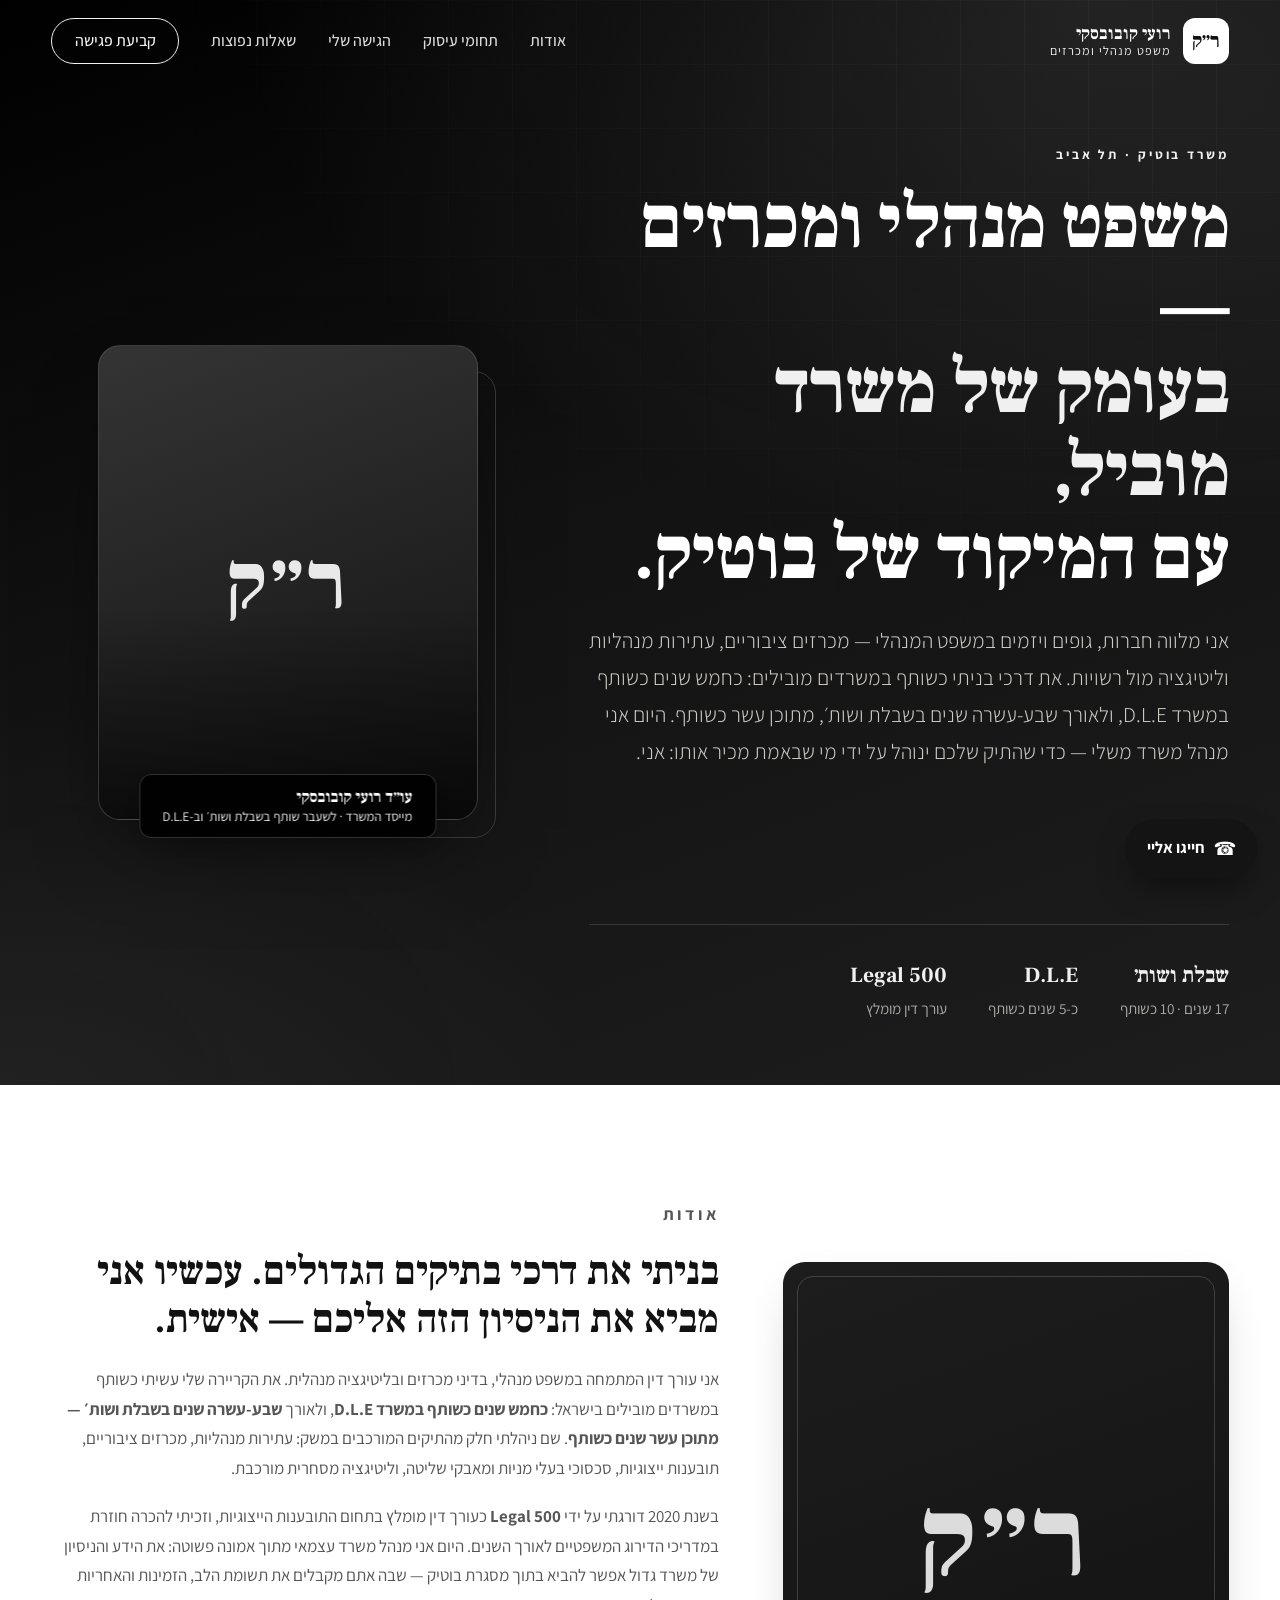
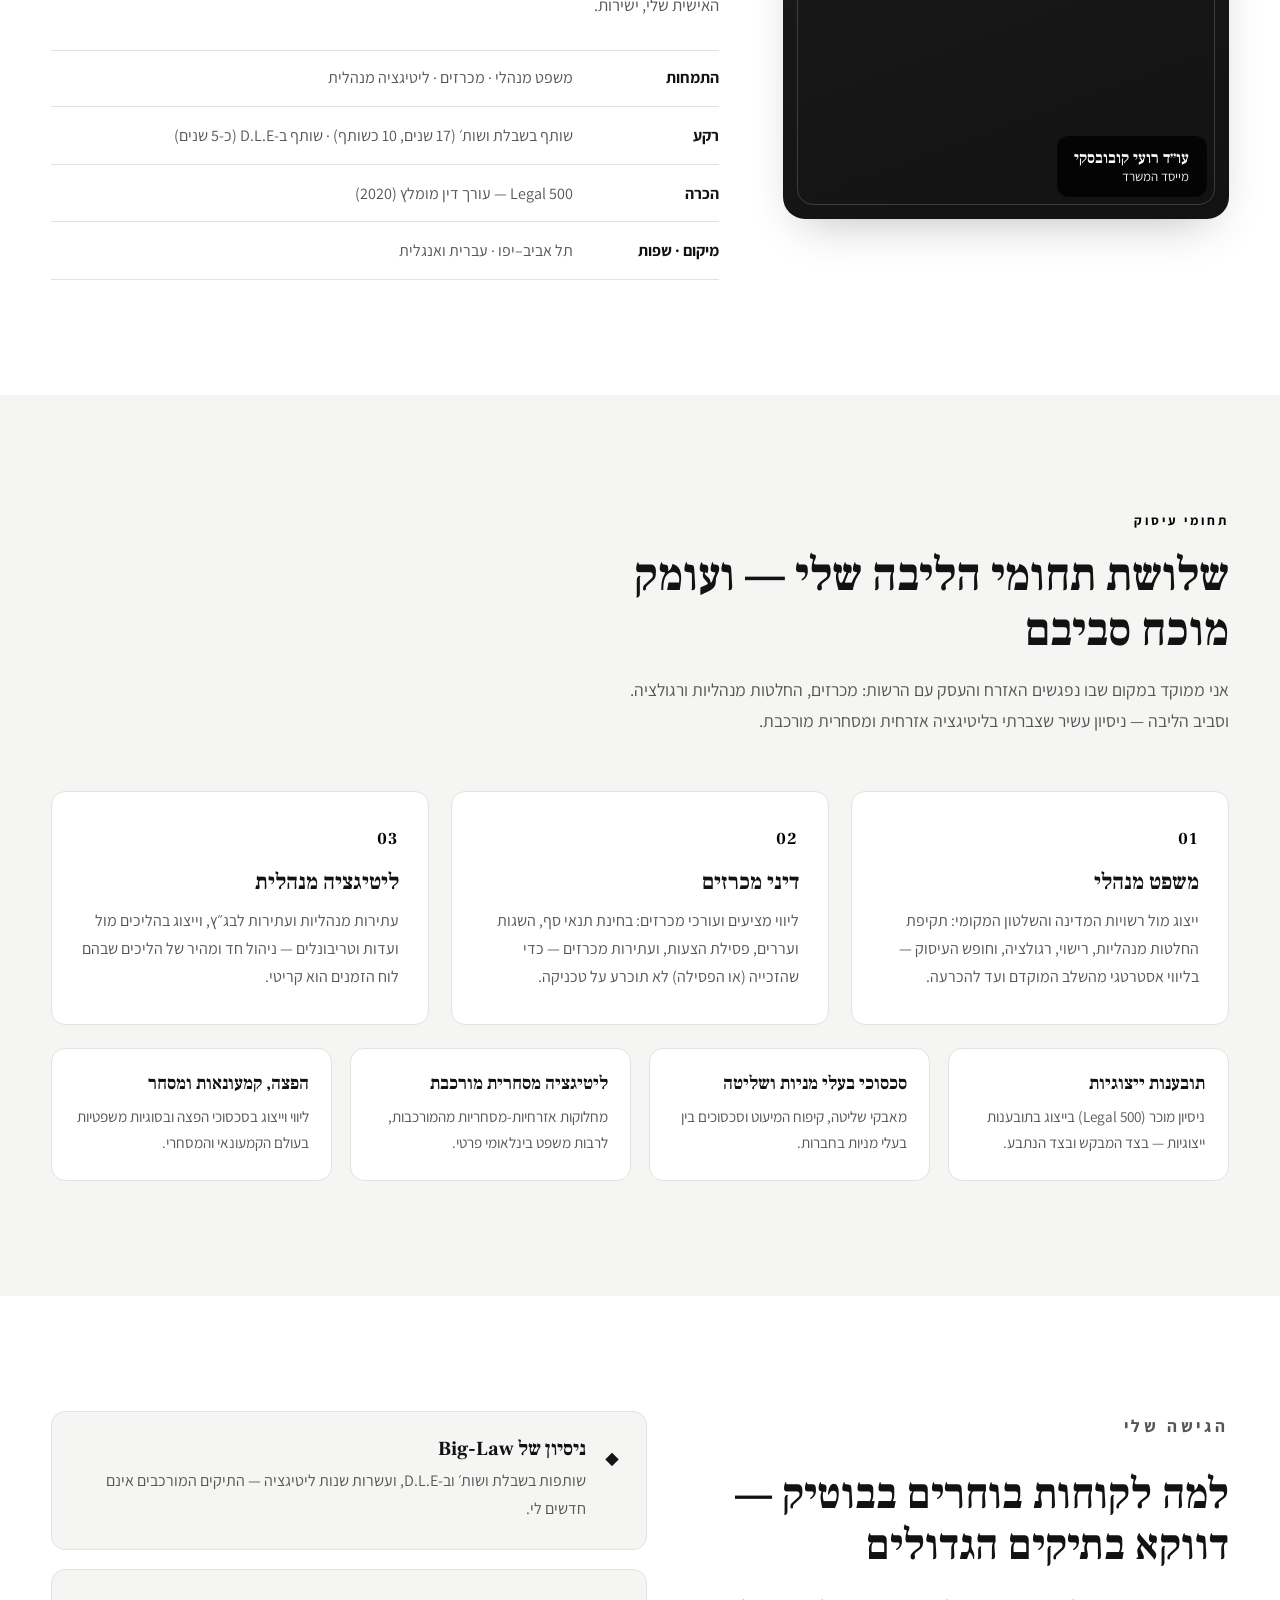
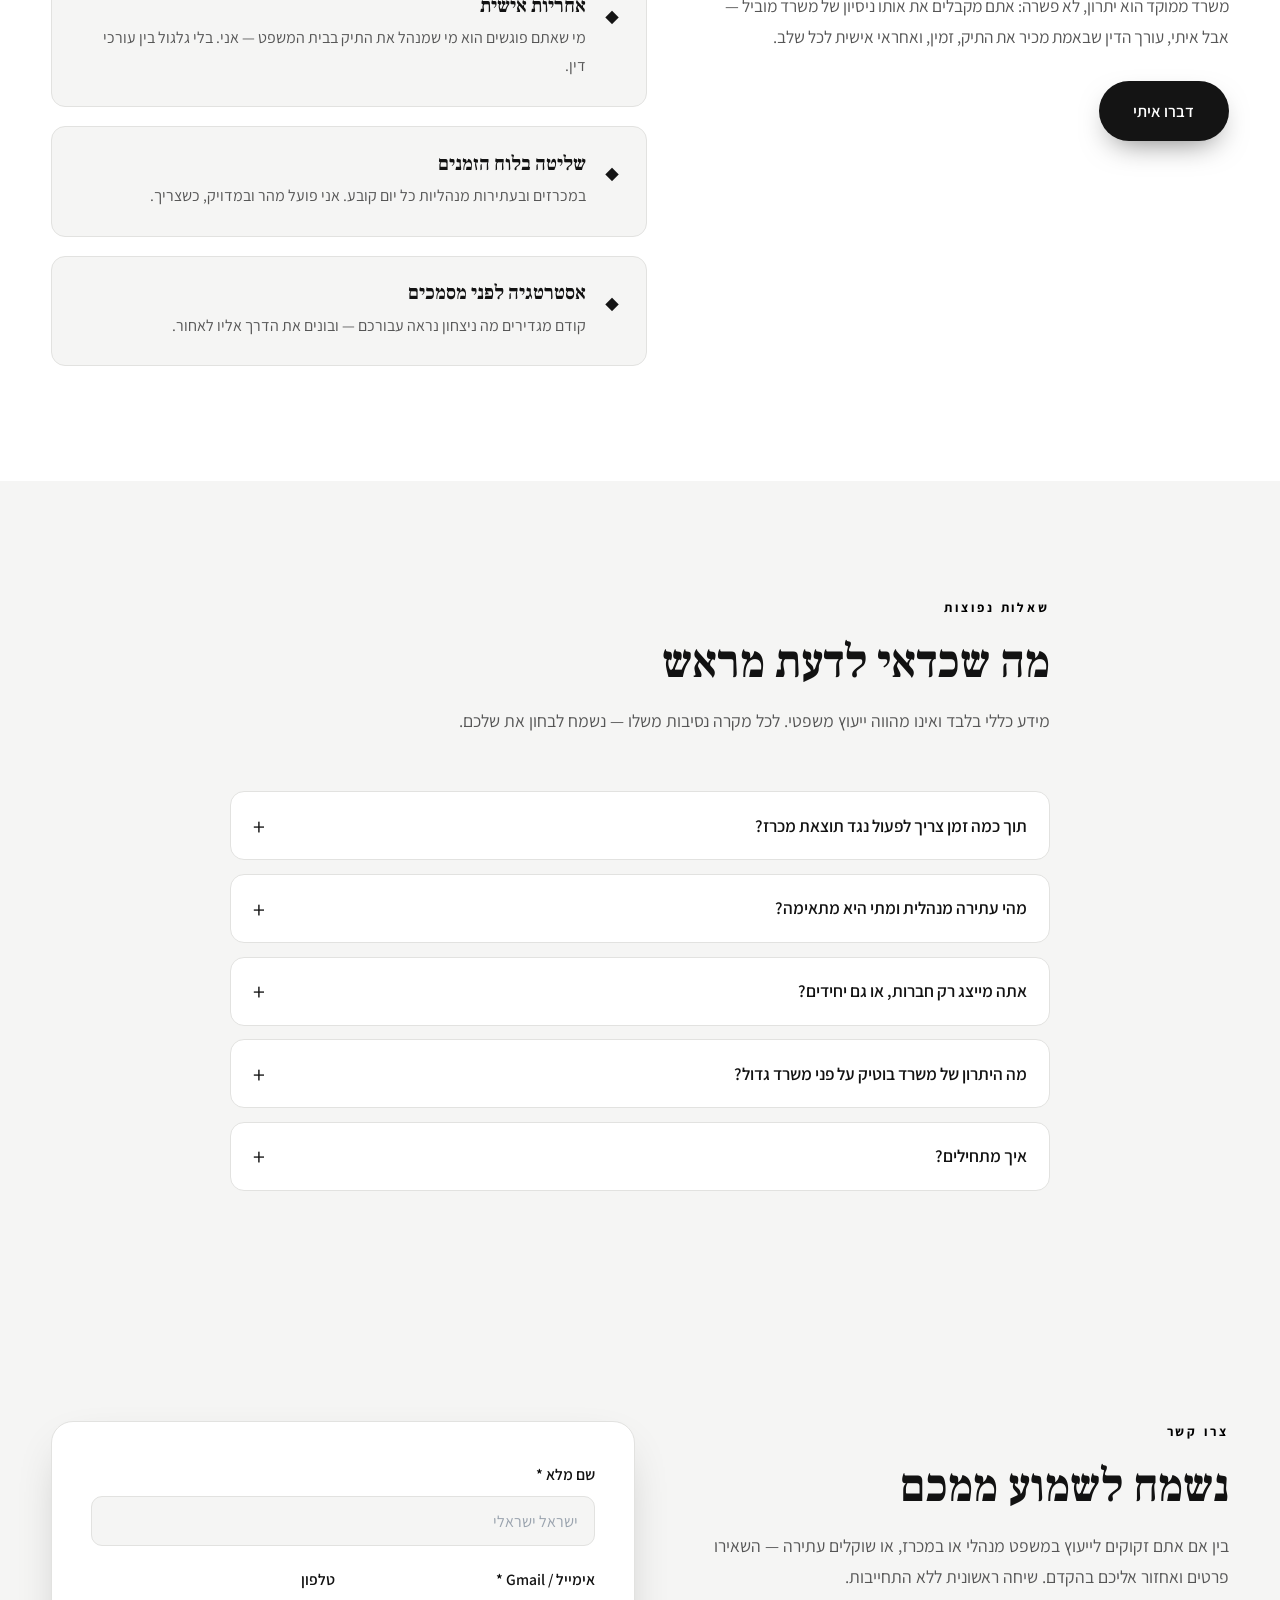
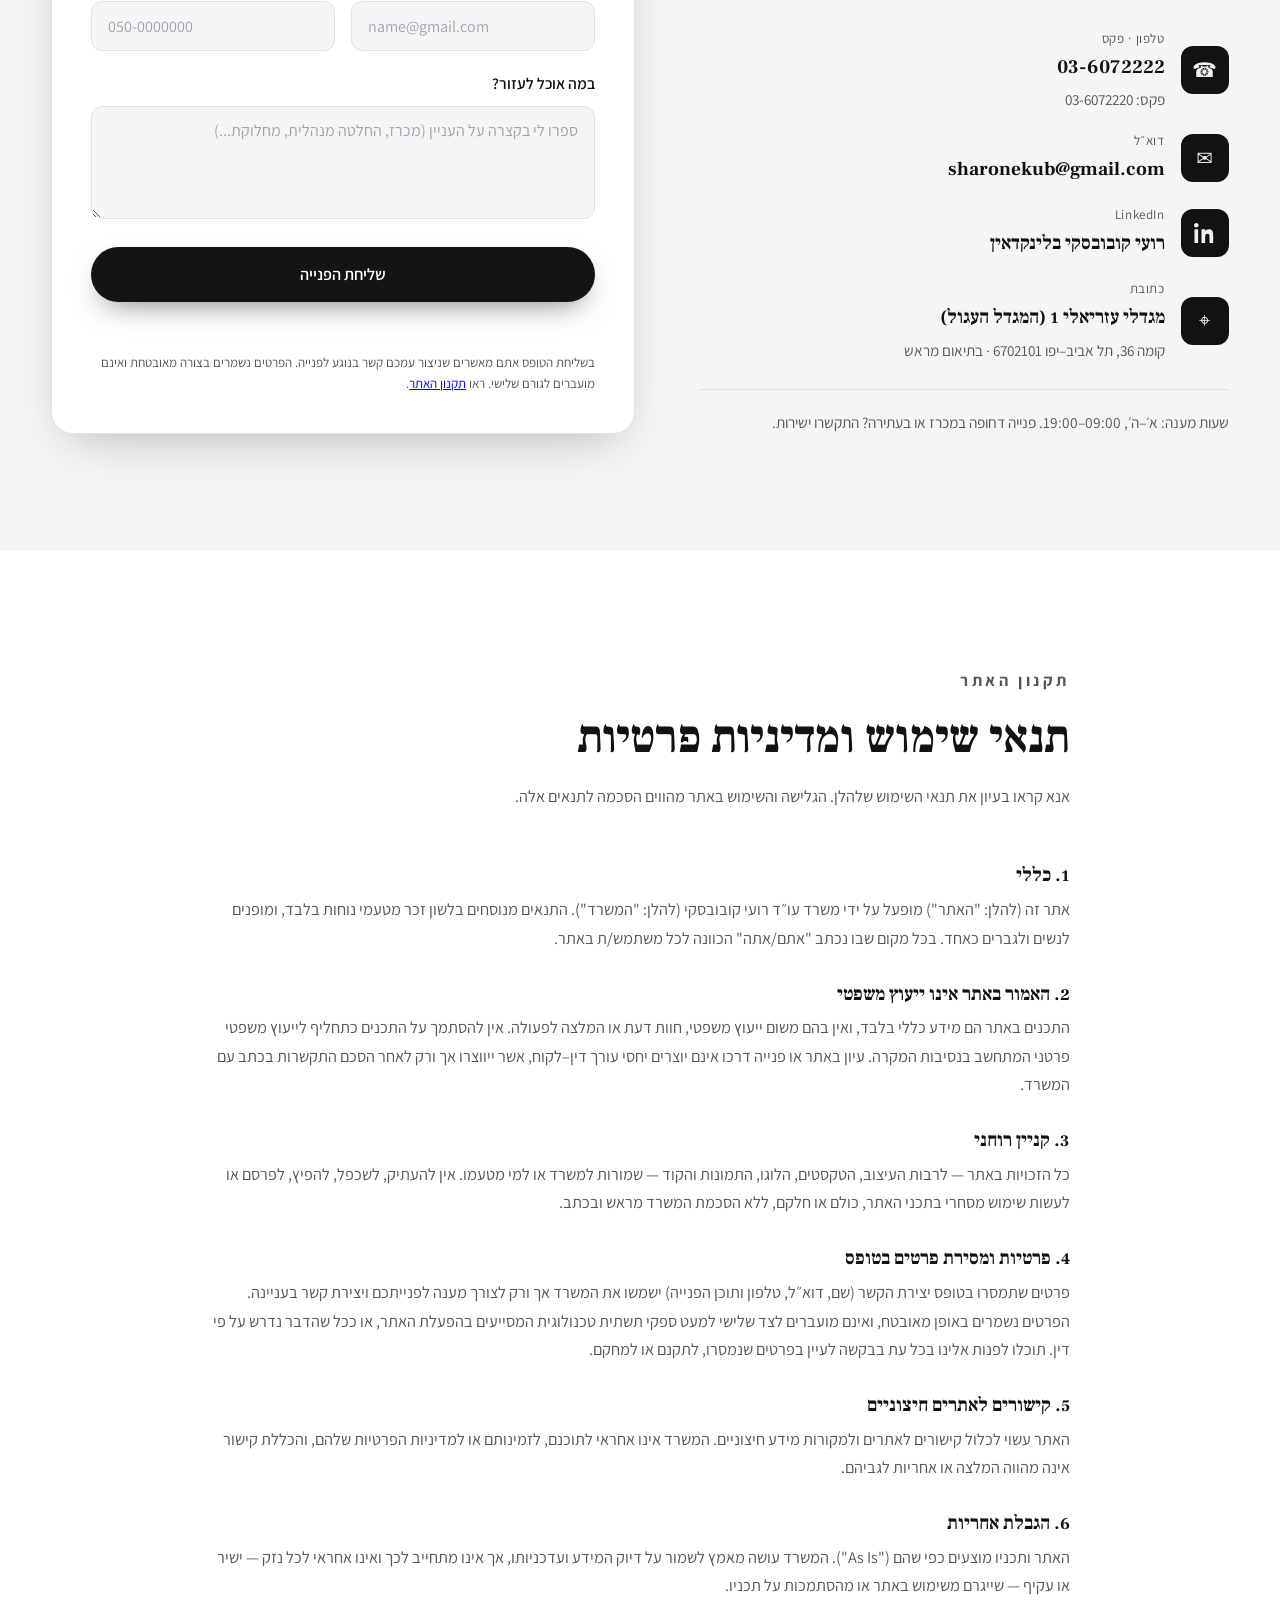
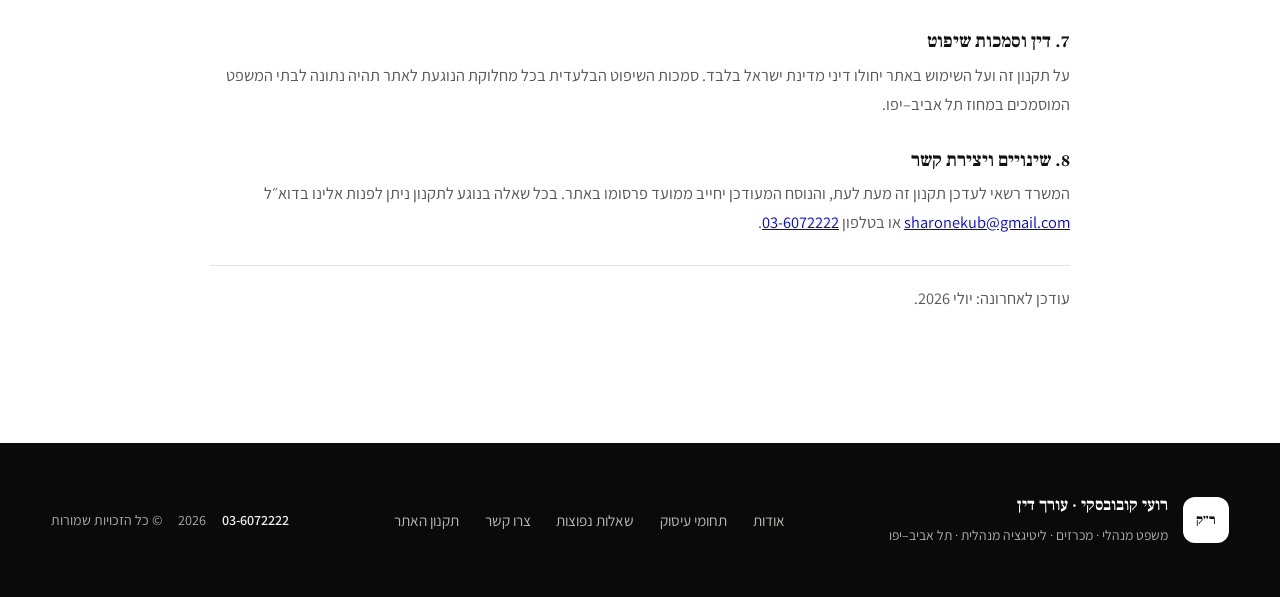
==== index.html @ 3f5c2897 "Update Roy Kubovsky site: D.L.E experience, logo slot, terms, contact updates - Add D.L.E partnershi" ====
<!DOCTYPE html>
<html lang="he" dir="rtl">
<head>
  <meta charset="UTF-8" />
  <meta name="viewport" content="width=device-width, initial-scale=1.0" />
  <title>רועי קובובסקי · עורך דין — משפט מנהלי, מכרזים וליטיגציה מנהלית</title>
  <meta name="description" content="עו״ד רועי קובובסקי — משרד בוטיק למשפט מנהלי, דיני מכרזים וליטיגציה מנהלית. ניסיון של שותף במשרדים מובילים — שבלת ושות׳ ו-D.L.E. עומק של משרד מוביל, עם המיקוד והזמינות של בוטיק." />
  <meta name="theme-color" content="#0a2540" />

  <meta property="og:type" content="website" />
  <meta property="og:title" content="רועי קובובסקי · עורך דין — משפט מנהלי ומכרזים" />
  <meta property="og:description" content="משרד בוטיק למשפט מנהלי, דיני מכרזים וליטיגציה מנהלית · ניסיון של שותף בשבלת ושות׳ וב-D.L.E" />
  <meta property="og:locale" content="he_IL" />

  <link rel="preconnect" href="https://fonts.googleapis.com" />
  <link rel="preconnect" href="https://fonts.gstatic.com" crossorigin />
  <link href="https://fonts.googleapis.com/css2?family=Frank+Ruhl+Libre:wght@400;500;700;900&family=Assistant:wght@300;400;500;600;700&display=swap" rel="stylesheet" />

  <link rel="icon" href="data:image/svg+xml,%3Csvg xmlns='http://www.w3.org/2000/svg' viewBox='0 0 64 64'%3E%3Crect width='64' height='64' rx='12' fill='%230a2540'/%3E%3Ctext x='50%25' y='54%25' font-family='Georgia,serif' font-size='30' fill='%23ffffff' text-anchor='middle' dominant-baseline='middle'%3E%D7%A8%D7%A7%3C/text%3E%3C/svg%3E" />

  <style>
/* =========================================================
   רועי קובובסקי · משרד עורך דין
   עיצוב: מקצועי, RTL. שחור-לבן — מונוכרום אלגנטי.
   ========================================================= */

:root {
  --ink:        #121212;   /* כמעט-שחור (רקעים כהים) */
  --ink-2:      #1d1d1d;
  --ink-soft:   #343434;
  --blue:       #141414;   /* אקסנט על רקע בהיר = שחור */
  --blue-deep:  #000000;   /* שחור מלא */
  --blue-light: #f0f0f0;   /* אקסנט על רקע כהה = לבן-אפור */
  --sky:        #f5f5f4;   /* אפור-לבן, רקע בהיר */
  --sky-2:      #e9e9e7;
  --paper:      #ffffff;
  --text:       #141414;
  --text-soft:  #565656;
  --line:       #e2e2e0;   /* קו אפור עדין */
  --radius:     14px;
  --radius-lg:  22px;
  --shadow:     0 18px 50px -20px rgba(0,0,0,.30);
  --shadow-sm:  0 8px 24px -14px rgba(0,0,0,.38);
  --maxw:       1180px;
  --serif:      "Frank Ruhl Libre", Georgia, "Times New Roman", serif;
  --sans:       "Assistant", system-ui, "Segoe UI", Arial, sans-serif;
}

* { box-sizing: border-box; margin: 0; padding: 0; }

html { scroll-behavior: smooth; }

body {
  font-family: var(--sans);
  color: var(--text);
  background: var(--sky);
  line-height: 1.75;
  -webkit-font-smoothing: antialiased;
  text-rendering: optimizeLegibility;
  overflow-x: hidden;
}

.wrap { width: min(var(--maxw), 92%); margin-inline: auto; }

h1, h2, h3 { font-family: var(--serif); font-weight: 700; line-height: 1.18; color: var(--ink); }

.section { padding: clamp(4.5rem, 9vw, 8rem) 0; }

.eyebrow {
  font-size: .82rem;
  letter-spacing: .22em;
  font-weight: 700;
  color: var(--blue-deep);
  text-transform: none;
  margin-bottom: 1rem;
}
.eyebrow.light { color: var(--blue); }

.accent { color: var(--blue); }

/* ===== Buttons ===== */
.btn {
  display: inline-flex; align-items: center; justify-content: center;
  gap: .5rem;
  padding: .95rem 2.1rem;
  border-radius: 999px;
  font-family: var(--sans);
  font-weight: 600;
  font-size: 1.02rem;
  text-decoration: none;
  cursor: pointer;
  border: 1.5px solid transparent;
  transition: transform .2s ease, background .25s ease, color .25s ease, box-shadow .25s ease;
  white-space: nowrap;
}
.btn:active { transform: translateY(1px); }
.btn-primary { background: var(--blue); color: var(--ink); box-shadow: 0 12px 30px -12px rgba(120,120,120,.7); }
.btn-primary:hover { background: var(--blue-deep); transform: translateY(-2px); }
.btn-ghost { background: transparent; color: var(--sky); border-color: rgba(255,255,255,.35); }
.btn-ghost:hover { border-color: var(--blue); color: var(--blue); }
.btn-light { background: var(--sky); color: var(--ink); }
.btn-light:hover { background: #fff; transform: translateY(-2px); }
.btn-block { width: 100%; }

/* ===== Header / Nav ===== */
.site-header {
  position: fixed; inset-block-start: 0; inset-inline: 0; z-index: 100;
  padding: 1.15rem 0;
  transition: background .35s ease, padding .35s ease, box-shadow .35s ease;
}
.site-header.scrolled {
  background: rgba(0,0,0,.92);
  backdrop-filter: blur(12px);
  padding: .7rem 0;
  box-shadow: 0 10px 30px -18px rgba(0,0,0,.6);
}
.nav-inner { display: flex; align-items: center; justify-content: space-between; gap: 1.5rem; }

.brand { display: flex; align-items: center; gap: .75rem; text-decoration: none; }
.brand-mark {
  position: relative;
  display: grid; place-items: center;
  width: 46px; height: 46px; border-radius: 12px;
  background: #fff; color: #111;
  font-family: var(--serif); font-weight: 900; font-size: 1.25rem;
  flex-shrink: 0; overflow: hidden;
}
/* לוגו שיעל עיצבה — מונח בקובץ assets/logo.png (או .svg).
   אם הקובץ לא נמצא, מוצגות ראשי התיבות כגיבוי. */
.brand-logo { width: 100%; height: 100%; object-fit: contain; display: block; }
.brand-fallback { display: none; }
.brand-mark.is-fallback { padding: 0; }
.brand-mark.is-fallback .brand-fallback { display: grid; place-items: center; width: 100%; height: 100%; }
.brand-text { display: flex; flex-direction: column; line-height: 1.2; }
.brand-text strong { color: #fff; font-size: 1.1rem; font-family: var(--serif); }
.brand-text em { color: var(--blue); font-style: normal; font-size: .78rem; letter-spacing: .08em; }
.scrolled .brand-text strong { color: #fff; }

.nav-links { display: flex; align-items: center; gap: 2rem; }
.nav-links a { color: rgba(255,255,255,.85); text-decoration: none; font-weight: 500; font-size: 1rem; transition: color .2s; }
.nav-links a:hover { color: var(--blue); }
.nav-links .nav-cta {
  border: 1.5px solid var(--blue); color: var(--blue);
  padding: .5rem 1.4rem; border-radius: 999px;
}
.nav-links .nav-cta:hover { background: var(--blue); color: var(--ink); }

.nav-toggle { display: none; background: none; border: 0; cursor: pointer; width: 42px; height: 42px; flex-direction: column; justify-content: center; gap: 6px; }
.nav-toggle span { display: block; height: 2px; width: 26px; background: #fff; margin-inline-start: auto; transition: transform .3s, opacity .3s; }
.nav-toggle[aria-expanded="true"] span:nth-child(1) { transform: translateY(8px) rotate(45deg); }
.nav-toggle[aria-expanded="true"] span:nth-child(2) { opacity: 0; }
.nav-toggle[aria-expanded="true"] span:nth-child(3) { transform: translateY(-8px) rotate(-45deg); }

/* ===== Hero ===== */
.hero {
  position: relative;
  min-height: 100svh;
  display: flex; align-items: center;
  color: var(--sky);
  padding: 9rem 0 4rem;
  overflow: hidden;
}
.hero-bg {
  position: absolute; inset: 0; z-index: 0;
  background:
    radial-gradient(120% 90% at 85% 0%, rgba(120,120,120,.22), transparent 55%),
    radial-gradient(90% 70% at 0% 100%, rgba(120,120,120,.10), transparent 50%),
    linear-gradient(160deg, #000000 0%, var(--ink) 45%, var(--ink-2) 100%);
}
.hero-bg::after {
  content: ""; position: absolute; inset: 0;
  background-image:
    linear-gradient(rgba(255,255,255,.035) 1px, transparent 1px),
    linear-gradient(90deg, rgba(255,255,255,.035) 1px, transparent 1px);
  background-size: 64px 64px;
  -webkit-mask-image: radial-gradient(120% 100% at 80% 0%, #000, transparent 70%);
          mask-image: radial-gradient(120% 100% at 80% 0%, #000, transparent 70%);
}
.hero-inner {
  position: relative; z-index: 1;
  display: grid;
  grid-template-columns: 1.15fr .85fr;
  gap: clamp(2rem, 5vw, 4.5rem);
  align-items: center;
}
.hero-copy { max-width: 640px; }
.hero .eyebrow { color: var(--blue); }

/* Hero figure / photo */
.hero-figure { position: relative; margin: 0; justify-self: center; width: 100%; max-width: 380px; }
.hero-photo {
  position: relative;
  aspect-ratio: 4/5;
  border-radius: var(--radius-lg);
  overflow: hidden;
  background: linear-gradient(160deg, var(--ink-soft), var(--ink));
  box-shadow: 0 40px 80px -30px rgba(0,0,0,.7);
  border: 1px solid rgba(120,120,120,.35);
}
.hero-photo img { position: absolute; inset: 0; width: 100%; height: 100%; object-fit: cover; object-position: center 20%; z-index: 1; }
.hero-photo::after {
  content: ""; position: absolute; inset: 0; z-index: 2;
  background: linear-gradient(180deg, transparent 55%, rgba(0,0,0,.55) 100%);
}
.hero-photo-mono {
  position: absolute; inset: 0; display: grid; place-items: center;
  font-family: var(--serif); font-weight: 900; font-size: 5rem;
  color: rgba(120,120,120,.85); letter-spacing: .05em; z-index: 0;
}
.hero-figure::before {
  content: ""; position: absolute; inset-block: 26px -18px; inset-inline-start: -18px;
  width: 60%; border-radius: var(--radius-lg);
  border: 1px solid rgba(120,120,120,.4); z-index: -1;
}
.hero-badge {
  position: absolute; z-index: 3;
  inset-block-end: -18px; inset-inline-start: 50%; transform: translateX(50%);
  background: rgba(0,0,0,.9); backdrop-filter: blur(8px);
  border: 1px solid rgba(120,120,120,.4);
  padding: .7rem 1.4rem; border-radius: 12px;
  display: flex; flex-direction: column; line-height: 1.35; white-space: nowrap;
  box-shadow: var(--shadow-sm);
}
.hero-badge strong { color: #fff; font-family: var(--serif); font-size: 1.02rem; }
.hero-badge span { color: var(--blue); font-size: .82rem; }
.hero-title {
  color: #fff;
  font-size: clamp(2.6rem, 6.4vw, 4.7rem);
  font-weight: 900;
  line-height: 1.1;
  letter-spacing: -.01em;
  margin-bottom: 1.6rem;
}
.hero-lead {
  font-size: clamp(1.1rem, 2vw, 1.32rem);
  color: rgba(247,244,238,.82);
  max-width: 640px;
  margin-bottom: 2.4rem;
  font-weight: 300;
}
.hero-actions { display: flex; flex-wrap: wrap; gap: 1rem; margin-bottom: 3.4rem; }

.hero-stats {
  display: flex; flex-wrap: wrap; gap: 2.6rem;
  list-style: none;
  border-top: 1px solid rgba(255,255,255,.14);
  padding-top: 2rem;
}
.hero-stats li { display: flex; flex-direction: column; }
.hero-stats strong { font-family: var(--serif); font-size: 1.35rem; color: var(--blue); }
.hero-stats span { font-size: .95rem; color: rgba(247,244,238,.65); }

/* ===== Section heads ===== */
.section-head { max-width: 620px; margin-bottom: 3.4rem; }
.section-head h2 { font-size: clamp(2rem, 4vw, 2.9rem); margin-bottom: 1rem; }
.section-sub, .contact-sub { color: var(--text-soft); font-size: 1.1rem; }

/* ===== About ===== */
.about { background: var(--paper); }
.about-grid { display: grid; grid-template-columns: .8fr 1.2fr; gap: clamp(2rem, 5vw, 5rem); align-items: center; }
.about-portrait { position: relative; }
.portrait-frame {
  position: relative;
  aspect-ratio: 4/5;
  border-radius: var(--radius-lg);
  background: linear-gradient(160deg, var(--ink-2), var(--ink));
  overflow: hidden;
  box-shadow: var(--shadow);
}
.portrait-frame::before {
  content: ""; position: absolute; inset: 14px;
  border: 1px solid rgba(120,120,120,.4); border-radius: 16px;
}
.portrait-img { position: absolute; inset: 0; width: 100%; height: 100%; object-fit: cover; object-position: center 22%; z-index: 1; }
.portrait-mono {
  position: absolute; inset: 0; display: grid; place-items: center;
  font-family: var(--serif); font-weight: 900;
  font-size: clamp(4rem, 12vw, 7rem);
  color: rgba(120,120,120,.9);
  letter-spacing: .05em; z-index: 0;
}
.portrait-caption { z-index: 2; }
.portrait-caption {
  position: absolute; inset-block-end: 22px; inset-inline-start: 22px;
  background: rgba(0,0,0,.78); backdrop-filter: blur(6px);
  padding: .7rem 1.1rem; border-radius: 12px;
  display: flex; flex-direction: column; line-height: 1.3;
}
.portrait-caption strong { color: #fff; font-family: var(--serif); }
.portrait-caption span { color: var(--blue); font-size: .82rem; }

.about-text h2 { font-size: clamp(1.7rem, 3.4vw, 2.5rem); margin-bottom: 1.4rem; }
.about-text p { color: var(--text-soft); margin-bottom: 1.15rem; font-size: 1.06rem; }

.fact-list { list-style: none; margin-top: 1.8rem; display: grid; gap: .1rem; border-top: 1px solid var(--line); }
.fact-list li { display: flex; gap: 1rem; padding: .85rem 0; border-bottom: 1px solid var(--line); }
.fact-k { flex: 0 0 130px; font-weight: 700; color: var(--ink); }
.fact-v { color: var(--text-soft); }

/* ===== Practice cards ===== */
.practice { background: var(--sky); }
.cards { display: grid; grid-template-columns: repeat(3, 1fr); gap: 1.4rem; }
.card {
  background: var(--paper);
  border: 1px solid var(--line);
  border-radius: var(--radius);
  padding: 2.1rem 1.8rem;
  transition: transform .28s ease, box-shadow .28s ease, border-color .28s ease;
  position: relative; overflow: hidden;
}
.card::before {
  content: ""; position: absolute; inset-block-start: 0; inset-inline-start: 0;
  width: 0; height: 3px; background: var(--blue); transition: width .3s ease;
}
.card:hover { transform: translateY(-6px); box-shadow: var(--shadow); border-color: transparent; }
.card:hover::before { width: 100%; }
.card-num { font-family: var(--serif); font-size: 1.05rem; color: var(--blue-deep); font-weight: 700; margin-bottom: .9rem; letter-spacing: .1em; }
.card h3 { font-size: 1.4rem; margin-bottom: .7rem; }
.card p { color: var(--text-soft); font-size: 1rem; }

/* ===== Approach ===== */
.approach { background: var(--paper); }
.approach-grid { display: grid; grid-template-columns: 1fr 1.15fr; gap: clamp(2rem, 5vw, 4.5rem); }
.approach-intro { position: sticky; top: 6rem; align-self: start; }
.approach-intro h2 { font-size: clamp(1.9rem, 3.6vw, 2.7rem); margin-bottom: 1.2rem; }
.approach-intro p { color: var(--text-soft); font-size: 1.08rem; margin-bottom: 1.8rem; }
.approach-list { list-style: none; display: grid; gap: 1.2rem; }
.approach-list li { display: flex; gap: 1.2rem; padding: 1.6rem 1.7rem; background: var(--sky); border-radius: var(--radius); border: 1px solid var(--line); }
.approach-ic { color: var(--blue); font-size: 1.1rem; margin-top: .35rem; flex-shrink: 0; }
.approach-list h3 { font-size: 1.25rem; margin-bottom: .35rem; }
.approach-list p { color: var(--text-soft); font-size: 1rem; }

/* ===== Contact ===== */
.contact { background: var(--sky); }
.contact-grid { display: grid; grid-template-columns: 1fr 1.1fr; gap: clamp(2rem, 5vw, 4.5rem); align-items: start; }
.contact-info h2 { font-size: clamp(2rem, 4vw, 2.9rem); margin-bottom: 1rem; }
.contact-list { list-style: none; display: grid; gap: 1.1rem; margin: 2.2rem 0 1.6rem; }
.contact-list li { display: flex; gap: 1rem; align-items: center; }
.contact-ic {
  display: grid; place-items: center; flex-shrink: 0;
  width: 48px; height: 48px; border-radius: 12px;
  background: var(--ink); color: var(--blue); font-size: 1.25rem;
}
.contact-k { display: block; font-size: .82rem; color: var(--text-soft); letter-spacing: .05em; }
.contact-v { display: block; font-size: 1.2rem; font-weight: 700; color: var(--ink); text-decoration: none; font-family: var(--serif); }
a.contact-v:hover { color: var(--blue-deep); }
.contact-fax { display: block; font-size: .95rem; color: var(--text-soft); margin-top: .1rem; }
.contact-note { color: var(--text-soft); font-size: .96rem; border-top: 1px solid var(--line); padding-top: 1.2rem; }

/* ===== Form ===== */
.contact-form-wrap {
  background: var(--paper);
  border-radius: var(--radius-lg);
  padding: clamp(1.6rem, 3vw, 2.6rem);
  box-shadow: var(--shadow);
  border: 1px solid var(--line);
}

.field { margin-bottom: 1.2rem; }
.field-row { display: grid; grid-template-columns: 1fr 1fr; gap: 1rem; }
.field label { display: block; font-weight: 600; margin-bottom: .5rem; color: var(--ink); font-size: .98rem; }
.req { color: var(--blue-deep); }
.field input, .field textarea {
  width: 100%;
  padding: .85rem 1rem;
  border: 1.5px solid var(--line);
  border-radius: 11px;
  font-family: var(--sans); font-size: 1rem; color: var(--text);
  background: var(--sky);
  transition: border-color .2s, background .2s, box-shadow .2s;
}
.field input::placeholder, .field textarea::placeholder { color: #9aa3ae; }
.field input:focus, .field textarea:focus {
  outline: none; border-color: var(--blue); background: #fff;
  box-shadow: 0 0 0 4px rgba(120,120,120,.15);
}
.field textarea { resize: vertical; }

.form-status { margin-top: 1rem; font-weight: 600; font-size: .98rem; min-height: 1.2em; }
.form-status.ok { color: #1f7a4d; }
.form-status.err { color: #b23b3b; }
.form-fineprint { margin-top: 1rem; font-size: .82rem; color: var(--text-soft); line-height: 1.6; }

/* ===== Terms ===== */
.terms { background: var(--paper); }
.terms-wrap { max-width: 860px; margin-inline: auto; }
.terms-wrap h3 { font-size: 1.2rem; margin: 1.9rem 0 .5rem; color: var(--ink); }
.terms-wrap p { color: var(--text-soft); margin-bottom: 1rem; font-size: 1.02rem; }
.terms-wrap ol, .terms-wrap ul { color: var(--text-soft); margin: 0 1.3rem 1rem; }
.terms-wrap li { margin-bottom: .4rem; }
.terms-updated { color: var(--text-soft); font-size: .9rem; margin-top: 1.8rem; border-top: 1px solid var(--line); padding-top: 1.1rem; }

/* ===== Footer ===== */
.site-footer { background: #0a0a0a; color: rgba(247,244,238,.7); padding: 3rem 0; }
.footer-inner { display: flex; flex-wrap: wrap; gap: 1.6rem 2.5rem; align-items: center; justify-content: space-between; }
.footer-brand { display: flex; align-items: center; gap: .9rem; }
.footer-brand strong { display: block; color: #fff; font-family: var(--serif); font-size: 1.05rem; }
.footer-brand span { font-size: .86rem; }
.footer-nav { display: flex; gap: 1.6rem; flex-wrap: wrap; }
.footer-nav a { color: rgba(247,244,238,.75); text-decoration: none; font-size: .95rem; }
.footer-nav a:hover { color: var(--blue); }
.footer-legal { display: flex; gap: 1rem; align-items: center; font-size: .88rem; flex-wrap: wrap; }
.footer-legal a { color: var(--blue); text-decoration: none; font-weight: 600; }

/* ===== Reveal animation ===== */
.reveal { opacity: 0; transform: translateY(26px); transition: opacity .7s ease, transform .7s ease; }
.reveal.in { opacity: 1; transform: none; }

/* ===== Responsive ===== */
@media (max-width: 900px) {
  .nav-links {
    position: fixed; inset-block-start: 0; inset-inline-end: 0;
    height: 100svh; width: min(320px, 82%);
    background: var(--ink-2);
    flex-direction: column; align-items: flex-start; justify-content: center;
    gap: 1.8rem; padding: 2rem 2.4rem;
    transform: translateX(100%); transition: transform .35s ease;
    box-shadow: -20px 0 60px -30px #000;
  }
  .nav-links.open { transform: translateX(0); }
  .nav-links a { font-size: 1.25rem; }
  .nav-toggle { display: flex; z-index: 110; }

  .hero-inner { grid-template-columns: 1fr; }
  .hero { min-height: auto; padding-block-start: 8rem; }
  .hero-copy { max-width: none; }
  .hero-figure { max-width: 300px; margin-block: 2.5rem 1.5rem; }
  .hero-figure::before { display: none; }
  .hero-photo-mono { font-size: 3.6rem; }

  .about-grid, .approach-grid, .contact-grid { grid-template-columns: 1fr; }
  .approach-intro { position: static; }
  .cards { grid-template-columns: repeat(2, 1fr); }
  .about-portrait { max-width: 340px; }
}

@media (max-width: 560px) {
  .cards { grid-template-columns: 1fr; }
  .field-row { grid-template-columns: 1fr; }
  .hero-stats { gap: 1.4rem 2rem; }
  .btn { width: 100%; }
  .hero-actions { flex-direction: column; }
  .brand-text em { display: none; }
}

@media (prefers-reduced-motion: reduce) {
  * { scroll-behavior: auto !important; }
  .reveal { opacity: 1; transform: none; transition: none; }
}

/* =========================================================
   פלטת כחול-לבן — התאמות ניגודיות
   ========================================================= */
.btn-primary { color: #fff; box-shadow: 0 12px 30px -12px rgba(0,0,0,.55); }
.btn-ghost:hover { border-color: var(--blue-light); color: var(--blue-light); }
.brand-text em { color: var(--blue-light); }
.nav-links a:hover { color: var(--blue-light); }
.nav-links .nav-cta { border-color: var(--blue-light); color: var(--blue-light); }
.nav-links .nav-cta:hover { background: var(--blue-light); color: var(--ink); }
.hero .eyebrow { color: var(--blue-light); }
.accent { color: var(--blue-light); }
.eyebrow.light { color: var(--blue-light); }
.hero-stats strong { color: var(--blue-light); }
.hero-badge span { color: var(--blue-light); }
.hero-photo-mono { color: rgba(255,255,255,.9); }
.portrait-mono { color: rgba(255,255,255,.85); }
.portrait-caption span { color: var(--blue-light); }
.footer-nav a:hover { color: var(--blue-light); }
.footer-legal a { color: var(--blue-light); }
.contact-ic { color: var(--blue-light); }

/* מיקוד נגיש (focus-visible) לשיפור UX ונגישות */
a:focus-visible, button:focus-visible, input:focus-visible, textarea:focus-visible {
  outline: 3px solid var(--blue-light);
  outline-offset: 2px;
  border-radius: 6px;
}

/* היסט גלילה כדי שהעוגנים לא יוסתרו מתחת לכותרת הקבועה */
html { scroll-padding-top: 90px; }

/* ===== כפתור חיוג צף (UX) ===== */
.fab {
  position: fixed; z-index: 90;
  inset-block-end: 22px; inset-inline-start: 22px;
  display: inline-flex; align-items: center; gap: .55rem;
  background: #141414; color: #fff;
  padding: .85rem 1.35rem; border-radius: 999px;
  text-decoration: none; font-weight: 700; font-size: 1rem;
  box-shadow: 0 14px 34px -10px rgba(0,0,0,.55);
  transition: transform .2s ease, background .2s ease;
}
.fab:hover { transform: translateY(-3px); background: #000; }
.fab-ic { font-size: 1.15rem; }
@media (max-width: 560px) {
  .fab { padding: 1rem; }
  .fab-text { display: none; }
}

/* ===== FAQ accordion ===== */
.faq { background: var(--sky); }
.faq-wrap { max-width: 820px; margin-inline: auto; }
.faq-list { display: grid; gap: .85rem; }
.faq-item {
  background: var(--paper); border: 1px solid var(--line);
  border-radius: var(--radius); overflow: hidden;
  transition: border-color .2s, box-shadow .2s;
}
.faq-item[open] { border-color: rgba(0,0,0,.4); box-shadow: var(--shadow-sm); }
.faq-item summary {
  list-style: none; cursor: pointer;
  padding: 1.15rem 1.4rem; font-weight: 600; font-size: 1.08rem; color: var(--ink);
  display: flex; align-items: center; justify-content: space-between; gap: 1rem;
}
.faq-item summary::-webkit-details-marker { display: none; }
.faq-item summary::after {
  content: "+"; font-size: 1.5rem; color: var(--blue); font-weight: 400;
  transition: transform .25s ease; line-height: 1;
}
.faq-item[open] summary::after { transform: rotate(45deg); }
.faq-a { padding: 0 1.4rem 1.25rem; color: var(--text-soft); font-size: 1.02rem; line-height: 1.7; }

/* ===== Practice: flagship + secondary ===== */
.cards-flagship { margin-bottom: 1.4rem; }
.cards-secondary { display: grid; grid-template-columns: repeat(4, 1fr); gap: 1.1rem; }
.card-sm { padding: 1.5rem 1.4rem; }
.card-sm h3 { font-size: 1.15rem; margin-bottom: .5rem; }
.card-sm p { font-size: .95rem; }
.card-sm::before { display: none; }
.card-sm:hover { transform: translateY(-4px); }

@media (max-width: 900px) {
  .cards-secondary { grid-template-columns: repeat(2, 1fr); }
}
@media (max-width: 560px) {
  .cards-secondary { grid-template-columns: 1fr; }
}

/* תמונות בשחור-לבן */
.hero-photo img, .portrait-img { filter: grayscale(1) contrast(1.03); }
</style>

  <script type="application/ld+json">
  {
    "@context": "https://schema.org",
    "@type": "Attorney",
    "name": "רועי קובובסקי, עורך דין",
    "description": "משרד בוטיק למשפט מנהלי, דיני מכרזים וליטיגציה מנהלית.",
    "areaServed": "IL",
    "knowsLanguage": ["he", "en"],
    "telephone": "03-6072222",
    "faxNumber": "03-6072220",
    "email": "sharonekub@gmail.com",
    "url": "https://www.linkedin.com/in/roy-kubovsky-34ba2a14/",
    "sameAs": ["https://www.linkedin.com/in/roy-kubovsky-34ba2a14/"],
    "address": {
      "@type": "PostalAddress",
      "streetAddress": "מגדלי עזריאלי 1 (המגדל העגול), קומה 36",
      "addressLocality": "תל אביב–יפו",
      "postalCode": "6702101",
      "addressCountry": "IL"
    },
    "knowsAbout": ["משפט מנהלי", "דיני מכרזים", "ליטיגציה מנהלית", "תובענות ייצוגיות", "ליטיגציה מסחרית"]
  }
  </script>
</head>
<body>

  <!-- ===== Navigation ===== -->
  <header class="site-header" id="siteHeader">
    <div class="wrap nav-inner">
      <a href="#top" class="brand" aria-label="רועי קובובסקי, עריכת דין — לראש העמוד">
        <span class="brand-mark" id="brandMark">
          <img class="brand-logo" src="assets/logo.png" alt="לוגו רועי קובובסקי, עורך דין"
               onerror="this.remove(); document.querySelectorAll('.brand-mark').forEach(function(m){m.classList.add('is-fallback');});" />
          <span class="brand-fallback" aria-hidden="true">ר״ק</span>
        </span>
        <span class="brand-text">
          <strong>רועי קובובסקי</strong>
          <em>משפט מנהלי ומכרזים</em>
        </span>
      </a>

      <nav class="nav-links" aria-label="ניווט ראשי">
        <a href="#about">אודות</a>
        <a href="#practice">תחומי עיסוק</a>
        <a href="#approach">הגישה שלי</a>
        <a href="#faq">שאלות נפוצות</a>
        <a href="#contact" class="nav-cta">קביעת פגישה</a>
      </nav>

      <button class="nav-toggle" id="navToggle" aria-label="פתיחת תפריט" aria-expanded="false">
        <span></span><span></span><span></span>
      </button>
    </div>
  </header>

  <!-- ===== Hero ===== -->
  <section class="hero" id="top">
    <div class="hero-bg" aria-hidden="true"></div>
    <div class="wrap hero-inner">
      <div class="hero-copy">
        <p class="eyebrow reveal">משרד בוטיק · תל אביב</p>
        <h1 class="hero-title reveal">
          משפט מנהלי ומכרזים —<br />
          <span class="accent">בעומק של משרד מוביל,</span><br />
          עם המיקוד של בוטיק.
        </h1>
        <p class="hero-lead reveal">
          אני מלווה חברות, גופים ויזמים במשפט המנהלי — מכרזים ציבוריים, עתירות מנהליות
          וליטיגציה מול רשויות. את דרכי בניתי כשותף במשרדים מובילים: כחמש שנים כשותף
          במשרד D.L.E, ולאורך שבע-עשרה שנים בשבלת ושות׳, מתוכן עשר כשותף. היום אני מנהל
          משרד משלי — כדי שהתיק שלכם ינוהל על ידי מי שבאמת מכיר אותו: אני.
        </p>
        <div class="hero-actions reveal">
          <a href="#contact" class="btn btn-primary">קביעת פגישת ייעוץ</a>
          <a href="#practice" class="btn btn-ghost">תחומי העיסוק</a>
        </div>

        <ul class="hero-stats reveal" aria-label="נתונים">
          <li><strong>שבלת ושות׳</strong><span>17 שנים · 10 כשותף</span></li>
          <li><strong>D.L.E</strong><span>כ-5 שנים כשותף</span></li>
          <li><strong>Legal 500</strong><span>עורך דין מומלץ</span></li>
        </ul>
      </div>

      <figure class="hero-figure reveal">
        <div class="hero-photo">
          <!-- מנסה קודם קובץ מקומי; אם אין, נטענת התמונה שהועלתה; אחרת מונוגרמה -->
          <img src="assets/roey-hero.jpg" alt="עו״ד רועי קובובסקי" loading="eager"
               data-fallback="https://i.postimg.cc/fbTm22HN/469183981-1145784470342402-2918503025163317510-n-%281%29.jpg"
               onerror="if(this.dataset.fallback){this.src=this.dataset.fallback;this.removeAttribute('data-fallback');}else{this.style.display='none';}" />
          <span class="hero-photo-mono" aria-hidden="true">ר״ק</span>
        </div>
        <figcaption class="hero-badge">
          <strong>עו״ד רועי קובובסקי</strong>
          <span>מייסד המשרד · לשעבר שותף בשבלת ושות׳ וב-D.L.E</span>
        </figcaption>
      </figure>
    </div>
  </section>

  <!-- ===== About ===== -->
  <section class="section about" id="about">
    <div class="wrap about-grid">
      <div class="about-portrait reveal">
        <div class="portrait-frame">
          <img class="portrait-img" src="assets/roey-portrait.jpg" alt="עו״ד רועי קובובסקי"
               loading="lazy"
               data-fallback="https://media.licdn.com/dms/image/v2/C4D03AQEOGrRD3HJB4A/profile-displayphoto-shrink_400_400/profile-displayphoto-shrink_400_400/0/1516546319744?e=2147483647&amp;v=beta&amp;t=Tfmjurq1aBaALul8ncpc5-M7FAx7s1V3-oYRLQRxbyQ"
               onerror="if(this.dataset.fallback){this.src=this.dataset.fallback;this.removeAttribute('data-fallback');}else{this.style.display='none';}" />
          <div class="portrait-mono" aria-hidden="true">ר״ק</div>
        </div>
        <div class="portrait-caption">
          <strong>עו״ד רועי קובובסקי</strong>
          <span>מייסד המשרד</span>
        </div>
      </div>

      <div class="about-text">
        <p class="eyebrow reveal">אודות</p>
        <h2 class="reveal">בניתי את דרכי בתיקים הגדולים. עכשיו אני מביא את הניסיון הזה אליכם — אישית.</h2>
        <p class="reveal">
          אני עורך דין המתמחה במשפט מנהלי, בדיני מכרזים ובליטיגציה מנהלית. את הקריירה שלי
          עשיתי כשותף במשרדים מובילים בישראל: <strong>כחמש שנים כשותף במשרד D.L.E</strong>,
          ולאורך <strong>שבע-עשרה שנים בשבלת ושות׳ — מתוכן עשר שנים כשותף</strong>. שם ניהלתי
          חלק מהתיקים המורכבים במשק: עתירות מנהליות, מכרזים ציבוריים, תובענות ייצוגיות,
          סכסוכי בעלי מניות ומאבקי שליטה, וליטיגציה מסחרית מורכבת.
        </p>
        <p class="reveal">
          בשנת 2020 דורגתי על ידי <strong>Legal 500</strong> כעורך דין מומלץ בתחום התובענות
          הייצוגיות, וזכיתי להכרה חוזרת במדריכי הדירוג המשפטיים לאורך השנים. היום אני מנהל
          משרד עצמאי מתוך אמונה פשוטה: את הידע והניסיון של משרד גדול אפשר להביא בתוך מסגרת
          בוטיק — שבה אתם מקבלים את תשומת הלב, הזמינות והאחריות האישית שלי, ישירות.
        </p>

        <ul class="fact-list reveal">
          <li><span class="fact-k">התמחות</span><span class="fact-v">משפט מנהלי · מכרזים · ליטיגציה מנהלית</span></li>
          <li><span class="fact-k">רקע</span><span class="fact-v">שותף בשבלת ושות׳ (17 שנים, 10 כשותף) · שותף ב-D.L.E (כ-5 שנים)</span></li>
          <li><span class="fact-k">הכרה</span><span class="fact-v">Legal 500 — עורך דין מומלץ (2020)</span></li>
          <li><span class="fact-k">מיקום · שפות</span><span class="fact-v">תל אביב–יפו · עברית ואנגלית</span></li>
        </ul>
      </div>
    </div>
  </section>

  <!-- ===== Practice areas ===== -->
  <section class="section practice" id="practice">
    <div class="wrap">
      <div class="section-head reveal">
        <p class="eyebrow">תחומי עיסוק</p>
        <h2>שלושת תחומי הליבה שלי — ועומק מוכח סביבם</h2>
        <p class="section-sub">
          אני ממוקד במקום שבו נפגשים האזרח והעסק עם הרשות: מכרזים, החלטות מנהליות
          ורגולציה. וסביב הליבה — ניסיון עשיר שצברתי בליטיגציה אזרחית ומסחרית מורכבת.
        </p>
      </div>

      <div class="cards cards-flagship">
        <article class="card reveal">
          <div class="card-num">01</div>
          <h3>משפט מנהלי</h3>
          <p>ייצוג מול רשויות המדינה והשלטון המקומי: תקיפת החלטות מנהליות, רישוי, רגולציה, וחופש העיסוק — בליווי אסטרטגי מהשלב המוקדם ועד להכרעה.</p>
        </article>
        <article class="card reveal">
          <div class="card-num">02</div>
          <h3>דיני מכרזים</h3>
          <p>ליווי מציעים ועורכי מכרזים: בחינת תנאי סף, השגות ועררים, פסילת הצעות, ועתירות מכרזים — כדי שהזכייה (או הפסילה) לא תוכרע על טכניקה.</p>
        </article>
        <article class="card reveal">
          <div class="card-num">03</div>
          <h3>ליטיגציה מנהלית</h3>
          <p>עתירות מנהליות ועתירות לבג״ץ, וייצוג בהליכים מול ועדות וטריבונלים — ניהול חד ומהיר של הליכים שבהם לוח הזמנים הוא קריטי.</p>
        </article>
      </div>

      <div class="cards cards-secondary">
        <article class="card card-sm reveal">
          <h3>תובענות ייצוגיות</h3>
          <p>ניסיון מוכר (Legal 500) בייצוג בתובענות ייצוגיות — בצד המבקש ובצד הנתבע.</p>
        </article>
        <article class="card card-sm reveal">
          <h3>סכסוכי בעלי מניות ושליטה</h3>
          <p>מאבקי שליטה, קיפוח המיעוט וסכסוכים בין בעלי מניות בחברות.</p>
        </article>
        <article class="card card-sm reveal">
          <h3>ליטיגציה מסחרית מורכבת</h3>
          <p>מחלוקות אזרחיות-מסחריות מהמורכבות, לרבות משפט בינלאומי פרטי.</p>
        </article>
        <article class="card card-sm reveal">
          <h3>הפצה, קמעונאות ומסחר</h3>
          <p>ליווי וייצוג בסכסוכי הפצה ובסוגיות משפטיות בעולם הקמעונאי והמסחרי.</p>
        </article>
      </div>
    </div>
  </section>

  <!-- ===== Approach ===== -->
  <section class="section approach" id="approach">
    <div class="wrap approach-grid">
      <div class="approach-intro reveal">
        <p class="eyebrow">הגישה שלי</p>
        <h2>למה לקוחות בוחרים בבוטיק — דווקא בתיקים הגדולים</h2>
        <p>
          משרד ממוקד הוא יתרון, לא פשרה: אתם מקבלים את אותו ניסיון של משרד מוביל — אבל
          איתי, עורך הדין שבאמת מכיר את התיק, זמין, ואחראי אישית לכל שלב.
        </p>
        <a href="#contact" class="btn btn-primary">דברו איתי</a>
      </div>

      <ul class="approach-list">
        <li class="reveal">
          <span class="approach-ic" aria-hidden="true">◆</span>
          <div>
            <h3>ניסיון של Big-Law</h3>
            <p>שותפות בשבלת ושות׳ וב-D.L.E, ועשרות שנות ליטיגציה — התיקים המורכבים אינם חדשים לי.</p>
          </div>
        </li>
        <li class="reveal">
          <span class="approach-ic" aria-hidden="true">◆</span>
          <div>
            <h3>אחריות אישית</h3>
            <p>מי שאתם פוגשים הוא מי שמנהל את התיק בבית המשפט — אני. בלי גלגול בין עורכי דין.</p>
          </div>
        </li>
        <li class="reveal">
          <span class="approach-ic" aria-hidden="true">◆</span>
          <div>
            <h3>שליטה בלוח הזמנים</h3>
            <p>במכרזים ובעתירות מנהליות כל יום קובע. אני פועל מהר ובמדויק, כשצריך.</p>
          </div>
        </li>
        <li class="reveal">
          <span class="approach-ic" aria-hidden="true">◆</span>
          <div>
            <h3>אסטרטגיה לפני מסמכים</h3>
            <p>קודם מגדירים מה ניצחון נראה עבורכם — ובונים את הדרך אליו לאחור.</p>
          </div>
        </li>
      </ul>
    </div>
  </section>

  <!-- ===== FAQ ===== -->
  <section class="section faq" id="faq">
    <div class="wrap faq-wrap">
      <div class="section-head reveal">
        <p class="eyebrow">שאלות נפוצות</p>
        <h2>מה שכדאי לדעת מראש</h2>
        <p class="section-sub">מידע כללי בלבד ואינו מהווה ייעוץ משפטי. לכל מקרה נסיבות משלו — נשמח לבחון את שלכם.</p>
      </div>

      <div class="faq-list">
        <details class="faq-item reveal">
          <summary>תוך כמה זמן צריך לפעול נגד תוצאת מכרז?</summary>
          <div class="faq-a">לוחות הזמנים בדיני מכרזים קצרים מאוד — לעיתים ימים ספורים. מומלץ לפנות לייעוץ מיד עם קבלת ההחלטה, עוד לפני שמתגבשת עמדה סופית, כדי לא לאבד את הזכות לפעול.</div>
        </details>
        <details class="faq-item reveal">
          <summary>מהי עתירה מנהלית ומתי היא מתאימה?</summary>
          <div class="faq-a">עתירה מנהלית היא הליך לתקיפת החלטה של רשות ציבורית בבית המשפט לעניינים מנהליים. היא מתאימה כשהחלטה שלטונית פגעה בכם שלא כדין — ולעיתים יש להגישה בתוך פרק זמן קצוב.</div>
        </details>
        <details class="faq-item reveal">
          <summary>אתה מייצג רק חברות, או גם יחידים?</summary>
          <div class="faq-a">שניהם. אני מייצג חברות, גופים ציבוריים ופרטיים, יזמים ויחידים — בכל מקום שבו יש מפגש עם רשות, מכרז או מחלוקת מסחרית מורכבת.</div>
        </details>
        <details class="faq-item reveal">
          <summary>מה היתרון של משרד בוטיק על פני משרד גדול?</summary>
          <div class="faq-a">אתם מקבלים את אותו עומק ניסיון — אבל איתי, ישירות. פחות שכבות, זמינות גבוהה, ואחריות אישית של מי שבנה את הקריירה שלו בדיוק בתיקים כאלה.</div>
        </details>
        <details class="faq-item reveal">
          <summary>איך מתחילים?</summary>
          <div class="faq-a">בשיחה ראשונית קצרה וללא התחייבות. נבין יחד את העניין, אעריך את הכיוון, ונחליט אם ואיך להתקדם. אפשר להשאיר פרטים בטופס או להתקשר אליי ישירות.</div>
        </details>
      </div>
    </div>
  </section>

  <!-- ===== Contact ===== -->
  <section class="section contact" id="contact">
    <div class="wrap contact-grid">
      <div class="contact-info reveal">
        <p class="eyebrow">צרו קשר</p>
        <h2>נשמח לשמוע ממכם</h2>
        <p class="contact-sub">
          בין אם אתם זקוקים לייעוץ במשפט מנהלי או במכרז, או שוקלים עתירה —
          השאירו פרטים ואחזור אליכם בהקדם. שיחה ראשונית ללא התחייבות.
        </p>

        <ul class="contact-list">
          <li>
            <span class="contact-ic" aria-hidden="true">☎</span>
            <div>
              <span class="contact-k">טלפון · פקס</span>
              <a href="tel:03-6072222" class="contact-v">03-6072222</a>
              <span class="contact-fax">פקס: 03-6072220</span>
            </div>
          </li>
          <li>
            <span class="contact-ic" aria-hidden="true">✉</span>
            <div>
              <span class="contact-k">דוא״ל</span>
              <a href="mailto:sharonekub@gmail.com" class="contact-v" id="emailLink">sharonekub@gmail.com</a>
            </div>
          </li>
          <li>
            <span class="contact-ic" aria-hidden="true">
              <svg viewBox="0 0 24 24" width="22" height="22" fill="currentColor" aria-hidden="true"><path d="M4.98 3.5C4.98 4.88 3.87 6 2.5 6S0 4.88 0 3.5 1.12 1 2.5 1s2.48 1.12 2.48 2.5zM.5 8h4V23h-4V8zM8.5 8h3.8v2.05h.05c.53-1 1.83-2.05 3.77-2.05 4.03 0 4.78 2.65 4.78 6.1V23h-4v-6.6c0-1.57-.03-3.6-2.2-3.6-2.2 0-2.54 1.72-2.54 3.49V23h-4V8z"/></svg>
            </span>
            <div>
              <span class="contact-k">LinkedIn</span>
              <a href="https://www.linkedin.com/in/roy-kubovsky-34ba2a14/" class="contact-v" target="_blank" rel="noopener">רועי קובובסקי בלינקדאין</a>
            </div>
          </li>
          <li>
            <span class="contact-ic" aria-hidden="true">⌖</span>
            <div>
              <span class="contact-k">כתובת</span>
              <span class="contact-v">מגדלי עזריאלי 1 (המגדל העגול)</span>
              <span class="contact-fax">קומה 36, תל אביב–יפו 6702101 · בתיאום מראש</span>
            </div>
          </li>
        </ul>

        <p class="contact-note">
          שעות מענה: א׳–ה׳, 09:00–19:00. פנייה דחופה במכרז או בעתירה? התקשרו ישירות.
        </p>
      </div>

      <div class="contact-form-wrap reveal">
        <form id="leadForm" class="lead-form" novalidate>
          <div class="field">
            <label for="f-name">שם מלא <span class="req">*</span></label>
            <input type="text" id="f-name" name="full_name" autocomplete="name" required maxlength="120" placeholder="ישראל ישראלי" />
          </div>

          <div class="field-row">
            <div class="field">
              <label for="f-email">אימייל / Gmail <span class="req">*</span></label>
              <input type="email" id="f-email" name="email" autocomplete="email" required maxlength="200" placeholder="name@gmail.com" dir="ltr" />
            </div>
            <div class="field">
              <label for="f-phone">טלפון</label>
              <input type="tel" id="f-phone" name="phone" autocomplete="tel" maxlength="40" placeholder="050-0000000" dir="ltr" />
            </div>
          </div>

          <div class="field">
            <label for="f-message">במה אוכל לעזור?</label>
            <textarea id="f-message" name="message" rows="4" maxlength="4000" placeholder="ספרו לי בקצרה על העניין (מכרז, החלטה מנהלית, מחלוקת...)"></textarea>
          </div>

          <button type="submit" class="btn btn-primary btn-block" id="submitBtn">שליחת הפנייה</button>
          <p class="form-status" id="formStatus" role="status" aria-live="polite"></p>
          <p class="form-fineprint">בשליחת הטופס אתם מאשרים שניצור עמכם קשר בנוגע לפנייה. הפרטים נשמרים בצורה מאובטחת ואינם מועברים לגורם שלישי. ראו <a href="#terms">תקנון האתר</a>.</p>
        </form>
      </div>
    </div>
  </section>

  <!-- ===== Terms / תקנון האתר ===== -->
  <section class="section terms" id="terms">
    <div class="wrap terms-wrap">
      <div class="section-head reveal">
        <p class="eyebrow">תקנון האתר</p>
        <h2>תנאי שימוש ומדיניות פרטיות</h2>
        <p class="section-sub">אנא קראו בעיון את תנאי השימוש שלהלן. הגלישה והשימוש באתר מהווים הסכמה לתנאים אלה.</p>
      </div>

      <div class="reveal">
        <h3>1. כללי</h3>
        <p>
          אתר זה (להלן: "האתר") מופעל על ידי משרד עו״ד רועי קובובסקי (להלן: "המשרד"). התנאים
          מנוסחים בלשון זכר מטעמי נוחות בלבד, ומופנים לנשים ולגברים כאחד. בכל מקום שבו נכתב
          "אתם/אתה" הכוונה לכל משתמש/ת באתר.
        </p>

        <h3>2. האמור באתר אינו ייעוץ משפטי</h3>
        <p>
          התכנים באתר הם מידע כללי בלבד, ואין בהם משום ייעוץ משפטי, חוות דעת או המלצה לפעולה.
          אין להסתמך על התכנים כתחליף לייעוץ משפטי פרטני המתחשב בנסיבות המקרה. עיון באתר או
          פנייה דרכו אינם יוצרים יחסי עורך דין–לקוח, אשר ייווצרו אך ורק לאחר הסכם התקשרות בכתב
          עם המשרד.
        </p>

        <h3>3. קניין רוחני</h3>
        <p>
          כל הזכויות באתר — לרבות העיצוב, הטקסטים, הלוגו, התמונות והקוד — שמורות למשרד או למי
          מטעמו. אין להעתיק, לשכפל, להפיץ, לפרסם או לעשות שימוש מסחרי בתכני האתר, כולם או חלקם,
          ללא הסכמת המשרד מראש ובכתב.
        </p>

        <h3>4. פרטיות ומסירת פרטים בטופס</h3>
        <p>
          פרטים שתמסרו בטופס יצירת הקשר (שם, דוא״ל, טלפון ותוכן הפנייה) ישמשו את המשרד אך ורק
          לצורך מענה לפנייתכם ויצירת קשר בעניינה. הפרטים נשמרים באופן מאובטח, ואינם מועברים
          לצד שלישי למעט ספקי תשתית טכנולוגית המסייעים בהפעלת האתר, או ככל שהדבר נדרש על פי דין.
          תוכלו לפנות אלינו בכל עת בבקשה לעיין בפרטים שנמסרו, לתקנם או למחקם.
        </p>

        <h3>5. קישורים לאתרים חיצוניים</h3>
        <p>
          האתר עשוי לכלול קישורים לאתרים ולמקורות מידע חיצוניים. המשרד אינו אחראי לתוכנם,
          לזמינותם או למדיניות הפרטיות שלהם, והכללת קישור אינה מהווה המלצה או אחריות לגביהם.
        </p>

        <h3>6. הגבלת אחריות</h3>
        <p>
          האתר ותכניו מוצעים כפי שהם ("As Is"). המשרד עושה מאמץ לשמור על דיוק המידע ועדכניותו,
          אך אינו מתחייב לכך ואינו אחראי לכל נזק — ישיר או עקיף — שייגרם משימוש באתר או מהסתמכות
          על תכניו.
        </p>

        <h3>7. דין וסמכות שיפוט</h3>
        <p>
          על תקנון זה ועל השימוש באתר יחולו דיני מדינת ישראל בלבד. סמכות השיפוט הבלעדית בכל
          מחלוקת הנוגעת לאתר תהיה נתונה לבתי המשפט המוסמכים במחוז תל אביב–יפו.
        </p>

        <h3>8. שינויים ויצירת קשר</h3>
        <p>
          המשרד רשאי לעדכן תקנון זה מעת לעת, והנוסח המעודכן יחייב ממועד פרסומו באתר. בכל שאלה
          בנוגע לתקנון ניתן לפנות אלינו בדוא״ל
          <a href="mailto:sharonekub@gmail.com">sharonekub@gmail.com</a> או בטלפון
          <a href="tel:03-6072222">03-6072222</a>.
        </p>

        <p class="terms-updated">עודכן לאחרונה: יולי 2026.</p>
      </div>
    </div>
  </section>

  <!-- ===== Floating call button ===== -->
  <a href="tel:03-6072222" class="fab" aria-label="חייגו עכשיו 03-6072222">
    <span class="fab-ic" aria-hidden="true">☎</span>
    <span class="fab-text">חייגו אליי</span>
  </a>

  <!-- ===== Footer ===== -->
  <footer class="site-footer">
    <div class="wrap footer-inner">
      <div class="footer-brand">
        <span class="brand-mark">
          <img class="brand-logo" src="assets/logo.png" alt="לוגו רועי קובובסקי, עורך דין"
               onerror="this.remove(); document.querySelectorAll('.brand-mark').forEach(function(m){m.classList.add('is-fallback');});" />
          <span class="brand-fallback" aria-hidden="true">ר״ק</span>
        </span>
        <div>
          <strong>רועי קובובסקי · עורך דין</strong>
          <span>משפט מנהלי · מכרזים · ליטיגציה מנהלית · תל אביב–יפו</span>
        </div>
      </div>
      <nav class="footer-nav" aria-label="ניווט תחתון">
        <a href="#about">אודות</a>
        <a href="#practice">תחומי עיסוק</a>
        <a href="#faq">שאלות נפוצות</a>
        <a href="#contact">צרו קשר</a>
        <a href="#terms">תקנון האתר</a>
      </nav>
      <div class="footer-legal">
        <a href="tel:03-6072222">03-6072222</a>
        <span id="year"></span> © כל הזכויות שמורות
      </div>
    </div>
  </footer>

  <script>
/* אתר עו"ד רועי קובובסקי — הגדרות לקוח.
   המפתח הציבורי (publishable) בטוח לחשיפה בדפדפן — הגישה מוגבלת
   באמצעות Row Level Security כך שניתן רק *להגיש* פנייה, לא לקרוא פניות. */

window.SITE_CONFIG = {
  supabaseUrl: "https://zceoswqrvcqmjjohpeyo.supabase.co",
  supabaseAnonKey: "sb_publishable_aWietdHty-i2IlGKGk421w_UH4X13q0",
  // כתובת דוא"ל לגיבוי — אם שמירת הפנייה נכשלת, נפתח דוא"ל לכתובת הזו.
  fallbackEmail: "sharonekub@gmail.com",
  phone: "03-6072222",
};

</script>
  <script src="https://cdn.jsdelivr.net/npm/@supabase/supabase-js@2.45.4/dist/umd/supabase.min.js"></script>
  <script>
/* אתר עו"ד רועי קובובסקי — אינטראקציות בצד הלקוח */
(function () {
  "use strict";

  var cfg = window.SITE_CONFIG || {};

  /* ---------- שנה נוכחית בפוטר ---------- */
  var yearEl = document.getElementById("year");
  if (yearEl) yearEl.textContent = new Date().getFullYear();

  /* ---------- כותרת "נדבקת" בגלילה ---------- */
  var header = document.getElementById("siteHeader");
  function onScroll() {
    if (window.scrollY > 24) header.classList.add("scrolled");
    else header.classList.remove("scrolled");
  }
  window.addEventListener("scroll", onScroll, { passive: true });
  onScroll();

  /* ---------- תפריט מובייל ---------- */
  var toggle = document.getElementById("navToggle");
  var links = document.querySelector(".nav-links");
  function closeMenu() {
    links.classList.remove("open");
    toggle.setAttribute("aria-expanded", "false");
  }
  if (toggle && links) {
    toggle.addEventListener("click", function () {
      var open = links.classList.toggle("open");
      toggle.setAttribute("aria-expanded", open ? "true" : "false");
    });
    links.querySelectorAll("a").forEach(function (a) {
      a.addEventListener("click", closeMenu);
    });
  }

  /* ---------- Reveal on scroll ---------- */
  var revealEls = document.querySelectorAll(".reveal");
  if ("IntersectionObserver" in window) {
    var io = new IntersectionObserver(function (entries) {
      entries.forEach(function (e) {
        if (e.isIntersecting) {
          e.target.classList.add("in");
          io.unobserve(e.target);
        }
      });
    }, { threshold: 0.12, rootMargin: "0px 0px -8% 0px" });
    revealEls.forEach(function (el) { io.observe(el); });
  } else {
    revealEls.forEach(function (el) { el.classList.add("in"); });
  }

  /* ---------- לקוח Supabase (עצל) ---------- */
  var supa = null;
  function getSupa() {
    if (supa) return supa;
    if (!cfg.supabaseUrl || !cfg.supabaseAnonKey || !window.supabase) return null;
    supa = window.supabase.createClient(cfg.supabaseUrl, cfg.supabaseAnonKey);
    return supa;
  }

  /* ---------- שליחת הטופס ---------- */
  var form = document.getElementById("leadForm");
  var statusEl = document.getElementById("formStatus");
  var submitBtn = document.getElementById("submitBtn");

  function setStatus(msg, kind) {
    statusEl.textContent = msg;
    statusEl.className = "form-status" + (kind ? " " + kind : "");
  }

  function mailtoFallback(payload) {
    var subject = "פנייה מהאתר — " + payload.full_name;
    var body =
      "שם: " + payload.full_name + "\n" +
      "אימייל: " + payload.email + "\n" +
      "טלפון: " + (payload.phone || "-") + "\n\n" +
      "הודעה:\n" + (payload.message || "");
    var to = cfg.fallbackEmail || "";
    window.location.href =
      "mailto:" + to +
      "?subject=" + encodeURIComponent(subject) +
      "&body=" + encodeURIComponent(body);
  }

  if (form) {
    form.addEventListener("submit", function (e) {
      e.preventDefault();

      var payload = {
        full_name: (form.full_name.value || "").trim(),
        email: (form.email.value || "").trim(),
        phone: (form.phone.value || "").trim() || null,
        kind: "general",
        message: (form.message.value || "").trim() || null,
        fit_reason: null,
        user_agent: navigator.userAgent,
      };

      // בדיקות בסיסיות
      if (!payload.full_name) { setStatus("נא למלא שם מלא.", "err"); form.full_name.focus(); return; }
      if (!payload.email || !/^[^\s@]+@[^\s@]+\.[^\s@]+$/.test(payload.email)) {
        setStatus("נא למלא כתובת אימייל תקינה.", "err"); form.email.focus(); return;
      }

      submitBtn.disabled = true;
      setStatus("שולח…", "");

      var client = getSupa();
      if (!client) {
        // אין חיבור למסד הנתונים — נעבור לשליחת דוא"ל
        setStatus("פותח את תוכנת הדוא״ל שלכם…", "ok");
        submitBtn.disabled = false;
        mailtoFallback(payload);
        return;
      }

      client.from("roey_leads").insert(payload).then(function (res) {
        submitBtn.disabled = false;
        if (res.error) {
          console.error(res.error);
          setStatus("אירעה תקלה בשמירה — פותח דוא״ל לשליחה ידנית…", "err");
          setTimeout(function () { mailtoFallback(payload); }, 900);
          return;
        }
        form.reset();
        setStatus("הפנייה נשלחה בהצלחה! נחזור אליכם בהקדם.", "ok");
      }).catch(function (err) {
        console.error(err);
        submitBtn.disabled = false;
        setStatus("אירעה תקלה — פותח דוא״ל לשליחה ידנית…", "err");
        setTimeout(function () { mailtoFallback(payload); }, 900);
      });
    });
  }

  /* ---------- החלת פרטי קשר מתוך ההגדרות ---------- */
  if (cfg.fallbackEmail) {
    var emailLink = document.getElementById("emailLink");
    if (emailLink) {
      emailLink.textContent = cfg.fallbackEmail;
      emailLink.href = "mailto:" + cfg.fallbackEmail;
    }
  }

  /* ---------- FAQ: אקורדיון (רק אחד פתוח בכל פעם) ---------- */
  var faqItems = document.querySelectorAll(".faq-item");
  faqItems.forEach(function (item) {
    item.addEventListener("toggle", function () {
      if (item.open) {
        faqItems.forEach(function (other) {
          if (other !== item) other.open = false;
        });
      }
    });
  });
})();

</script>
</body>
</html>
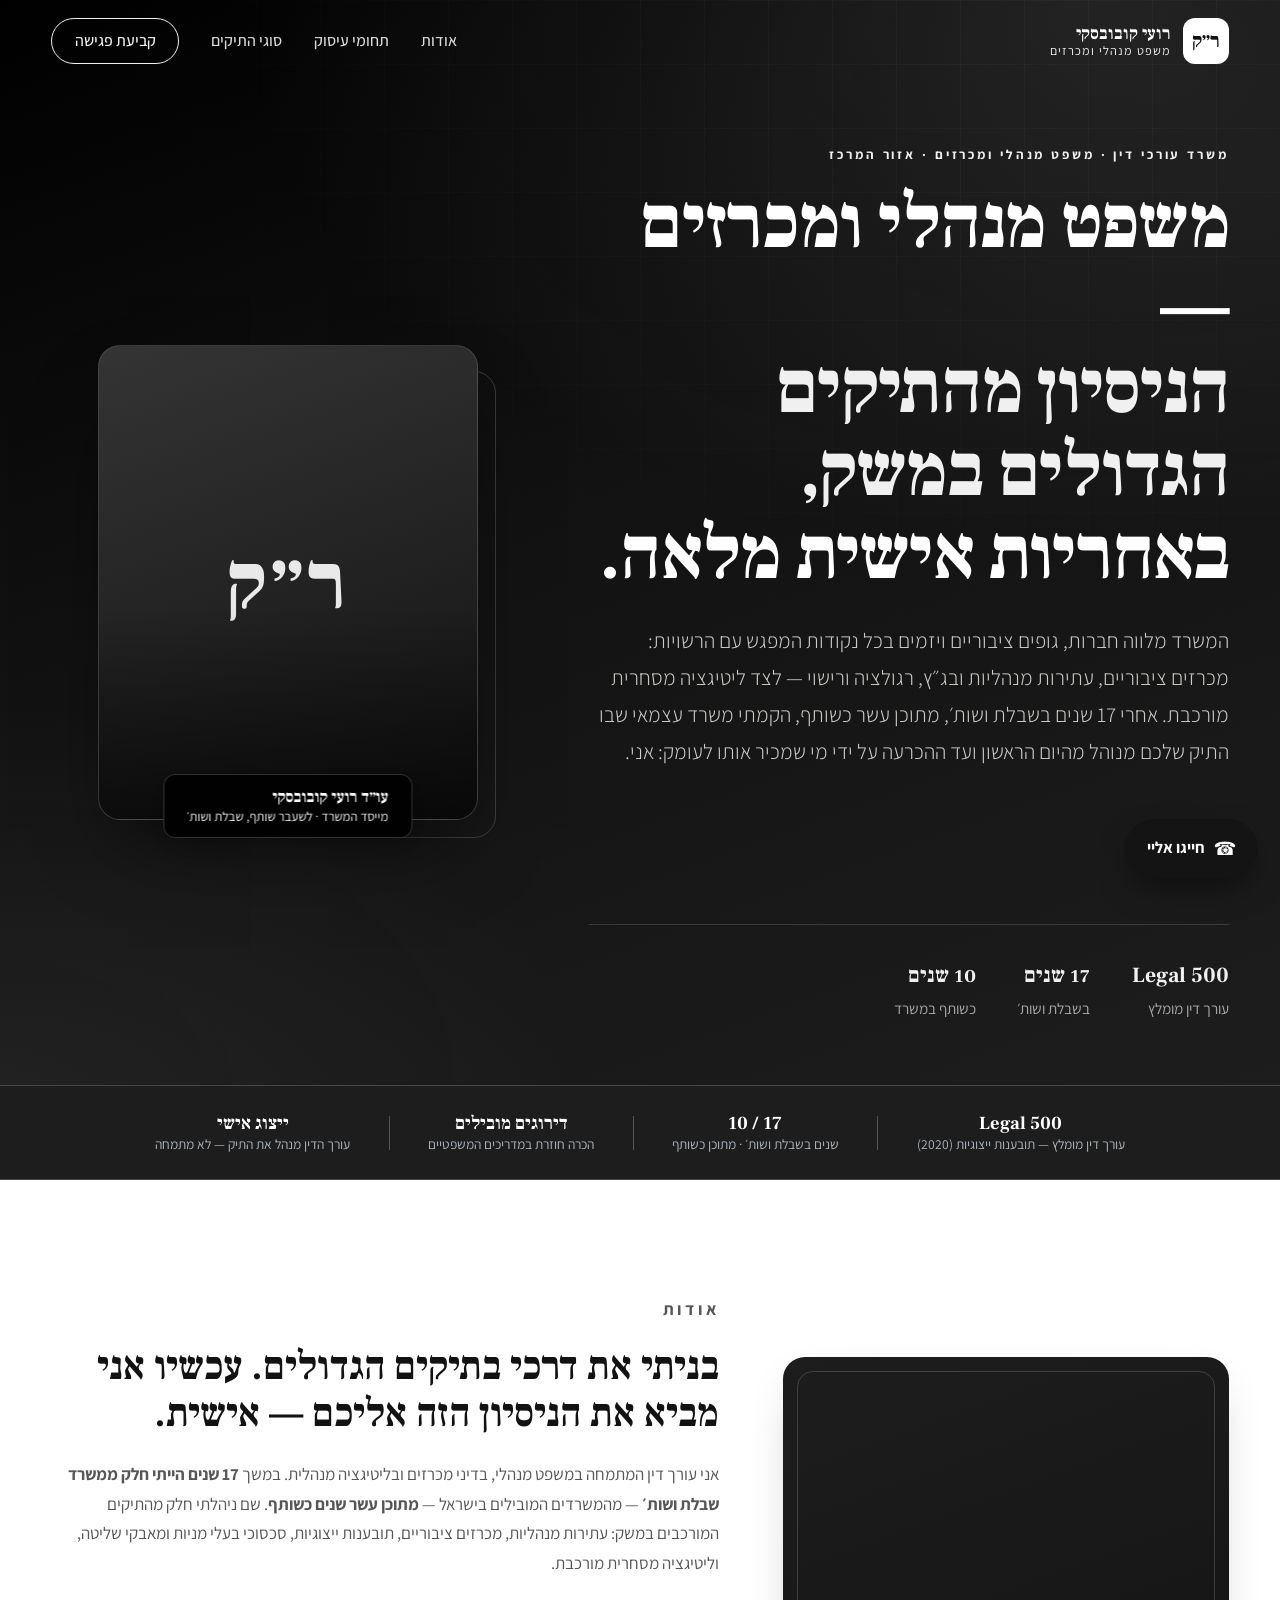
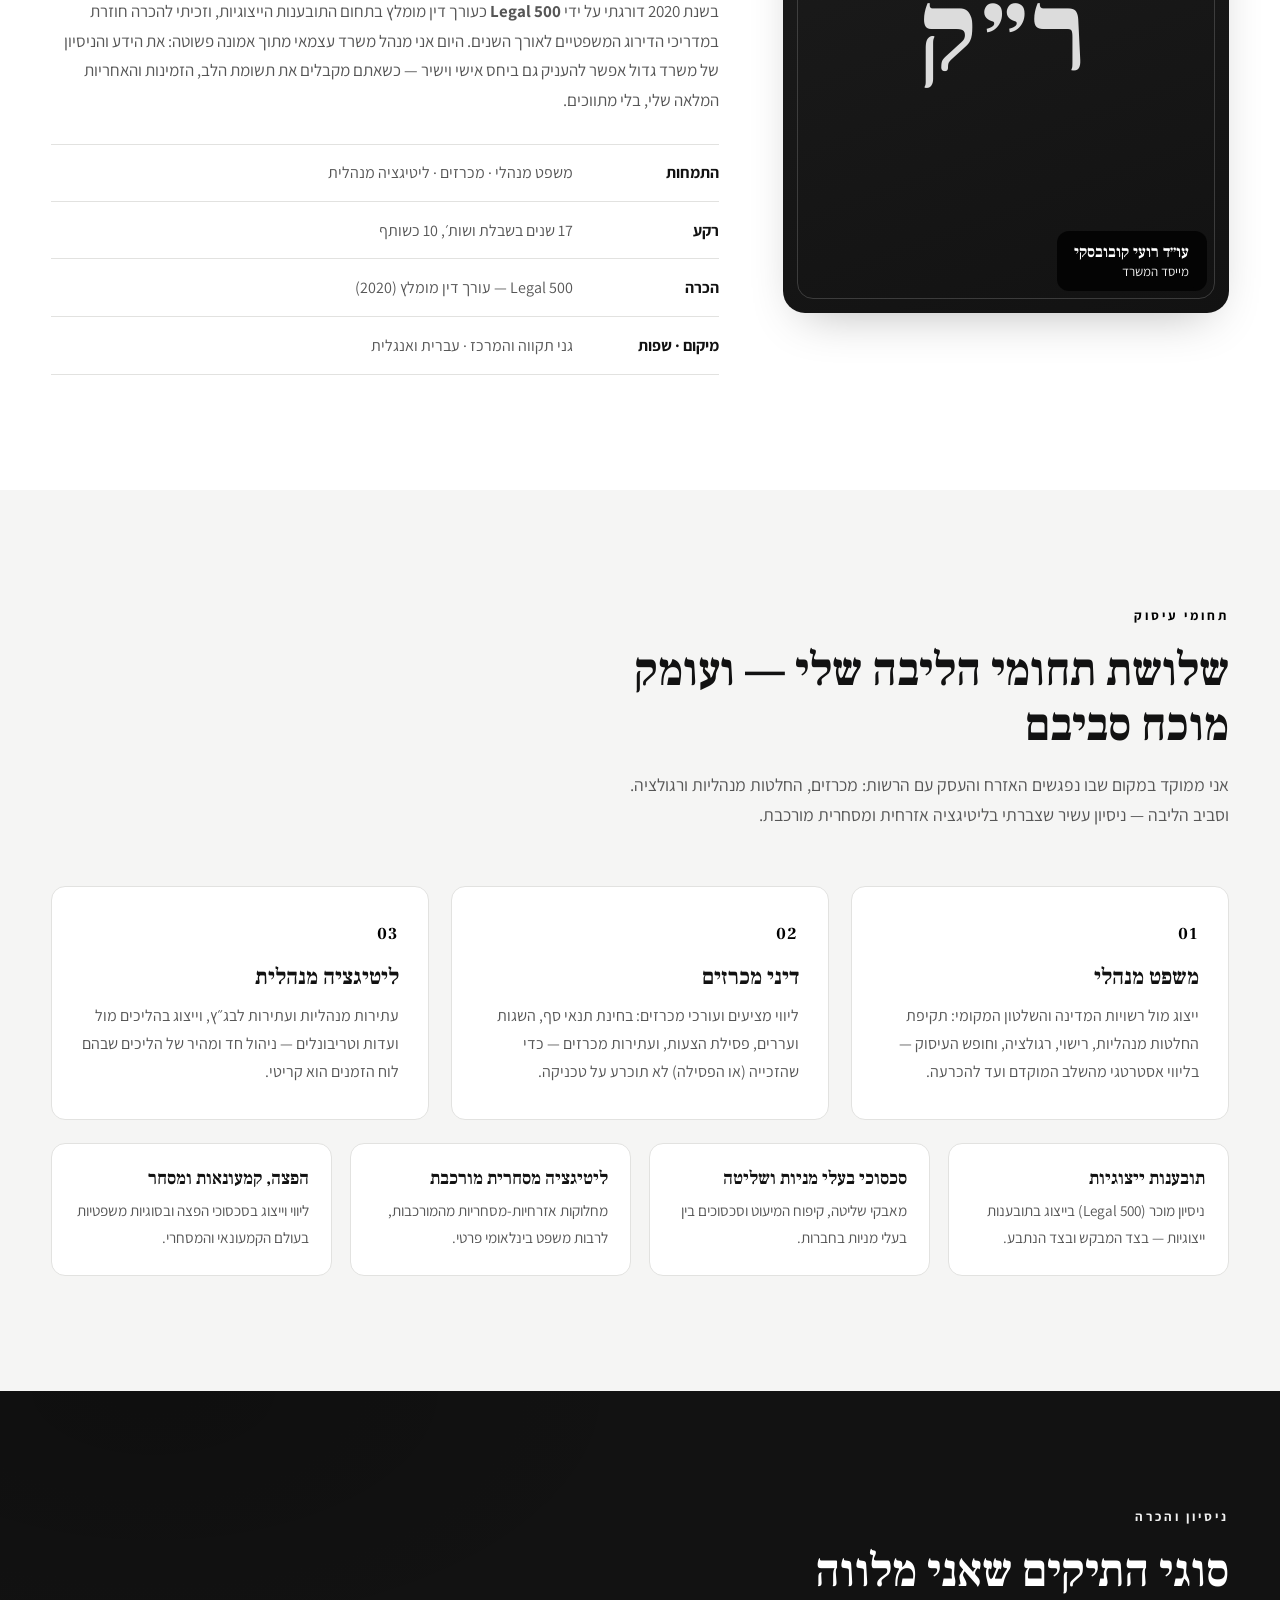
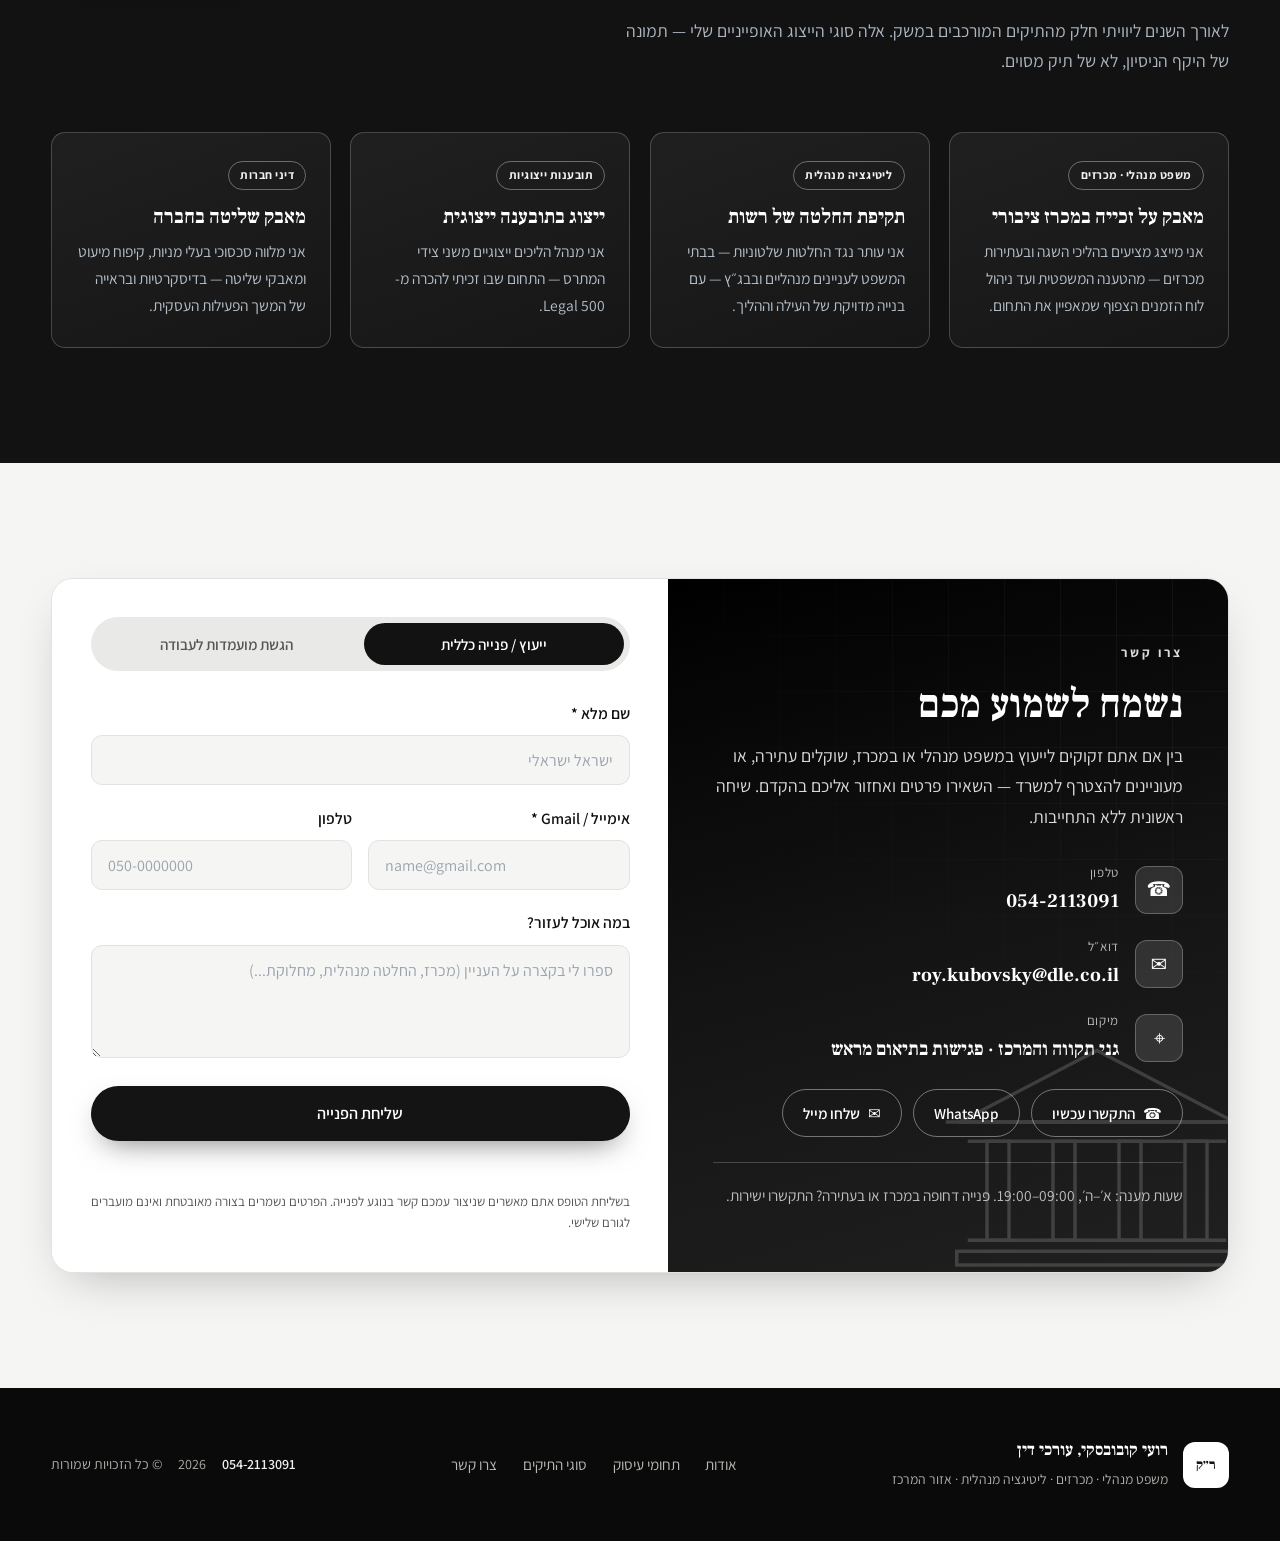
==== commit c12746c8: "Revamp site: new hero copy, trim sections, redesign contact panel - Hero: replace the "boutique focu" ====
--- a/index.html
+++ b/index.html
@@ -4,12 +4,12 @@
   <meta charset="UTF-8" />
   <meta name="viewport" content="width=device-width, initial-scale=1.0" />
   <title>רועי קובובסקי · עורך דין — משפט מנהלי, מכרזים וליטיגציה מנהלית</title>
-  <meta name="description" content="עו״ד רועי קובובסקי — משרד בוטיק למשפט מנהלי, דיני מכרזים וליטיגציה מנהלית. ניסיון של שותף במשרדים מובילים — שבלת ושות׳ ו-D.L.E. עומק של משרד מוביל, עם המיקוד והזמינות של בוטיק." />
+  <meta name="description" content="עו״ד רועי קובובסקי — משרד עורכי דין למשפט מנהלי, דיני מכרזים וליטיגציה מנהלית. 17 שנים בשבלת ושות׳, מתוכן 10 כשותף. מדורג ב-Legal 500. ליווי חברות, גופים ויזמים מול רשויות — באחריות אישית מלאה." />
   <meta name="theme-color" content="#0a2540" />
 
   <meta property="og:type" content="website" />
   <meta property="og:title" content="רועי קובובסקי · עורך דין — משפט מנהלי ומכרזים" />
-  <meta property="og:description" content="משרד בוטיק למשפט מנהלי, דיני מכרזים וליטיגציה מנהלית · ניסיון של שותף בשבלת ושות׳ וב-D.L.E" />
+  <meta property="og:description" content="משפט מנהלי, דיני מכרזים וליטיגציה מנהלית · מדורג Legal 500 · 17 שנים בשבלת, 10 כשותף" />
   <meta property="og:locale" content="he_IL" />
 
   <link rel="preconnect" href="https://fonts.googleapis.com" />
@@ -18,548 +18,20 @@
 
   <link rel="icon" href="data:image/svg+xml,%3Csvg xmlns='http://www.w3.org/2000/svg' viewBox='0 0 64 64'%3E%3Crect width='64' height='64' rx='12' fill='%230a2540'/%3E%3Ctext x='50%25' y='54%25' font-family='Georgia,serif' font-size='30' fill='%23ffffff' text-anchor='middle' dominant-baseline='middle'%3E%D7%A8%D7%A7%3C/text%3E%3C/svg%3E" />
 
-  <style>
-/* =========================================================
-   רועי קובובסקי · משרד עורך דין
-   עיצוב: מקצועי, RTL. שחור-לבן — מונוכרום אלגנטי.
-   ========================================================= */
-
-:root {
-  --ink:        #121212;   /* כמעט-שחור (רקעים כהים) */
-  --ink-2:      #1d1d1d;
-  --ink-soft:   #343434;
-  --blue:       #141414;   /* אקסנט על רקע בהיר = שחור */
-  --blue-deep:  #000000;   /* שחור מלא */
-  --blue-light: #f0f0f0;   /* אקסנט על רקע כהה = לבן-אפור */
-  --sky:        #f5f5f4;   /* אפור-לבן, רקע בהיר */
-  --sky-2:      #e9e9e7;
-  --paper:      #ffffff;
-  --text:       #141414;
-  --text-soft:  #565656;
-  --line:       #e2e2e0;   /* קו אפור עדין */
-  --radius:     14px;
-  --radius-lg:  22px;
-  --shadow:     0 18px 50px -20px rgba(0,0,0,.30);
-  --shadow-sm:  0 8px 24px -14px rgba(0,0,0,.38);
-  --maxw:       1180px;
-  --serif:      "Frank Ruhl Libre", Georgia, "Times New Roman", serif;
-  --sans:       "Assistant", system-ui, "Segoe UI", Arial, sans-serif;
-}
-
-* { box-sizing: border-box; margin: 0; padding: 0; }
-
-html { scroll-behavior: smooth; }
-
-body {
-  font-family: var(--sans);
-  color: var(--text);
-  background: var(--sky);
-  line-height: 1.75;
-  -webkit-font-smoothing: antialiased;
-  text-rendering: optimizeLegibility;
-  overflow-x: hidden;
-}
-
-.wrap { width: min(var(--maxw), 92%); margin-inline: auto; }
-
-h1, h2, h3 { font-family: var(--serif); font-weight: 700; line-height: 1.18; color: var(--ink); }
-
-.section { padding: clamp(4.5rem, 9vw, 8rem) 0; }
-
-.eyebrow {
-  font-size: .82rem;
-  letter-spacing: .22em;
-  font-weight: 700;
-  color: var(--blue-deep);
-  text-transform: none;
-  margin-bottom: 1rem;
-}
-.eyebrow.light { color: var(--blue); }
-
-.accent { color: var(--blue); }
-
-/* ===== Buttons ===== */
-.btn {
-  display: inline-flex; align-items: center; justify-content: center;
-  gap: .5rem;
-  padding: .95rem 2.1rem;
-  border-radius: 999px;
-  font-family: var(--sans);
-  font-weight: 600;
-  font-size: 1.02rem;
-  text-decoration: none;
-  cursor: pointer;
-  border: 1.5px solid transparent;
-  transition: transform .2s ease, background .25s ease, color .25s ease, box-shadow .25s ease;
-  white-space: nowrap;
-}
-.btn:active { transform: translateY(1px); }
-.btn-primary { background: var(--blue); color: var(--ink); box-shadow: 0 12px 30px -12px rgba(120,120,120,.7); }
-.btn-primary:hover { background: var(--blue-deep); transform: translateY(-2px); }
-.btn-ghost { background: transparent; color: var(--sky); border-color: rgba(255,255,255,.35); }
-.btn-ghost:hover { border-color: var(--blue); color: var(--blue); }
-.btn-light { background: var(--sky); color: var(--ink); }
-.btn-light:hover { background: #fff; transform: translateY(-2px); }
-.btn-block { width: 100%; }
-
-/* ===== Header / Nav ===== */
-.site-header {
-  position: fixed; inset-block-start: 0; inset-inline: 0; z-index: 100;
-  padding: 1.15rem 0;
-  transition: background .35s ease, padding .35s ease, box-shadow .35s ease;
-}
-.site-header.scrolled {
-  background: rgba(0,0,0,.92);
-  backdrop-filter: blur(12px);
-  padding: .7rem 0;
-  box-shadow: 0 10px 30px -18px rgba(0,0,0,.6);
-}
-.nav-inner { display: flex; align-items: center; justify-content: space-between; gap: 1.5rem; }
-
-.brand { display: flex; align-items: center; gap: .75rem; text-decoration: none; }
-.brand-mark {
-  position: relative;
-  display: grid; place-items: center;
-  width: 46px; height: 46px; border-radius: 12px;
-  background: #fff; color: #111;
-  font-family: var(--serif); font-weight: 900; font-size: 1.25rem;
-  flex-shrink: 0; overflow: hidden;
-}
-/* לוגו שיעל עיצבה — מונח בקובץ assets/logo.png (או .svg).
-   אם הקובץ לא נמצא, מוצגות ראשי התיבות כגיבוי. */
-.brand-logo { width: 100%; height: 100%; object-fit: contain; display: block; }
-.brand-fallback { display: none; }
-.brand-mark.is-fallback { padding: 0; }
-.brand-mark.is-fallback .brand-fallback { display: grid; place-items: center; width: 100%; height: 100%; }
-.brand-text { display: flex; flex-direction: column; line-height: 1.2; }
-.brand-text strong { color: #fff; font-size: 1.1rem; font-family: var(--serif); }
-.brand-text em { color: var(--blue); font-style: normal; font-size: .78rem; letter-spacing: .08em; }
-.scrolled .brand-text strong { color: #fff; }
-
-.nav-links { display: flex; align-items: center; gap: 2rem; }
-.nav-links a { color: rgba(255,255,255,.85); text-decoration: none; font-weight: 500; font-size: 1rem; transition: color .2s; }
-.nav-links a:hover { color: var(--blue); }
-.nav-links .nav-cta {
-  border: 1.5px solid var(--blue); color: var(--blue);
-  padding: .5rem 1.4rem; border-radius: 999px;
-}
-.nav-links .nav-cta:hover { background: var(--blue); color: var(--ink); }
-
-.nav-toggle { display: none; background: none; border: 0; cursor: pointer; width: 42px; height: 42px; flex-direction: column; justify-content: center; gap: 6px; }
-.nav-toggle span { display: block; height: 2px; width: 26px; background: #fff; margin-inline-start: auto; transition: transform .3s, opacity .3s; }
-.nav-toggle[aria-expanded="true"] span:nth-child(1) { transform: translateY(8px) rotate(45deg); }
-.nav-toggle[aria-expanded="true"] span:nth-child(2) { opacity: 0; }
-.nav-toggle[aria-expanded="true"] span:nth-child(3) { transform: translateY(-8px) rotate(-45deg); }
-
-/* ===== Hero ===== */
-.hero {
-  position: relative;
-  min-height: 100svh;
-  display: flex; align-items: center;
-  color: var(--sky);
-  padding: 9rem 0 4rem;
-  overflow: hidden;
-}
-.hero-bg {
-  position: absolute; inset: 0; z-index: 0;
-  background:
-    radial-gradient(120% 90% at 85% 0%, rgba(120,120,120,.22), transparent 55%),
-    radial-gradient(90% 70% at 0% 100%, rgba(120,120,120,.10), transparent 50%),
-    linear-gradient(160deg, #000000 0%, var(--ink) 45%, var(--ink-2) 100%);
-}
-.hero-bg::after {
-  content: ""; position: absolute; inset: 0;
-  background-image:
-    linear-gradient(rgba(255,255,255,.035) 1px, transparent 1px),
-    linear-gradient(90deg, rgba(255,255,255,.035) 1px, transparent 1px);
-  background-size: 64px 64px;
-  -webkit-mask-image: radial-gradient(120% 100% at 80% 0%, #000, transparent 70%);
-          mask-image: radial-gradient(120% 100% at 80% 0%, #000, transparent 70%);
-}
-.hero-inner {
-  position: relative; z-index: 1;
-  display: grid;
-  grid-template-columns: 1.15fr .85fr;
-  gap: clamp(2rem, 5vw, 4.5rem);
-  align-items: center;
-}
-.hero-copy { max-width: 640px; }
-.hero .eyebrow { color: var(--blue); }
-
-/* Hero figure / photo */
-.hero-figure { position: relative; margin: 0; justify-self: center; width: 100%; max-width: 380px; }
-.hero-photo {
-  position: relative;
-  aspect-ratio: 4/5;
-  border-radius: var(--radius-lg);
-  overflow: hidden;
-  background: linear-gradient(160deg, var(--ink-soft), var(--ink));
-  box-shadow: 0 40px 80px -30px rgba(0,0,0,.7);
-  border: 1px solid rgba(120,120,120,.35);
-}
-.hero-photo img { position: absolute; inset: 0; width: 100%; height: 100%; object-fit: cover; object-position: center 20%; z-index: 1; }
-.hero-photo::after {
-  content: ""; position: absolute; inset: 0; z-index: 2;
-  background: linear-gradient(180deg, transparent 55%, rgba(0,0,0,.55) 100%);
-}
-.hero-photo-mono {
-  position: absolute; inset: 0; display: grid; place-items: center;
-  font-family: var(--serif); font-weight: 900; font-size: 5rem;
-  color: rgba(120,120,120,.85); letter-spacing: .05em; z-index: 0;
-}
-.hero-figure::before {
-  content: ""; position: absolute; inset-block: 26px -18px; inset-inline-start: -18px;
-  width: 60%; border-radius: var(--radius-lg);
-  border: 1px solid rgba(120,120,120,.4); z-index: -1;
-}
-.hero-badge {
-  position: absolute; z-index: 3;
-  inset-block-end: -18px; inset-inline-start: 50%; transform: translateX(50%);
-  background: rgba(0,0,0,.9); backdrop-filter: blur(8px);
-  border: 1px solid rgba(120,120,120,.4);
-  padding: .7rem 1.4rem; border-radius: 12px;
-  display: flex; flex-direction: column; line-height: 1.35; white-space: nowrap;
-  box-shadow: var(--shadow-sm);
-}
-.hero-badge strong { color: #fff; font-family: var(--serif); font-size: 1.02rem; }
-.hero-badge span { color: var(--blue); font-size: .82rem; }
-.hero-title {
-  color: #fff;
-  font-size: clamp(2.6rem, 6.4vw, 4.7rem);
-  font-weight: 900;
-  line-height: 1.1;
-  letter-spacing: -.01em;
-  margin-bottom: 1.6rem;
-}
-.hero-lead {
-  font-size: clamp(1.1rem, 2vw, 1.32rem);
-  color: rgba(247,244,238,.82);
-  max-width: 640px;
-  margin-bottom: 2.4rem;
-  font-weight: 300;
-}
-.hero-actions { display: flex; flex-wrap: wrap; gap: 1rem; margin-bottom: 3.4rem; }
-
-.hero-stats {
-  display: flex; flex-wrap: wrap; gap: 2.6rem;
-  list-style: none;
-  border-top: 1px solid rgba(255,255,255,.14);
-  padding-top: 2rem;
-}
-.hero-stats li { display: flex; flex-direction: column; }
-.hero-stats strong { font-family: var(--serif); font-size: 1.35rem; color: var(--blue); }
-.hero-stats span { font-size: .95rem; color: rgba(247,244,238,.65); }
-
-/* ===== Section heads ===== */
-.section-head { max-width: 620px; margin-bottom: 3.4rem; }
-.section-head h2 { font-size: clamp(2rem, 4vw, 2.9rem); margin-bottom: 1rem; }
-.section-sub, .contact-sub { color: var(--text-soft); font-size: 1.1rem; }
-
-/* ===== About ===== */
-.about { background: var(--paper); }
-.about-grid { display: grid; grid-template-columns: .8fr 1.2fr; gap: clamp(2rem, 5vw, 5rem); align-items: center; }
-.about-portrait { position: relative; }
-.portrait-frame {
-  position: relative;
-  aspect-ratio: 4/5;
-  border-radius: var(--radius-lg);
-  background: linear-gradient(160deg, var(--ink-2), var(--ink));
-  overflow: hidden;
-  box-shadow: var(--shadow);
-}
-.portrait-frame::before {
-  content: ""; position: absolute; inset: 14px;
-  border: 1px solid rgba(120,120,120,.4); border-radius: 16px;
-}
-.portrait-img { position: absolute; inset: 0; width: 100%; height: 100%; object-fit: cover; object-position: center 22%; z-index: 1; }
-.portrait-mono {
-  position: absolute; inset: 0; display: grid; place-items: center;
-  font-family: var(--serif); font-weight: 900;
-  font-size: clamp(4rem, 12vw, 7rem);
-  color: rgba(120,120,120,.9);
-  letter-spacing: .05em; z-index: 0;
-}
-.portrait-caption { z-index: 2; }
-.portrait-caption {
-  position: absolute; inset-block-end: 22px; inset-inline-start: 22px;
-  background: rgba(0,0,0,.78); backdrop-filter: blur(6px);
-  padding: .7rem 1.1rem; border-radius: 12px;
-  display: flex; flex-direction: column; line-height: 1.3;
-}
-.portrait-caption strong { color: #fff; font-family: var(--serif); }
-.portrait-caption span { color: var(--blue); font-size: .82rem; }
-
-.about-text h2 { font-size: clamp(1.7rem, 3.4vw, 2.5rem); margin-bottom: 1.4rem; }
-.about-text p { color: var(--text-soft); margin-bottom: 1.15rem; font-size: 1.06rem; }
-
-.fact-list { list-style: none; margin-top: 1.8rem; display: grid; gap: .1rem; border-top: 1px solid var(--line); }
-.fact-list li { display: flex; gap: 1rem; padding: .85rem 0; border-bottom: 1px solid var(--line); }
-.fact-k { flex: 0 0 130px; font-weight: 700; color: var(--ink); }
-.fact-v { color: var(--text-soft); }
-
-/* ===== Practice cards ===== */
-.practice { background: var(--sky); }
-.cards { display: grid; grid-template-columns: repeat(3, 1fr); gap: 1.4rem; }
-.card {
-  background: var(--paper);
-  border: 1px solid var(--line);
-  border-radius: var(--radius);
-  padding: 2.1rem 1.8rem;
-  transition: transform .28s ease, box-shadow .28s ease, border-color .28s ease;
-  position: relative; overflow: hidden;
-}
-.card::before {
-  content: ""; position: absolute; inset-block-start: 0; inset-inline-start: 0;
-  width: 0; height: 3px; background: var(--blue); transition: width .3s ease;
-}
-.card:hover { transform: translateY(-6px); box-shadow: var(--shadow); border-color: transparent; }
-.card:hover::before { width: 100%; }
-.card-num { font-family: var(--serif); font-size: 1.05rem; color: var(--blue-deep); font-weight: 700; margin-bottom: .9rem; letter-spacing: .1em; }
-.card h3 { font-size: 1.4rem; margin-bottom: .7rem; }
-.card p { color: var(--text-soft); font-size: 1rem; }
-
-/* ===== Approach ===== */
-.approach { background: var(--paper); }
-.approach-grid { display: grid; grid-template-columns: 1fr 1.15fr; gap: clamp(2rem, 5vw, 4.5rem); }
-.approach-intro { position: sticky; top: 6rem; align-self: start; }
-.approach-intro h2 { font-size: clamp(1.9rem, 3.6vw, 2.7rem); margin-bottom: 1.2rem; }
-.approach-intro p { color: var(--text-soft); font-size: 1.08rem; margin-bottom: 1.8rem; }
-.approach-list { list-style: none; display: grid; gap: 1.2rem; }
-.approach-list li { display: flex; gap: 1.2rem; padding: 1.6rem 1.7rem; background: var(--sky); border-radius: var(--radius); border: 1px solid var(--line); }
-.approach-ic { color: var(--blue); font-size: 1.1rem; margin-top: .35rem; flex-shrink: 0; }
-.approach-list h3 { font-size: 1.25rem; margin-bottom: .35rem; }
-.approach-list p { color: var(--text-soft); font-size: 1rem; }
-
-/* ===== Contact ===== */
-.contact { background: var(--sky); }
-.contact-grid { display: grid; grid-template-columns: 1fr 1.1fr; gap: clamp(2rem, 5vw, 4.5rem); align-items: start; }
-.contact-info h2 { font-size: clamp(2rem, 4vw, 2.9rem); margin-bottom: 1rem; }
-.contact-list { list-style: none; display: grid; gap: 1.1rem; margin: 2.2rem 0 1.6rem; }
-.contact-list li { display: flex; gap: 1rem; align-items: center; }
-.contact-ic {
-  display: grid; place-items: center; flex-shrink: 0;
-  width: 48px; height: 48px; border-radius: 12px;
-  background: var(--ink); color: var(--blue); font-size: 1.25rem;
-}
-.contact-k { display: block; font-size: .82rem; color: var(--text-soft); letter-spacing: .05em; }
-.contact-v { display: block; font-size: 1.2rem; font-weight: 700; color: var(--ink); text-decoration: none; font-family: var(--serif); }
-a.contact-v:hover { color: var(--blue-deep); }
-.contact-fax { display: block; font-size: .95rem; color: var(--text-soft); margin-top: .1rem; }
-.contact-note { color: var(--text-soft); font-size: .96rem; border-top: 1px solid var(--line); padding-top: 1.2rem; }
-
-/* ===== Form ===== */
-.contact-form-wrap {
-  background: var(--paper);
-  border-radius: var(--radius-lg);
-  padding: clamp(1.6rem, 3vw, 2.6rem);
-  box-shadow: var(--shadow);
-  border: 1px solid var(--line);
-}
-
-.field { margin-bottom: 1.2rem; }
-.field-row { display: grid; grid-template-columns: 1fr 1fr; gap: 1rem; }
-.field label { display: block; font-weight: 600; margin-bottom: .5rem; color: var(--ink); font-size: .98rem; }
-.req { color: var(--blue-deep); }
-.field input, .field textarea {
-  width: 100%;
-  padding: .85rem 1rem;
-  border: 1.5px solid var(--line);
-  border-radius: 11px;
-  font-family: var(--sans); font-size: 1rem; color: var(--text);
-  background: var(--sky);
-  transition: border-color .2s, background .2s, box-shadow .2s;
-}
-.field input::placeholder, .field textarea::placeholder { color: #9aa3ae; }
-.field input:focus, .field textarea:focus {
-  outline: none; border-color: var(--blue); background: #fff;
-  box-shadow: 0 0 0 4px rgba(120,120,120,.15);
-}
-.field textarea { resize: vertical; }
-
-.form-status { margin-top: 1rem; font-weight: 600; font-size: .98rem; min-height: 1.2em; }
-.form-status.ok { color: #1f7a4d; }
-.form-status.err { color: #b23b3b; }
-.form-fineprint { margin-top: 1rem; font-size: .82rem; color: var(--text-soft); line-height: 1.6; }
-
-/* ===== Terms ===== */
-.terms { background: var(--paper); }
-.terms-wrap { max-width: 860px; margin-inline: auto; }
-.terms-wrap h3 { font-size: 1.2rem; margin: 1.9rem 0 .5rem; color: var(--ink); }
-.terms-wrap p { color: var(--text-soft); margin-bottom: 1rem; font-size: 1.02rem; }
-.terms-wrap ol, .terms-wrap ul { color: var(--text-soft); margin: 0 1.3rem 1rem; }
-.terms-wrap li { margin-bottom: .4rem; }
-.terms-updated { color: var(--text-soft); font-size: .9rem; margin-top: 1.8rem; border-top: 1px solid var(--line); padding-top: 1.1rem; }
-
-/* ===== Footer ===== */
-.site-footer { background: #0a0a0a; color: rgba(247,244,238,.7); padding: 3rem 0; }
-.footer-inner { display: flex; flex-wrap: wrap; gap: 1.6rem 2.5rem; align-items: center; justify-content: space-between; }
-.footer-brand { display: flex; align-items: center; gap: .9rem; }
-.footer-brand strong { display: block; color: #fff; font-family: var(--serif); font-size: 1.05rem; }
-.footer-brand span { font-size: .86rem; }
-.footer-nav { display: flex; gap: 1.6rem; flex-wrap: wrap; }
-.footer-nav a { color: rgba(247,244,238,.75); text-decoration: none; font-size: .95rem; }
-.footer-nav a:hover { color: var(--blue); }
-.footer-legal { display: flex; gap: 1rem; align-items: center; font-size: .88rem; flex-wrap: wrap; }
-.footer-legal a { color: var(--blue); text-decoration: none; font-weight: 600; }
-
-/* ===== Reveal animation ===== */
-.reveal { opacity: 0; transform: translateY(26px); transition: opacity .7s ease, transform .7s ease; }
-.reveal.in { opacity: 1; transform: none; }
-
-/* ===== Responsive ===== */
-@media (max-width: 900px) {
-  .nav-links {
-    position: fixed; inset-block-start: 0; inset-inline-end: 0;
-    height: 100svh; width: min(320px, 82%);
-    background: var(--ink-2);
-    flex-direction: column; align-items: flex-start; justify-content: center;
-    gap: 1.8rem; padding: 2rem 2.4rem;
-    transform: translateX(100%); transition: transform .35s ease;
-    box-shadow: -20px 0 60px -30px #000;
-  }
-  .nav-links.open { transform: translateX(0); }
-  .nav-links a { font-size: 1.25rem; }
-  .nav-toggle { display: flex; z-index: 110; }
-
-  .hero-inner { grid-template-columns: 1fr; }
-  .hero { min-height: auto; padding-block-start: 8rem; }
-  .hero-copy { max-width: none; }
-  .hero-figure { max-width: 300px; margin-block: 2.5rem 1.5rem; }
-  .hero-figure::before { display: none; }
-  .hero-photo-mono { font-size: 3.6rem; }
-
-  .about-grid, .approach-grid, .contact-grid { grid-template-columns: 1fr; }
-  .approach-intro { position: static; }
-  .cards { grid-template-columns: repeat(2, 1fr); }
-  .about-portrait { max-width: 340px; }
-}
-
-@media (max-width: 560px) {
-  .cards { grid-template-columns: 1fr; }
-  .field-row { grid-template-columns: 1fr; }
-  .hero-stats { gap: 1.4rem 2rem; }
-  .btn { width: 100%; }
-  .hero-actions { flex-direction: column; }
-  .brand-text em { display: none; }
-}
-
-@media (prefers-reduced-motion: reduce) {
-  * { scroll-behavior: auto !important; }
-  .reveal { opacity: 1; transform: none; transition: none; }
-}
-
-/* =========================================================
-   פלטת כחול-לבן — התאמות ניגודיות
-   ========================================================= */
-.btn-primary { color: #fff; box-shadow: 0 12px 30px -12px rgba(0,0,0,.55); }
-.btn-ghost:hover { border-color: var(--blue-light); color: var(--blue-light); }
-.brand-text em { color: var(--blue-light); }
-.nav-links a:hover { color: var(--blue-light); }
-.nav-links .nav-cta { border-color: var(--blue-light); color: var(--blue-light); }
-.nav-links .nav-cta:hover { background: var(--blue-light); color: var(--ink); }
-.hero .eyebrow { color: var(--blue-light); }
-.accent { color: var(--blue-light); }
-.eyebrow.light { color: var(--blue-light); }
-.hero-stats strong { color: var(--blue-light); }
-.hero-badge span { color: var(--blue-light); }
-.hero-photo-mono { color: rgba(255,255,255,.9); }
-.portrait-mono { color: rgba(255,255,255,.85); }
-.portrait-caption span { color: var(--blue-light); }
-.footer-nav a:hover { color: var(--blue-light); }
-.footer-legal a { color: var(--blue-light); }
-.contact-ic { color: var(--blue-light); }
-
-/* מיקוד נגיש (focus-visible) לשיפור UX ונגישות */
-a:focus-visible, button:focus-visible, input:focus-visible, textarea:focus-visible {
-  outline: 3px solid var(--blue-light);
-  outline-offset: 2px;
-  border-radius: 6px;
-}
-
-/* היסט גלילה כדי שהעוגנים לא יוסתרו מתחת לכותרת הקבועה */
-html { scroll-padding-top: 90px; }
-
-/* ===== כפתור חיוג צף (UX) ===== */
-.fab {
-  position: fixed; z-index: 90;
-  inset-block-end: 22px; inset-inline-start: 22px;
-  display: inline-flex; align-items: center; gap: .55rem;
-  background: #141414; color: #fff;
-  padding: .85rem 1.35rem; border-radius: 999px;
-  text-decoration: none; font-weight: 700; font-size: 1rem;
-  box-shadow: 0 14px 34px -10px rgba(0,0,0,.55);
-  transition: transform .2s ease, background .2s ease;
-}
-.fab:hover { transform: translateY(-3px); background: #000; }
-.fab-ic { font-size: 1.15rem; }
-@media (max-width: 560px) {
-  .fab { padding: 1rem; }
-  .fab-text { display: none; }
-}
-
-/* ===== FAQ accordion ===== */
-.faq { background: var(--sky); }
-.faq-wrap { max-width: 820px; margin-inline: auto; }
-.faq-list { display: grid; gap: .85rem; }
-.faq-item {
-  background: var(--paper); border: 1px solid var(--line);
-  border-radius: var(--radius); overflow: hidden;
-  transition: border-color .2s, box-shadow .2s;
-}
-.faq-item[open] { border-color: rgba(0,0,0,.4); box-shadow: var(--shadow-sm); }
-.faq-item summary {
-  list-style: none; cursor: pointer;
-  padding: 1.15rem 1.4rem; font-weight: 600; font-size: 1.08rem; color: var(--ink);
-  display: flex; align-items: center; justify-content: space-between; gap: 1rem;
-}
-.faq-item summary::-webkit-details-marker { display: none; }
-.faq-item summary::after {
-  content: "+"; font-size: 1.5rem; color: var(--blue); font-weight: 400;
-  transition: transform .25s ease; line-height: 1;
-}
-.faq-item[open] summary::after { transform: rotate(45deg); }
-.faq-a { padding: 0 1.4rem 1.25rem; color: var(--text-soft); font-size: 1.02rem; line-height: 1.7; }
-
-/* ===== Practice: flagship + secondary ===== */
-.cards-flagship { margin-bottom: 1.4rem; }
-.cards-secondary { display: grid; grid-template-columns: repeat(4, 1fr); gap: 1.1rem; }
-.card-sm { padding: 1.5rem 1.4rem; }
-.card-sm h3 { font-size: 1.15rem; margin-bottom: .5rem; }
-.card-sm p { font-size: .95rem; }
-.card-sm::before { display: none; }
-.card-sm:hover { transform: translateY(-4px); }
-
-@media (max-width: 900px) {
-  .cards-secondary { grid-template-columns: repeat(2, 1fr); }
-}
-@media (max-width: 560px) {
-  .cards-secondary { grid-template-columns: 1fr; }
-}
-
-/* תמונות בשחור-לבן */
-.hero-photo img, .portrait-img { filter: grayscale(1) contrast(1.03); }
-</style>
+  <link rel="stylesheet" href="styles.css" />
 
   <script type="application/ld+json">
   {
     "@context": "https://schema.org",
     "@type": "Attorney",
-    "name": "רועי קובובסקי, עורך דין",
-    "description": "משרד בוטיק למשפט מנהלי, דיני מכרזים וליטיגציה מנהלית.",
+    "name": "רועי קובובסקי, עורכי דין",
+    "alternateName": "ROY KUBOVSKY, ADVOCATES",
+    "description": "משרד עורכי דין למשפט מנהלי, דיני מכרזים וליטיגציה מנהלית.",
     "areaServed": "IL",
     "knowsLanguage": ["he", "en"],
-    "telephone": "03-6072222",
-    "faxNumber": "03-6072220",
-    "email": "sharonekub@gmail.com",
-    "url": "https://www.linkedin.com/in/roy-kubovsky-34ba2a14/",
-    "sameAs": ["https://www.linkedin.com/in/roy-kubovsky-34ba2a14/"],
-    "address": {
-      "@type": "PostalAddress",
-      "streetAddress": "מגדלי עזריאלי 1 (המגדל העגול), קומה 36",
-      "addressLocality": "תל אביב–יפו",
-      "postalCode": "6702101",
-      "addressCountry": "IL"
-    },
+    "telephone": "054-2113091",
+    "email": "roy.kubovsky@dle.co.il",
+    "address": { "@type": "PostalAddress", "addressLocality": "גני תקווה", "addressCountry": "IL" },
     "knowsAbout": ["משפט מנהלי", "דיני מכרזים", "ליטיגציה מנהלית", "תובענות ייצוגיות", "ליטיגציה מסחרית"]
   }
   </script>
@@ -570,11 +42,7 @@
   <header class="site-header" id="siteHeader">
     <div class="wrap nav-inner">
       <a href="#top" class="brand" aria-label="רועי קובובסקי, עריכת דין — לראש העמוד">
-        <span class="brand-mark" id="brandMark">
-          <img class="brand-logo" src="assets/logo.png" alt="לוגו רועי קובובסקי, עורך דין"
-               onerror="this.remove(); document.querySelectorAll('.brand-mark').forEach(function(m){m.classList.add('is-fallback');});" />
-          <span class="brand-fallback" aria-hidden="true">ר״ק</span>
-        </span>
+        <span class="brand-mark">ר״ק</span>
         <span class="brand-text">
           <strong>רועי קובובסקי</strong>
           <em>משפט מנהלי ומכרזים</em>
@@ -584,8 +52,7 @@
       <nav class="nav-links" aria-label="ניווט ראשי">
         <a href="#about">אודות</a>
         <a href="#practice">תחומי עיסוק</a>
-        <a href="#approach">הגישה שלי</a>
-        <a href="#faq">שאלות נפוצות</a>
+        <a href="#experience">סוגי התיקים</a>
         <a href="#contact" class="nav-cta">קביעת פגישה</a>
       </nav>
 
@@ -600,17 +67,18 @@
     <div class="hero-bg" aria-hidden="true"></div>
     <div class="wrap hero-inner">
       <div class="hero-copy">
-        <p class="eyebrow reveal">משרד בוטיק · תל אביב</p>
+        <p class="eyebrow reveal">משרד עורכי דין · משפט מנהלי ומכרזים · אזור המרכז</p>
         <h1 class="hero-title reveal">
           משפט מנהלי ומכרזים —<br />
-          <span class="accent">בעומק של משרד מוביל,</span><br />
-          עם המיקוד של בוטיק.
+          <span class="accent">הניסיון מהתיקים הגדולים במשק,</span><br />
+          באחריות אישית מלאה.
         </h1>
         <p class="hero-lead reveal">
-          אני מלווה חברות, גופים ויזמים במשפט המנהלי — מכרזים ציבוריים, עתירות מנהליות
-          וליטיגציה מול רשויות. את דרכי בניתי כשותף במשרדים מובילים: כחמש שנים כשותף
-          במשרד D.L.E, ולאורך שבע-עשרה שנים בשבלת ושות׳, מתוכן עשר כשותף. היום אני מנהל
-          משרד משלי — כדי שהתיק שלכם ינוהל על ידי מי שבאמת מכיר אותו: אני.
+          המשרד מלווה חברות, גופים ציבוריים ויזמים בכל נקודות המפגש עם הרשויות:
+          מכרזים ציבוריים, עתירות מנהליות ובג״ץ, רגולציה ורישוי — לצד ליטיגציה
+          מסחרית מורכבת. אחרי 17 שנים בשבלת ושות׳, מתוכן עשר כשותף, הקמתי משרד
+          עצמאי שבו התיק שלכם מנוהל מהיום הראשון ועד ההכרעה על ידי מי שמכיר אותו
+          לעומק: אני.
         </p>
         <div class="hero-actions reveal">
           <a href="#contact" class="btn btn-primary">קביעת פגישת ייעוץ</a>
@@ -618,9 +86,9 @@
         </div>
 
         <ul class="hero-stats reveal" aria-label="נתונים">
-          <li><strong>שבלת ושות׳</strong><span>17 שנים · 10 כשותף</span></li>
-          <li><strong>D.L.E</strong><span>כ-5 שנים כשותף</span></li>
           <li><strong>Legal 500</strong><span>עורך דין מומלץ</span></li>
+          <li><strong>17 שנים</strong><span>בשבלת ושות׳</span></li>
+          <li><strong>10 שנים</strong><span>כשותף במשרד</span></li>
         </ul>
       </div>
 
@@ -634,9 +102,34 @@
         </div>
         <figcaption class="hero-badge">
           <strong>עו״ד רועי קובובסקי</strong>
-          <span>מייסד המשרד · לשעבר שותף בשבלת ושות׳ וב-D.L.E</span>
+          <span>מייסד המשרד · לשעבר שותף, שבלת ושות׳</span>
         </figcaption>
       </figure>
+    </div>
+  </section>
+
+  <!-- ===== Recognition strip ===== -->
+  <section class="recognition" aria-label="הכרה וניסיון">
+    <div class="wrap rec-inner">
+      <div class="rec-item reveal">
+        <strong>Legal 500</strong>
+        <span>עורך דין מומלץ — תובענות ייצוגיות (2020)</span>
+      </div>
+      <div class="rec-sep" aria-hidden="true"></div>
+      <div class="rec-item reveal">
+        <strong>17 / 10</strong>
+        <span>שנים בשבלת ושות׳ · מתוכן כשותף</span>
+      </div>
+      <div class="rec-sep" aria-hidden="true"></div>
+      <div class="rec-item reveal">
+        <strong>דירוגים מובילים</strong>
+        <span>הכרה חוזרת במדריכים המשפטיים</span>
+      </div>
+      <div class="rec-sep" aria-hidden="true"></div>
+      <div class="rec-item reveal">
+        <strong>ייצוג אישי</strong>
+        <span>עורך הדין מנהל את התיק — לא מתמחה</span>
+      </div>
     </div>
   </section>
 
@@ -661,24 +154,24 @@
         <p class="eyebrow reveal">אודות</p>
         <h2 class="reveal">בניתי את דרכי בתיקים הגדולים. עכשיו אני מביא את הניסיון הזה אליכם — אישית.</h2>
         <p class="reveal">
-          אני עורך דין המתמחה במשפט מנהלי, בדיני מכרזים ובליטיגציה מנהלית. את הקריירה שלי
-          עשיתי כשותף במשרדים מובילים בישראל: <strong>כחמש שנים כשותף במשרד D.L.E</strong>,
-          ולאורך <strong>שבע-עשרה שנים בשבלת ושות׳ — מתוכן עשר שנים כשותף</strong>. שם ניהלתי
-          חלק מהתיקים המורכבים במשק: עתירות מנהליות, מכרזים ציבוריים, תובענות ייצוגיות,
-          סכסוכי בעלי מניות ומאבקי שליטה, וליטיגציה מסחרית מורכבת.
+          אני עורך דין המתמחה במשפט מנהלי, בדיני מכרזים ובליטיגציה מנהלית.
+          במשך <strong>17 שנים הייתי חלק ממשרד שבלת ושות׳</strong> — מהמשרדים המובילים בישראל —
+          <strong>מתוכן עשר שנים כשותף</strong>. שם ניהלתי חלק מהתיקים המורכבים במשק:
+          עתירות מנהליות, מכרזים ציבוריים, תובענות ייצוגיות, סכסוכי בעלי מניות ומאבקי שליטה,
+          וליטיגציה מסחרית מורכבת.
         </p>
         <p class="reveal">
           בשנת 2020 דורגתי על ידי <strong>Legal 500</strong> כעורך דין מומלץ בתחום התובענות
           הייצוגיות, וזכיתי להכרה חוזרת במדריכי הדירוג המשפטיים לאורך השנים. היום אני מנהל
-          משרד עצמאי מתוך אמונה פשוטה: את הידע והניסיון של משרד גדול אפשר להביא בתוך מסגרת
-          בוטיק — שבה אתם מקבלים את תשומת הלב, הזמינות והאחריות האישית שלי, ישירות.
+          משרד עצמאי מתוך אמונה פשוטה: את הידע והניסיון של משרד גדול אפשר להעניק גם ביחס
+          אישי וישיר — כשאתם מקבלים את תשומת הלב, הזמינות והאחריות המלאה שלי, בלי מתווכים.
         </p>
 
         <ul class="fact-list reveal">
           <li><span class="fact-k">התמחות</span><span class="fact-v">משפט מנהלי · מכרזים · ליטיגציה מנהלית</span></li>
-          <li><span class="fact-k">רקע</span><span class="fact-v">שותף בשבלת ושות׳ (17 שנים, 10 כשותף) · שותף ב-D.L.E (כ-5 שנים)</span></li>
+          <li><span class="fact-k">רקע</span><span class="fact-v">17 שנים בשבלת ושות׳, 10 כשותף</span></li>
           <li><span class="fact-k">הכרה</span><span class="fact-v">Legal 500 — עורך דין מומלץ (2020)</span></li>
-          <li><span class="fact-k">מיקום · שפות</span><span class="fact-v">תל אביב–יפו · עברית ואנגלית</span></li>
+          <li><span class="fact-k">מיקום · שפות</span><span class="fact-v">גני תקווה והמרכז · עברית ואנגלית</span></li>
         </ul>
       </div>
     </div>
@@ -735,242 +228,149 @@
     </div>
   </section>
 
-  <!-- ===== Approach ===== -->
-  <section class="section approach" id="approach">
-    <div class="wrap approach-grid">
-      <div class="approach-intro reveal">
-        <p class="eyebrow">הגישה שלי</p>
-        <h2>למה לקוחות בוחרים בבוטיק — דווקא בתיקים הגדולים</h2>
-        <p>
-          משרד ממוקד הוא יתרון, לא פשרה: אתם מקבלים את אותו ניסיון של משרד מוביל — אבל
-          איתי, עורך הדין שבאמת מכיר את התיק, זמין, ואחראי אישית לכל שלב.
+  <!-- ===== Representative experience ===== -->
+  <section class="section experience" id="experience">
+    <div class="wrap">
+      <div class="section-head section-head-light reveal">
+        <p class="eyebrow light">ניסיון והכרה</p>
+        <h2>סוגי התיקים שאני מלווה</h2>
+        <p class="section-sub light">
+          לאורך השנים ליוויתי חלק מהתיקים המורכבים במשק. אלה סוגי הייצוג האופייניים שלי —
+          תמונה של היקף הניסיון, לא של תיק מסוים.
         </p>
-        <a href="#contact" class="btn btn-primary">דברו איתי</a>
-      </div>
-
-      <ul class="approach-list">
-        <li class="reveal">
-          <span class="approach-ic" aria-hidden="true">◆</span>
-          <div>
-            <h3>ניסיון של Big-Law</h3>
-            <p>שותפות בשבלת ושות׳ וב-D.L.E, ועשרות שנות ליטיגציה — התיקים המורכבים אינם חדשים לי.</p>
-          </div>
-        </li>
-        <li class="reveal">
-          <span class="approach-ic" aria-hidden="true">◆</span>
-          <div>
-            <h3>אחריות אישית</h3>
-            <p>מי שאתם פוגשים הוא מי שמנהל את התיק בבית המשפט — אני. בלי גלגול בין עורכי דין.</p>
-          </div>
-        </li>
-        <li class="reveal">
-          <span class="approach-ic" aria-hidden="true">◆</span>
-          <div>
-            <h3>שליטה בלוח הזמנים</h3>
-            <p>במכרזים ובעתירות מנהליות כל יום קובע. אני פועל מהר ובמדויק, כשצריך.</p>
-          </div>
-        </li>
-        <li class="reveal">
-          <span class="approach-ic" aria-hidden="true">◆</span>
-          <div>
-            <h3>אסטרטגיה לפני מסמכים</h3>
-            <p>קודם מגדירים מה ניצחון נראה עבורכם — ובונים את הדרך אליו לאחור.</p>
-          </div>
-        </li>
-      </ul>
-    </div>
-  </section>
-
-  <!-- ===== FAQ ===== -->
-  <section class="section faq" id="faq">
-    <div class="wrap faq-wrap">
-      <div class="section-head reveal">
-        <p class="eyebrow">שאלות נפוצות</p>
-        <h2>מה שכדאי לדעת מראש</h2>
-        <p class="section-sub">מידע כללי בלבד ואינו מהווה ייעוץ משפטי. לכל מקרה נסיבות משלו — נשמח לבחון את שלכם.</p>
-      </div>
-
-      <div class="faq-list">
-        <details class="faq-item reveal">
-          <summary>תוך כמה זמן צריך לפעול נגד תוצאת מכרז?</summary>
-          <div class="faq-a">לוחות הזמנים בדיני מכרזים קצרים מאוד — לעיתים ימים ספורים. מומלץ לפנות לייעוץ מיד עם קבלת ההחלטה, עוד לפני שמתגבשת עמדה סופית, כדי לא לאבד את הזכות לפעול.</div>
-        </details>
-        <details class="faq-item reveal">
-          <summary>מהי עתירה מנהלית ומתי היא מתאימה?</summary>
-          <div class="faq-a">עתירה מנהלית היא הליך לתקיפת החלטה של רשות ציבורית בבית המשפט לעניינים מנהליים. היא מתאימה כשהחלטה שלטונית פגעה בכם שלא כדין — ולעיתים יש להגישה בתוך פרק זמן קצוב.</div>
-        </details>
-        <details class="faq-item reveal">
-          <summary>אתה מייצג רק חברות, או גם יחידים?</summary>
-          <div class="faq-a">שניהם. אני מייצג חברות, גופים ציבוריים ופרטיים, יזמים ויחידים — בכל מקום שבו יש מפגש עם רשות, מכרז או מחלוקת מסחרית מורכבת.</div>
-        </details>
-        <details class="faq-item reveal">
-          <summary>מה היתרון של משרד בוטיק על פני משרד גדול?</summary>
-          <div class="faq-a">אתם מקבלים את אותו עומק ניסיון — אבל איתי, ישירות. פחות שכבות, זמינות גבוהה, ואחריות אישית של מי שבנה את הקריירה שלו בדיוק בתיקים כאלה.</div>
-        </details>
-        <details class="faq-item reveal">
-          <summary>איך מתחילים?</summary>
-          <div class="faq-a">בשיחה ראשונית קצרה וללא התחייבות. נבין יחד את העניין, אעריך את הכיוון, ונחליט אם ואיך להתקדם. אפשר להשאיר פרטים בטופס או להתקשר אליי ישירות.</div>
-        </details>
+      </div>
+
+      <div class="matters">
+        <article class="matter reveal">
+          <span class="matter-tag">משפט מנהלי · מכרזים</span>
+          <h3>מאבק על זכייה במכרז ציבורי</h3>
+          <p>אני מייצג מציעים בהליכי השגה ובעתירות מכרזים — מהטענה המשפטית ועד ניהול לוח הזמנים הצפוף שמאפיין את התחום.</p>
+        </article>
+        <article class="matter reveal">
+          <span class="matter-tag">ליטיגציה מנהלית</span>
+          <h3>תקיפת החלטה של רשות</h3>
+          <p>אני עותר נגד החלטות שלטוניות — בבתי המשפט לעניינים מנהליים ובבג״ץ — עם בנייה מדויקת של העילה וההליך.</p>
+        </article>
+        <article class="matter reveal">
+          <span class="matter-tag">תובענות ייצוגיות</span>
+          <h3>ייצוג בתובענה ייצוגית</h3>
+          <p>אני מנהל הליכים ייצוגיים משני צידי המתרס — התחום שבו זכיתי להכרה מ-Legal 500.</p>
+        </article>
+        <article class="matter reveal">
+          <span class="matter-tag">דיני חברות</span>
+          <h3>מאבק שליטה בחברה</h3>
+          <p>אני מלווה סכסוכי בעלי מניות, קיפוח מיעוט ומאבקי שליטה — בדיסקרטיות ובראייה של המשך הפעילות העסקית.</p>
+        </article>
       </div>
     </div>
   </section>
 
   <!-- ===== Contact ===== -->
   <section class="section contact" id="contact">
-    <div class="wrap contact-grid">
-      <div class="contact-info reveal">
-        <p class="eyebrow">צרו קשר</p>
-        <h2>נשמח לשמוע ממכם</h2>
-        <p class="contact-sub">
-          בין אם אתם זקוקים לייעוץ במשפט מנהלי או במכרז, או שוקלים עתירה —
-          השאירו פרטים ואחזור אליכם בהקדם. שיחה ראשונית ללא התחייבות.
-        </p>
-
-        <ul class="contact-list">
-          <li>
-            <span class="contact-ic" aria-hidden="true">☎</span>
-            <div>
-              <span class="contact-k">טלפון · פקס</span>
-              <a href="tel:03-6072222" class="contact-v">03-6072222</a>
-              <span class="contact-fax">פקס: 03-6072220</span>
-            </div>
-          </li>
-          <li>
-            <span class="contact-ic" aria-hidden="true">✉</span>
-            <div>
-              <span class="contact-k">דוא״ל</span>
-              <a href="mailto:sharonekub@gmail.com" class="contact-v" id="emailLink">sharonekub@gmail.com</a>
-            </div>
-          </li>
-          <li>
-            <span class="contact-ic" aria-hidden="true">
-              <svg viewBox="0 0 24 24" width="22" height="22" fill="currentColor" aria-hidden="true"><path d="M4.98 3.5C4.98 4.88 3.87 6 2.5 6S0 4.88 0 3.5 1.12 1 2.5 1s2.48 1.12 2.48 2.5zM.5 8h4V23h-4V8zM8.5 8h3.8v2.05h.05c.53-1 1.83-2.05 3.77-2.05 4.03 0 4.78 2.65 4.78 6.1V23h-4v-6.6c0-1.57-.03-3.6-2.2-3.6-2.2 0-2.54 1.72-2.54 3.49V23h-4V8z"/></svg>
-            </span>
-            <div>
-              <span class="contact-k">LinkedIn</span>
-              <a href="https://www.linkedin.com/in/roy-kubovsky-34ba2a14/" class="contact-v" target="_blank" rel="noopener">רועי קובובסקי בלינקדאין</a>
-            </div>
-          </li>
-          <li>
-            <span class="contact-ic" aria-hidden="true">⌖</span>
-            <div>
-              <span class="contact-k">כתובת</span>
-              <span class="contact-v">מגדלי עזריאלי 1 (המגדל העגול)</span>
-              <span class="contact-fax">קומה 36, תל אביב–יפו 6702101 · בתיאום מראש</span>
-            </div>
-          </li>
-        </ul>
-
-        <p class="contact-note">
-          שעות מענה: א׳–ה׳, 09:00–19:00. פנייה דחופה במכרז או בעתירה? התקשרו ישירות.
-        </p>
-      </div>
-
-      <div class="contact-form-wrap reveal">
-        <form id="leadForm" class="lead-form" novalidate>
-          <div class="field">
-            <label for="f-name">שם מלא <span class="req">*</span></label>
-            <input type="text" id="f-name" name="full_name" autocomplete="name" required maxlength="120" placeholder="ישראל ישראלי" />
+    <div class="wrap">
+      <div class="contact-panel">
+        <div class="contact-aside reveal">
+          <svg class="contact-art" viewBox="0 0 240 200" fill="none" stroke="#ffffff" stroke-width="2.5" aria-hidden="true" focusable="false">
+            <path d="M20 72 L120 20 L220 72 Z" />
+            <line x1="10" y1="72" x2="230" y2="72" />
+            <line x1="26" y1="86" x2="214" y2="86" />
+            <rect x="40" y="86" width="16" height="72" />
+            <rect x="88" y="86" width="16" height="72" />
+            <rect x="136" y="86" width="16" height="72" />
+            <rect x="184" y="86" width="16" height="72" />
+            <line x1="26" y1="158" x2="214" y2="158" />
+            <rect x="18" y="166" width="204" height="10" />
+            <rect x="8" y="184" width="224" height="10" />
+          </svg>
+
+          <div class="contact-aside-inner">
+            <p class="eyebrow">צרו קשר</p>
+            <h2>נשמח לשמוע מכם</h2>
+            <p class="contact-sub">
+              בין אם אתם זקוקים לייעוץ במשפט מנהלי או במכרז, שוקלים עתירה, או מעוניינים
+              להצטרף למשרד — השאירו פרטים ואחזור אליכם בהקדם. שיחה ראשונית ללא התחייבות.
+            </p>
+
+            <ul class="contact-list">
+              <li>
+                <span class="contact-ic" aria-hidden="true">☎</span>
+                <div>
+                  <span class="contact-k">טלפון</span>
+                  <a href="tel:054-2113091" class="contact-v">054-2113091</a>
+                </div>
+              </li>
+              <li>
+                <span class="contact-ic" aria-hidden="true">✉</span>
+                <div>
+                  <span class="contact-k">דוא״ל</span>
+                  <a href="mailto:roy.kubovsky@dle.co.il" class="contact-v" id="emailLink" data-email>roy.kubovsky@dle.co.il</a>
+                </div>
+              </li>
+              <li>
+                <span class="contact-ic" aria-hidden="true">⌖</span>
+                <div>
+                  <span class="contact-k">מיקום</span>
+                  <span class="contact-v">גני תקווה והמרכז · פגישות בתיאום מראש</span>
+                </div>
+              </li>
+            </ul>
+
+            <div class="contact-quick">
+              <a class="qa-btn" href="tel:054-2113091"><span aria-hidden="true">☎</span> התקשרו עכשיו</a>
+              <a class="qa-btn" href="https://wa.me/972542113091" target="_blank" rel="noopener">WhatsApp</a>
+              <a class="qa-btn" href="mailto:roy.kubovsky@dle.co.il" data-email><span aria-hidden="true">✉</span> שלחו מייל</a>
+            </div>
+
+            <p class="contact-note">
+              שעות מענה: א׳–ה׳, 09:00–19:00. פנייה דחופה במכרז או בעתירה? התקשרו ישירות.
+            </p>
           </div>
-
-          <div class="field-row">
+        </div>
+
+        <div class="contact-form-wrap reveal">
+          <form id="leadForm" class="lead-form" novalidate>
+            <div class="form-tabs" role="tablist" aria-label="סוג הפנייה">
+              <button type="button" class="form-tab is-active" data-kind="general" role="tab" aria-selected="true">ייעוץ / פנייה כללית</button>
+              <button type="button" class="form-tab" data-kind="job" role="tab" aria-selected="false">הגשת מועמדות לעבודה</button>
+            </div>
+
             <div class="field">
-              <label for="f-email">אימייל / Gmail <span class="req">*</span></label>
-              <input type="email" id="f-email" name="email" autocomplete="email" required maxlength="200" placeholder="name@gmail.com" dir="ltr" />
-            </div>
-            <div class="field">
-              <label for="f-phone">טלפון</label>
-              <input type="tel" id="f-phone" name="phone" autocomplete="tel" maxlength="40" placeholder="050-0000000" dir="ltr" />
-            </div>
-          </div>
-
-          <div class="field">
-            <label for="f-message">במה אוכל לעזור?</label>
-            <textarea id="f-message" name="message" rows="4" maxlength="4000" placeholder="ספרו לי בקצרה על העניין (מכרז, החלטה מנהלית, מחלוקת...)"></textarea>
-          </div>
-
-          <button type="submit" class="btn btn-primary btn-block" id="submitBtn">שליחת הפנייה</button>
-          <p class="form-status" id="formStatus" role="status" aria-live="polite"></p>
-          <p class="form-fineprint">בשליחת הטופס אתם מאשרים שניצור עמכם קשר בנוגע לפנייה. הפרטים נשמרים בצורה מאובטחת ואינם מועברים לגורם שלישי. ראו <a href="#terms">תקנון האתר</a>.</p>
-        </form>
-      </div>
-    </div>
-  </section>
-
-  <!-- ===== Terms / תקנון האתר ===== -->
-  <section class="section terms" id="terms">
-    <div class="wrap terms-wrap">
-      <div class="section-head reveal">
-        <p class="eyebrow">תקנון האתר</p>
-        <h2>תנאי שימוש ומדיניות פרטיות</h2>
-        <p class="section-sub">אנא קראו בעיון את תנאי השימוש שלהלן. הגלישה והשימוש באתר מהווים הסכמה לתנאים אלה.</p>
-      </div>
-
-      <div class="reveal">
-        <h3>1. כללי</h3>
-        <p>
-          אתר זה (להלן: "האתר") מופעל על ידי משרד עו״ד רועי קובובסקי (להלן: "המשרד"). התנאים
-          מנוסחים בלשון זכר מטעמי נוחות בלבד, ומופנים לנשים ולגברים כאחד. בכל מקום שבו נכתב
-          "אתם/אתה" הכוונה לכל משתמש/ת באתר.
-        </p>
-
-        <h3>2. האמור באתר אינו ייעוץ משפטי</h3>
-        <p>
-          התכנים באתר הם מידע כללי בלבד, ואין בהם משום ייעוץ משפטי, חוות דעת או המלצה לפעולה.
-          אין להסתמך על התכנים כתחליף לייעוץ משפטי פרטני המתחשב בנסיבות המקרה. עיון באתר או
-          פנייה דרכו אינם יוצרים יחסי עורך דין–לקוח, אשר ייווצרו אך ורק לאחר הסכם התקשרות בכתב
-          עם המשרד.
-        </p>
-
-        <h3>3. קניין רוחני</h3>
-        <p>
-          כל הזכויות באתר — לרבות העיצוב, הטקסטים, הלוגו, התמונות והקוד — שמורות למשרד או למי
-          מטעמו. אין להעתיק, לשכפל, להפיץ, לפרסם או לעשות שימוש מסחרי בתכני האתר, כולם או חלקם,
-          ללא הסכמת המשרד מראש ובכתב.
-        </p>
-
-        <h3>4. פרטיות ומסירת פרטים בטופס</h3>
-        <p>
-          פרטים שתמסרו בטופס יצירת הקשר (שם, דוא״ל, טלפון ותוכן הפנייה) ישמשו את המשרד אך ורק
-          לצורך מענה לפנייתכם ויצירת קשר בעניינה. הפרטים נשמרים באופן מאובטח, ואינם מועברים
-          לצד שלישי למעט ספקי תשתית טכנולוגית המסייעים בהפעלת האתר, או ככל שהדבר נדרש על פי דין.
-          תוכלו לפנות אלינו בכל עת בבקשה לעיין בפרטים שנמסרו, לתקנם או למחקם.
-        </p>
-
-        <h3>5. קישורים לאתרים חיצוניים</h3>
-        <p>
-          האתר עשוי לכלול קישורים לאתרים ולמקורות מידע חיצוניים. המשרד אינו אחראי לתוכנם,
-          לזמינותם או למדיניות הפרטיות שלהם, והכללת קישור אינה מהווה המלצה או אחריות לגביהם.
-        </p>
-
-        <h3>6. הגבלת אחריות</h3>
-        <p>
-          האתר ותכניו מוצעים כפי שהם ("As Is"). המשרד עושה מאמץ לשמור על דיוק המידע ועדכניותו,
-          אך אינו מתחייב לכך ואינו אחראי לכל נזק — ישיר או עקיף — שייגרם משימוש באתר או מהסתמכות
-          על תכניו.
-        </p>
-
-        <h3>7. דין וסמכות שיפוט</h3>
-        <p>
-          על תקנון זה ועל השימוש באתר יחולו דיני מדינת ישראל בלבד. סמכות השיפוט הבלעדית בכל
-          מחלוקת הנוגעת לאתר תהיה נתונה לבתי המשפט המוסמכים במחוז תל אביב–יפו.
-        </p>
-
-        <h3>8. שינויים ויצירת קשר</h3>
-        <p>
-          המשרד רשאי לעדכן תקנון זה מעת לעת, והנוסח המעודכן יחייב ממועד פרסומו באתר. בכל שאלה
-          בנוגע לתקנון ניתן לפנות אלינו בדוא״ל
-          <a href="mailto:sharonekub@gmail.com">sharonekub@gmail.com</a> או בטלפון
-          <a href="tel:03-6072222">03-6072222</a>.
-        </p>
-
-        <p class="terms-updated">עודכן לאחרונה: יולי 2026.</p>
+              <label for="f-name">שם מלא <span class="req">*</span></label>
+              <input type="text" id="f-name" name="full_name" autocomplete="name" required maxlength="120" placeholder="ישראל ישראלי" />
+            </div>
+
+            <div class="field-row">
+              <div class="field">
+                <label for="f-email">אימייל / Gmail <span class="req">*</span></label>
+                <input type="email" id="f-email" name="email" autocomplete="email" required maxlength="200" placeholder="name@gmail.com" dir="ltr" />
+              </div>
+              <div class="field">
+                <label for="f-phone">טלפון</label>
+                <input type="tel" id="f-phone" name="phone" autocomplete="tel" maxlength="40" placeholder="050-0000000" dir="ltr" />
+              </div>
+            </div>
+
+            <div class="field" data-when="general">
+              <label for="f-message">במה אוכל לעזור?</label>
+              <textarea id="f-message" name="message" rows="4" maxlength="4000" placeholder="ספרו לי בקצרה על העניין (מכרז, החלטה מנהלית, מחלוקת...)"></textarea>
+            </div>
+
+            <div class="field" data-when="job" hidden>
+              <label for="f-fit">למה אתם מתאימים לעבודה? <span class="req">*</span></label>
+              <textarea id="f-fit" name="fit_reason" rows="5" maxlength="4000" placeholder="ספרו על עצמכם, על הניסיון שלכם ולמה אתם רוצים להצטרף למשרד..."></textarea>
+            </div>
+
+            <button type="submit" class="btn btn-primary btn-block" id="submitBtn">שליחת הפנייה</button>
+            <p class="form-status" id="formStatus" role="status" aria-live="polite"></p>
+            <p class="form-fineprint">בשליחת הטופס אתם מאשרים שניצור עמכם קשר בנוגע לפנייה. הפרטים נשמרים בצורה מאובטחת ואינם מועברים לגורם שלישי.</p>
+          </form>
+        </div>
       </div>
     </div>
   </section>
 
   <!-- ===== Floating call button ===== -->
-  <a href="tel:03-6072222" class="fab" aria-label="חייגו עכשיו 03-6072222">
+  <a href="tel:054-2113091" class="fab" aria-label="חייגו עכשיו 054-2113091">
     <span class="fab-ic" aria-hidden="true">☎</span>
     <span class="fab-text">חייגו אליי</span>
   </a>
@@ -979,204 +379,27 @@
   <footer class="site-footer">
     <div class="wrap footer-inner">
       <div class="footer-brand">
-        <span class="brand-mark">
-          <img class="brand-logo" src="assets/logo.png" alt="לוגו רועי קובובסקי, עורך דין"
-               onerror="this.remove(); document.querySelectorAll('.brand-mark').forEach(function(m){m.classList.add('is-fallback');});" />
-          <span class="brand-fallback" aria-hidden="true">ר״ק</span>
-        </span>
+        <span class="brand-mark">ר״ק</span>
         <div>
-          <strong>רועי קובובסקי · עורך דין</strong>
-          <span>משפט מנהלי · מכרזים · ליטיגציה מנהלית · תל אביב–יפו</span>
+          <strong>רועי קובובסקי, עורכי דין</strong>
+          <span>משפט מנהלי · מכרזים · ליטיגציה מנהלית · אזור המרכז</span>
         </div>
       </div>
       <nav class="footer-nav" aria-label="ניווט תחתון">
         <a href="#about">אודות</a>
         <a href="#practice">תחומי עיסוק</a>
-        <a href="#faq">שאלות נפוצות</a>
+        <a href="#experience">סוגי התיקים</a>
         <a href="#contact">צרו קשר</a>
-        <a href="#terms">תקנון האתר</a>
       </nav>
       <div class="footer-legal">
-        <a href="tel:03-6072222">03-6072222</a>
+        <a href="tel:054-2113091">054-2113091</a>
         <span id="year"></span> © כל הזכויות שמורות
       </div>
     </div>
   </footer>
 
-  <script>
-/* אתר עו"ד רועי קובובסקי — הגדרות לקוח.
-   המפתח הציבורי (publishable) בטוח לחשיפה בדפדפן — הגישה מוגבלת
-   באמצעות Row Level Security כך שניתן רק *להגיש* פנייה, לא לקרוא פניות. */
-
-window.SITE_CONFIG = {
-  supabaseUrl: "https://zceoswqrvcqmjjohpeyo.supabase.co",
-  supabaseAnonKey: "sb_publishable_aWietdHty-i2IlGKGk421w_UH4X13q0",
-  // כתובת דוא"ל לגיבוי — אם שמירת הפנייה נכשלת, נפתח דוא"ל לכתובת הזו.
-  fallbackEmail: "sharonekub@gmail.com",
-  phone: "03-6072222",
-};
-
-</script>
+  <script src="config.js"></script>
   <script src="https://cdn.jsdelivr.net/npm/@supabase/supabase-js@2.45.4/dist/umd/supabase.min.js"></script>
-  <script>
-/* אתר עו"ד רועי קובובסקי — אינטראקציות בצד הלקוח */
-(function () {
-  "use strict";
-
-  var cfg = window.SITE_CONFIG || {};
-
-  /* ---------- שנה נוכחית בפוטר ---------- */
-  var yearEl = document.getElementById("year");
-  if (yearEl) yearEl.textContent = new Date().getFullYear();
-
-  /* ---------- כותרת "נדבקת" בגלילה ---------- */
-  var header = document.getElementById("siteHeader");
-  function onScroll() {
-    if (window.scrollY > 24) header.classList.add("scrolled");
-    else header.classList.remove("scrolled");
-  }
-  window.addEventListener("scroll", onScroll, { passive: true });
-  onScroll();
-
-  /* ---------- תפריט מובייל ---------- */
-  var toggle = document.getElementById("navToggle");
-  var links = document.querySelector(".nav-links");
-  function closeMenu() {
-    links.classList.remove("open");
-    toggle.setAttribute("aria-expanded", "false");
-  }
-  if (toggle && links) {
-    toggle.addEventListener("click", function () {
-      var open = links.classList.toggle("open");
-      toggle.setAttribute("aria-expanded", open ? "true" : "false");
-    });
-    links.querySelectorAll("a").forEach(function (a) {
-      a.addEventListener("click", closeMenu);
-    });
-  }
-
-  /* ---------- Reveal on scroll ---------- */
-  var revealEls = document.querySelectorAll(".reveal");
-  if ("IntersectionObserver" in window) {
-    var io = new IntersectionObserver(function (entries) {
-      entries.forEach(function (e) {
-        if (e.isIntersecting) {
-          e.target.classList.add("in");
-          io.unobserve(e.target);
-        }
-      });
-    }, { threshold: 0.12, rootMargin: "0px 0px -8% 0px" });
-    revealEls.forEach(function (el) { io.observe(el); });
-  } else {
-    revealEls.forEach(function (el) { el.classList.add("in"); });
-  }
-
-  /* ---------- לקוח Supabase (עצל) ---------- */
-  var supa = null;
-  function getSupa() {
-    if (supa) return supa;
-    if (!cfg.supabaseUrl || !cfg.supabaseAnonKey || !window.supabase) return null;
-    supa = window.supabase.createClient(cfg.supabaseUrl, cfg.supabaseAnonKey);
-    return supa;
-  }
-
-  /* ---------- שליחת הטופס ---------- */
-  var form = document.getElementById("leadForm");
-  var statusEl = document.getElementById("formStatus");
-  var submitBtn = document.getElementById("submitBtn");
-
-  function setStatus(msg, kind) {
-    statusEl.textContent = msg;
-    statusEl.className = "form-status" + (kind ? " " + kind : "");
-  }
-
-  function mailtoFallback(payload) {
-    var subject = "פנייה מהאתר — " + payload.full_name;
-    var body =
-      "שם: " + payload.full_name + "\n" +
-      "אימייל: " + payload.email + "\n" +
-      "טלפון: " + (payload.phone || "-") + "\n\n" +
-      "הודעה:\n" + (payload.message || "");
-    var to = cfg.fallbackEmail || "";
-    window.location.href =
-      "mailto:" + to +
-      "?subject=" + encodeURIComponent(subject) +
-      "&body=" + encodeURIComponent(body);
-  }
-
-  if (form) {
-    form.addEventListener("submit", function (e) {
-      e.preventDefault();
-
-      var payload = {
-        full_name: (form.full_name.value || "").trim(),
-        email: (form.email.value || "").trim(),
-        phone: (form.phone.value || "").trim() || null,
-        kind: "general",
-        message: (form.message.value || "").trim() || null,
-        fit_reason: null,
-        user_agent: navigator.userAgent,
-      };
-
-      // בדיקות בסיסיות
-      if (!payload.full_name) { setStatus("נא למלא שם מלא.", "err"); form.full_name.focus(); return; }
-      if (!payload.email || !/^[^\s@]+@[^\s@]+\.[^\s@]+$/.test(payload.email)) {
-        setStatus("נא למלא כתובת אימייל תקינה.", "err"); form.email.focus(); return;
-      }
-
-      submitBtn.disabled = true;
-      setStatus("שולח…", "");
-
-      var client = getSupa();
-      if (!client) {
-        // אין חיבור למסד הנתונים — נעבור לשליחת דוא"ל
-        setStatus("פותח את תוכנת הדוא״ל שלכם…", "ok");
-        submitBtn.disabled = false;
-        mailtoFallback(payload);
-        return;
-      }
-
-      client.from("roey_leads").insert(payload).then(function (res) {
-        submitBtn.disabled = false;
-        if (res.error) {
-          console.error(res.error);
-          setStatus("אירעה תקלה בשמירה — פותח דוא״ל לשליחה ידנית…", "err");
-          setTimeout(function () { mailtoFallback(payload); }, 900);
-          return;
-        }
-        form.reset();
-        setStatus("הפנייה נשלחה בהצלחה! נחזור אליכם בהקדם.", "ok");
-      }).catch(function (err) {
-        console.error(err);
-        submitBtn.disabled = false;
-        setStatus("אירעה תקלה — פותח דוא״ל לשליחה ידנית…", "err");
-        setTimeout(function () { mailtoFallback(payload); }, 900);
-      });
-    });
-  }
-
-  /* ---------- החלת פרטי קשר מתוך ההגדרות ---------- */
-  if (cfg.fallbackEmail) {
-    var emailLink = document.getElementById("emailLink");
-    if (emailLink) {
-      emailLink.textContent = cfg.fallbackEmail;
-      emailLink.href = "mailto:" + cfg.fallbackEmail;
-    }
-  }
-
-  /* ---------- FAQ: אקורדיון (רק אחד פתוח בכל פעם) ---------- */
-  var faqItems = document.querySelectorAll(".faq-item");
-  faqItems.forEach(function (item) {
-    item.addEventListener("toggle", function () {
-      if (item.open) {
-        faqItems.forEach(function (other) {
-          if (other !== item) other.open = false;
-        });
-      }
-    });
-  });
-})();
-
-</script>
+  <script src="app.js"></script>
 </body>
 </html>
--- a/styles.css
+++ b/styles.css
@@ -0,0 +1,608 @@
+/* =========================================================
+   רועי קובובסקי · משרד עורך דין
+   עיצוב: מקצועי, RTL. שחור-לבן — מונוכרום אלגנטי.
+   ========================================================= */
+
+:root {
+  --ink:        #121212;   /* כמעט-שחור (רקעים כהים) */
+  --ink-2:      #1d1d1d;
+  --ink-soft:   #343434;
+  --blue:       #141414;   /* אקסנט על רקע בהיר = שחור */
+  --blue-deep:  #000000;   /* שחור מלא */
+  --blue-light: #f0f0f0;   /* אקסנט על רקע כהה = לבן-אפור */
+  --sky:        #f5f5f4;   /* אפור-לבן, רקע בהיר */
+  --sky-2:      #e9e9e7;
+  --paper:      #ffffff;
+  --text:       #141414;
+  --text-soft:  #565656;
+  --line:       #e2e2e0;   /* קו אפור עדין */
+  --radius:     14px;
+  --radius-lg:  22px;
+  --shadow:     0 18px 50px -20px rgba(0,0,0,.30);
+  --shadow-sm:  0 8px 24px -14px rgba(0,0,0,.38);
+  --maxw:       1180px;
+  --serif:      "Frank Ruhl Libre", Georgia, "Times New Roman", serif;
+  --sans:       "Assistant", system-ui, "Segoe UI", Arial, sans-serif;
+}
+
+* { box-sizing: border-box; margin: 0; padding: 0; }
+
+html { scroll-behavior: smooth; }
+
+body {
+  font-family: var(--sans);
+  color: var(--text);
+  background: var(--sky);
+  line-height: 1.75;
+  -webkit-font-smoothing: antialiased;
+  text-rendering: optimizeLegibility;
+  overflow-x: hidden;
+}
+
+.wrap { width: min(var(--maxw), 92%); margin-inline: auto; }
+
+h1, h2, h3 { font-family: var(--serif); font-weight: 700; line-height: 1.18; color: var(--ink); }
+
+.section { padding: clamp(4.5rem, 9vw, 8rem) 0; }
+
+.eyebrow {
+  font-size: .82rem;
+  letter-spacing: .22em;
+  font-weight: 700;
+  color: var(--blue-deep);
+  text-transform: none;
+  margin-bottom: 1rem;
+}
+.eyebrow.light { color: var(--blue); }
+
+.accent { color: var(--blue); }
+
+/* ===== Buttons ===== */
+.btn {
+  display: inline-flex; align-items: center; justify-content: center;
+  gap: .5rem;
+  padding: .95rem 2.1rem;
+  border-radius: 999px;
+  font-family: var(--sans);
+  font-weight: 600;
+  font-size: 1.02rem;
+  text-decoration: none;
+  cursor: pointer;
+  border: 1.5px solid transparent;
+  transition: transform .2s ease, background .25s ease, color .25s ease, box-shadow .25s ease;
+  white-space: nowrap;
+}
+.btn:active { transform: translateY(1px); }
+.btn-primary { background: var(--blue); color: var(--ink); box-shadow: 0 12px 30px -12px rgba(120,120,120,.7); }
+.btn-primary:hover { background: var(--blue-deep); transform: translateY(-2px); }
+.btn-ghost { background: transparent; color: var(--sky); border-color: rgba(255,255,255,.35); }
+.btn-ghost:hover { border-color: var(--blue); color: var(--blue); }
+.btn-light { background: var(--sky); color: var(--ink); }
+.btn-light:hover { background: #fff; transform: translateY(-2px); }
+.btn-block { width: 100%; }
+
+/* ===== Header / Nav ===== */
+.site-header {
+  position: fixed; inset-block-start: 0; inset-inline: 0; z-index: 100;
+  padding: 1.15rem 0;
+  transition: background .35s ease, padding .35s ease, box-shadow .35s ease;
+}
+.site-header.scrolled {
+  background: rgba(0,0,0,.92);
+  backdrop-filter: blur(12px);
+  padding: .7rem 0;
+  box-shadow: 0 10px 30px -18px rgba(0,0,0,.6);
+}
+.nav-inner { display: flex; align-items: center; justify-content: space-between; gap: 1.5rem; }
+
+.brand { display: flex; align-items: center; gap: .75rem; text-decoration: none; }
+.brand-mark {
+  display: grid; place-items: center;
+  width: 46px; height: 46px; border-radius: 12px;
+  background: var(--blue); color: var(--ink);
+  font-family: var(--serif); font-weight: 900; font-size: 1.25rem;
+  flex-shrink: 0;
+}
+.brand-text { display: flex; flex-direction: column; line-height: 1.2; }
+.brand-text strong { color: #fff; font-size: 1.1rem; font-family: var(--serif); }
+.brand-text em { color: var(--blue); font-style: normal; font-size: .78rem; letter-spacing: .08em; }
+.scrolled .brand-text strong { color: #fff; }
+
+.nav-links { display: flex; align-items: center; gap: 2rem; }
+.nav-links a { color: rgba(255,255,255,.85); text-decoration: none; font-weight: 500; font-size: 1rem; transition: color .2s; }
+.nav-links a:hover { color: var(--blue); }
+.nav-links .nav-cta {
+  border: 1.5px solid var(--blue); color: var(--blue);
+  padding: .5rem 1.4rem; border-radius: 999px;
+}
+.nav-links .nav-cta:hover { background: var(--blue); color: var(--ink); }
+
+.nav-toggle { display: none; background: none; border: 0; cursor: pointer; width: 42px; height: 42px; flex-direction: column; justify-content: center; gap: 6px; }
+.nav-toggle span { display: block; height: 2px; width: 26px; background: #fff; margin-inline-start: auto; transition: transform .3s, opacity .3s; }
+.nav-toggle[aria-expanded="true"] span:nth-child(1) { transform: translateY(8px) rotate(45deg); }
+.nav-toggle[aria-expanded="true"] span:nth-child(2) { opacity: 0; }
+.nav-toggle[aria-expanded="true"] span:nth-child(3) { transform: translateY(-8px) rotate(-45deg); }
+
+/* ===== Hero ===== */
+.hero {
+  position: relative;
+  min-height: 100svh;
+  display: flex; align-items: center;
+  color: var(--sky);
+  padding: 9rem 0 4rem;
+  overflow: hidden;
+}
+.hero-bg {
+  position: absolute; inset: 0; z-index: 0;
+  background:
+    radial-gradient(120% 90% at 85% 0%, rgba(120,120,120,.22), transparent 55%),
+    radial-gradient(90% 70% at 0% 100%, rgba(120,120,120,.10), transparent 50%),
+    linear-gradient(160deg, #000000 0%, var(--ink) 45%, var(--ink-2) 100%);
+}
+.hero-bg::after {
+  content: ""; position: absolute; inset: 0;
+  background-image:
+    linear-gradient(rgba(255,255,255,.035) 1px, transparent 1px),
+    linear-gradient(90deg, rgba(255,255,255,.035) 1px, transparent 1px);
+  background-size: 64px 64px;
+  -webkit-mask-image: radial-gradient(120% 100% at 80% 0%, #000, transparent 70%);
+          mask-image: radial-gradient(120% 100% at 80% 0%, #000, transparent 70%);
+}
+.hero-inner {
+  position: relative; z-index: 1;
+  display: grid;
+  grid-template-columns: 1.15fr .85fr;
+  gap: clamp(2rem, 5vw, 4.5rem);
+  align-items: center;
+}
+.hero-copy { max-width: 640px; }
+.hero .eyebrow { color: var(--blue); }
+
+/* Hero figure / photo */
+.hero-figure { position: relative; margin: 0; justify-self: center; width: 100%; max-width: 380px; }
+.hero-photo {
+  position: relative;
+  aspect-ratio: 4/5;
+  border-radius: var(--radius-lg);
+  overflow: hidden;
+  background: linear-gradient(160deg, var(--ink-soft), var(--ink));
+  box-shadow: 0 40px 80px -30px rgba(0,0,0,.7);
+  border: 1px solid rgba(120,120,120,.35);
+}
+.hero-photo img { position: absolute; inset: 0; width: 100%; height: 100%; object-fit: cover; object-position: center 20%; z-index: 1; }
+.hero-photo::after {
+  content: ""; position: absolute; inset: 0; z-index: 2;
+  background: linear-gradient(180deg, transparent 55%, rgba(0,0,0,.55) 100%);
+}
+.hero-photo-mono {
+  position: absolute; inset: 0; display: grid; place-items: center;
+  font-family: var(--serif); font-weight: 900; font-size: 5rem;
+  color: rgba(120,120,120,.85); letter-spacing: .05em; z-index: 0;
+}
+.hero-figure::before {
+  content: ""; position: absolute; inset-block: 26px -18px; inset-inline-start: -18px;
+  width: 60%; border-radius: var(--radius-lg);
+  border: 1px solid rgba(120,120,120,.4); z-index: -1;
+}
+.hero-badge {
+  position: absolute; z-index: 3;
+  inset-block-end: -18px; inset-inline-start: 50%; transform: translateX(50%);
+  background: rgba(0,0,0,.9); backdrop-filter: blur(8px);
+  border: 1px solid rgba(120,120,120,.4);
+  padding: .7rem 1.4rem; border-radius: 12px;
+  display: flex; flex-direction: column; line-height: 1.35; white-space: nowrap;
+  box-shadow: var(--shadow-sm);
+}
+.hero-badge strong { color: #fff; font-family: var(--serif); font-size: 1.02rem; }
+.hero-badge span { color: var(--blue); font-size: .82rem; }
+.hero-title {
+  color: #fff;
+  font-size: clamp(2.6rem, 6.4vw, 4.7rem);
+  font-weight: 900;
+  line-height: 1.1;
+  letter-spacing: -.01em;
+  margin-bottom: 1.6rem;
+}
+.hero-lead {
+  font-size: clamp(1.1rem, 2vw, 1.32rem);
+  color: rgba(247,244,238,.82);
+  max-width: 640px;
+  margin-bottom: 2.4rem;
+  font-weight: 300;
+}
+.hero-actions { display: flex; flex-wrap: wrap; gap: 1rem; margin-bottom: 3.4rem; }
+
+.hero-stats {
+  display: flex; flex-wrap: wrap; gap: 2.6rem;
+  list-style: none;
+  border-top: 1px solid rgba(255,255,255,.14);
+  padding-top: 2rem;
+}
+.hero-stats li { display: flex; flex-direction: column; }
+.hero-stats strong { font-family: var(--serif); font-size: 1.35rem; color: var(--blue); }
+.hero-stats span { font-size: .95rem; color: rgba(247,244,238,.65); }
+
+/* ===== Section heads ===== */
+.section-head { max-width: 620px; margin-bottom: 3.4rem; }
+.section-head h2 { font-size: clamp(2rem, 4vw, 2.9rem); margin-bottom: 1rem; }
+.section-sub, .contact-sub { color: var(--text-soft); font-size: 1.1rem; }
+
+/* ===== About ===== */
+.about { background: var(--paper); }
+.about-grid { display: grid; grid-template-columns: .8fr 1.2fr; gap: clamp(2rem, 5vw, 5rem); align-items: center; }
+.about-portrait { position: relative; }
+.portrait-frame {
+  position: relative;
+  aspect-ratio: 4/5;
+  border-radius: var(--radius-lg);
+  background: linear-gradient(160deg, var(--ink-2), var(--ink));
+  overflow: hidden;
+  box-shadow: var(--shadow);
+}
+.portrait-frame::before {
+  content: ""; position: absolute; inset: 14px;
+  border: 1px solid rgba(120,120,120,.4); border-radius: 16px;
+}
+.portrait-img { position: absolute; inset: 0; width: 100%; height: 100%; object-fit: cover; object-position: center 22%; z-index: 1; }
+.portrait-mono {
+  position: absolute; inset: 0; display: grid; place-items: center;
+  font-family: var(--serif); font-weight: 900;
+  font-size: clamp(4rem, 12vw, 7rem);
+  color: rgba(120,120,120,.9);
+  letter-spacing: .05em; z-index: 0;
+}
+.portrait-caption { z-index: 2; }
+.portrait-caption {
+  position: absolute; inset-block-end: 22px; inset-inline-start: 22px;
+  background: rgba(0,0,0,.78); backdrop-filter: blur(6px);
+  padding: .7rem 1.1rem; border-radius: 12px;
+  display: flex; flex-direction: column; line-height: 1.3;
+}
+.portrait-caption strong { color: #fff; font-family: var(--serif); }
+.portrait-caption span { color: var(--blue); font-size: .82rem; }
+
+.about-text h2 { font-size: clamp(1.7rem, 3.4vw, 2.5rem); margin-bottom: 1.4rem; }
+.about-text p { color: var(--text-soft); margin-bottom: 1.15rem; font-size: 1.06rem; }
+
+.fact-list { list-style: none; margin-top: 1.8rem; display: grid; gap: .1rem; border-top: 1px solid var(--line); }
+.fact-list li { display: flex; gap: 1rem; padding: .85rem 0; border-bottom: 1px solid var(--line); }
+.fact-k { flex: 0 0 130px; font-weight: 700; color: var(--ink); }
+.fact-v { color: var(--text-soft); }
+
+/* ===== Practice cards ===== */
+.practice { background: var(--sky); }
+.cards { display: grid; grid-template-columns: repeat(3, 1fr); gap: 1.4rem; }
+.card {
+  background: var(--paper);
+  border: 1px solid var(--line);
+  border-radius: var(--radius);
+  padding: 2.1rem 1.8rem;
+  transition: transform .28s ease, box-shadow .28s ease, border-color .28s ease;
+  position: relative; overflow: hidden;
+}
+.card::before {
+  content: ""; position: absolute; inset-block-start: 0; inset-inline-start: 0;
+  width: 0; height: 3px; background: var(--blue); transition: width .3s ease;
+}
+.card:hover { transform: translateY(-6px); box-shadow: var(--shadow); border-color: transparent; }
+.card:hover::before { width: 100%; }
+.card-num { font-family: var(--serif); font-size: 1.05rem; color: var(--blue-deep); font-weight: 700; margin-bottom: .9rem; letter-spacing: .1em; }
+.card h3 { font-size: 1.4rem; margin-bottom: .7rem; }
+.card p { color: var(--text-soft); font-size: 1rem; }
+
+/* ===== Contact ===== */
+.contact { background: var(--sky); }
+.contact-list { list-style: none; display: grid; gap: 1.1rem; margin: 2.2rem 0 1.6rem; }
+.contact-list li { display: flex; gap: 1rem; align-items: center; }
+.contact-ic {
+  display: grid; place-items: center; flex-shrink: 0;
+  width: 48px; height: 48px; border-radius: 12px;
+  background: var(--ink); color: var(--blue); font-size: 1.25rem;
+}
+.contact-k { display: block; font-size: .82rem; color: var(--text-soft); letter-spacing: .05em; }
+.contact-v { display: block; font-size: 1.2rem; font-weight: 700; color: var(--ink); text-decoration: none; font-family: var(--serif); }
+a.contact-v:hover { color: var(--blue-deep); }
+.contact-note { color: var(--text-soft); font-size: .96rem; border-top: 1px solid var(--line); padding-top: 1.2rem; }
+
+/* ===== Form ===== */
+.contact-form-wrap {
+  background: var(--paper);
+  border-radius: var(--radius-lg);
+  padding: clamp(1.6rem, 3vw, 2.6rem);
+  box-shadow: var(--shadow);
+  border: 1px solid var(--line);
+}
+.form-tabs { display: flex; gap: .5rem; background: var(--sky-2); padding: .35rem; border-radius: 999px; margin-bottom: 1.8rem; }
+.form-tab {
+  flex: 1; border: 0; background: transparent; cursor: pointer;
+  padding: .7rem 1rem; border-radius: 999px;
+  font-family: var(--sans); font-weight: 600; font-size: .95rem; color: var(--text-soft);
+  transition: background .25s, color .25s;
+}
+.form-tab.is-active { background: var(--ink); color: #fff; }
+
+.field { margin-bottom: 1.2rem; }
+.field-row { display: grid; grid-template-columns: 1fr 1fr; gap: 1rem; }
+.field label { display: block; font-weight: 600; margin-bottom: .5rem; color: var(--ink); font-size: .98rem; }
+.req { color: var(--blue-deep); }
+.field input, .field textarea {
+  width: 100%;
+  padding: .85rem 1rem;
+  border: 1.5px solid var(--line);
+  border-radius: 11px;
+  font-family: var(--sans); font-size: 1rem; color: var(--text);
+  background: var(--sky);
+  transition: border-color .2s, background .2s, box-shadow .2s;
+}
+.field input::placeholder, .field textarea::placeholder { color: #9aa3ae; }
+.field input:focus, .field textarea:focus {
+  outline: none; border-color: var(--blue); background: #fff;
+  box-shadow: 0 0 0 4px rgba(120,120,120,.15);
+}
+.field textarea { resize: vertical; }
+
+.form-status { margin-top: 1rem; font-weight: 600; font-size: .98rem; min-height: 1.2em; }
+.form-status.ok { color: #1f7a4d; }
+.form-status.err { color: #b23b3b; }
+.form-fineprint { margin-top: 1rem; font-size: .82rem; color: var(--text-soft); line-height: 1.6; }
+
+/* ===== Footer ===== */
+.site-footer { background: #0a0a0a; color: rgba(247,244,238,.7); padding: 3rem 0; }
+.footer-inner { display: flex; flex-wrap: wrap; gap: 1.6rem 2.5rem; align-items: center; justify-content: space-between; }
+.footer-brand { display: flex; align-items: center; gap: .9rem; }
+.footer-brand strong { display: block; color: #fff; font-family: var(--serif); font-size: 1.05rem; }
+.footer-brand span { font-size: .86rem; }
+.footer-nav { display: flex; gap: 1.6rem; flex-wrap: wrap; }
+.footer-nav a { color: rgba(247,244,238,.75); text-decoration: none; font-size: .95rem; }
+.footer-nav a:hover { color: var(--blue); }
+.footer-legal { display: flex; gap: 1rem; align-items: center; font-size: .88rem; flex-wrap: wrap; }
+.footer-legal a { color: var(--blue); text-decoration: none; font-weight: 600; }
+
+/* ===== Reveal animation ===== */
+.reveal { opacity: 0; transform: translateY(26px); transition: opacity .7s ease, transform .7s ease; }
+.reveal.in { opacity: 1; transform: none; }
+
+/* ===== Responsive ===== */
+@media (max-width: 900px) {
+  .nav-links {
+    position: fixed; inset-block-start: 0; inset-inline-end: 0;
+    height: 100svh; width: min(320px, 82%);
+    background: var(--ink-2);
+    flex-direction: column; align-items: flex-start; justify-content: center;
+    gap: 1.8rem; padding: 2rem 2.4rem;
+    /* ב-RTL הקצה ה"סופי" הוא שמאל — מסתירים את התפריט שמאלה */
+    transform: translateX(-100%); transition: transform .35s ease;
+    box-shadow: 20px 0 60px -30px #000;
+  }
+  .nav-links.open { transform: translateX(0); }
+  .nav-links a { font-size: 1.25rem; }
+  .nav-toggle { display: flex; z-index: 110; }
+
+  .hero-inner { grid-template-columns: 1fr; }
+  .hero { min-height: auto; padding-block-start: 8rem; }
+  .hero-copy { max-width: none; }
+  .hero-figure { max-width: 300px; margin-block: 2.5rem 1.5rem; }
+  .hero-figure::before { display: none; }
+  .hero-photo-mono { font-size: 3.6rem; }
+
+  .about-grid { grid-template-columns: 1fr; }
+  .cards { grid-template-columns: repeat(2, 1fr); }
+  .about-portrait { max-width: 340px; }
+}
+
+@media (max-width: 560px) {
+  .cards { grid-template-columns: 1fr; }
+  .field-row { grid-template-columns: 1fr; }
+  .hero-stats { gap: 1.4rem 2rem; }
+  .btn { width: 100%; }
+  .hero-actions { flex-direction: column; }
+  .brand-text em { display: none; }
+}
+
+@media (prefers-reduced-motion: reduce) {
+  * { scroll-behavior: auto !important; }
+  .reveal { opacity: 1; transform: none; transition: none; }
+}
+
+/* =========================================================
+   פלטת שחור-לבן — התאמות ניגודיות
+   אקסנטים על רקע כהה עוברים לבהיר; טקסט לבן על כפתורים כהים.
+   ========================================================= */
+.btn-primary { color: #fff; box-shadow: 0 12px 30px -12px rgba(0,0,0,.55); }
+.btn-ghost:hover { border-color: var(--blue-light); color: var(--blue-light); }
+.brand-mark { color: #fff; }
+.brand-text em { color: var(--blue-light); }
+.nav-links a:hover { color: var(--blue-light); }
+.nav-links .nav-cta { border-color: var(--blue-light); color: var(--blue-light); }
+.nav-links .nav-cta:hover { background: var(--blue-light); color: var(--ink); }
+.hero .eyebrow { color: var(--blue-light); }
+.accent { color: var(--blue-light); }
+.eyebrow.light { color: var(--blue-light); }
+.hero-stats strong { color: var(--blue-light); }
+.hero-badge span { color: var(--blue-light); }
+.hero-photo-mono { color: rgba(255,255,255,.9); }
+.portrait-mono { color: rgba(255,255,255,.85); }
+.portrait-caption span { color: var(--blue-light); }
+.footer-nav a:hover { color: var(--blue-light); }
+.footer-legal a { color: var(--blue-light); }
+.contact-ic { color: var(--blue-light); }
+
+/* מיקוד נגיש (focus-visible) לשיפור UX ונגישות */
+a:focus-visible, button:focus-visible, input:focus-visible, textarea:focus-visible {
+  outline: 3px solid var(--blue-light);
+  outline-offset: 2px;
+  border-radius: 6px;
+}
+
+/* היסט גלילה כדי שהעוגנים לא יוסתרו מתחת לכותרת הקבועה */
+html { scroll-padding-top: 90px; }
+
+/* ===== כפתור חיוג צף (UX) ===== */
+.fab {
+  position: fixed; z-index: 90;
+  inset-block-end: 22px; inset-inline-start: 22px;
+  display: inline-flex; align-items: center; gap: .55rem;
+  background: var(--blue); color: #fff;
+  padding: .85rem 1.35rem; border-radius: 999px;
+  text-decoration: none; font-weight: 700; font-size: 1rem;
+  box-shadow: 0 14px 34px -10px rgba(0,0,0,.65);
+  transition: transform .2s ease, background .2s ease;
+}
+.fab:hover { transform: translateY(-3px); background: var(--blue-deep); }
+.fab-ic { font-size: 1.15rem; }
+@media (max-width: 560px) {
+  .fab { padding: 1rem; }
+  .fab-text { display: none; }
+}
+
+/* =========================================================
+   רכיבים — רצועת הכרה, תחומי עיסוק, סוגי תיקים
+   ========================================================= */
+
+/* ===== Recognition ribbon ===== */
+.recognition { background: var(--ink-2); border-block: 1px solid rgba(255,255,255,.18); }
+.rec-inner {
+  display: flex; align-items: center; justify-content: center;
+  flex-wrap: wrap; gap: 1rem 2.4rem; padding: 1.6rem 0;
+}
+.rec-item { display: flex; flex-direction: column; text-align: center; line-height: 1.3; }
+.rec-item strong { font-family: var(--serif); font-size: 1.15rem; color: #fff; }
+.rec-item span { font-size: .85rem; color: rgba(226,238,251,.72); }
+.rec-sep { width: 1px; height: 34px; background: rgba(255,255,255,.25); }
+
+/* ===== Practice: flagship + secondary ===== */
+.cards-flagship { margin-bottom: 1.4rem; }
+.cards-secondary { display: grid; grid-template-columns: repeat(4, 1fr); gap: 1.1rem; }
+.card-sm { padding: 1.5rem 1.4rem; }
+.card-sm h3 { font-size: 1.15rem; margin-bottom: .5rem; }
+.card-sm p { font-size: .95rem; }
+.card-sm::before { display: none; }
+.card-sm:hover { transform: translateY(-4px); }
+
+/* ===== Experience / representative matters (dark) ===== */
+.experience { background: var(--ink); color: var(--sky); position: relative; overflow: hidden; }
+.experience::before {
+  content: ""; position: absolute; inset: 0;
+  background: radial-gradient(75% 75% at 12% 0%, rgba(0,0,0,.18), transparent 55%);
+}
+.experience > .wrap { position: relative; }
+.section-head-light h2 { color: #fff; }
+.section-sub.light { color: rgba(226,238,251,.75); }
+
+.matters { display: grid; grid-template-columns: repeat(4, 1fr); gap: 1.2rem; }
+.matter {
+  background: linear-gradient(160deg, rgba(255,255,255,.06), rgba(255,255,255,.02));
+  border: 1px solid rgba(255,255,255,.2);
+  border-radius: var(--radius); padding: 1.7rem 1.5rem;
+  transition: transform .28s ease, border-color .28s ease, background .28s ease;
+}
+.matter:hover { transform: translateY(-6px); border-color: rgba(255,255,255,.5); background: linear-gradient(160deg, rgba(255,255,255,.09), rgba(255,255,255,.03)); }
+.matter-tag {
+  display: inline-block; font-size: .74rem; font-weight: 700; letter-spacing: .04em;
+  color: var(--blue-light); border: 1px solid rgba(255,255,255,.35);
+  padding: .2rem .7rem; border-radius: 999px; margin-bottom: 1rem;
+}
+.matter h3 { color: #fff; font-size: 1.25rem; margin-bottom: .55rem; }
+.matter p { color: rgba(226,238,251,.78); font-size: .97rem; }
+
+/* ===== Responsive for components ===== */
+@media (max-width: 900px) {
+  .cards-secondary { grid-template-columns: repeat(2, 1fr); }
+  .matters { grid-template-columns: repeat(2, 1fr); }
+  .rec-sep { display: none; }
+  .rec-inner { gap: 1.1rem 1.8rem; }
+}
+@media (max-width: 560px) {
+  .cards-secondary { grid-template-columns: 1fr; }
+  .matters { grid-template-columns: 1fr; }
+  .rec-inner { flex-direction: column; gap: 1rem; }
+}
+
+/* =========================================================
+   התאמות שחור-לבן
+   ========================================================= */
+
+/* כפתור ראשי על רקע כהה (Hero) — לבן על שחור */
+.hero .btn-primary { background: #fff; color: #111; box-shadow: 0 14px 34px -14px rgba(0,0,0,.6); }
+.hero .btn-primary:hover { background: #e4e4e4; }
+
+/* לוגו — ריבוע לבן עם טקסט שחור (בולט על כותרת/פוטר כהים) */
+.brand-mark { background: #fff; color: #111; }
+
+/* תמונות בשחור-לבן */
+.hero-photo img, .portrait-img { filter: grayscale(1) contrast(1.03); }
+
+/* כפתור חיוג צף — שחור */
+.fab { background: #141414; box-shadow: 0 14px 34px -10px rgba(0,0,0,.55); }
+.fab:hover { background: #000; }
+
+/* =========================================================
+   צרו קשר — פאנל כהה מעוצב + טופס (ללא תמונה)
+   ========================================================= */
+.contact-panel {
+  display: grid; grid-template-columns: 1fr 1.1fr;
+  background: var(--paper);
+  border: 1px solid var(--line);
+  border-radius: var(--radius-lg);
+  overflow: hidden;
+  box-shadow: var(--shadow);
+}
+
+/* הצד הכהה — רקע גרפי, איור קלאסי ופרטי קשר */
+.contact-aside {
+  position: relative;
+  background: linear-gradient(165deg, #000000 0%, #151515 55%, #202020 100%);
+  color: #fff;
+  padding: clamp(2rem, 3.5vw, 3rem);
+  display: flex; flex-direction: column; justify-content: center;
+  overflow: hidden;
+}
+.contact-aside::before {
+  content: ""; position: absolute; inset: 0;
+  background-image:
+    linear-gradient(rgba(255,255,255,.05) 1px, transparent 1px),
+    linear-gradient(90deg, rgba(255,255,255,.05) 1px, transparent 1px);
+  background-size: 56px 56px;
+  -webkit-mask-image: radial-gradient(130% 100% at 85% 0%, #000, transparent 72%);
+          mask-image: radial-gradient(130% 100% at 85% 0%, #000, transparent 72%);
+}
+.contact-art {
+  position: absolute; z-index: 0;
+  inset-block-end: -26px; inset-inline-start: -34px;
+  width: min(330px, 70%);
+  opacity: .16; pointer-events: none;
+}
+.contact-aside-inner { position: relative; z-index: 1; }
+.contact-aside .eyebrow { color: rgba(255,255,255,.85); }
+.contact-aside h2 { color: #fff; font-size: clamp(1.8rem, 3.5vw, 2.5rem); margin-bottom: .8rem; }
+.contact-aside .contact-sub { color: rgba(255,255,255,.85); }
+.contact-aside .contact-list { margin: 1.8rem 0 1.4rem; }
+.contact-aside .contact-ic { background: rgba(255,255,255,.12); color: #fff; border: 1px solid rgba(255,255,255,.25); }
+.contact-aside .contact-k { color: rgba(255,255,255,.7); }
+.contact-aside .contact-v { color: #fff; }
+.contact-aside a.contact-v:hover { color: #d6d6d6; }
+.contact-aside .contact-note { color: rgba(255,255,255,.72); border-top: 1px solid rgba(255,255,255,.2); padding-top: 1.2rem; margin-top: 1.6rem; }
+
+/* כפתורי פעולה מהירה — חיוג / וואטסאפ / דוא"ל */
+.contact-quick { display: flex; flex-wrap: wrap; gap: .7rem; }
+.qa-btn {
+  display: inline-flex; align-items: center; gap: .5rem;
+  padding: .6rem 1.25rem; border-radius: 999px;
+  border: 1px solid rgba(255,255,255,.4);
+  color: #fff; text-decoration: none;
+  font-weight: 600; font-size: .95rem;
+  transition: background .2s ease, color .2s ease, transform .2s ease;
+}
+.qa-btn:hover { background: #fff; color: #111; transform: translateY(-2px); }
+
+/* הטופס בתוך הפאנל — בלי צל/מסגרת כפולים */
+.contact-panel .contact-form-wrap {
+  box-shadow: none; border: 0; border-radius: 0;
+  padding: clamp(1.8rem, 3vw, 2.8rem);
+  align-self: center; width: 100%;
+}
+
+@media (max-width: 860px) {
+  .contact-panel { grid-template-columns: 1fr; }
+  .contact-aside { padding-block: 2.4rem; }
+}
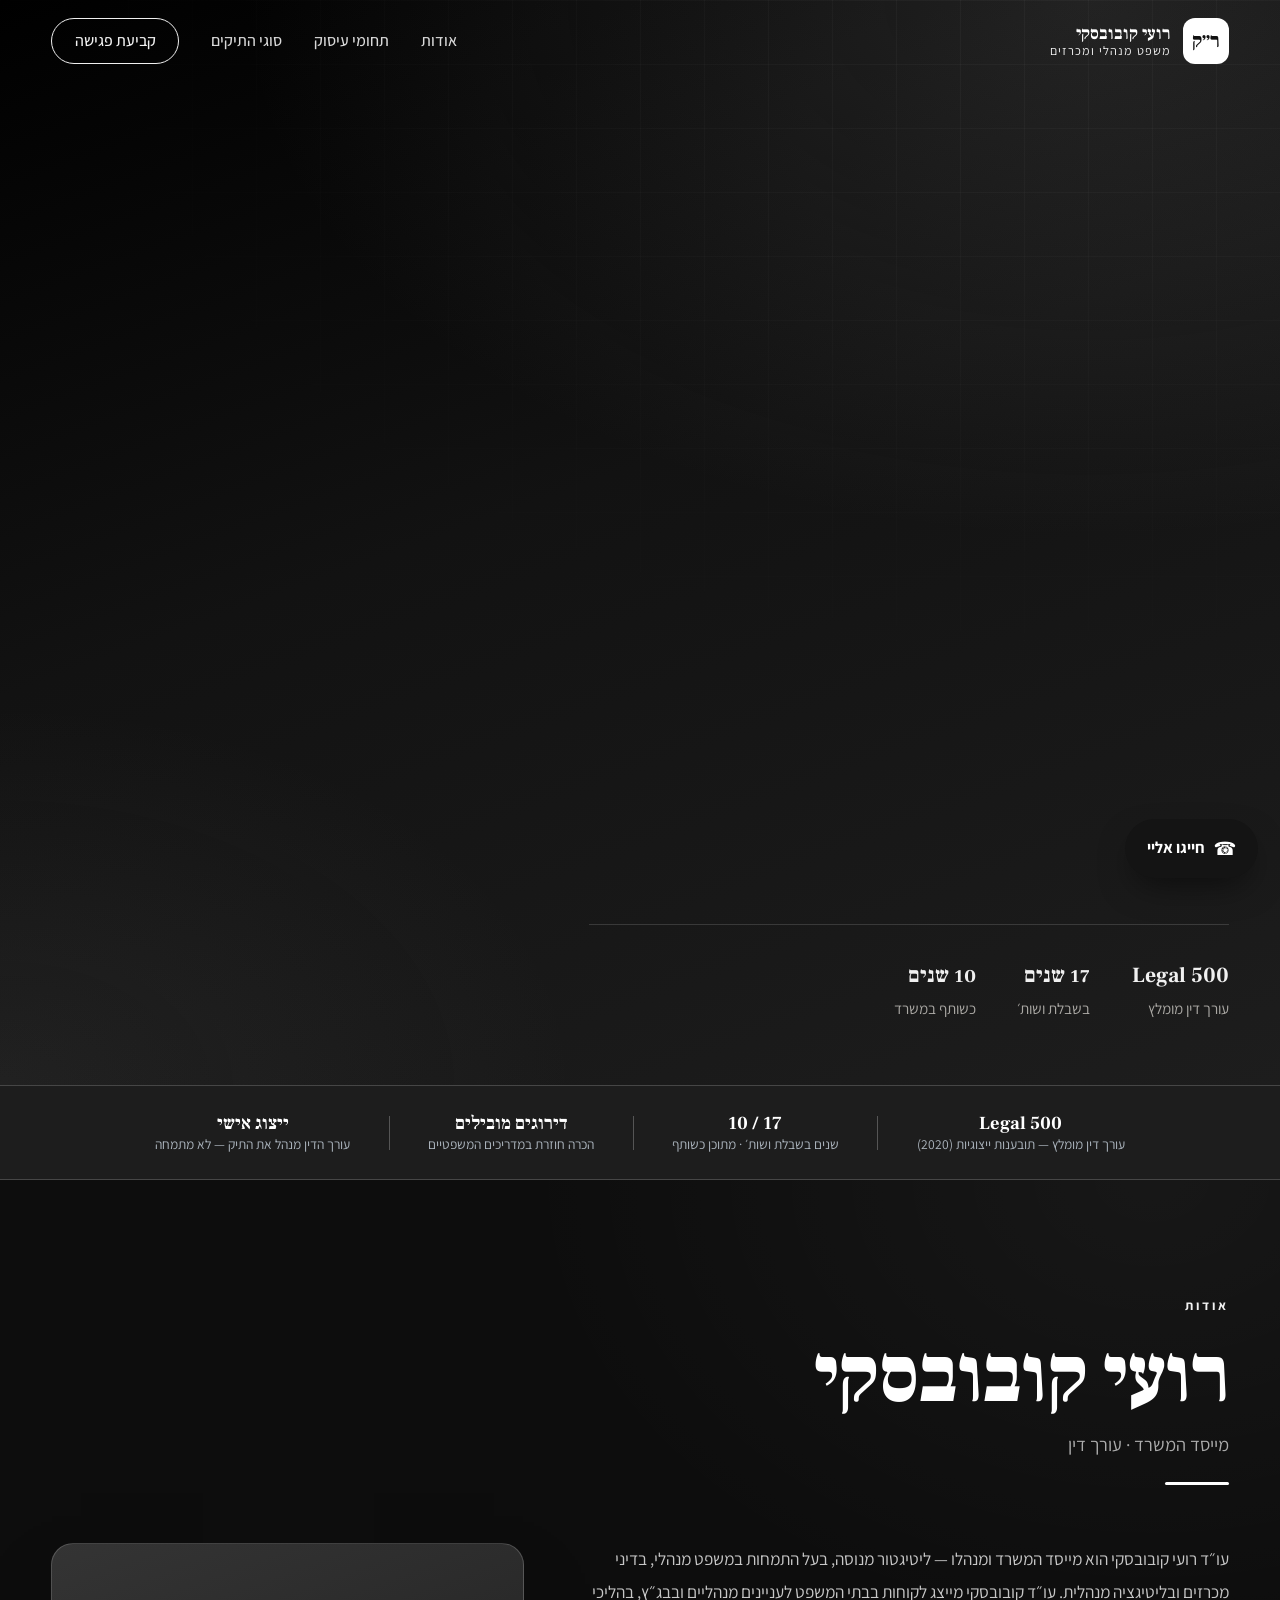
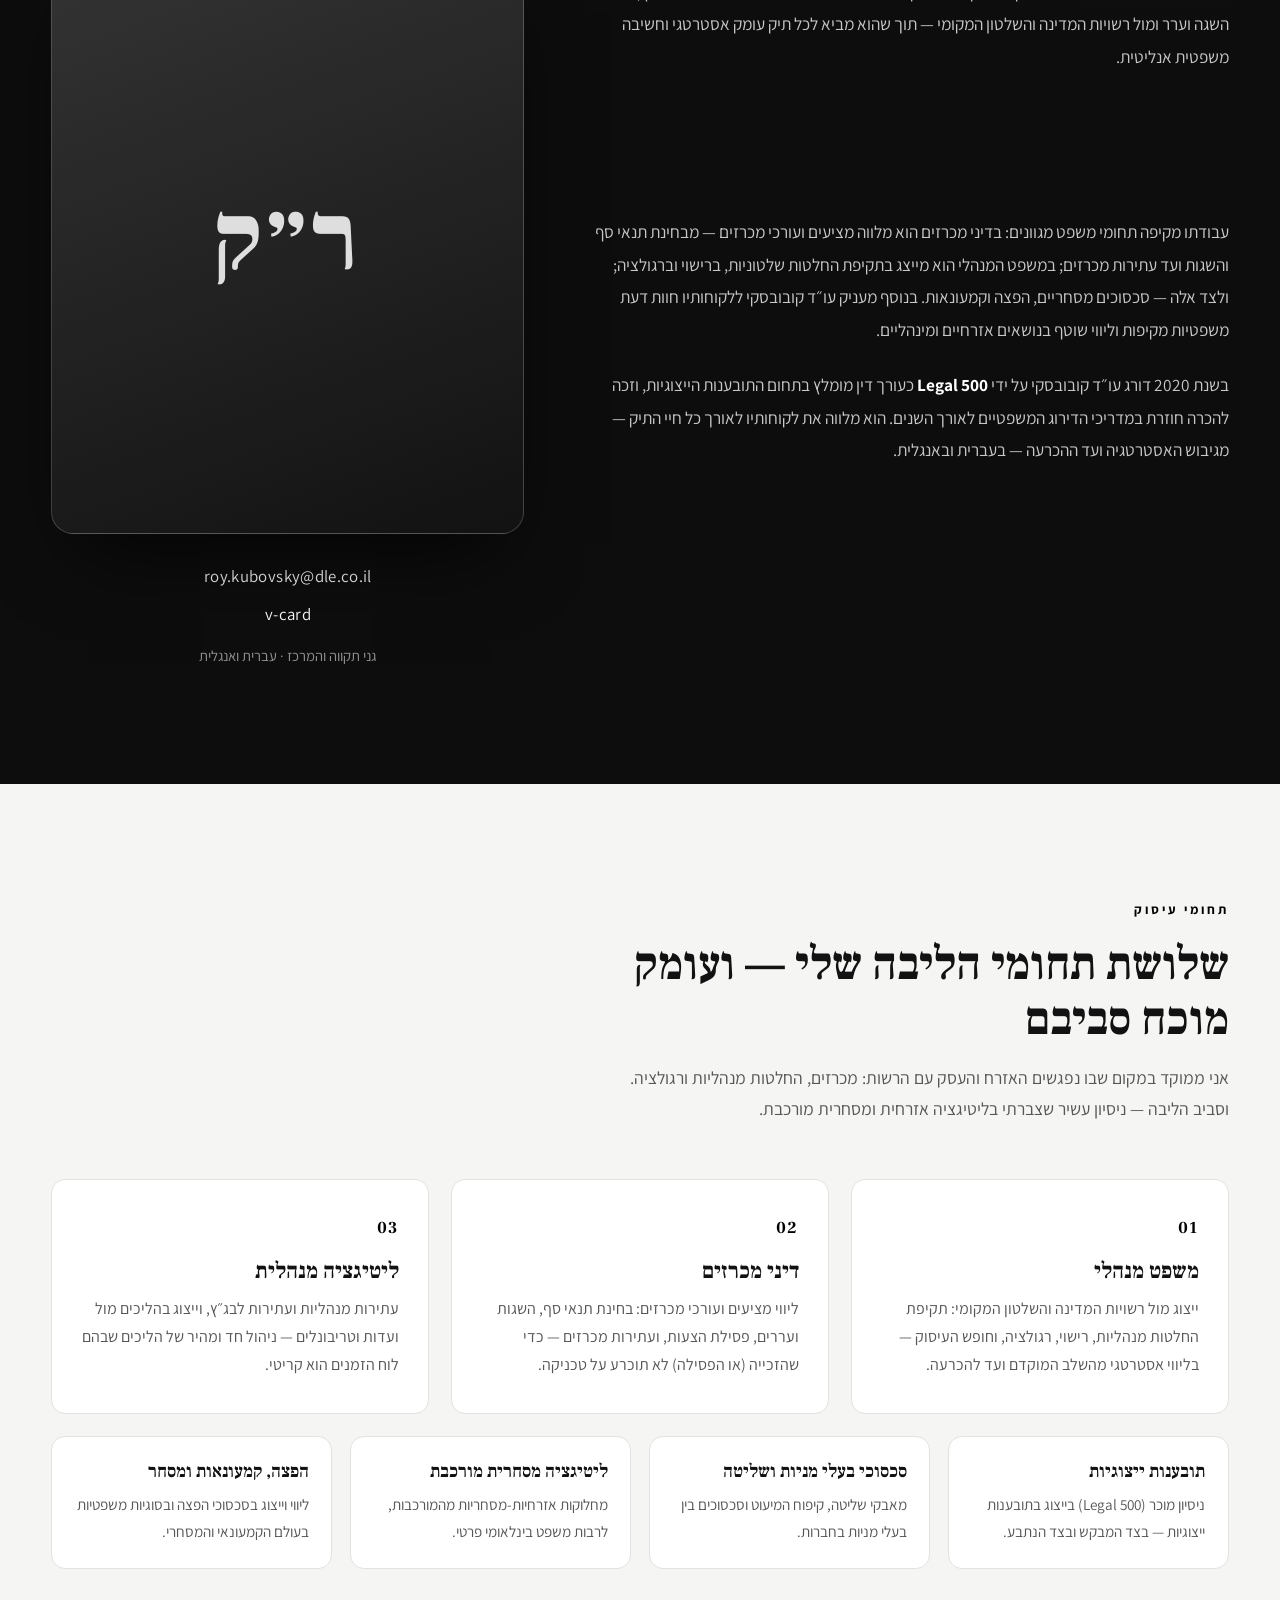
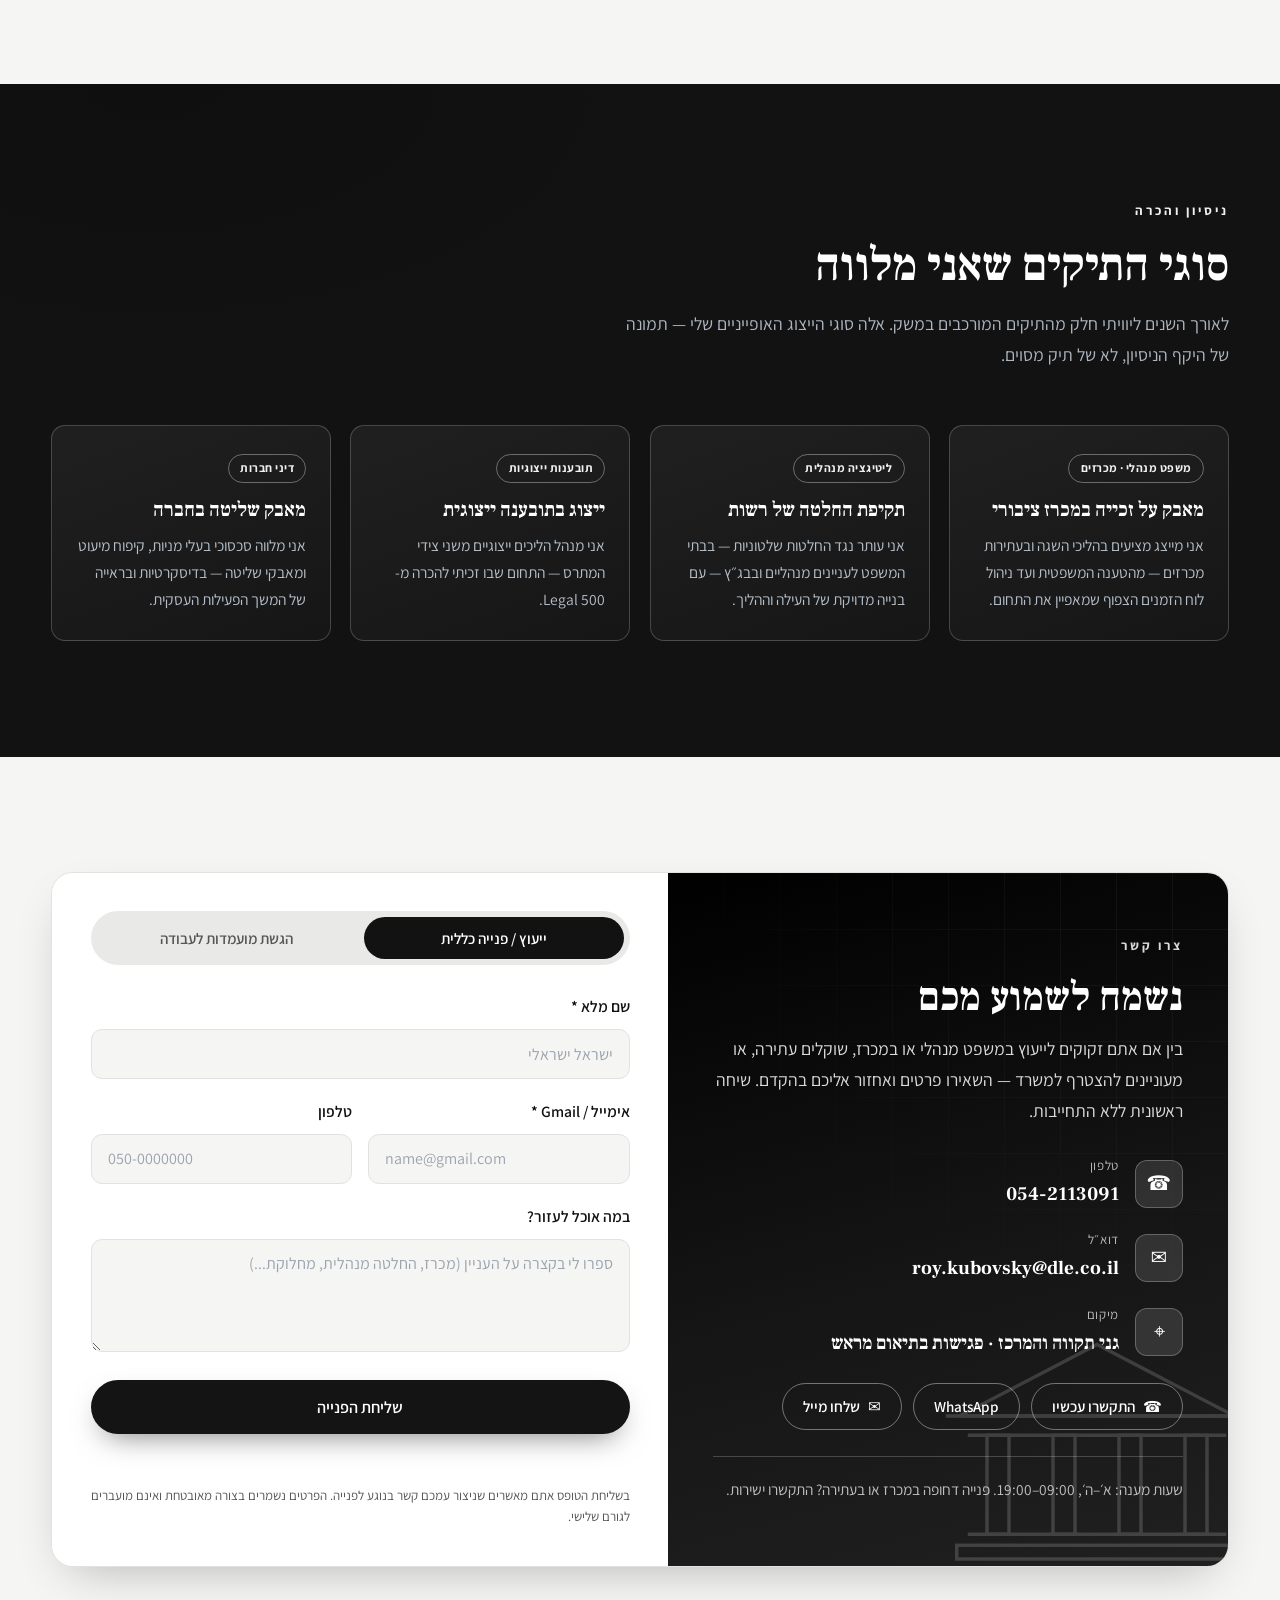
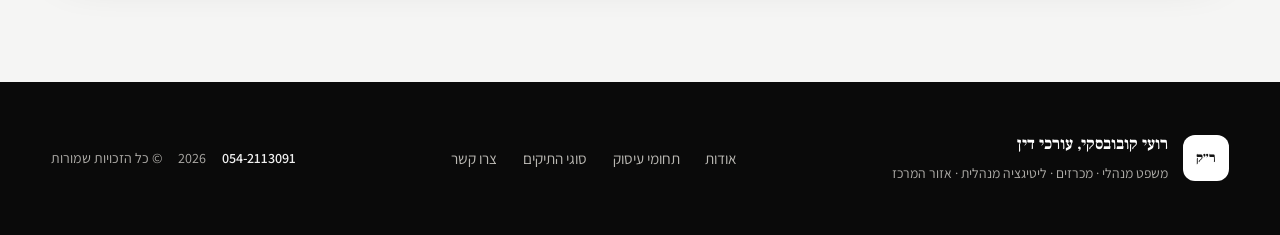
==== commit 6eb877f9: "Rebuild About as a dark firm-profile page with scroll animations - Berkman-style profile layout: ove" ====
--- a/index.html
+++ b/index.html
@@ -133,46 +133,60 @@
     </div>
   </section>
 
-  <!-- ===== About ===== -->
+  <!-- ===== About / Profile ===== -->
   <section class="section about" id="about">
-    <div class="wrap about-grid">
-      <div class="about-portrait reveal">
-        <div class="portrait-frame">
-          <img class="portrait-img" src="assets/roey-portrait.jpg" alt="עו״ד רועי קובובסקי"
-               loading="lazy"
-               data-fallback="https://media.licdn.com/dms/image/v2/C4D03AQEOGrRD3HJB4A/profile-displayphoto-shrink_400_400/profile-displayphoto-shrink_400_400/0/1516546319744?e=2147483647&amp;v=beta&amp;t=Tfmjurq1aBaALul8ncpc5-M7FAx7s1V3-oYRLQRxbyQ"
-               onerror="if(this.dataset.fallback){this.src=this.dataset.fallback;this.removeAttribute('data-fallback');}else{this.style.display='none';}" />
-          <div class="portrait-mono" aria-hidden="true">ר״ק</div>
-        </div>
-        <div class="portrait-caption">
-          <strong>עו״ד רועי קובובסקי</strong>
-          <span>מייסד המשרד</span>
-        </div>
-      </div>
-
-      <div class="about-text">
-        <p class="eyebrow reveal">אודות</p>
-        <h2 class="reveal">בניתי את דרכי בתיקים הגדולים. עכשיו אני מביא את הניסיון הזה אליכם — אישית.</h2>
-        <p class="reveal">
-          אני עורך דין המתמחה במשפט מנהלי, בדיני מכרזים ובליטיגציה מנהלית.
-          במשך <strong>17 שנים הייתי חלק ממשרד שבלת ושות׳</strong> — מהמשרדים המובילים בישראל —
-          <strong>מתוכן עשר שנים כשותף</strong>. שם ניהלתי חלק מהתיקים המורכבים במשק:
-          עתירות מנהליות, מכרזים ציבוריים, תובענות ייצוגיות, סכסוכי בעלי מניות ומאבקי שליטה,
-          וליטיגציה מסחרית מורכבת.
-        </p>
-        <p class="reveal">
-          בשנת 2020 דורגתי על ידי <strong>Legal 500</strong> כעורך דין מומלץ בתחום התובענות
-          הייצוגיות, וזכיתי להכרה חוזרת במדריכי הדירוג המשפטיים לאורך השנים. היום אני מנהל
-          משרד עצמאי מתוך אמונה פשוטה: את הידע והניסיון של משרד גדול אפשר להעניק גם ביחס
-          אישי וישיר — כשאתם מקבלים את תשומת הלב, הזמינות והאחריות המלאה שלי, בלי מתווכים.
-        </p>
-
-        <ul class="fact-list reveal">
-          <li><span class="fact-k">התמחות</span><span class="fact-v">משפט מנהלי · מכרזים · ליטיגציה מנהלית</span></li>
-          <li><span class="fact-k">רקע</span><span class="fact-v">17 שנים בשבלת ושות׳, 10 כשותף</span></li>
-          <li><span class="fact-k">הכרה</span><span class="fact-v">Legal 500 — עורך דין מומלץ (2020)</span></li>
-          <li><span class="fact-k">מיקום · שפות</span><span class="fact-v">גני תקווה והמרכז · עברית ואנגלית</span></li>
-        </ul>
+    <div class="wrap">
+      <header class="profile-head">
+        <p class="eyebrow light rise">אודות</p>
+        <h2 class="profile-name rise" style="--d:.06s">רועי קובובסקי</h2>
+        <p class="profile-role rise" style="--d:.14s">מייסד המשרד · עורך דין</p>
+        <div class="profile-rule rise" style="--d:.22s" aria-hidden="true"></div>
+      </header>
+
+      <div class="profile-grid">
+        <div class="profile-bio">
+          <p class="rise">
+            עו״ד רועי קובובסקי הוא מייסד המשרד ומנהלו — ליטיגטור מנוסה, בעל התמחות
+            במשפט מנהלי, בדיני מכרזים ובליטיגציה מנהלית. עו״ד קובובסקי מייצג לקוחות
+            בבתי המשפט לעניינים מנהליים ובבג״ץ, בהליכי השגה וערר ומול רשויות המדינה
+            והשלטון המקומי — תוך שהוא מביא לכל תיק עומק אסטרטגי וחשיבה משפטית אנליטית.
+          </p>
+          <p class="rise" style="--d:.08s">
+            במשך <strong>17 שנים</strong> היה עו״ד קובובסקי חלק ממשרד
+            <strong>שבלת ושות׳</strong> — מהמשרדים המובילים בישראל — מתוכן
+            <strong>עשר שנים כשותף</strong>. במסגרת זו ניהל חלק מהתיקים המורכבים במשק:
+            עתירות מנהליות, מכרזים ציבוריים, תובענות ייצוגיות, סכסוכי בעלי מניות
+            ומאבקי שליטה, וליטיגציה מסחרית מורכבת.
+          </p>
+          <p class="rise" style="--d:.12s">
+            עבודתו מקיפה תחומי משפט מגוונים: בדיני מכרזים הוא מלווה מציעים ועורכי
+            מכרזים — מבחינת תנאי סף והשגות ועד עתירות מכרזים; במשפט המנהלי הוא מייצג
+            בתקיפת החלטות שלטוניות, ברישוי וברגולציה; ולצד אלה — סכסוכים מסחריים,
+            הפצה וקמעונאות. בנוסף מעניק עו״ד קובובסקי ללקוחותיו חוות דעת משפטיות
+            מקיפות וליווי שוטף בנושאים אזרחיים ומינהליים.
+          </p>
+          <p class="rise" style="--d:.16s">
+            בשנת 2020 דורג עו״ד קובובסקי על ידי <strong>Legal 500</strong> כעורך דין
+            מומלץ בתחום התובענות הייצוגיות, וזכה להכרה חוזרת במדריכי הדירוג המשפטיים
+            לאורך השנים. הוא מלווה את לקוחותיו לאורך כל חיי התיק — מגיבוש האסטרטגיה
+            ועד ההכרעה — בעברית ובאנגלית.
+          </p>
+        </div>
+
+        <aside class="profile-side">
+          <figure class="profile-photo rise">
+            <img class="profile-img" src="assets/roey-portrait.jpg" alt="עו״ד רועי קובובסקי"
+                 loading="lazy"
+                 data-fallback="https://media.licdn.com/dms/image/v2/C4D03AQEOGrRD3HJB4A/profile-displayphoto-shrink_400_400/profile-displayphoto-shrink_400_400/0/1516546319744?e=2147483647&amp;v=beta&amp;t=Tfmjurq1aBaALul8ncpc5-M7FAx7s1V3-oYRLQRxbyQ"
+                 onerror="if(this.dataset.fallback){this.src=this.dataset.fallback;this.removeAttribute('data-fallback');}else{this.style.display='none';}" />
+            <div class="profile-mono" aria-hidden="true">ר״ק</div>
+          </figure>
+          <div class="profile-links">
+            <a class="profile-link rise" style="--d:.1s" href="mailto:roy.kubovsky@dle.co.il" data-email>roy.kubovsky@dle.co.il</a>
+            <a class="profile-link rise" style="--d:.18s" href="#" id="vcardLink">v-card</a>
+            <p class="profile-meta rise" style="--d:.26s">גני תקווה והמרכז · עברית ואנגלית</p>
+          </div>
+        </aside>
       </div>
     </div>
   </section>
--- a/styles.css
+++ b/styles.css
@@ -227,47 +227,61 @@
 .section-head h2 { font-size: clamp(2rem, 4vw, 2.9rem); margin-bottom: 1rem; }
 .section-sub, .contact-sub { color: var(--text-soft); font-size: 1.1rem; }
 
-/* ===== About ===== */
-.about { background: var(--paper); }
-.about-grid { display: grid; grid-template-columns: .8fr 1.2fr; gap: clamp(2rem, 5vw, 5rem); align-items: center; }
-.about-portrait { position: relative; }
-.portrait-frame {
-  position: relative;
+/* ===== About / Profile — כהה, בסגנון פרופיל של משרד מוביל ===== */
+.about { background: #0d0d0d; position: relative; overflow: hidden; }
+.about::before {
+  content: ""; position: absolute; inset: 0;
+  background: radial-gradient(90% 70% at 90% 0%, rgba(255,255,255,.045), transparent 55%);
+}
+.about > .wrap { position: relative; }
+
+.profile-head { margin-bottom: clamp(2.2rem, 5vw, 3.6rem); }
+.profile-name {
+  color: #fff;
+  font-size: clamp(2.8rem, 7vw, 5rem);
+  font-weight: 900;
+  line-height: 1.05;
+  letter-spacing: -.01em;
+}
+.profile-role { color: rgba(255,255,255,.65); font-size: 1.15rem; margin-top: .6rem; }
+.profile-rule { width: 64px; height: 3px; background: #fff; opacity: .85; margin-top: 1.4rem; border-radius: 2px; }
+
+.profile-grid {
+  display: grid; grid-template-columns: 1.15fr .85fr;
+  gap: clamp(2rem, 5vw, 4.5rem);
+  align-items: start;
+}
+.profile-bio p { color: rgba(240,240,240,.82); font-size: 1.08rem; margin-bottom: 1.35rem; line-height: 1.9; }
+.profile-bio strong { color: #fff; }
+
+.profile-photo {
+  position: relative; margin: 0;
   aspect-ratio: 4/5;
   border-radius: var(--radius-lg);
-  background: linear-gradient(160deg, var(--ink-2), var(--ink));
   overflow: hidden;
-  box-shadow: var(--shadow);
-}
-.portrait-frame::before {
-  content: ""; position: absolute; inset: 14px;
-  border: 1px solid rgba(120,120,120,.4); border-radius: 16px;
-}
-.portrait-img { position: absolute; inset: 0; width: 100%; height: 100%; object-fit: cover; object-position: center 22%; z-index: 1; }
-.portrait-mono {
+  background: linear-gradient(160deg, var(--ink-soft), var(--ink));
+  border: 1px solid rgba(255,255,255,.18);
+  box-shadow: 0 40px 80px -30px rgba(0,0,0,.8);
+}
+.profile-img {
+  position: absolute; inset: 0; width: 100%; height: 100%;
+  object-fit: cover; object-position: center 18%; z-index: 1;
+  will-change: transform;
+}
+.profile-mono {
   position: absolute; inset: 0; display: grid; place-items: center;
   font-family: var(--serif); font-weight: 900;
-  font-size: clamp(4rem, 12vw, 7rem);
-  color: rgba(120,120,120,.9);
-  letter-spacing: .05em; z-index: 0;
-}
-.portrait-caption { z-index: 2; }
-.portrait-caption {
-  position: absolute; inset-block-end: 22px; inset-inline-start: 22px;
-  background: rgba(0,0,0,.78); backdrop-filter: blur(6px);
-  padding: .7rem 1.1rem; border-radius: 12px;
-  display: flex; flex-direction: column; line-height: 1.3;
-}
-.portrait-caption strong { color: #fff; font-family: var(--serif); }
-.portrait-caption span { color: var(--blue); font-size: .82rem; }
-
-.about-text h2 { font-size: clamp(1.7rem, 3.4vw, 2.5rem); margin-bottom: 1.4rem; }
-.about-text p { color: var(--text-soft); margin-bottom: 1.15rem; font-size: 1.06rem; }
-
-.fact-list { list-style: none; margin-top: 1.8rem; display: grid; gap: .1rem; border-top: 1px solid var(--line); }
-.fact-list li { display: flex; gap: 1rem; padding: .85rem 0; border-bottom: 1px solid var(--line); }
-.fact-k { flex: 0 0 130px; font-weight: 700; color: var(--ink); }
-.fact-v { color: var(--text-soft); }
+  font-size: clamp(4rem, 10vw, 6rem);
+  color: rgba(255,255,255,.85); letter-spacing: .05em; z-index: 0;
+}
+.profile-links { margin-top: 1.7rem; text-align: center; display: grid; gap: .55rem; }
+.profile-link {
+  color: #fff; text-decoration: none;
+  font-size: 1.05rem; letter-spacing: .02em;
+  transition: opacity .2s ease;
+}
+.profile-link:hover { opacity: .7; text-decoration: underline; }
+.profile-meta { color: rgba(255,255,255,.55); font-size: .92rem; margin-top: .3rem; }
 
 /* ===== Practice cards ===== */
 .practice { background: var(--sky); }
@@ -361,6 +375,15 @@
 /* ===== Reveal animation ===== */
 .reveal { opacity: 0; transform: translateY(26px); transition: opacity .7s ease, transform .7s ease; }
 .reveal.in { opacity: 1; transform: none; }
+
+/* ===== Rise animation — דו-כיווני: עולה בכניסה, יורד ביציאה.
+   השהיה פר-אלמנט דרך --d ליצירת אפקט מדורג ===== */
+.rise {
+  opacity: 0; transform: translateY(44px);
+  transition: opacity .8s cubic-bezier(.22,.61,.36,1), transform .8s cubic-bezier(.22,.61,.36,1);
+  transition-delay: var(--d, 0s);
+}
+.rise.in { opacity: 1; transform: none; }
 
 /* ===== Responsive ===== */
 @media (max-width: 900px) {
@@ -385,9 +408,9 @@
   .hero-figure::before { display: none; }
   .hero-photo-mono { font-size: 3.6rem; }
 
-  .about-grid { grid-template-columns: 1fr; }
+  .profile-grid { grid-template-columns: 1fr; }
+  .profile-side { order: -1; max-width: 340px; margin-inline: auto; width: 100%; }
   .cards { grid-template-columns: repeat(2, 1fr); }
-  .about-portrait { max-width: 340px; }
 }
 
 @media (max-width: 560px) {
@@ -401,7 +424,7 @@
 
 @media (prefers-reduced-motion: reduce) {
   * { scroll-behavior: auto !important; }
-  .reveal { opacity: 1; transform: none; transition: none; }
+  .reveal, .rise { opacity: 1; transform: none; transition: none; }
 }
 
 /* =========================================================
@@ -421,8 +444,6 @@
 .hero-stats strong { color: var(--blue-light); }
 .hero-badge span { color: var(--blue-light); }
 .hero-photo-mono { color: rgba(255,255,255,.9); }
-.portrait-mono { color: rgba(255,255,255,.85); }
-.portrait-caption span { color: var(--blue-light); }
 .footer-nav a:hover { color: var(--blue-light); }
 .footer-legal a { color: var(--blue-light); }
 .contact-ic { color: var(--blue-light); }
@@ -530,7 +551,7 @@
 .brand-mark { background: #fff; color: #111; }
 
 /* תמונות בשחור-לבן */
-.hero-photo img, .portrait-img { filter: grayscale(1) contrast(1.03); }
+.hero-photo img, .profile-img { filter: grayscale(1) contrast(1.03); }
 
 /* כפתור חיוג צף — שחור */
 .fab { background: #141414; box-shadow: 0 14px 34px -10px rgba(0,0,0,.55); }
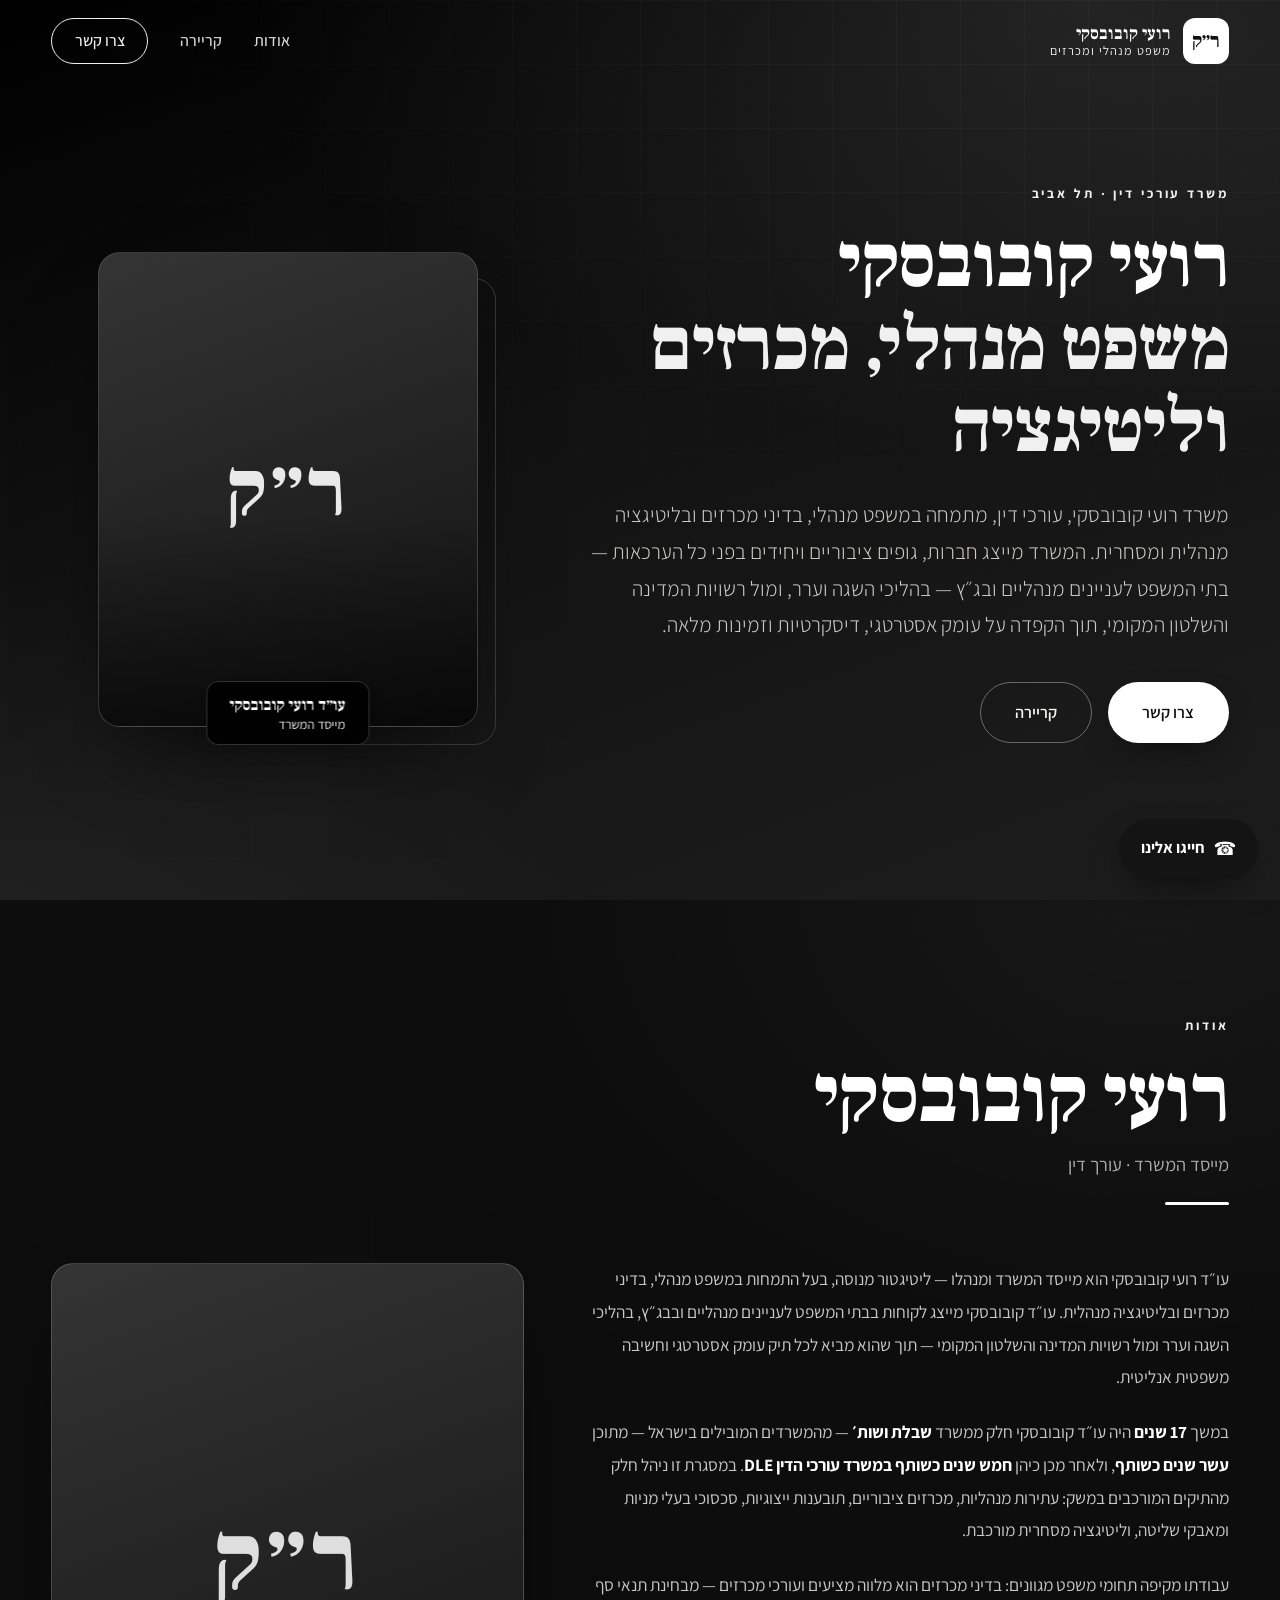
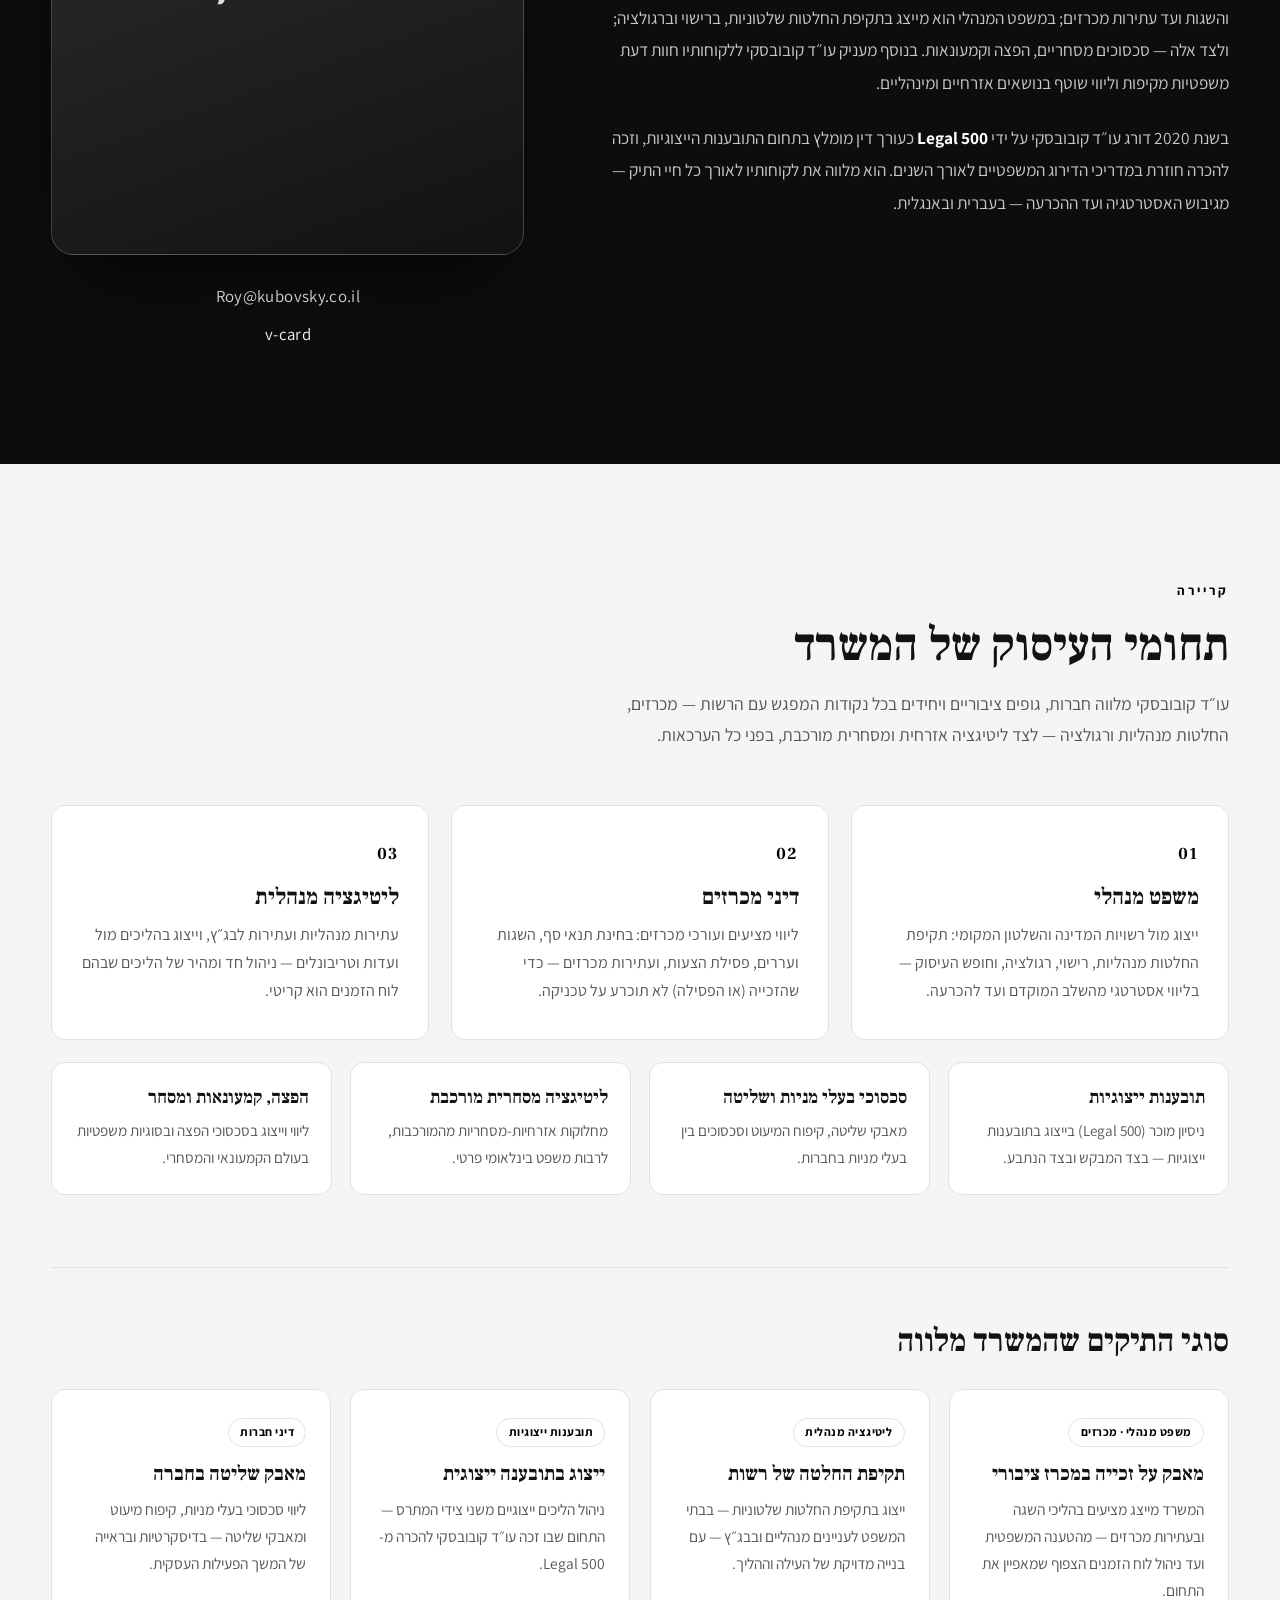
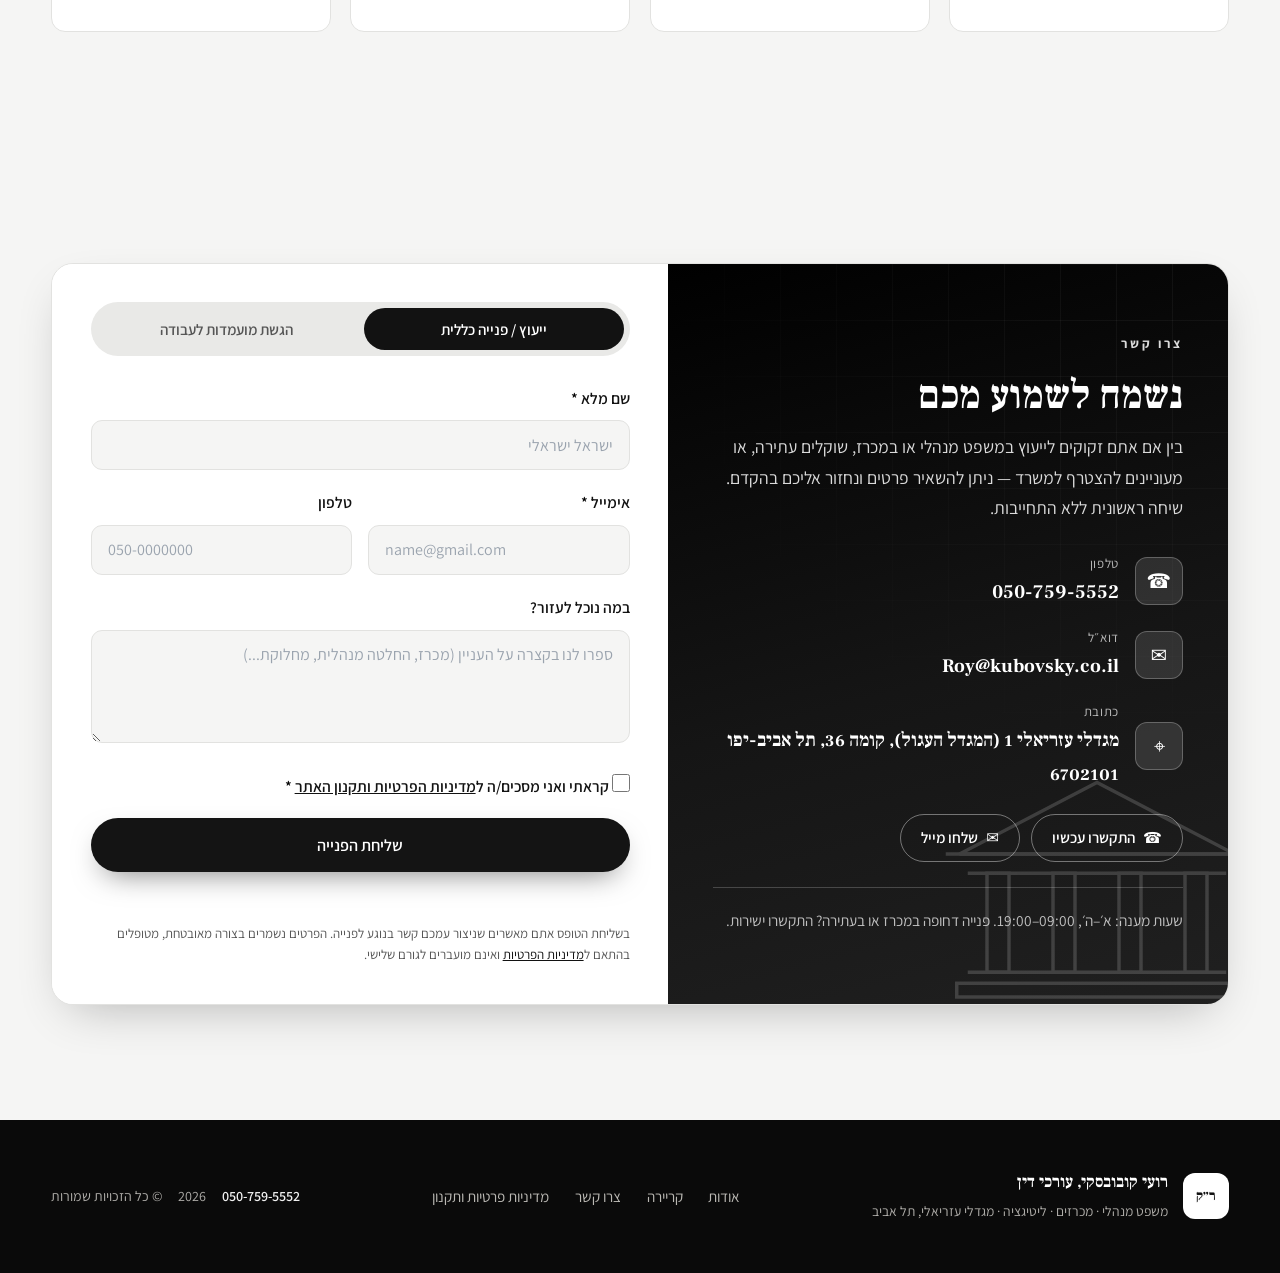
==== commit 694870bb: "Restructure to About/Career/Contact, fix firm details, add legal page - Nav reduced to three categor" ====
--- a/index.html
+++ b/index.html
@@ -3,13 +3,13 @@
 <head>
   <meta charset="UTF-8" />
   <meta name="viewport" content="width=device-width, initial-scale=1.0" />
-  <title>רועי קובובסקי · עורך דין — משפט מנהלי, מכרזים וליטיגציה מנהלית</title>
-  <meta name="description" content="עו״ד רועי קובובסקי — משרד עורכי דין למשפט מנהלי, דיני מכרזים וליטיגציה מנהלית. 17 שנים בשבלת ושות׳, מתוכן 10 כשותף. מדורג ב-Legal 500. ליווי חברות, גופים ויזמים מול רשויות — באחריות אישית מלאה." />
+  <title>רועי קובובסקי · עורכי דין — משפט מנהלי, מכרזים וליטיגציה</title>
+  <meta name="description" content="משרד רועי קובובסקי, עורכי דין — משפט מנהלי, דיני מכרזים וליטיגציה. לשעבר שותף בשבלת ושות׳ וב-DLE. מדורג ב-Legal 500. מגדלי עזריאלי, תל אביב." />
   <meta name="theme-color" content="#0a2540" />
 
   <meta property="og:type" content="website" />
-  <meta property="og:title" content="רועי קובובסקי · עורך דין — משפט מנהלי ומכרזים" />
-  <meta property="og:description" content="משפט מנהלי, דיני מכרזים וליטיגציה מנהלית · מדורג Legal 500 · 17 שנים בשבלת, 10 כשותף" />
+  <meta property="og:title" content="רועי קובובסקי · עורכי דין — משפט מנהלי ומכרזים" />
+  <meta property="og:description" content="משפט מנהלי, דיני מכרזים וליטיגציה · מדורג Legal 500 · מגדלי עזריאלי, תל אביב" />
   <meta property="og:locale" content="he_IL" />
 
   <link rel="preconnect" href="https://fonts.googleapis.com" />
@@ -26,12 +26,18 @@
     "@type": "Attorney",
     "name": "רועי קובובסקי, עורכי דין",
     "alternateName": "ROY KUBOVSKY, ADVOCATES",
-    "description": "משרד עורכי דין למשפט מנהלי, דיני מכרזים וליטיגציה מנהלית.",
+    "description": "משרד עורכי דין למשפט מנהלי, דיני מכרזים וליטיגציה.",
     "areaServed": "IL",
     "knowsLanguage": ["he", "en"],
-    "telephone": "054-2113091",
-    "email": "roy.kubovsky@dle.co.il",
-    "address": { "@type": "PostalAddress", "addressLocality": "גני תקווה", "addressCountry": "IL" },
+    "telephone": "050-759-5552",
+    "email": "Roy@kubovsky.co.il",
+    "address": {
+      "@type": "PostalAddress",
+      "streetAddress": "מגדלי עזריאלי 1 (המגדל העגול), קומה 36",
+      "addressLocality": "תל אביב-יפו",
+      "postalCode": "6702101",
+      "addressCountry": "IL"
+    },
     "knowsAbout": ["משפט מנהלי", "דיני מכרזים", "ליטיגציה מנהלית", "תובענות ייצוגיות", "ליטיגציה מסחרית"]
   }
   </script>
@@ -51,9 +57,8 @@
 
       <nav class="nav-links" aria-label="ניווט ראשי">
         <a href="#about">אודות</a>
-        <a href="#practice">תחומי עיסוק</a>
-        <a href="#experience">סוגי התיקים</a>
-        <a href="#contact" class="nav-cta">קביעת פגישה</a>
+        <a href="#career">קריירה</a>
+        <a href="#contact" class="nav-cta">צרו קשר</a>
       </nav>
 
       <button class="nav-toggle" id="navToggle" aria-label="פתיחת תפריט" aria-expanded="false">
@@ -67,29 +72,21 @@
     <div class="hero-bg" aria-hidden="true"></div>
     <div class="wrap hero-inner">
       <div class="hero-copy">
-        <p class="eyebrow reveal">משרד עורכי דין · משפט מנהלי ומכרזים · אזור המרכז</p>
+        <p class="eyebrow reveal">משרד עורכי דין · תל אביב</p>
         <h1 class="hero-title reveal">
-          משפט מנהלי ומכרזים —<br />
-          <span class="accent">הניסיון מהתיקים הגדולים במשק,</span><br />
-          באחריות אישית מלאה.
+          רועי קובובסקי<br />
+          <span class="accent">משפט מנהלי, מכרזים וליטיגציה</span>
         </h1>
         <p class="hero-lead reveal">
-          המשרד מלווה חברות, גופים ציבוריים ויזמים בכל נקודות המפגש עם הרשויות:
-          מכרזים ציבוריים, עתירות מנהליות ובג״ץ, רגולציה ורישוי — לצד ליטיגציה
-          מסחרית מורכבת. אחרי 17 שנים בשבלת ושות׳, מתוכן עשר כשותף, הקמתי משרד
-          עצמאי שבו התיק שלכם מנוהל מהיום הראשון ועד ההכרעה על ידי מי שמכיר אותו
-          לעומק: אני.
+          משרד רועי קובובסקי, עורכי דין, מתמחה במשפט מנהלי, בדיני מכרזים ובליטיגציה
+          מנהלית ומסחרית. המשרד מייצג חברות, גופים ציבוריים ויחידים בפני כל הערכאות —
+          בתי המשפט לעניינים מנהליים ובג״ץ — בהליכי השגה וערר, ומול רשויות המדינה
+          והשלטון המקומי, תוך הקפדה על עומק אסטרטגי, דיסקרטיות וזמינות מלאה.
         </p>
         <div class="hero-actions reveal">
-          <a href="#contact" class="btn btn-primary">קביעת פגישת ייעוץ</a>
-          <a href="#practice" class="btn btn-ghost">תחומי העיסוק</a>
-        </div>
-
-        <ul class="hero-stats reveal" aria-label="נתונים">
-          <li><strong>Legal 500</strong><span>עורך דין מומלץ</span></li>
-          <li><strong>17 שנים</strong><span>בשבלת ושות׳</span></li>
-          <li><strong>10 שנים</strong><span>כשותף במשרד</span></li>
-        </ul>
+          <a href="#contact" class="btn btn-primary">צרו קשר</a>
+          <a href="#career" class="btn btn-ghost">קריירה</a>
+        </div>
       </div>
 
       <figure class="hero-figure reveal">
@@ -102,34 +99,9 @@
         </div>
         <figcaption class="hero-badge">
           <strong>עו״ד רועי קובובסקי</strong>
-          <span>מייסד המשרד · לשעבר שותף, שבלת ושות׳</span>
+          <span>מייסד המשרד</span>
         </figcaption>
       </figure>
-    </div>
-  </section>
-
-  <!-- ===== Recognition strip ===== -->
-  <section class="recognition" aria-label="הכרה וניסיון">
-    <div class="wrap rec-inner">
-      <div class="rec-item reveal">
-        <strong>Legal 500</strong>
-        <span>עורך דין מומלץ — תובענות ייצוגיות (2020)</span>
-      </div>
-      <div class="rec-sep" aria-hidden="true"></div>
-      <div class="rec-item reveal">
-        <strong>17 / 10</strong>
-        <span>שנים בשבלת ושות׳ · מתוכן כשותף</span>
-      </div>
-      <div class="rec-sep" aria-hidden="true"></div>
-      <div class="rec-item reveal">
-        <strong>דירוגים מובילים</strong>
-        <span>הכרה חוזרת במדריכים המשפטיים</span>
-      </div>
-      <div class="rec-sep" aria-hidden="true"></div>
-      <div class="rec-item reveal">
-        <strong>ייצוג אישי</strong>
-        <span>עורך הדין מנהל את התיק — לא מתמחה</span>
-      </div>
     </div>
   </section>
 
@@ -154,7 +126,8 @@
           <p class="rise" style="--d:.08s">
             במשך <strong>17 שנים</strong> היה עו״ד קובובסקי חלק ממשרד
             <strong>שבלת ושות׳</strong> — מהמשרדים המובילים בישראל — מתוכן
-            <strong>עשר שנים כשותף</strong>. במסגרת זו ניהל חלק מהתיקים המורכבים במשק:
+            <strong>עשר שנים כשותף</strong>, ולאחר מכן כיהן <strong>חמש שנים כשותף
+            במשרד עורכי הדין DLE</strong>. במסגרת זו ניהל חלק מהתיקים המורכבים במשק:
             עתירות מנהליות, מכרזים ציבוריים, תובענות ייצוגיות, סכסוכי בעלי מניות
             ומאבקי שליטה, וליטיגציה מסחרית מורכבת.
           </p>
@@ -182,24 +155,24 @@
             <div class="profile-mono" aria-hidden="true">ר״ק</div>
           </figure>
           <div class="profile-links">
-            <a class="profile-link rise" style="--d:.1s" href="mailto:roy.kubovsky@dle.co.il" data-email>roy.kubovsky@dle.co.il</a>
+            <a class="profile-link rise" style="--d:.1s" href="mailto:Roy@kubovsky.co.il" data-email>Roy@kubovsky.co.il</a>
             <a class="profile-link rise" style="--d:.18s" href="#" id="vcardLink">v-card</a>
-            <p class="profile-meta rise" style="--d:.26s">גני תקווה והמרכז · עברית ואנגלית</p>
           </div>
         </aside>
       </div>
     </div>
   </section>
 
-  <!-- ===== Practice areas ===== -->
-  <section class="section practice" id="practice">
+  <!-- ===== Career: practice areas + representative matters ===== -->
+  <section class="section career" id="career">
     <div class="wrap">
       <div class="section-head reveal">
-        <p class="eyebrow">תחומי עיסוק</p>
-        <h2>שלושת תחומי הליבה שלי — ועומק מוכח סביבם</h2>
+        <p class="eyebrow">קריירה</p>
+        <h2>תחומי העיסוק של המשרד</h2>
         <p class="section-sub">
-          אני ממוקד במקום שבו נפגשים האזרח והעסק עם הרשות: מכרזים, החלטות מנהליות
-          ורגולציה. וסביב הליבה — ניסיון עשיר שצברתי בליטיגציה אזרחית ומסחרית מורכבת.
+          עו״ד קובובסקי מלווה חברות, גופים ציבוריים ויחידים בכל נקודות המפגש עם
+          הרשות — מכרזים, החלטות מנהליות ורגולציה — לצד ליטיגציה אזרחית ומסחרית
+          מורכבת, בפני כל הערכאות.
         </p>
       </div>
 
@@ -239,41 +212,29 @@
           <p>ליווי וייצוג בסכסוכי הפצה ובסוגיות משפטיות בעולם הקמעונאי והמסחרי.</p>
         </article>
       </div>
-    </div>
-  </section>
-
-  <!-- ===== Representative experience ===== -->
-  <section class="section experience" id="experience">
-    <div class="wrap">
-      <div class="section-head section-head-light reveal">
-        <p class="eyebrow light">ניסיון והכרה</p>
-        <h2>סוגי התיקים שאני מלווה</h2>
-        <p class="section-sub light">
-          לאורך השנים ליוויתי חלק מהתיקים המורכבים במשק. אלה סוגי הייצוג האופייניים שלי —
-          תמונה של היקף הניסיון, לא של תיק מסוים.
-        </p>
-      </div>
+
+      <h3 class="career-sub reveal">סוגי התיקים שהמשרד מלווה</h3>
 
       <div class="matters">
         <article class="matter reveal">
           <span class="matter-tag">משפט מנהלי · מכרזים</span>
           <h3>מאבק על זכייה במכרז ציבורי</h3>
-          <p>אני מייצג מציעים בהליכי השגה ובעתירות מכרזים — מהטענה המשפטית ועד ניהול לוח הזמנים הצפוף שמאפיין את התחום.</p>
+          <p>המשרד מייצג מציעים בהליכי השגה ובעתירות מכרזים — מהטענה המשפטית ועד ניהול לוח הזמנים הצפוף שמאפיין את התחום.</p>
         </article>
         <article class="matter reveal">
           <span class="matter-tag">ליטיגציה מנהלית</span>
           <h3>תקיפת החלטה של רשות</h3>
-          <p>אני עותר נגד החלטות שלטוניות — בבתי המשפט לעניינים מנהליים ובבג״ץ — עם בנייה מדויקת של העילה וההליך.</p>
+          <p>ייצוג בתקיפת החלטות שלטוניות — בבתי המשפט לעניינים מנהליים ובבג״ץ — עם בנייה מדויקת של העילה וההליך.</p>
         </article>
         <article class="matter reveal">
           <span class="matter-tag">תובענות ייצוגיות</span>
           <h3>ייצוג בתובענה ייצוגית</h3>
-          <p>אני מנהל הליכים ייצוגיים משני צידי המתרס — התחום שבו זכיתי להכרה מ-Legal 500.</p>
+          <p>ניהול הליכים ייצוגיים משני צידי המתרס — התחום שבו זכה עו״ד קובובסקי להכרה מ-Legal 500.</p>
         </article>
         <article class="matter reveal">
           <span class="matter-tag">דיני חברות</span>
           <h3>מאבק שליטה בחברה</h3>
-          <p>אני מלווה סכסוכי בעלי מניות, קיפוח מיעוט ומאבקי שליטה — בדיסקרטיות ובראייה של המשך הפעילות העסקית.</p>
+          <p>ליווי סכסוכי בעלי מניות, קיפוח מיעוט ומאבקי שליטה — בדיסקרטיות ובראייה של המשך הפעילות העסקית.</p>
         </article>
       </div>
     </div>
@@ -302,7 +263,7 @@
             <h2>נשמח לשמוע מכם</h2>
             <p class="contact-sub">
               בין אם אתם זקוקים לייעוץ במשפט מנהלי או במכרז, שוקלים עתירה, או מעוניינים
-              להצטרף למשרד — השאירו פרטים ואחזור אליכם בהקדם. שיחה ראשונית ללא התחייבות.
+              להצטרף למשרד — ניתן להשאיר פרטים ונחזור אליכם בהקדם. שיחה ראשונית ללא התחייבות.
             </p>
 
             <ul class="contact-list">
@@ -310,29 +271,28 @@
                 <span class="contact-ic" aria-hidden="true">☎</span>
                 <div>
                   <span class="contact-k">טלפון</span>
-                  <a href="tel:054-2113091" class="contact-v">054-2113091</a>
+                  <a href="tel:+972507595552" class="contact-v">050-759-5552</a>
                 </div>
               </li>
               <li>
                 <span class="contact-ic" aria-hidden="true">✉</span>
                 <div>
                   <span class="contact-k">דוא״ל</span>
-                  <a href="mailto:roy.kubovsky@dle.co.il" class="contact-v" id="emailLink" data-email>roy.kubovsky@dle.co.il</a>
+                  <a href="mailto:Roy@kubovsky.co.il" class="contact-v" id="emailLink" data-email>Roy@kubovsky.co.il</a>
                 </div>
               </li>
               <li>
                 <span class="contact-ic" aria-hidden="true">⌖</span>
                 <div>
-                  <span class="contact-k">מיקום</span>
-                  <span class="contact-v">גני תקווה והמרכז · פגישות בתיאום מראש</span>
+                  <span class="contact-k">כתובת</span>
+                  <span class="contact-v">מגדלי עזריאלי 1 (המגדל העגול), קומה 36, תל אביב-יפו 6702101</span>
                 </div>
               </li>
             </ul>
 
             <div class="contact-quick">
-              <a class="qa-btn" href="tel:054-2113091"><span aria-hidden="true">☎</span> התקשרו עכשיו</a>
-              <a class="qa-btn" href="https://wa.me/972542113091" target="_blank" rel="noopener">WhatsApp</a>
-              <a class="qa-btn" href="mailto:roy.kubovsky@dle.co.il" data-email><span aria-hidden="true">✉</span> שלחו מייל</a>
+              <a class="qa-btn" href="tel:+972507595552"><span aria-hidden="true">☎</span> התקשרו עכשיו</a>
+              <a class="qa-btn" href="mailto:Roy@kubovsky.co.il" data-email><span aria-hidden="true">✉</span> שלחו מייל</a>
             </div>
 
             <p class="contact-note">
@@ -355,7 +315,7 @@
 
             <div class="field-row">
               <div class="field">
-                <label for="f-email">אימייל / Gmail <span class="req">*</span></label>
+                <label for="f-email">אימייל <span class="req">*</span></label>
                 <input type="email" id="f-email" name="email" autocomplete="email" required maxlength="200" placeholder="name@gmail.com" dir="ltr" />
               </div>
               <div class="field">
@@ -365,8 +325,8 @@
             </div>
 
             <div class="field" data-when="general">
-              <label for="f-message">במה אוכל לעזור?</label>
-              <textarea id="f-message" name="message" rows="4" maxlength="4000" placeholder="ספרו לי בקצרה על העניין (מכרז, החלטה מנהלית, מחלוקת...)"></textarea>
+              <label for="f-message">במה נוכל לעזור?</label>
+              <textarea id="f-message" name="message" rows="4" maxlength="4000" placeholder="ספרו לנו בקצרה על העניין (מכרז, החלטה מנהלית, מחלוקת...)"></textarea>
             </div>
 
             <div class="field" data-when="job" hidden>
@@ -374,9 +334,16 @@
               <textarea id="f-fit" name="fit_reason" rows="5" maxlength="4000" placeholder="ספרו על עצמכם, על הניסיון שלכם ולמה אתם רוצים להצטרף למשרד..."></textarea>
             </div>
 
+            <div class="field field-consent">
+              <label class="consent" for="f-consent">
+                <input type="checkbox" id="f-consent" required />
+                <span>קראתי ואני מסכים/ה ל<a href="privacy.html" target="_blank" rel="noopener">מדיניות הפרטיות ותקנון האתר</a> <span class="req">*</span></span>
+              </label>
+            </div>
+
             <button type="submit" class="btn btn-primary btn-block" id="submitBtn">שליחת הפנייה</button>
             <p class="form-status" id="formStatus" role="status" aria-live="polite"></p>
-            <p class="form-fineprint">בשליחת הטופס אתם מאשרים שניצור עמכם קשר בנוגע לפנייה. הפרטים נשמרים בצורה מאובטחת ואינם מועברים לגורם שלישי.</p>
+            <p class="form-fineprint">בשליחת הטופס אתם מאשרים שניצור עמכם קשר בנוגע לפנייה. הפרטים נשמרים בצורה מאובטחת, מטופלים בהתאם ל<a href="privacy.html" target="_blank" rel="noopener">מדיניות הפרטיות</a> ואינם מועברים לגורם שלישי.</p>
           </form>
         </div>
       </div>
@@ -384,9 +351,9 @@
   </section>
 
   <!-- ===== Floating call button ===== -->
-  <a href="tel:054-2113091" class="fab" aria-label="חייגו עכשיו 054-2113091">
+  <a href="tel:+972507595552" class="fab" aria-label="חייגו עכשיו 050-759-5552">
     <span class="fab-ic" aria-hidden="true">☎</span>
-    <span class="fab-text">חייגו אליי</span>
+    <span class="fab-text">חייגו אלינו</span>
   </a>
 
   <!-- ===== Footer ===== -->
@@ -396,17 +363,17 @@
         <span class="brand-mark">ר״ק</span>
         <div>
           <strong>רועי קובובסקי, עורכי דין</strong>
-          <span>משפט מנהלי · מכרזים · ליטיגציה מנהלית · אזור המרכז</span>
+          <span>משפט מנהלי · מכרזים · ליטיגציה · מגדלי עזריאלי, תל אביב</span>
         </div>
       </div>
       <nav class="footer-nav" aria-label="ניווט תחתון">
         <a href="#about">אודות</a>
-        <a href="#practice">תחומי עיסוק</a>
-        <a href="#experience">סוגי התיקים</a>
+        <a href="#career">קריירה</a>
         <a href="#contact">צרו קשר</a>
+        <a href="privacy.html">מדיניות פרטיות ותקנון</a>
       </nav>
       <div class="footer-legal">
-        <a href="tel:054-2113091">054-2113091</a>
+        <a href="tel:+972507595552">050-759-5552</a>
         <span id="year"></span> © כל הזכויות שמורות
       </div>
     </div>
--- a/styles.css
+++ b/styles.css
@@ -283,8 +283,14 @@
 .profile-link:hover { opacity: .7; text-decoration: underline; }
 .profile-meta { color: rgba(255,255,255,.55); font-size: .92rem; margin-top: .3rem; }
 
-/* ===== Practice cards ===== */
-.practice { background: var(--sky); }
+/* ===== Career: practice cards + representative matters ===== */
+.career { background: var(--sky); }
+.career-sub {
+  font-size: clamp(1.5rem, 3vw, 2rem);
+  margin: clamp(3rem, 6vw, 4.5rem) 0 1.8rem;
+  padding-top: clamp(2.4rem, 5vw, 3.4rem);
+  border-top: 1px solid var(--line);
+}
 .cards { display: grid; grid-template-columns: repeat(3, 1fr); gap: 1.4rem; }
 .card {
   background: var(--paper);
@@ -477,19 +483,8 @@
 }
 
 /* =========================================================
-   רכיבים — רצועת הכרה, תחומי עיסוק, סוגי תיקים
+   רכיבים — תחומי עיסוק, סוגי תיקים
    ========================================================= */
-
-/* ===== Recognition ribbon ===== */
-.recognition { background: var(--ink-2); border-block: 1px solid rgba(255,255,255,.18); }
-.rec-inner {
-  display: flex; align-items: center; justify-content: center;
-  flex-wrap: wrap; gap: 1rem 2.4rem; padding: 1.6rem 0;
-}
-.rec-item { display: flex; flex-direction: column; text-align: center; line-height: 1.3; }
-.rec-item strong { font-family: var(--serif); font-size: 1.15rem; color: #fff; }
-.rec-item span { font-size: .85rem; color: rgba(226,238,251,.72); }
-.rec-sep { width: 1px; height: 34px; background: rgba(255,255,255,.25); }
 
 /* ===== Practice: flagship + secondary ===== */
 .cards-flagship { margin-bottom: 1.4rem; }
@@ -500,43 +495,31 @@
 .card-sm::before { display: none; }
 .card-sm:hover { transform: translateY(-4px); }
 
-/* ===== Experience / representative matters (dark) ===== */
-.experience { background: var(--ink); color: var(--sky); position: relative; overflow: hidden; }
-.experience::before {
-  content: ""; position: absolute; inset: 0;
-  background: radial-gradient(75% 75% at 12% 0%, rgba(0,0,0,.18), transparent 55%);
-}
-.experience > .wrap { position: relative; }
-.section-head-light h2 { color: #fff; }
-.section-sub.light { color: rgba(226,238,251,.75); }
-
+/* ===== Representative matters (light cards, בתוך "קריירה") ===== */
 .matters { display: grid; grid-template-columns: repeat(4, 1fr); gap: 1.2rem; }
 .matter {
-  background: linear-gradient(160deg, rgba(255,255,255,.06), rgba(255,255,255,.02));
-  border: 1px solid rgba(255,255,255,.2);
+  background: var(--paper);
+  border: 1px solid var(--line);
   border-radius: var(--radius); padding: 1.7rem 1.5rem;
-  transition: transform .28s ease, border-color .28s ease, background .28s ease;
-}
-.matter:hover { transform: translateY(-6px); border-color: rgba(255,255,255,.5); background: linear-gradient(160deg, rgba(255,255,255,.09), rgba(255,255,255,.03)); }
+  transition: transform .28s ease, border-color .28s ease, box-shadow .28s ease;
+}
+.matter:hover { transform: translateY(-6px); border-color: transparent; box-shadow: var(--shadow); }
 .matter-tag {
   display: inline-block; font-size: .74rem; font-weight: 700; letter-spacing: .04em;
-  color: var(--blue-light); border: 1px solid rgba(255,255,255,.35);
+  color: var(--blue-deep); border: 1px solid var(--line);
   padding: .2rem .7rem; border-radius: 999px; margin-bottom: 1rem;
 }
-.matter h3 { color: #fff; font-size: 1.25rem; margin-bottom: .55rem; }
-.matter p { color: rgba(226,238,251,.78); font-size: .97rem; }
+.matter h3 { color: var(--ink); font-size: 1.25rem; margin-bottom: .55rem; }
+.matter p { color: var(--text-soft); font-size: .97rem; }
 
 /* ===== Responsive for components ===== */
 @media (max-width: 900px) {
   .cards-secondary { grid-template-columns: repeat(2, 1fr); }
   .matters { grid-template-columns: repeat(2, 1fr); }
-  .rec-sep { display: none; }
-  .rec-inner { gap: 1.1rem 1.8rem; }
 }
 @media (max-width: 560px) {
   .cards-secondary { grid-template-columns: 1fr; }
   .matters { grid-template-columns: 1fr; }
-  .rec-inner { flex-direction: column; gap: 1rem; }
 }
 
 /* =========================================================
@@ -627,3 +610,41 @@
   .contact-panel { grid-template-columns: 1fr; }
   .contact-aside { padding-block: 2.4rem; }
 }
+
+/* ===== תיבת הסכמה למדיניות פרטיות ===== */
+.field-consent { margin-top: .4rem; }
+.consent {
+  display: flex; align-items: flex-start; gap: .6rem;
+  font-weight: 400; color: var(--text-soft); font-size: .92rem; line-height: 1.5;
+  cursor: pointer;
+}
+.consent input[type="checkbox"] {
+  width: 18px; height: 18px; margin-top: .2rem; flex-shrink: 0;
+  accent-color: var(--ink); cursor: pointer;
+}
+.consent a { color: var(--ink); font-weight: 600; text-decoration: underline; }
+.consent a:hover { color: var(--blue-deep); }
+.form-fineprint a { color: var(--ink); text-decoration: underline; }
+
+/* =========================================================
+   עמוד תקנון / מדיניות פרטיות
+   ========================================================= */
+.legal-body { background: var(--paper); }
+.legal-nav { position: static; height: auto; width: auto; background: none; transform: none; box-shadow: none; padding: 0; flex-direction: row; }
+.legal { padding-top: clamp(7rem, 12vw, 9rem); background: var(--paper); }
+.legal-wrap { max-width: 820px; margin-inline: auto; }
+.legal-wrap h1 { font-size: clamp(2rem, 5vw, 3rem); margin: .4rem 0 .6rem; }
+.legal-updated { color: var(--text-soft); font-size: .92rem; margin-bottom: 2.4rem; }
+.legal-wrap h2 {
+  font-size: clamp(1.25rem, 2.6vw, 1.6rem);
+  margin: 2.2rem 0 .8rem; color: var(--ink);
+}
+.legal-wrap p { color: var(--text-soft); font-size: 1.05rem; margin-bottom: 1rem; line-height: 1.9; }
+.legal-wrap ol { color: var(--text-soft); font-size: 1.05rem; line-height: 1.9; padding-inline-start: 1.4rem; margin-bottom: 1.1rem; }
+.legal-wrap li { margin-bottom: .5rem; }
+.legal-wrap a { color: var(--ink); font-weight: 600; text-decoration: underline; }
+.legal-wrap a:hover { color: var(--blue-deep); }
+.legal-back { margin-top: 2.8rem; }
+@media (max-width: 900px) {
+  .legal-nav { display: flex; }
+}
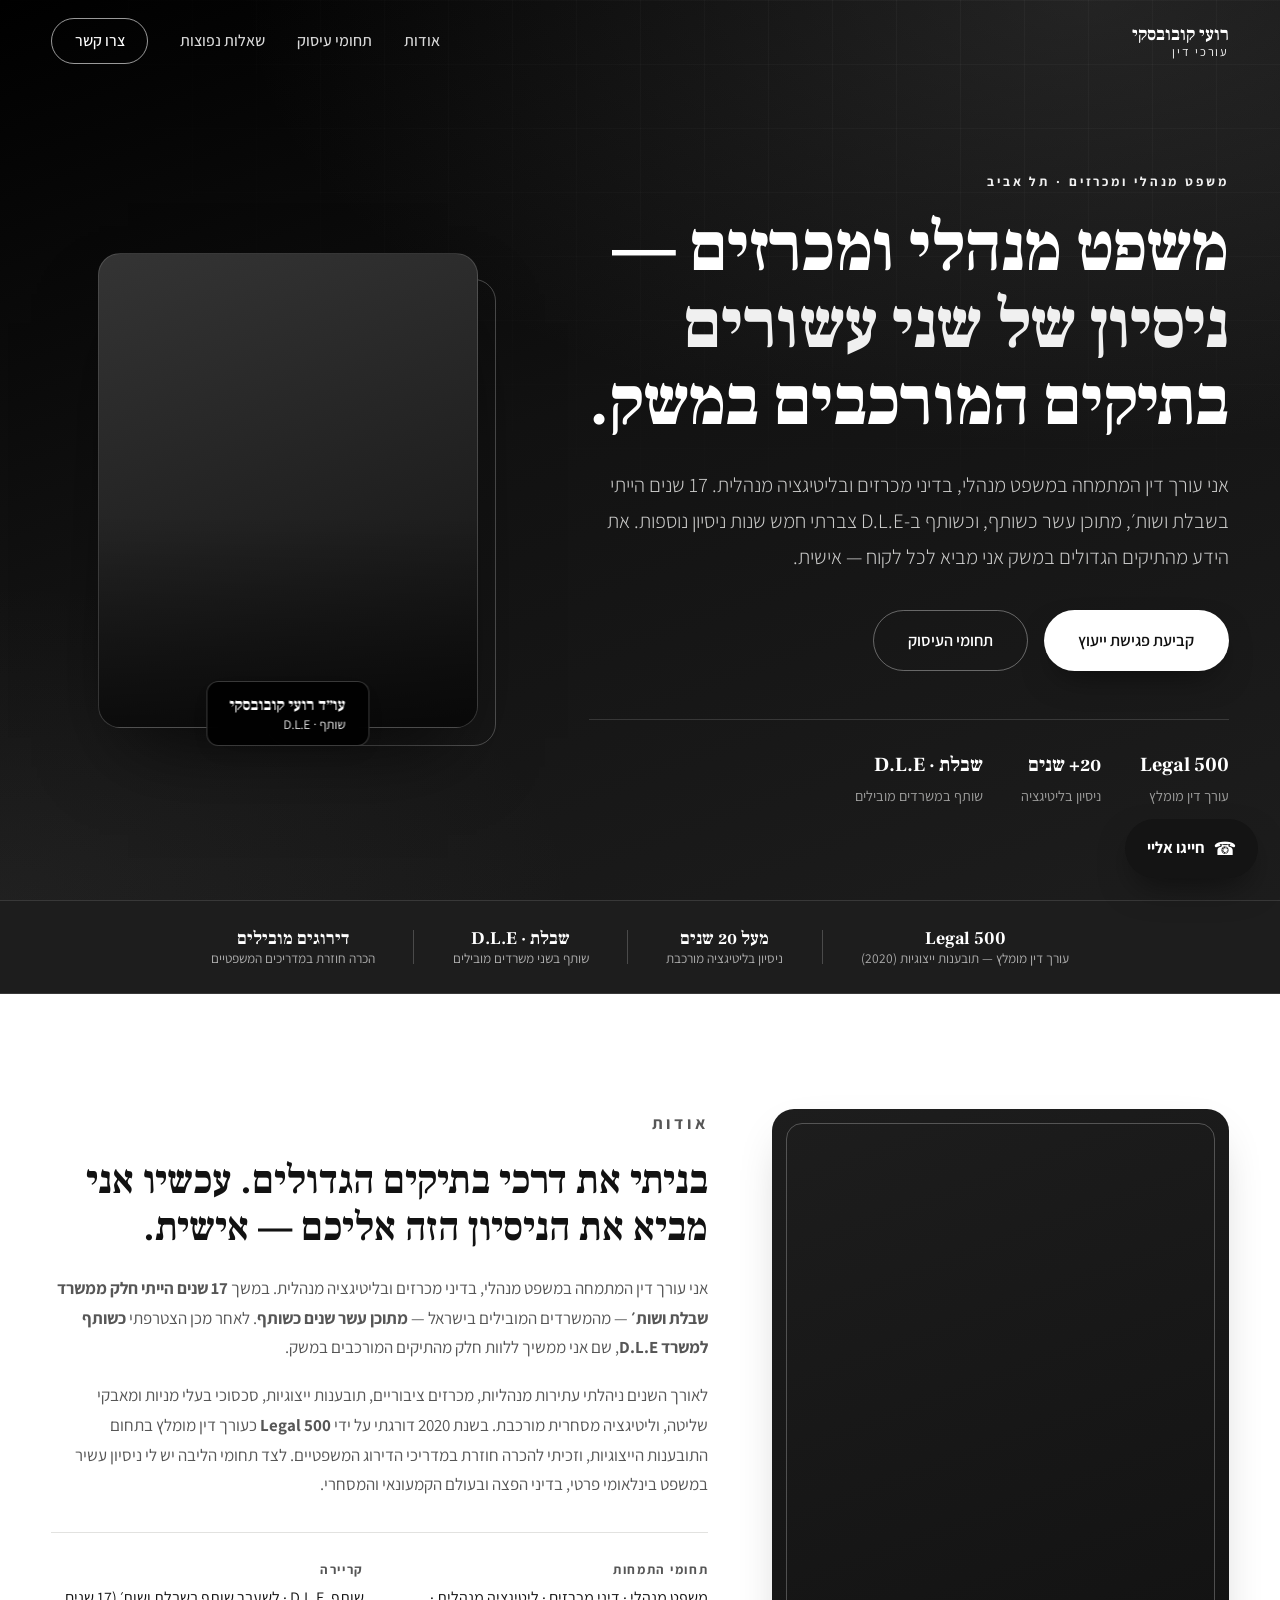
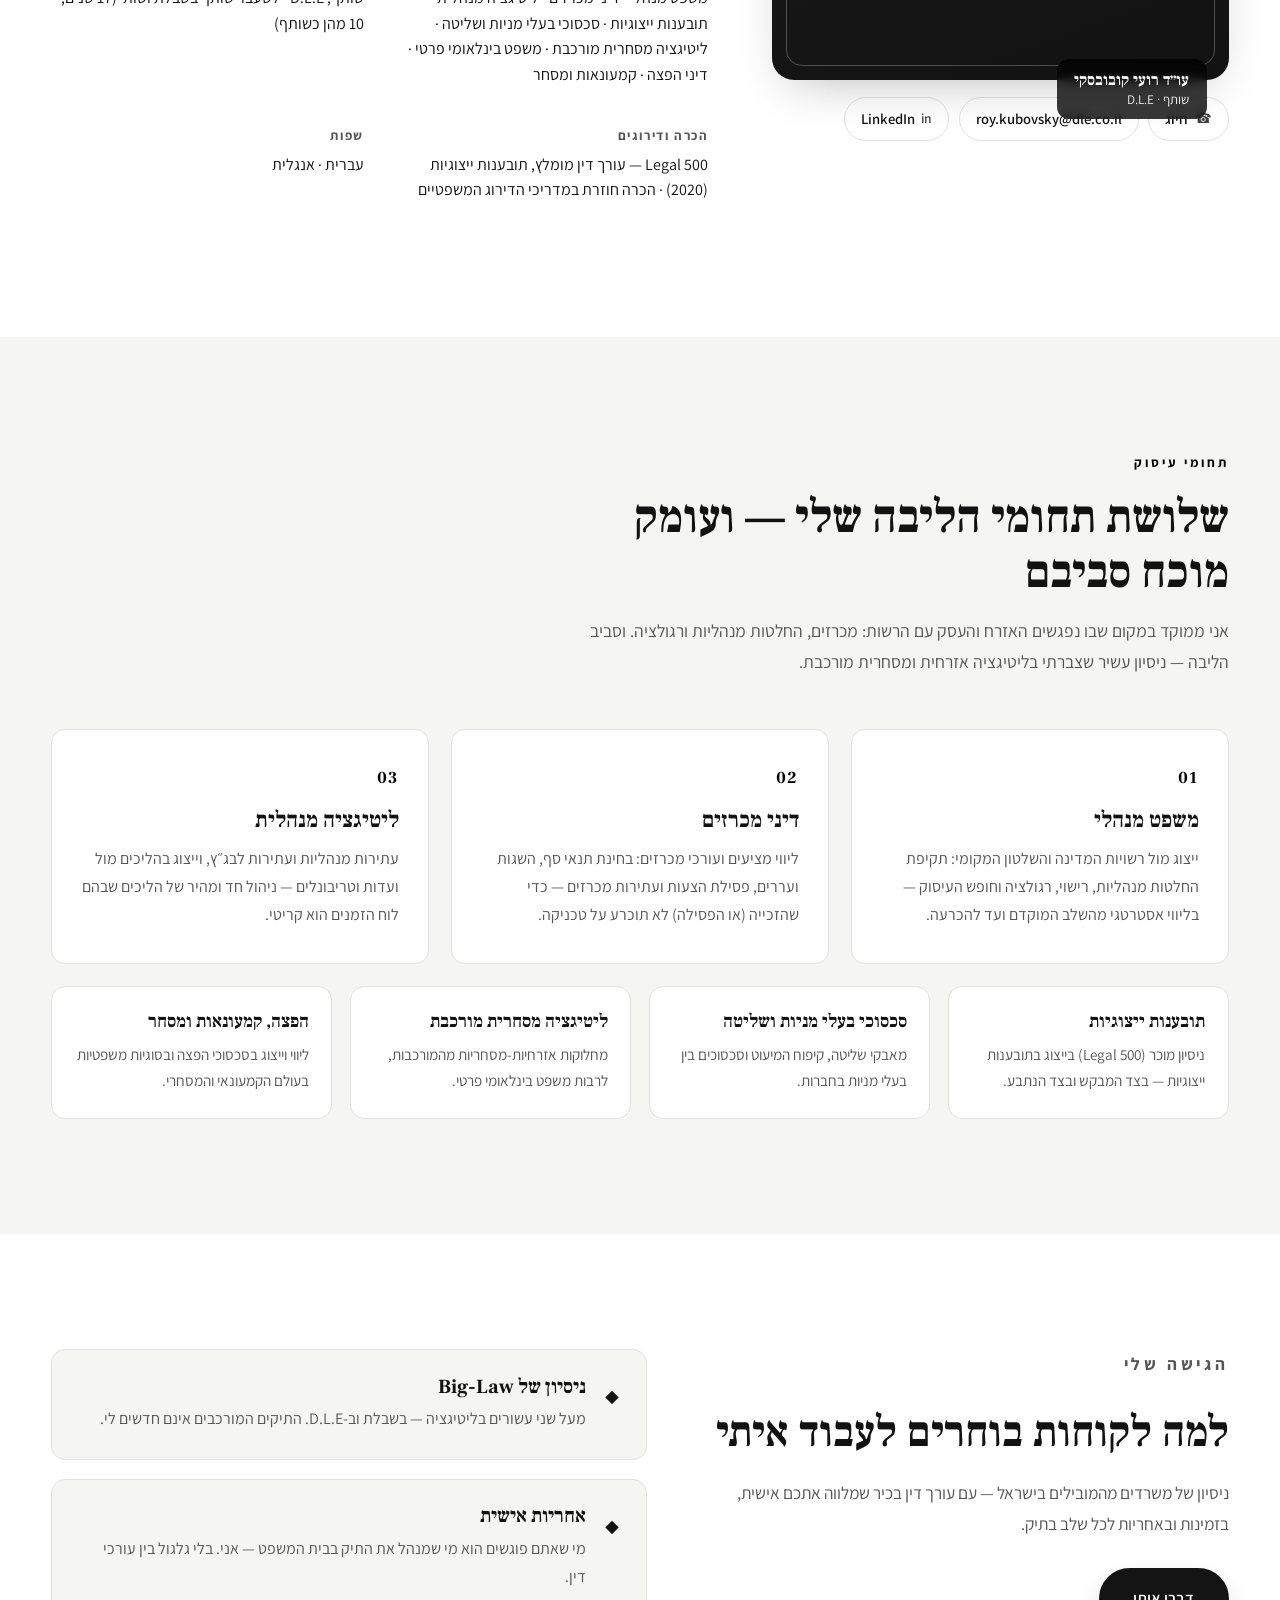
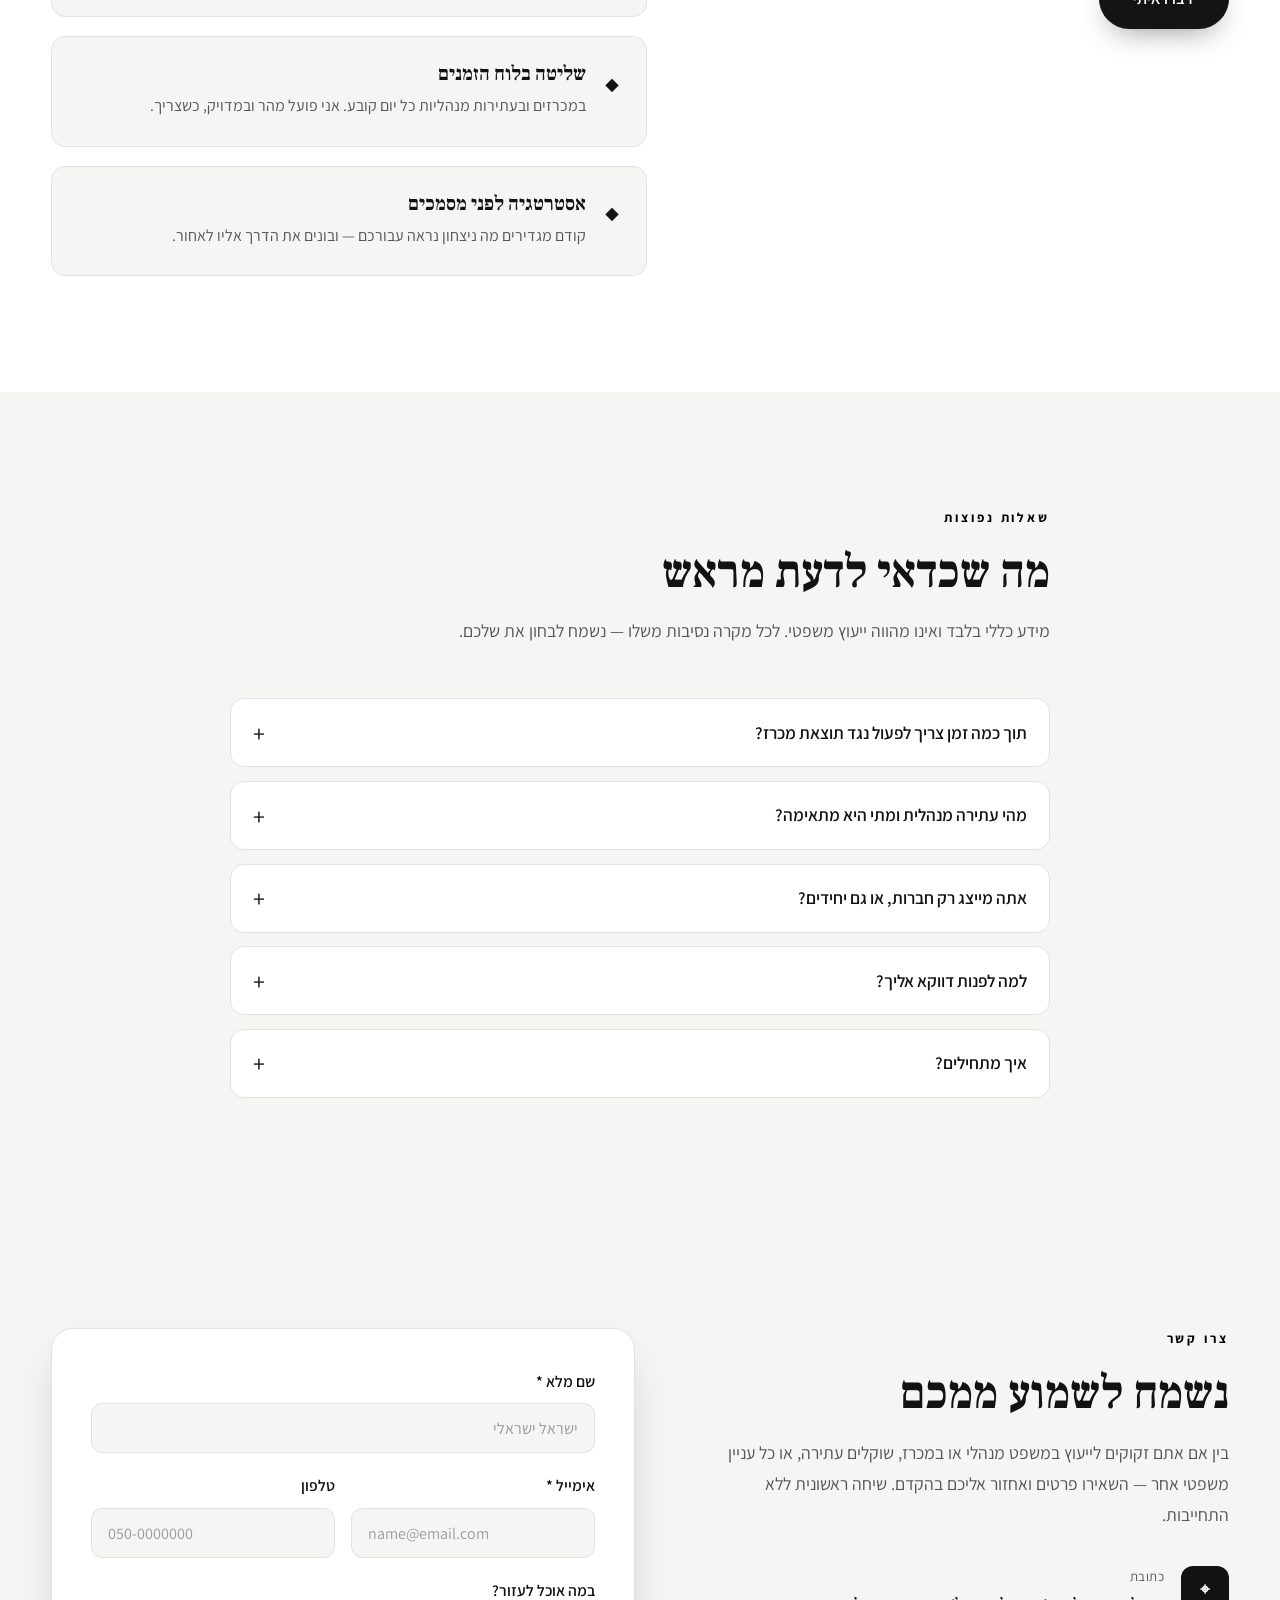
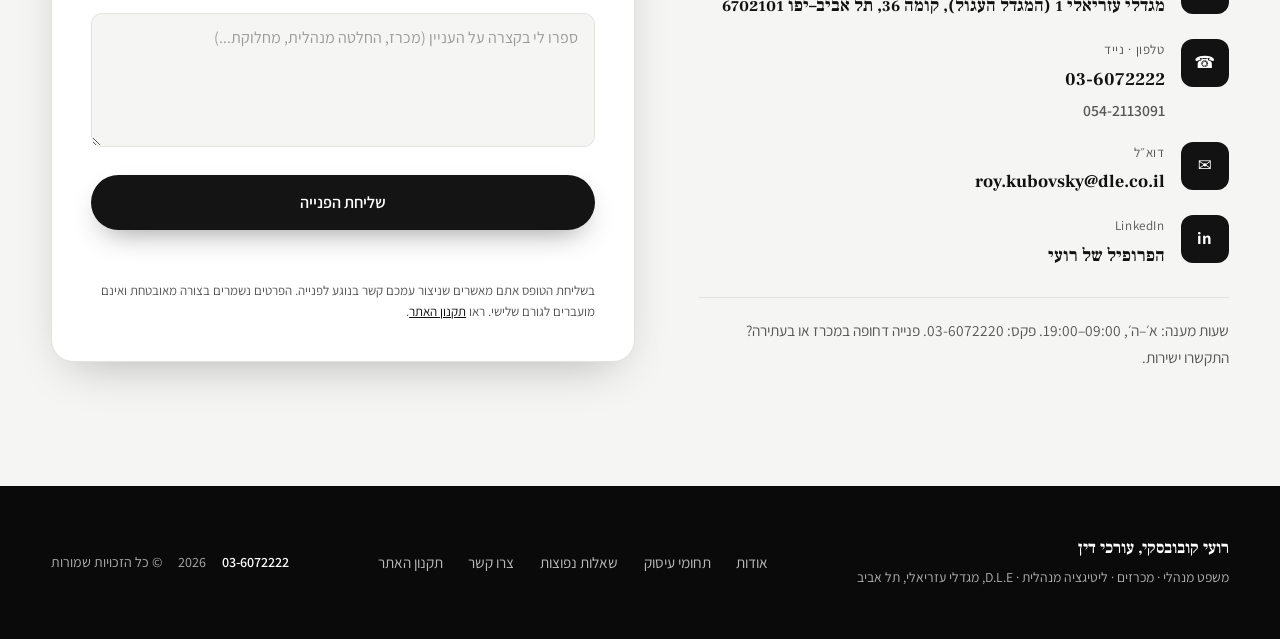
==== commit 0e944e29: "Rebuild as attorney profile: add D.L.E, terms page, new contact & branding - Add D.L.E experience (p" ====
--- a/index.html
+++ b/index.html
@@ -3,20 +3,20 @@
 <head>
   <meta charset="UTF-8" />
   <meta name="viewport" content="width=device-width, initial-scale=1.0" />
-  <title>רועי קובובסקי · עורכי דין — משפט מנהלי, מכרזים וליטיגציה</title>
-  <meta name="description" content="משרד רועי קובובסקי, עורכי דין — משפט מנהלי, דיני מכרזים וליטיגציה. לשעבר שותף בשבלת ושות׳ וב-DLE. מדורג ב-Legal 500. מגדלי עזריאלי, תל אביב." />
-  <meta name="theme-color" content="#0a2540" />
+  <title>רועי קובובסקי, עורכי דין — משפט מנהלי, מכרזים וליטיגציה מנהלית</title>
+  <meta name="description" content="עו״ד רועי קובובסקי — משפט מנהלי, דיני מכרזים וליטיגציה מנהלית. מעל שני עשורים בליטיגציה מורכבת: 17 שנים בשבלת ושות׳ (10 כשותף) ושותף ב-D.L.E. מדורג ב-Legal 500." />
+  <meta name="theme-color" content="#111111" />
 
   <meta property="og:type" content="website" />
-  <meta property="og:title" content="רועי קובובסקי · עורכי דין — משפט מנהלי ומכרזים" />
-  <meta property="og:description" content="משפט מנהלי, דיני מכרזים וליטיגציה · מדורג Legal 500 · מגדלי עזריאלי, תל אביב" />
+  <meta property="og:title" content="רועי קובובסקי, עורכי דין — משפט מנהלי ומכרזים" />
+  <meta property="og:description" content="משפט מנהלי · דיני מכרזים · ליטיגציה מנהלית · מדורג Legal 500 · ניסיון של מעל שני עשורים" />
   <meta property="og:locale" content="he_IL" />
 
   <link rel="preconnect" href="https://fonts.googleapis.com" />
   <link rel="preconnect" href="https://fonts.gstatic.com" crossorigin />
   <link href="https://fonts.googleapis.com/css2?family=Frank+Ruhl+Libre:wght@400;500;700;900&family=Assistant:wght@300;400;500;600;700&display=swap" rel="stylesheet" />
 
-  <link rel="icon" href="data:image/svg+xml,%3Csvg xmlns='http://www.w3.org/2000/svg' viewBox='0 0 64 64'%3E%3Crect width='64' height='64' rx='12' fill='%230a2540'/%3E%3Ctext x='50%25' y='54%25' font-family='Georgia,serif' font-size='30' fill='%23ffffff' text-anchor='middle' dominant-baseline='middle'%3E%D7%A8%D7%A7%3C/text%3E%3C/svg%3E" />
+  <link rel="icon" href="data:image/svg+xml,%3Csvg xmlns='http://www.w3.org/2000/svg' viewBox='0 0 64 64'%3E%3Crect width='64' height='64' rx='14' fill='%23111111'/%3E%3Crect x='12' y='12' width='40' height='40' rx='8' fill='none' stroke='%23ffffff' stroke-width='2'/%3E%3C/svg%3E" />
 
   <link rel="stylesheet" href="styles.css" />
 
@@ -26,18 +26,13 @@
     "@type": "Attorney",
     "name": "רועי קובובסקי, עורכי דין",
     "alternateName": "ROY KUBOVSKY, ADVOCATES",
-    "description": "משרד עורכי דין למשפט מנהלי, דיני מכרזים וליטיגציה.",
+    "description": "משפט מנהלי, דיני מכרזים וליטיגציה מנהלית.",
     "areaServed": "IL",
     "knowsLanguage": ["he", "en"],
-    "telephone": "050-759-5552",
-    "email": "Roy@kubovsky.co.il",
-    "address": {
-      "@type": "PostalAddress",
-      "streetAddress": "מגדלי עזריאלי 1 (המגדל העגול), קומה 36",
-      "addressLocality": "תל אביב-יפו",
-      "postalCode": "6702101",
-      "addressCountry": "IL"
-    },
+    "telephone": "03-6072222",
+    "email": "roy.kubovsky@dle.co.il",
+    "sameAs": ["https://www.linkedin.com/in/roy-kubovsky-34ba2a14/"],
+    "address": { "@type": "PostalAddress", "streetAddress": "מגדלי עזריאלי 1 (המגדל העגול), קומה 36", "addressLocality": "תל אביב–יפו", "postalCode": "6702101", "addressCountry": "IL" },
     "knowsAbout": ["משפט מנהלי", "דיני מכרזים", "ליטיגציה מנהלית", "תובענות ייצוגיות", "ליטיגציה מסחרית"]
   }
   </script>
@@ -47,17 +42,19 @@
   <!-- ===== Navigation ===== -->
   <header class="site-header" id="siteHeader">
     <div class="wrap nav-inner">
-      <a href="#top" class="brand" aria-label="רועי קובובסקי, עריכת דין — לראש העמוד">
-        <span class="brand-mark">ר״ק</span>
+      <a href="#top" class="brand" aria-label="רועי קובובסקי, עורכי דין — לראש העמוד">
+        <!-- כשיועלה assets/logo.png (הלוגו של יעל) הוא יופיע כאן; אחרת מוצג שם המשרד -->
+        <img class="brand-logo" src="assets/logo.png" alt="רועי קובובסקי, עורכי דין" onerror="this.remove()" />
         <span class="brand-text">
           <strong>רועי קובובסקי</strong>
-          <em>משפט מנהלי ומכרזים</em>
+          <em>עורכי דין</em>
         </span>
       </a>
 
       <nav class="nav-links" aria-label="ניווט ראשי">
         <a href="#about">אודות</a>
-        <a href="#career">קריירה</a>
+        <a href="#practice">תחומי עיסוק</a>
+        <a href="#faq">שאלות נפוצות</a>
         <a href="#contact" class="nav-cta">צרו קשר</a>
       </nav>
 
@@ -72,107 +69,139 @@
     <div class="hero-bg" aria-hidden="true"></div>
     <div class="wrap hero-inner">
       <div class="hero-copy">
-        <p class="eyebrow reveal">משרד עורכי דין · תל אביב</p>
+        <p class="eyebrow reveal">משפט מנהלי ומכרזים · תל אביב</p>
         <h1 class="hero-title reveal">
-          רועי קובובסקי<br />
-          <span class="accent">משפט מנהלי, מכרזים וליטיגציה</span>
+          משפט מנהלי ומכרזים —<br />
+          <span class="accent">ניסיון של שני עשורים</span><br />
+          בתיקים המורכבים במשק.
         </h1>
         <p class="hero-lead reveal">
-          משרד רועי קובובסקי, עורכי דין, מתמחה במשפט מנהלי, בדיני מכרזים ובליטיגציה
-          מנהלית ומסחרית. המשרד מייצג חברות, גופים ציבוריים ויחידים בפני כל הערכאות —
-          בתי המשפט לעניינים מנהליים ובג״ץ — בהליכי השגה וערר, ומול רשויות המדינה
-          והשלטון המקומי, תוך הקפדה על עומק אסטרטגי, דיסקרטיות וזמינות מלאה.
+          אני עורך דין המתמחה במשפט מנהלי, בדיני מכרזים ובליטיגציה מנהלית. 17 שנים הייתי
+          בשבלת ושות׳, מתוכן עשר כשותף, וכשותף ב-D.L.E צברתי חמש שנות ניסיון נוספות.
+          את הידע מהתיקים הגדולים במשק אני מביא לכל לקוח — אישית.
         </p>
         <div class="hero-actions reveal">
-          <a href="#contact" class="btn btn-primary">צרו קשר</a>
-          <a href="#career" class="btn btn-ghost">קריירה</a>
-        </div>
+          <a href="#contact" class="btn btn-primary">קביעת פגישת ייעוץ</a>
+          <a href="#practice" class="btn btn-ghost">תחומי העיסוק</a>
+        </div>
+
+        <ul class="hero-stats reveal" aria-label="נתונים">
+          <li><strong>Legal 500</strong><span>עורך דין מומלץ</span></li>
+          <li><strong>20+ שנים</strong><span>ניסיון בליטיגציה</span></li>
+          <li><strong>שבלת · D.L.E</strong><span>שותף במשרדים מובילים</span></li>
+        </ul>
       </div>
 
       <figure class="hero-figure reveal">
         <div class="hero-photo">
-          <!-- מנסה קודם קובץ מקומי; אם אין, נטענת התמונה שהועלתה; אחרת מונוגרמה -->
           <img src="assets/roey-hero.jpg" alt="עו״ד רועי קובובסקי" loading="eager"
                data-fallback="https://i.postimg.cc/fbTm22HN/469183981-1145784470342402-2918503025163317510-n-%281%29.jpg"
                onerror="if(this.dataset.fallback){this.src=this.dataset.fallback;this.removeAttribute('data-fallback');}else{this.style.display='none';}" />
-          <span class="hero-photo-mono" aria-hidden="true">ר״ק</span>
+          <span class="hero-photo-mono" aria-hidden="true"></span>
         </div>
         <figcaption class="hero-badge">
           <strong>עו״ד רועי קובובסקי</strong>
-          <span>מייסד המשרד</span>
+          <span>שותף · D.L.E</span>
         </figcaption>
       </figure>
     </div>
   </section>
 
-  <!-- ===== About / Profile ===== -->
+  <!-- ===== Recognition strip ===== -->
+  <section class="recognition" aria-label="הכרה וניסיון">
+    <div class="wrap rec-inner">
+      <div class="rec-item reveal">
+        <strong>Legal 500</strong>
+        <span>עורך דין מומלץ — תובענות ייצוגיות (2020)</span>
+      </div>
+      <div class="rec-sep" aria-hidden="true"></div>
+      <div class="rec-item reveal">
+        <strong>מעל 20 שנים</strong>
+        <span>ניסיון בליטיגציה מורכבת</span>
+      </div>
+      <div class="rec-sep" aria-hidden="true"></div>
+      <div class="rec-item reveal">
+        <strong>שבלת · D.L.E</strong>
+        <span>שותף בשני משרדים מובילים</span>
+      </div>
+      <div class="rec-sep" aria-hidden="true"></div>
+      <div class="rec-item reveal">
+        <strong>דירוגים מובילים</strong>
+        <span>הכרה חוזרת במדריכים המשפטיים</span>
+      </div>
+    </div>
+  </section>
+
+  <!-- ===== About / Attorney profile ===== -->
   <section class="section about" id="about">
-    <div class="wrap">
-      <header class="profile-head">
-        <p class="eyebrow light rise">אודות</p>
-        <h2 class="profile-name rise" style="--d:.06s">רועי קובובסקי</h2>
-        <p class="profile-role rise" style="--d:.14s">מייסד המשרד · עורך דין</p>
-        <div class="profile-rule rise" style="--d:.22s" aria-hidden="true"></div>
-      </header>
-
-      <div class="profile-grid">
-        <div class="profile-bio">
-          <p class="rise">
-            עו״ד רועי קובובסקי הוא מייסד המשרד ומנהלו — ליטיגטור מנוסה, בעל התמחות
-            במשפט מנהלי, בדיני מכרזים ובליטיגציה מנהלית. עו״ד קובובסקי מייצג לקוחות
-            בבתי המשפט לעניינים מנהליים ובבג״ץ, בהליכי השגה וערר ומול רשויות המדינה
-            והשלטון המקומי — תוך שהוא מביא לכל תיק עומק אסטרטגי וחשיבה משפטית אנליטית.
-          </p>
-          <p class="rise" style="--d:.08s">
-            במשך <strong>17 שנים</strong> היה עו״ד קובובסקי חלק ממשרד
-            <strong>שבלת ושות׳</strong> — מהמשרדים המובילים בישראל — מתוכן
-            <strong>עשר שנים כשותף</strong>, ולאחר מכן כיהן <strong>חמש שנים כשותף
-            במשרד עורכי הדין DLE</strong>. במסגרת זו ניהל חלק מהתיקים המורכבים במשק:
-            עתירות מנהליות, מכרזים ציבוריים, תובענות ייצוגיות, סכסוכי בעלי מניות
-            ומאבקי שליטה, וליטיגציה מסחרית מורכבת.
-          </p>
-          <p class="rise" style="--d:.12s">
-            עבודתו מקיפה תחומי משפט מגוונים: בדיני מכרזים הוא מלווה מציעים ועורכי
-            מכרזים — מבחינת תנאי סף והשגות ועד עתירות מכרזים; במשפט המנהלי הוא מייצג
-            בתקיפת החלטות שלטוניות, ברישוי וברגולציה; ולצד אלה — סכסוכים מסחריים,
-            הפצה וקמעונאות. בנוסף מעניק עו״ד קובובסקי ללקוחותיו חוות דעת משפטיות
-            מקיפות וליווי שוטף בנושאים אזרחיים ומינהליים.
-          </p>
-          <p class="rise" style="--d:.16s">
-            בשנת 2020 דורג עו״ד קובובסקי על ידי <strong>Legal 500</strong> כעורך דין
-            מומלץ בתחום התובענות הייצוגיות, וזכה להכרה חוזרת במדריכי הדירוג המשפטיים
-            לאורך השנים. הוא מלווה את לקוחותיו לאורך כל חיי התיק — מגיבוש האסטרטגיה
-            ועד ההכרעה — בעברית ובאנגלית.
-          </p>
-        </div>
-
-        <aside class="profile-side">
-          <figure class="profile-photo rise">
-            <img class="profile-img" src="assets/roey-portrait.jpg" alt="עו״ד רועי קובובסקי"
-                 loading="lazy"
-                 data-fallback="https://media.licdn.com/dms/image/v2/C4D03AQEOGrRD3HJB4A/profile-displayphoto-shrink_400_400/profile-displayphoto-shrink_400_400/0/1516546319744?e=2147483647&amp;v=beta&amp;t=Tfmjurq1aBaALul8ncpc5-M7FAx7s1V3-oYRLQRxbyQ"
-                 onerror="if(this.dataset.fallback){this.src=this.dataset.fallback;this.removeAttribute('data-fallback');}else{this.style.display='none';}" />
-            <div class="profile-mono" aria-hidden="true">ר״ק</div>
-          </figure>
-          <div class="profile-links">
-            <a class="profile-link rise" style="--d:.1s" href="mailto:Roy@kubovsky.co.il" data-email>Roy@kubovsky.co.il</a>
-            <a class="profile-link rise" style="--d:.18s" href="#" id="vcardLink">v-card</a>
-          </div>
-        </aside>
-      </div>
-    </div>
-  </section>
-
-  <!-- ===== Career: practice areas + representative matters ===== -->
-  <section class="section career" id="career">
+    <div class="wrap about-grid">
+      <div class="about-portrait reveal">
+        <div class="portrait-frame">
+          <img class="portrait-img" src="assets/roey-portrait.jpg" alt="עו״ד רועי קובובסקי"
+               loading="lazy"
+               data-fallback="https://media.licdn.com/dms/image/v2/C4D03AQEOGrRD3HJB4A/profile-displayphoto-shrink_400_400/profile-displayphoto-shrink_400_400/0/1516546319744?e=2147483647&amp;v=beta&amp;t=Tfmjurq1aBaALul8ncpc5-M7FAx7s1V3-oYRLQRxbyQ"
+               onerror="if(this.dataset.fallback){this.src=this.dataset.fallback;this.removeAttribute('data-fallback');}else{this.style.display='none';}" />
+          <span class="portrait-mono" aria-hidden="true"></span>
+        </div>
+        <div class="portrait-caption">
+          <strong>עו״ד רועי קובובסקי</strong>
+          <span>שותף · D.L.E</span>
+        </div>
+        <div class="contact-actions">
+          <a href="tel:054-2113091" aria-label="חיוג"><span aria-hidden="true">☎</span> חיוג</a>
+          <a href="mailto:roy.kubovsky@dle.co.il" class="js-email" aria-label="דוא״ל"><span aria-hidden="true">✉</span> דוא״ל</a>
+          <a href="https://www.linkedin.com/in/roy-kubovsky-34ba2a14/" target="_blank" rel="noopener" aria-label="LinkedIn"><span aria-hidden="true">in</span> LinkedIn</a>
+        </div>
+      </div>
+
+      <div class="about-text">
+        <p class="eyebrow reveal">אודות</p>
+        <h2 class="reveal">בניתי את דרכי בתיקים הגדולים. עכשיו אני מביא את הניסיון הזה אליכם — אישית.</h2>
+        <p class="reveal">
+          אני עורך דין המתמחה במשפט מנהלי, בדיני מכרזים ובליטיגציה מנהלית. במשך
+          <strong>17 שנים הייתי חלק ממשרד שבלת ושות׳</strong> — מהמשרדים המובילים בישראל —
+          <strong>מתוכן עשר שנים כשותף</strong>. לאחר מכן הצטרפתי <strong>כשותף למשרד D.L.E</strong>,
+          שם אני ממשיך ללוות חלק מהתיקים המורכבים במשק.
+        </p>
+        <p class="reveal">
+          לאורך השנים ניהלתי עתירות מנהליות, מכרזים ציבוריים, תובענות ייצוגיות, סכסוכי בעלי
+          מניות ומאבקי שליטה, וליטיגציה מסחרית מורכבת. בשנת 2020 דורגתי על ידי
+          <strong>Legal 500</strong> כעורך דין מומלץ בתחום התובענות הייצוגיות, וזכיתי להכרה חוזרת
+          במדריכי הדירוג המשפטיים. לצד תחומי הליבה יש לי ניסיון עשיר במשפט בינלאומי פרטי,
+          בדיני הפצה ובעולם הקמעונאי והמסחרי.
+        </p>
+
+        <div class="profile-grid reveal">
+          <div class="profile-block">
+            <h3>תחומי התמחות</h3>
+            <p>משפט מנהלי · דיני מכרזים · ליטיגציה מנהלית · תובענות ייצוגיות · סכסוכי בעלי מניות ושליטה · ליטיגציה מסחרית מורכבת · משפט בינלאומי פרטי · דיני הפצה · קמעונאות ומסחר</p>
+          </div>
+          <div class="profile-block">
+            <h3>קריירה</h3>
+            <p>שותף, D.L.E · לשעבר שותף בשבלת ושות׳ (17 שנים, 10 מהן כשותף)</p>
+          </div>
+          <div class="profile-block">
+            <h3>הכרה ודירוגים</h3>
+            <p>Legal 500 — עורך דין מומלץ, תובענות ייצוגיות (2020) · הכרה חוזרת במדריכי הדירוג המשפטיים</p>
+          </div>
+          <div class="profile-block">
+            <h3>שפות</h3>
+            <p>עברית · אנגלית</p>
+          </div>
+        </div>
+      </div>
+    </div>
+  </section>
+
+  <!-- ===== Practice areas ===== -->
+  <section class="section practice" id="practice">
     <div class="wrap">
       <div class="section-head reveal">
-        <p class="eyebrow">קריירה</p>
-        <h2>תחומי העיסוק של המשרד</h2>
+        <p class="eyebrow">תחומי עיסוק</p>
+        <h2>שלושת תחומי הליבה שלי — ועומק מוכח סביבם</h2>
         <p class="section-sub">
-          עו״ד קובובסקי מלווה חברות, גופים ציבוריים ויחידים בכל נקודות המפגש עם
-          הרשות — מכרזים, החלטות מנהליות ורגולציה — לצד ליטיגציה אזרחית ומסחרית
-          מורכבת, בפני כל הערכאות.
+          אני ממוקד במקום שבו נפגשים האזרח והעסק עם הרשות: מכרזים, החלטות מנהליות
+          ורגולציה. וסביב הליבה — ניסיון עשיר שצברתי בליטיגציה אזרחית ומסחרית מורכבת.
         </p>
       </div>
 
@@ -180,12 +209,12 @@
         <article class="card reveal">
           <div class="card-num">01</div>
           <h3>משפט מנהלי</h3>
-          <p>ייצוג מול רשויות המדינה והשלטון המקומי: תקיפת החלטות מנהליות, רישוי, רגולציה, וחופש העיסוק — בליווי אסטרטגי מהשלב המוקדם ועד להכרעה.</p>
+          <p>ייצוג מול רשויות המדינה והשלטון המקומי: תקיפת החלטות מנהליות, רישוי, רגולציה וחופש העיסוק — בליווי אסטרטגי מהשלב המוקדם ועד להכרעה.</p>
         </article>
         <article class="card reveal">
           <div class="card-num">02</div>
           <h3>דיני מכרזים</h3>
-          <p>ליווי מציעים ועורכי מכרזים: בחינת תנאי סף, השגות ועררים, פסילת הצעות, ועתירות מכרזים — כדי שהזכייה (או הפסילה) לא תוכרע על טכניקה.</p>
+          <p>ליווי מציעים ועורכי מכרזים: בחינת תנאי סף, השגות ועררים, פסילת הצעות ועתירות מכרזים — כדי שהזכייה (או הפסילה) לא תוכרע על טכניקה.</p>
         </article>
         <article class="card reveal">
           <div class="card-num">03</div>
@@ -212,168 +241,192 @@
           <p>ליווי וייצוג בסכסוכי הפצה ובסוגיות משפטיות בעולם הקמעונאי והמסחרי.</p>
         </article>
       </div>
-
-      <h3 class="career-sub reveal">סוגי התיקים שהמשרד מלווה</h3>
-
-      <div class="matters">
-        <article class="matter reveal">
-          <span class="matter-tag">משפט מנהלי · מכרזים</span>
-          <h3>מאבק על זכייה במכרז ציבורי</h3>
-          <p>המשרד מייצג מציעים בהליכי השגה ובעתירות מכרזים — מהטענה המשפטית ועד ניהול לוח הזמנים הצפוף שמאפיין את התחום.</p>
-        </article>
-        <article class="matter reveal">
-          <span class="matter-tag">ליטיגציה מנהלית</span>
-          <h3>תקיפת החלטה של רשות</h3>
-          <p>ייצוג בתקיפת החלטות שלטוניות — בבתי המשפט לעניינים מנהליים ובבג״ץ — עם בנייה מדויקת של העילה וההליך.</p>
-        </article>
-        <article class="matter reveal">
-          <span class="matter-tag">תובענות ייצוגיות</span>
-          <h3>ייצוג בתובענה ייצוגית</h3>
-          <p>ניהול הליכים ייצוגיים משני צידי המתרס — התחום שבו זכה עו״ד קובובסקי להכרה מ-Legal 500.</p>
-        </article>
-        <article class="matter reveal">
-          <span class="matter-tag">דיני חברות</span>
-          <h3>מאבק שליטה בחברה</h3>
-          <p>ליווי סכסוכי בעלי מניות, קיפוח מיעוט ומאבקי שליטה — בדיסקרטיות ובראייה של המשך הפעילות העסקית.</p>
-        </article>
+    </div>
+  </section>
+
+  <!-- ===== Approach ===== -->
+  <section class="section approach" id="approach">
+    <div class="wrap approach-grid">
+      <div class="approach-intro reveal">
+        <p class="eyebrow">הגישה שלי</p>
+        <h2>למה לקוחות בוחרים לעבוד איתי</h2>
+        <p>
+          ניסיון של משרדים מהמובילים בישראל — עם עורך דין בכיר שמלווה אתכם אישית,
+          בזמינות ובאחריות לכל שלב בתיק.
+        </p>
+        <a href="#contact" class="btn btn-primary">דברו איתי</a>
+      </div>
+
+      <ul class="approach-list">
+        <li class="reveal">
+          <span class="approach-ic" aria-hidden="true">◆</span>
+          <div>
+            <h3>ניסיון של Big-Law</h3>
+            <p>מעל שני עשורים בליטיגציה — בשבלת וב-D.L.E. התיקים המורכבים אינם חדשים לי.</p>
+          </div>
+        </li>
+        <li class="reveal">
+          <span class="approach-ic" aria-hidden="true">◆</span>
+          <div>
+            <h3>אחריות אישית</h3>
+            <p>מי שאתם פוגשים הוא מי שמנהל את התיק בבית המשפט — אני. בלי גלגול בין עורכי דין.</p>
+          </div>
+        </li>
+        <li class="reveal">
+          <span class="approach-ic" aria-hidden="true">◆</span>
+          <div>
+            <h3>שליטה בלוח הזמנים</h3>
+            <p>במכרזים ובעתירות מנהליות כל יום קובע. אני פועל מהר ובמדויק, כשצריך.</p>
+          </div>
+        </li>
+        <li class="reveal">
+          <span class="approach-ic" aria-hidden="true">◆</span>
+          <div>
+            <h3>אסטרטגיה לפני מסמכים</h3>
+            <p>קודם מגדירים מה ניצחון נראה עבורכם — ובונים את הדרך אליו לאחור.</p>
+          </div>
+        </li>
+      </ul>
+    </div>
+  </section>
+
+  <!-- ===== FAQ ===== -->
+  <section class="section faq" id="faq">
+    <div class="wrap faq-wrap">
+      <div class="section-head reveal">
+        <p class="eyebrow">שאלות נפוצות</p>
+        <h2>מה שכדאי לדעת מראש</h2>
+        <p class="section-sub">מידע כללי בלבד ואינו מהווה ייעוץ משפטי. לכל מקרה נסיבות משלו — נשמח לבחון את שלכם.</p>
+      </div>
+
+      <div class="faq-list">
+        <details class="faq-item reveal">
+          <summary>תוך כמה זמן צריך לפעול נגד תוצאת מכרז?</summary>
+          <div class="faq-a">לוחות הזמנים בדיני מכרזים קצרים מאוד — לעיתים ימים ספורים. מומלץ לפנות לייעוץ מיד עם קבלת ההחלטה, עוד לפני שמתגבשת עמדה סופית, כדי לא לאבד את הזכות לפעול.</div>
+        </details>
+        <details class="faq-item reveal">
+          <summary>מהי עתירה מנהלית ומתי היא מתאימה?</summary>
+          <div class="faq-a">עתירה מנהלית היא הליך לתקיפת החלטה של רשות ציבורית בבית המשפט לעניינים מנהליים. היא מתאימה כשהחלטה שלטונית פגעה בכם שלא כדין — ולעיתים יש להגישה בתוך פרק זמן קצוב.</div>
+        </details>
+        <details class="faq-item reveal">
+          <summary>אתה מייצג רק חברות, או גם יחידים?</summary>
+          <div class="faq-a">שניהם. אני מייצג חברות, גופים ציבוריים ופרטיים, יזמים ויחידים — בכל מקום שבו יש מפגש עם רשות, מכרז או מחלוקת מסחרית מורכבת.</div>
+        </details>
+        <details class="faq-item reveal">
+          <summary>למה לפנות דווקא אליך?</summary>
+          <div class="faq-a">כי אתם מקבלים עורך דין בכיר עם ניסיון של מעל שני עשורים בתיקים המורכבים במשק — שמלווה אתכם אישית ולא מעביר אתכם הלאה. הניסיון הזה עושה את ההבדל דווקא בתיקים הרגישים.</div>
+        </details>
+        <details class="faq-item reveal">
+          <summary>איך מתחילים?</summary>
+          <div class="faq-a">בשיחה ראשונית קצרה וללא התחייבות. נבין יחד את העניין, אעריך את הכיוון, ונחליט אם ואיך להתקדם. אפשר להשאיר פרטים בטופס או להתקשר אליי ישירות.</div>
+        </details>
       </div>
     </div>
   </section>
 
   <!-- ===== Contact ===== -->
   <section class="section contact" id="contact">
-    <div class="wrap">
-      <div class="contact-panel">
-        <div class="contact-aside reveal">
-          <svg class="contact-art" viewBox="0 0 240 200" fill="none" stroke="#ffffff" stroke-width="2.5" aria-hidden="true" focusable="false">
-            <path d="M20 72 L120 20 L220 72 Z" />
-            <line x1="10" y1="72" x2="230" y2="72" />
-            <line x1="26" y1="86" x2="214" y2="86" />
-            <rect x="40" y="86" width="16" height="72" />
-            <rect x="88" y="86" width="16" height="72" />
-            <rect x="136" y="86" width="16" height="72" />
-            <rect x="184" y="86" width="16" height="72" />
-            <line x1="26" y1="158" x2="214" y2="158" />
-            <rect x="18" y="166" width="204" height="10" />
-            <rect x="8" y="184" width="224" height="10" />
-          </svg>
-
-          <div class="contact-aside-inner">
-            <p class="eyebrow">צרו קשר</p>
-            <h2>נשמח לשמוע מכם</h2>
-            <p class="contact-sub">
-              בין אם אתם זקוקים לייעוץ במשפט מנהלי או במכרז, שוקלים עתירה, או מעוניינים
-              להצטרף למשרד — ניתן להשאיר פרטים ונחזור אליכם בהקדם. שיחה ראשונית ללא התחייבות.
-            </p>
-
-            <ul class="contact-list">
-              <li>
-                <span class="contact-ic" aria-hidden="true">☎</span>
-                <div>
-                  <span class="contact-k">טלפון</span>
-                  <a href="tel:+972507595552" class="contact-v">050-759-5552</a>
-                </div>
-              </li>
-              <li>
-                <span class="contact-ic" aria-hidden="true">✉</span>
-                <div>
-                  <span class="contact-k">דוא״ל</span>
-                  <a href="mailto:Roy@kubovsky.co.il" class="contact-v" id="emailLink" data-email>Roy@kubovsky.co.il</a>
-                </div>
-              </li>
-              <li>
-                <span class="contact-ic" aria-hidden="true">⌖</span>
-                <div>
-                  <span class="contact-k">כתובת</span>
-                  <span class="contact-v">מגדלי עזריאלי 1 (המגדל העגול), קומה 36, תל אביב-יפו 6702101</span>
-                </div>
-              </li>
-            </ul>
-
-            <div class="contact-quick">
-              <a class="qa-btn" href="tel:+972507595552"><span aria-hidden="true">☎</span> התקשרו עכשיו</a>
-              <a class="qa-btn" href="mailto:Roy@kubovsky.co.il" data-email><span aria-hidden="true">✉</span> שלחו מייל</a>
-            </div>
-
-            <p class="contact-note">
-              שעות מענה: א׳–ה׳, 09:00–19:00. פנייה דחופה במכרז או בעתירה? התקשרו ישירות.
-            </p>
-          </div>
-        </div>
-
-        <div class="contact-form-wrap reveal">
-          <form id="leadForm" class="lead-form" novalidate>
-            <div class="form-tabs" role="tablist" aria-label="סוג הפנייה">
-              <button type="button" class="form-tab is-active" data-kind="general" role="tab" aria-selected="true">ייעוץ / פנייה כללית</button>
-              <button type="button" class="form-tab" data-kind="job" role="tab" aria-selected="false">הגשת מועמדות לעבודה</button>
-            </div>
-
+    <div class="wrap contact-grid">
+      <div class="contact-info reveal">
+        <p class="eyebrow">צרו קשר</p>
+        <h2>נשמח לשמוע ממכם</h2>
+        <p class="contact-sub">
+          בין אם אתם זקוקים לייעוץ במשפט מנהלי או במכרז, שוקלים עתירה, או כל עניין
+          משפטי אחר — השאירו פרטים ואחזור אליכם בהקדם. שיחה ראשונית ללא התחייבות.
+        </p>
+
+        <ul class="contact-list">
+          <li>
+            <span class="contact-ic" aria-hidden="true">⌖</span>
+            <div>
+              <span class="contact-k">כתובת</span>
+              <span class="contact-v">מגדלי עזריאלי 1 (המגדל העגול), קומה 36, תל אביב–יפו 6702101</span>
+            </div>
+          </li>
+          <li>
+            <span class="contact-ic" aria-hidden="true">☎</span>
+            <div>
+              <span class="contact-k">טלפון · נייד</span>
+              <a href="tel:03-6072222" class="contact-v">03-6072222</a>
+              <a href="tel:054-2113091" class="contact-v contact-v-sm">054-2113091</a>
+            </div>
+          </li>
+          <li>
+            <span class="contact-ic" aria-hidden="true">✉</span>
+            <div>
+              <span class="contact-k">דוא״ל</span>
+              <a href="mailto:roy.kubovsky@dle.co.il" class="contact-v js-email">roy.kubovsky@dle.co.il</a>
+            </div>
+          </li>
+          <li>
+            <span class="contact-ic" aria-hidden="true">in</span>
+            <div>
+              <span class="contact-k">LinkedIn</span>
+              <a href="https://www.linkedin.com/in/roy-kubovsky-34ba2a14/" target="_blank" rel="noopener" class="contact-v">הפרופיל של רועי</a>
+            </div>
+          </li>
+        </ul>
+
+        <p class="contact-note">
+          שעות מענה: א׳–ה׳, 09:00–19:00. פקס: 03-6072220. פנייה דחופה במכרז או בעתירה? התקשרו ישירות.
+        </p>
+      </div>
+
+      <div class="contact-form-wrap reveal">
+        <form id="leadForm" class="lead-form" novalidate>
+          <div class="field">
+            <label for="f-name">שם מלא <span class="req">*</span></label>
+            <input type="text" id="f-name" name="full_name" autocomplete="name" required maxlength="120" placeholder="ישראל ישראלי" />
+          </div>
+
+          <div class="field-row">
             <div class="field">
-              <label for="f-name">שם מלא <span class="req">*</span></label>
-              <input type="text" id="f-name" name="full_name" autocomplete="name" required maxlength="120" placeholder="ישראל ישראלי" />
-            </div>
-
-            <div class="field-row">
-              <div class="field">
-                <label for="f-email">אימייל <span class="req">*</span></label>
-                <input type="email" id="f-email" name="email" autocomplete="email" required maxlength="200" placeholder="name@gmail.com" dir="ltr" />
-              </div>
-              <div class="field">
-                <label for="f-phone">טלפון</label>
-                <input type="tel" id="f-phone" name="phone" autocomplete="tel" maxlength="40" placeholder="050-0000000" dir="ltr" />
-              </div>
-            </div>
-
-            <div class="field" data-when="general">
-              <label for="f-message">במה נוכל לעזור?</label>
-              <textarea id="f-message" name="message" rows="4" maxlength="4000" placeholder="ספרו לנו בקצרה על העניין (מכרז, החלטה מנהלית, מחלוקת...)"></textarea>
-            </div>
-
-            <div class="field" data-when="job" hidden>
-              <label for="f-fit">למה אתם מתאימים לעבודה? <span class="req">*</span></label>
-              <textarea id="f-fit" name="fit_reason" rows="5" maxlength="4000" placeholder="ספרו על עצמכם, על הניסיון שלכם ולמה אתם רוצים להצטרף למשרד..."></textarea>
-            </div>
-
-            <div class="field field-consent">
-              <label class="consent" for="f-consent">
-                <input type="checkbox" id="f-consent" required />
-                <span>קראתי ואני מסכים/ה ל<a href="privacy.html" target="_blank" rel="noopener">מדיניות הפרטיות ותקנון האתר</a> <span class="req">*</span></span>
-              </label>
-            </div>
-
-            <button type="submit" class="btn btn-primary btn-block" id="submitBtn">שליחת הפנייה</button>
-            <p class="form-status" id="formStatus" role="status" aria-live="polite"></p>
-            <p class="form-fineprint">בשליחת הטופס אתם מאשרים שניצור עמכם קשר בנוגע לפנייה. הפרטים נשמרים בצורה מאובטחת, מטופלים בהתאם ל<a href="privacy.html" target="_blank" rel="noopener">מדיניות הפרטיות</a> ואינם מועברים לגורם שלישי.</p>
-          </form>
-        </div>
+              <label for="f-email">אימייל <span class="req">*</span></label>
+              <input type="email" id="f-email" name="email" autocomplete="email" required maxlength="200" placeholder="name@email.com" dir="ltr" />
+            </div>
+            <div class="field">
+              <label for="f-phone">טלפון</label>
+              <input type="tel" id="f-phone" name="phone" autocomplete="tel" maxlength="40" placeholder="050-0000000" dir="ltr" />
+            </div>
+          </div>
+
+          <div class="field">
+            <label for="f-message">במה אוכל לעזור?</label>
+            <textarea id="f-message" name="message" rows="5" maxlength="4000" placeholder="ספרו לי בקצרה על העניין (מכרז, החלטה מנהלית, מחלוקת...)"></textarea>
+          </div>
+
+          <button type="submit" class="btn btn-primary btn-block" id="submitBtn">שליחת הפנייה</button>
+          <p class="form-status" id="formStatus" role="status" aria-live="polite"></p>
+          <p class="form-fineprint">בשליחת הטופס אתם מאשרים שניצור עמכם קשר בנוגע לפנייה. הפרטים נשמרים בצורה מאובטחת ואינם מועברים לגורם שלישי. ראו <a href="terms.html">תקנון האתר</a>.</p>
+        </form>
       </div>
     </div>
   </section>
 
   <!-- ===== Floating call button ===== -->
-  <a href="tel:+972507595552" class="fab" aria-label="חייגו עכשיו 050-759-5552">
+  <a href="tel:054-2113091" class="fab" aria-label="חייגו עכשיו 054-2113091">
     <span class="fab-ic" aria-hidden="true">☎</span>
-    <span class="fab-text">חייגו אלינו</span>
+    <span class="fab-text">חייגו אליי</span>
   </a>
 
   <!-- ===== Footer ===== -->
   <footer class="site-footer">
     <div class="wrap footer-inner">
       <div class="footer-brand">
-        <span class="brand-mark">ר״ק</span>
         <div>
           <strong>רועי קובובסקי, עורכי דין</strong>
-          <span>משפט מנהלי · מכרזים · ליטיגציה · מגדלי עזריאלי, תל אביב</span>
+          <span>משפט מנהלי · מכרזים · ליטיגציה מנהלית · D.L.E, מגדלי עזריאלי, תל אביב</span>
         </div>
       </div>
       <nav class="footer-nav" aria-label="ניווט תחתון">
         <a href="#about">אודות</a>
-        <a href="#career">קריירה</a>
+        <a href="#practice">תחומי עיסוק</a>
+        <a href="#faq">שאלות נפוצות</a>
         <a href="#contact">צרו קשר</a>
-        <a href="privacy.html">מדיניות פרטיות ותקנון</a>
+        <a href="terms.html">תקנון האתר</a>
       </nav>
       <div class="footer-legal">
-        <a href="tel:+972507595552">050-759-5552</a>
+        <a href="tel:03-6072222">03-6072222</a>
         <span id="year"></span> © כל הזכויות שמורות
       </div>
     </div>
--- a/styles.css
+++ b/styles.css
@@ -1,21 +1,20 @@
 /* =========================================================
-   רועי קובובסקי · משרד עורך דין
-   עיצוב: מקצועי, RTL. שחור-לבן — מונוכרום אלגנטי.
+   רועי קובובסקי, עורכי דין — עיצוב שחור-לבן, RTL
    ========================================================= */
 
 :root {
   --ink:        #121212;   /* כמעט-שחור (רקעים כהים) */
   --ink-2:      #1d1d1d;
   --ink-soft:   #343434;
-  --blue:       #141414;   /* אקסנט על רקע בהיר = שחור */
-  --blue-deep:  #000000;   /* שחור מלא */
-  --blue-light: #f0f0f0;   /* אקסנט על רקע כהה = לבן-אפור */
-  --sky:        #f5f5f4;   /* אפור-לבן, רקע בהיר */
-  --sky-2:      #e9e9e7;
+  --accent:     #141414;   /* אקסנט על רקע בהיר = שחור */
+  --accent-deep:#000000;
+  --accent-lite:#f0f0f0;   /* אקסנט על רקע כהה = לבן-אפור */
+  --bg:         #f5f5f4;   /* רקע בהיר */
+  --bg-2:       #e9e9e7;
   --paper:      #ffffff;
   --text:       #141414;
   --text-soft:  #565656;
-  --line:       #e2e2e0;   /* קו אפור עדין */
+  --line:       #e2e2e0;
   --radius:     14px;
   --radius-lg:  22px;
   --shadow:     0 18px 50px -20px rgba(0,0,0,.30);
@@ -26,97 +25,58 @@
 }
 
 * { box-sizing: border-box; margin: 0; padding: 0; }
-
-html { scroll-behavior: smooth; }
-
+html { scroll-behavior: smooth; scroll-padding-top: 90px; }
 body {
-  font-family: var(--sans);
-  color: var(--text);
-  background: var(--sky);
-  line-height: 1.75;
-  -webkit-font-smoothing: antialiased;
-  text-rendering: optimizeLegibility;
+  font-family: var(--sans); color: var(--text); background: var(--bg);
+  line-height: 1.75; -webkit-font-smoothing: antialiased; text-rendering: optimizeLegibility;
   overflow-x: hidden;
 }
-
 .wrap { width: min(var(--maxw), 92%); margin-inline: auto; }
-
 h1, h2, h3 { font-family: var(--serif); font-weight: 700; line-height: 1.18; color: var(--ink); }
-
 .section { padding: clamp(4.5rem, 9vw, 8rem) 0; }
-
-.eyebrow {
-  font-size: .82rem;
-  letter-spacing: .22em;
-  font-weight: 700;
-  color: var(--blue-deep);
-  text-transform: none;
-  margin-bottom: 1rem;
-}
-.eyebrow.light { color: var(--blue); }
-
-.accent { color: var(--blue); }
+.eyebrow { font-size: .82rem; letter-spacing: .22em; font-weight: 700; color: var(--accent-deep); margin-bottom: 1rem; }
+.eyebrow.light { color: var(--accent-lite); }
+.accent { color: var(--accent); }
+a { color: inherit; }
+
+/* focus */
+a:focus-visible, button:focus-visible, input:focus-visible, textarea:focus-visible, summary:focus-visible {
+  outline: 3px solid var(--accent-lite); outline-offset: 2px; border-radius: 6px;
+}
 
 /* ===== Buttons ===== */
 .btn {
-  display: inline-flex; align-items: center; justify-content: center;
-  gap: .5rem;
-  padding: .95rem 2.1rem;
-  border-radius: 999px;
-  font-family: var(--sans);
-  font-weight: 600;
-  font-size: 1.02rem;
-  text-decoration: none;
-  cursor: pointer;
-  border: 1.5px solid transparent;
+  display: inline-flex; align-items: center; justify-content: center; gap: .5rem;
+  padding: .95rem 2.1rem; border-radius: 999px;
+  font-family: var(--sans); font-weight: 600; font-size: 1.02rem;
+  text-decoration: none; cursor: pointer; border: 1.5px solid transparent;
   transition: transform .2s ease, background .25s ease, color .25s ease, box-shadow .25s ease;
   white-space: nowrap;
 }
 .btn:active { transform: translateY(1px); }
-.btn-primary { background: var(--blue); color: var(--ink); box-shadow: 0 12px 30px -12px rgba(120,120,120,.7); }
-.btn-primary:hover { background: var(--blue-deep); transform: translateY(-2px); }
-.btn-ghost { background: transparent; color: var(--sky); border-color: rgba(255,255,255,.35); }
-.btn-ghost:hover { border-color: var(--blue); color: var(--blue); }
-.btn-light { background: var(--sky); color: var(--ink); }
-.btn-light:hover { background: #fff; transform: translateY(-2px); }
+.btn-primary { background: var(--accent); color: #fff; box-shadow: 0 12px 30px -12px rgba(0,0,0,.45); }
+.btn-primary:hover { background: #000; transform: translateY(-2px); }
+.btn-ghost { background: transparent; color: #fff; border-color: rgba(255,255,255,.35); }
+.btn-ghost:hover { border-color: #fff; color: #fff; background: rgba(255,255,255,.08); }
 .btn-block { width: 100%; }
+/* כפתור ראשי על רקע כהה (Hero) — לבן על שחור */
+.hero .btn-primary { background: #fff; color: #111; box-shadow: 0 14px 34px -14px rgba(0,0,0,.6); }
+.hero .btn-primary:hover { background: #e4e4e4; }
 
 /* ===== Header / Nav ===== */
-.site-header {
-  position: fixed; inset-block-start: 0; inset-inline: 0; z-index: 100;
-  padding: 1.15rem 0;
-  transition: background .35s ease, padding .35s ease, box-shadow .35s ease;
-}
-.site-header.scrolled {
-  background: rgba(0,0,0,.92);
-  backdrop-filter: blur(12px);
-  padding: .7rem 0;
-  box-shadow: 0 10px 30px -18px rgba(0,0,0,.6);
-}
+.site-header { position: fixed; inset-block-start: 0; inset-inline: 0; z-index: 100; padding: 1.15rem 0; transition: background .35s, padding .35s, box-shadow .35s; }
+.site-header.scrolled { background: rgba(0,0,0,.92); backdrop-filter: blur(12px); padding: .7rem 0; box-shadow: 0 10px 30px -18px rgba(0,0,0,.6); }
 .nav-inner { display: flex; align-items: center; justify-content: space-between; gap: 1.5rem; }
-
 .brand { display: flex; align-items: center; gap: .75rem; text-decoration: none; }
-.brand-mark {
-  display: grid; place-items: center;
-  width: 46px; height: 46px; border-radius: 12px;
-  background: var(--blue); color: var(--ink);
-  font-family: var(--serif); font-weight: 900; font-size: 1.25rem;
-  flex-shrink: 0;
-}
+.brand-logo { height: 42px; width: auto; display: block; }
 .brand-text { display: flex; flex-direction: column; line-height: 1.2; }
-.brand-text strong { color: #fff; font-size: 1.1rem; font-family: var(--serif); }
-.brand-text em { color: var(--blue); font-style: normal; font-size: .78rem; letter-spacing: .08em; }
-.scrolled .brand-text strong { color: #fff; }
-
+.brand-text strong { color: #fff; font-size: 1.15rem; font-family: var(--serif); }
+.brand-text em { color: var(--accent-lite); font-style: normal; font-size: .78rem; letter-spacing: .14em; }
 .nav-links { display: flex; align-items: center; gap: 2rem; }
 .nav-links a { color: rgba(255,255,255,.85); text-decoration: none; font-weight: 500; font-size: 1rem; transition: color .2s; }
-.nav-links a:hover { color: var(--blue); }
-.nav-links .nav-cta {
-  border: 1.5px solid var(--blue); color: var(--blue);
-  padding: .5rem 1.4rem; border-radius: 999px;
-}
-.nav-links .nav-cta:hover { background: var(--blue); color: var(--ink); }
-
+.nav-links a:hover { color: #fff; }
+.nav-links .nav-cta { border: 1.5px solid rgba(255,255,255,.6); color: #fff; padding: .5rem 1.4rem; border-radius: 999px; }
+.nav-links .nav-cta:hover { background: #fff; color: #111; }
 .nav-toggle { display: none; background: none; border: 0; cursor: pointer; width: 42px; height: 42px; flex-direction: column; justify-content: center; gap: 6px; }
 .nav-toggle span { display: block; height: 2px; width: 26px; background: #fff; margin-inline-start: auto; transition: transform .3s, opacity .3s; }
 .nav-toggle[aria-expanded="true"] span:nth-child(1) { transform: translateY(8px) rotate(45deg); }
@@ -124,527 +84,202 @@
 .nav-toggle[aria-expanded="true"] span:nth-child(3) { transform: translateY(-8px) rotate(-45deg); }
 
 /* ===== Hero ===== */
-.hero {
-  position: relative;
-  min-height: 100svh;
-  display: flex; align-items: center;
-  color: var(--sky);
-  padding: 9rem 0 4rem;
-  overflow: hidden;
-}
-.hero-bg {
-  position: absolute; inset: 0; z-index: 0;
+.hero { position: relative; min-height: 100svh; display: flex; align-items: center; color: var(--bg); padding: 9rem 0 4rem; overflow: hidden; }
+.hero-bg { position: absolute; inset: 0; z-index: 0;
   background:
     radial-gradient(120% 90% at 85% 0%, rgba(120,120,120,.22), transparent 55%),
     radial-gradient(90% 70% at 0% 100%, rgba(120,120,120,.10), transparent 50%),
-    linear-gradient(160deg, #000000 0%, var(--ink) 45%, var(--ink-2) 100%);
-}
-.hero-bg::after {
-  content: ""; position: absolute; inset: 0;
-  background-image:
-    linear-gradient(rgba(255,255,255,.035) 1px, transparent 1px),
-    linear-gradient(90deg, rgba(255,255,255,.035) 1px, transparent 1px);
+    linear-gradient(160deg, #000 0%, var(--ink) 45%, var(--ink-2) 100%); }
+.hero-bg::after { content: ""; position: absolute; inset: 0;
+  background-image: linear-gradient(rgba(255,255,255,.035) 1px, transparent 1px), linear-gradient(90deg, rgba(255,255,255,.035) 1px, transparent 1px);
   background-size: 64px 64px;
-  -webkit-mask-image: radial-gradient(120% 100% at 80% 0%, #000, transparent 70%);
-          mask-image: radial-gradient(120% 100% at 80% 0%, #000, transparent 70%);
-}
-.hero-inner {
-  position: relative; z-index: 1;
-  display: grid;
-  grid-template-columns: 1.15fr .85fr;
-  gap: clamp(2rem, 5vw, 4.5rem);
-  align-items: center;
-}
+  -webkit-mask-image: radial-gradient(120% 100% at 80% 0%, #000, transparent 70%); mask-image: radial-gradient(120% 100% at 80% 0%, #000, transparent 70%); }
+.hero-inner { position: relative; z-index: 1; display: grid; grid-template-columns: 1.15fr .85fr; gap: clamp(2rem, 5vw, 4.5rem); align-items: center; }
 .hero-copy { max-width: 640px; }
-.hero .eyebrow { color: var(--blue); }
-
-/* Hero figure / photo */
+.hero .eyebrow { color: var(--accent-lite); }
+.hero-title { color: #fff; font-size: clamp(2.4rem, 5.6vw, 4.3rem); font-weight: 900; line-height: 1.12; letter-spacing: -.01em; margin-bottom: 1.6rem; }
+.hero-title .accent { color: var(--accent-lite); }
+.hero-lead { font-size: clamp(1.05rem, 2vw, 1.28rem); color: rgba(245,245,244,.82); max-width: 640px; margin-bottom: 2.2rem; font-weight: 300; }
+.hero-actions { display: flex; flex-wrap: wrap; gap: 1rem; margin-bottom: 3rem; }
+.hero-stats { display: flex; flex-wrap: wrap; gap: 2.4rem; list-style: none; border-top: 1px solid rgba(255,255,255,.14); padding-top: 1.8rem; }
+.hero-stats li { display: flex; flex-direction: column; }
+.hero-stats strong { font-family: var(--serif); font-size: 1.25rem; color: #fff; }
+.hero-stats span { font-size: .9rem; color: rgba(245,245,244,.6); }
+/* hero photo */
 .hero-figure { position: relative; margin: 0; justify-self: center; width: 100%; max-width: 380px; }
-.hero-photo {
-  position: relative;
-  aspect-ratio: 4/5;
-  border-radius: var(--radius-lg);
-  overflow: hidden;
-  background: linear-gradient(160deg, var(--ink-soft), var(--ink));
-  box-shadow: 0 40px 80px -30px rgba(0,0,0,.7);
-  border: 1px solid rgba(120,120,120,.35);
-}
-.hero-photo img { position: absolute; inset: 0; width: 100%; height: 100%; object-fit: cover; object-position: center 20%; z-index: 1; }
-.hero-photo::after {
-  content: ""; position: absolute; inset: 0; z-index: 2;
-  background: linear-gradient(180deg, transparent 55%, rgba(0,0,0,.55) 100%);
-}
-.hero-photo-mono {
-  position: absolute; inset: 0; display: grid; place-items: center;
-  font-family: var(--serif); font-weight: 900; font-size: 5rem;
-  color: rgba(120,120,120,.85); letter-spacing: .05em; z-index: 0;
-}
-.hero-figure::before {
-  content: ""; position: absolute; inset-block: 26px -18px; inset-inline-start: -18px;
-  width: 60%; border-radius: var(--radius-lg);
-  border: 1px solid rgba(120,120,120,.4); z-index: -1;
-}
-.hero-badge {
-  position: absolute; z-index: 3;
-  inset-block-end: -18px; inset-inline-start: 50%; transform: translateX(50%);
-  background: rgba(0,0,0,.9); backdrop-filter: blur(8px);
-  border: 1px solid rgba(120,120,120,.4);
-  padding: .7rem 1.4rem; border-radius: 12px;
-  display: flex; flex-direction: column; line-height: 1.35; white-space: nowrap;
-  box-shadow: var(--shadow-sm);
-}
+.hero-photo { position: relative; aspect-ratio: 4/5; border-radius: var(--radius-lg); overflow: hidden; background: linear-gradient(160deg, var(--ink-soft), var(--ink)); box-shadow: 0 40px 80px -30px rgba(0,0,0,.7); border: 1px solid rgba(255,255,255,.14); }
+.hero-photo img { position: absolute; inset: 0; width: 100%; height: 100%; object-fit: cover; object-position: center 18%; z-index: 1; filter: grayscale(1) contrast(1.03); }
+.hero-photo::after { content: ""; position: absolute; inset: 0; z-index: 2; background: linear-gradient(180deg, transparent 55%, rgba(0,0,0,.55) 100%); }
+.hero-photo-mono { position: absolute; inset: 0; z-index: 0; }
+.hero-figure::before { content: ""; position: absolute; inset-block: 26px -18px; inset-inline-start: -18px; width: 60%; border-radius: var(--radius-lg); border: 1px solid rgba(255,255,255,.25); z-index: -1; }
+.hero-badge { position: absolute; z-index: 3; inset-block-end: -18px; inset-inline-start: 50%; transform: translateX(50%); background: rgba(0,0,0,.9); backdrop-filter: blur(8px); border: 1px solid rgba(255,255,255,.22); padding: .7rem 1.4rem; border-radius: 12px; display: flex; flex-direction: column; line-height: 1.35; white-space: nowrap; box-shadow: var(--shadow-sm); }
 .hero-badge strong { color: #fff; font-family: var(--serif); font-size: 1.02rem; }
-.hero-badge span { color: var(--blue); font-size: .82rem; }
-.hero-title {
-  color: #fff;
-  font-size: clamp(2.6rem, 6.4vw, 4.7rem);
-  font-weight: 900;
-  line-height: 1.1;
-  letter-spacing: -.01em;
-  margin-bottom: 1.6rem;
-}
-.hero-lead {
-  font-size: clamp(1.1rem, 2vw, 1.32rem);
-  color: rgba(247,244,238,.82);
-  max-width: 640px;
-  margin-bottom: 2.4rem;
-  font-weight: 300;
-}
-.hero-actions { display: flex; flex-wrap: wrap; gap: 1rem; margin-bottom: 3.4rem; }
-
-.hero-stats {
-  display: flex; flex-wrap: wrap; gap: 2.6rem;
-  list-style: none;
-  border-top: 1px solid rgba(255,255,255,.14);
-  padding-top: 2rem;
-}
-.hero-stats li { display: flex; flex-direction: column; }
-.hero-stats strong { font-family: var(--serif); font-size: 1.35rem; color: var(--blue); }
-.hero-stats span { font-size: .95rem; color: rgba(247,244,238,.65); }
-
-/* ===== Section heads ===== */
-.section-head { max-width: 620px; margin-bottom: 3.4rem; }
+.hero-badge span { color: var(--accent-lite); font-size: .82rem; }
+
+/* ===== Recognition ribbon ===== */
+.recognition { background: var(--ink-2); border-block: 1px solid rgba(255,255,255,.12); }
+.rec-inner { display: flex; align-items: center; justify-content: center; flex-wrap: wrap; gap: 1rem 2.4rem; padding: 1.6rem 0; }
+.rec-item { display: flex; flex-direction: column; text-align: center; line-height: 1.3; }
+.rec-item strong { font-family: var(--serif); font-size: 1.12rem; color: #fff; }
+.rec-item span { font-size: .84rem; color: rgba(240,240,240,.68); }
+.rec-sep { width: 1px; height: 34px; background: rgba(255,255,255,.2); }
+
+/* ===== Section head ===== */
+.section-head { max-width: 640px; margin-bottom: 3.2rem; }
 .section-head h2 { font-size: clamp(2rem, 4vw, 2.9rem); margin-bottom: 1rem; }
-.section-sub, .contact-sub { color: var(--text-soft); font-size: 1.1rem; }
-
-/* ===== About / Profile — כהה, בסגנון פרופיל של משרד מוביל ===== */
-.about { background: #0d0d0d; position: relative; overflow: hidden; }
-.about::before {
-  content: ""; position: absolute; inset: 0;
-  background: radial-gradient(90% 70% at 90% 0%, rgba(255,255,255,.045), transparent 55%);
-}
-.about > .wrap { position: relative; }
-
-.profile-head { margin-bottom: clamp(2.2rem, 5vw, 3.6rem); }
-.profile-name {
-  color: #fff;
-  font-size: clamp(2.8rem, 7vw, 5rem);
-  font-weight: 900;
-  line-height: 1.05;
-  letter-spacing: -.01em;
-}
-.profile-role { color: rgba(255,255,255,.65); font-size: 1.15rem; margin-top: .6rem; }
-.profile-rule { width: 64px; height: 3px; background: #fff; opacity: .85; margin-top: 1.4rem; border-radius: 2px; }
-
-.profile-grid {
-  display: grid; grid-template-columns: 1.15fr .85fr;
-  gap: clamp(2rem, 5vw, 4.5rem);
-  align-items: start;
-}
-.profile-bio p { color: rgba(240,240,240,.82); font-size: 1.08rem; margin-bottom: 1.35rem; line-height: 1.9; }
-.profile-bio strong { color: #fff; }
-
-.profile-photo {
-  position: relative; margin: 0;
-  aspect-ratio: 4/5;
-  border-radius: var(--radius-lg);
-  overflow: hidden;
-  background: linear-gradient(160deg, var(--ink-soft), var(--ink));
-  border: 1px solid rgba(255,255,255,.18);
-  box-shadow: 0 40px 80px -30px rgba(0,0,0,.8);
-}
-.profile-img {
-  position: absolute; inset: 0; width: 100%; height: 100%;
-  object-fit: cover; object-position: center 18%; z-index: 1;
-  will-change: transform;
-}
-.profile-mono {
-  position: absolute; inset: 0; display: grid; place-items: center;
-  font-family: var(--serif); font-weight: 900;
-  font-size: clamp(4rem, 10vw, 6rem);
-  color: rgba(255,255,255,.85); letter-spacing: .05em; z-index: 0;
-}
-.profile-links { margin-top: 1.7rem; text-align: center; display: grid; gap: .55rem; }
-.profile-link {
-  color: #fff; text-decoration: none;
-  font-size: 1.05rem; letter-spacing: .02em;
-  transition: opacity .2s ease;
-}
-.profile-link:hover { opacity: .7; text-decoration: underline; }
-.profile-meta { color: rgba(255,255,255,.55); font-size: .92rem; margin-top: .3rem; }
-
-/* ===== Career: practice cards + representative matters ===== */
-.career { background: var(--sky); }
-.career-sub {
-  font-size: clamp(1.5rem, 3vw, 2rem);
-  margin: clamp(3rem, 6vw, 4.5rem) 0 1.8rem;
-  padding-top: clamp(2.4rem, 5vw, 3.4rem);
-  border-top: 1px solid var(--line);
-}
+.section-sub { color: var(--text-soft); font-size: 1.1rem; }
+
+/* ===== About / profile ===== */
+.about { background: var(--paper); }
+.about-grid { display: grid; grid-template-columns: .82fr 1.18fr; gap: clamp(2rem, 5vw, 5rem); align-items: start; }
+.about-portrait { position: relative; }
+.portrait-frame { position: relative; aspect-ratio: 4/5; border-radius: var(--radius-lg); background: linear-gradient(160deg, var(--ink-2), var(--ink)); overflow: hidden; box-shadow: var(--shadow); }
+.portrait-frame::before { content: ""; position: absolute; inset: 14px; border: 1px solid rgba(255,255,255,.25); border-radius: 16px; z-index: 2; pointer-events: none; }
+.portrait-img { position: absolute; inset: 0; width: 100%; height: 100%; object-fit: cover; object-position: center 22%; z-index: 1; filter: grayscale(1) contrast(1.03); }
+.portrait-mono { position: absolute; inset: 0; z-index: 0; }
+.portrait-caption { position: absolute; inset-block-end: 22px; inset-inline-start: 22px; z-index: 3; background: rgba(0,0,0,.78); backdrop-filter: blur(6px); padding: .7rem 1.1rem; border-radius: 12px; display: flex; flex-direction: column; line-height: 1.3; }
+.portrait-caption strong { color: #fff; font-family: var(--serif); }
+.portrait-caption span { color: var(--accent-lite); font-size: .82rem; }
+.contact-actions { display: flex; flex-wrap: wrap; gap: .6rem; margin-top: 1.1rem; }
+.contact-actions a { display: inline-flex; align-items: center; gap: .4rem; font-size: .92rem; font-weight: 600; text-decoration: none; color: var(--ink); border: 1.5px solid var(--line); border-radius: 999px; padding: .5rem 1rem; transition: background .2s, color .2s, border-color .2s; }
+.contact-actions a:hover { background: var(--ink); color: #fff; border-color: var(--ink); }
+.contact-actions a span { font-size: .85rem; opacity: .8; }
+.about-text h2 { font-size: clamp(1.7rem, 3.4vw, 2.5rem); margin-bottom: 1.4rem; }
+.about-text p { color: var(--text-soft); margin-bottom: 1.15rem; font-size: 1.06rem; }
+.profile-grid { display: grid; grid-template-columns: 1fr 1fr; gap: 1.4rem 2rem; margin-top: 2rem; border-top: 1px solid var(--line); padding-top: 1.8rem; }
+.profile-block h3 { font-size: .82rem; letter-spacing: .12em; color: var(--text-soft); font-family: var(--sans); font-weight: 700; margin-bottom: .5rem; }
+.profile-block p { color: var(--ink); font-size: 1rem; line-height: 1.6; }
+
+/* ===== Practice cards ===== */
+.practice { background: var(--bg); }
 .cards { display: grid; grid-template-columns: repeat(3, 1fr); gap: 1.4rem; }
-.card {
-  background: var(--paper);
-  border: 1px solid var(--line);
-  border-radius: var(--radius);
-  padding: 2.1rem 1.8rem;
-  transition: transform .28s ease, box-shadow .28s ease, border-color .28s ease;
-  position: relative; overflow: hidden;
-}
-.card::before {
-  content: ""; position: absolute; inset-block-start: 0; inset-inline-start: 0;
-  width: 0; height: 3px; background: var(--blue); transition: width .3s ease;
-}
+.cards-flagship { margin-bottom: 1.4rem; }
+.cards-secondary { grid-template-columns: repeat(4, 1fr); gap: 1.1rem; }
+.card { background: var(--paper); border: 1px solid var(--line); border-radius: var(--radius); padding: 2.1rem 1.8rem; transition: transform .28s, box-shadow .28s, border-color .28s; position: relative; overflow: hidden; }
+.card::before { content: ""; position: absolute; inset-block-start: 0; inset-inline-start: 0; width: 0; height: 3px; background: var(--accent); transition: width .3s; }
 .card:hover { transform: translateY(-6px); box-shadow: var(--shadow); border-color: transparent; }
 .card:hover::before { width: 100%; }
-.card-num { font-family: var(--serif); font-size: 1.05rem; color: var(--blue-deep); font-weight: 700; margin-bottom: .9rem; letter-spacing: .1em; }
+.card-num { font-family: var(--serif); font-size: 1.05rem; color: var(--accent-deep); font-weight: 700; margin-bottom: .9rem; letter-spacing: .1em; }
 .card h3 { font-size: 1.4rem; margin-bottom: .7rem; }
 .card p { color: var(--text-soft); font-size: 1rem; }
+.card-sm { padding: 1.5rem 1.4rem; }
+.card-sm::before { display: none; }
+.card-sm h3 { font-size: 1.15rem; margin-bottom: .5rem; }
+.card-sm p { font-size: .95rem; }
+.card-sm:hover { transform: translateY(-4px); }
+
+/* ===== Approach ===== */
+.approach { background: var(--paper); }
+.approach-grid { display: grid; grid-template-columns: 1fr 1.15fr; gap: clamp(2rem, 5vw, 4.5rem); }
+.approach-intro { position: sticky; top: 6rem; align-self: start; }
+.approach-intro h2 { font-size: clamp(1.9rem, 3.6vw, 2.7rem); margin-bottom: 1.2rem; }
+.approach-intro p { color: var(--text-soft); font-size: 1.08rem; margin-bottom: 1.8rem; }
+.approach-list { list-style: none; display: grid; gap: 1.2rem; }
+.approach-list li { display: flex; gap: 1.2rem; padding: 1.6rem 1.7rem; background: var(--bg); border-radius: var(--radius); border: 1px solid var(--line); }
+.approach-ic { color: var(--accent); font-size: 1.1rem; margin-top: .35rem; flex-shrink: 0; }
+.approach-list h3 { font-size: 1.25rem; margin-bottom: .35rem; }
+.approach-list p { color: var(--text-soft); font-size: 1rem; }
+
+/* ===== FAQ ===== */
+.faq { background: var(--bg); }
+.faq-wrap { max-width: 820px; margin-inline: auto; }
+.faq-list { display: grid; gap: .85rem; }
+.faq-item { background: var(--paper); border: 1px solid var(--line); border-radius: var(--radius); overflow: hidden; transition: border-color .2s, box-shadow .2s; }
+.faq-item[open] { border-color: rgba(0,0,0,.35); box-shadow: var(--shadow-sm); }
+.faq-item summary { list-style: none; cursor: pointer; padding: 1.15rem 1.4rem; font-weight: 600; font-size: 1.08rem; color: var(--ink); display: flex; align-items: center; justify-content: space-between; gap: 1rem; }
+.faq-item summary::-webkit-details-marker { display: none; }
+.faq-item summary::after { content: "+"; font-size: 1.5rem; color: var(--accent); font-weight: 400; transition: transform .25s; line-height: 1; }
+.faq-item[open] summary::after { transform: rotate(45deg); }
+.faq-a { padding: 0 1.4rem 1.25rem; color: var(--text-soft); font-size: 1.02rem; line-height: 1.7; }
 
 /* ===== Contact ===== */
-.contact { background: var(--sky); }
+.contact { background: var(--bg); }
+.contact-grid { display: grid; grid-template-columns: 1fr 1.1fr; gap: clamp(2rem, 5vw, 4.5rem); align-items: start; }
+.contact-info h2 { font-size: clamp(2rem, 4vw, 2.9rem); margin-bottom: 1rem; }
+.contact-sub { color: var(--text-soft); font-size: 1.1rem; }
 .contact-list { list-style: none; display: grid; gap: 1.1rem; margin: 2.2rem 0 1.6rem; }
-.contact-list li { display: flex; gap: 1rem; align-items: center; }
-.contact-ic {
-  display: grid; place-items: center; flex-shrink: 0;
-  width: 48px; height: 48px; border-radius: 12px;
-  background: var(--ink); color: var(--blue); font-size: 1.25rem;
-}
-.contact-k { display: block; font-size: .82rem; color: var(--text-soft); letter-spacing: .05em; }
-.contact-v { display: block; font-size: 1.2rem; font-weight: 700; color: var(--ink); text-decoration: none; font-family: var(--serif); }
-a.contact-v:hover { color: var(--blue-deep); }
+.contact-list li { display: flex; gap: 1rem; align-items: flex-start; }
+.contact-ic { display: grid; place-items: center; flex-shrink: 0; width: 48px; height: 48px; border-radius: 12px; background: var(--ink); color: #fff; font-size: 1.05rem; font-weight: 700; }
+.contact-k { display: block; font-size: .82rem; color: var(--text-soft); letter-spacing: .05em; margin-bottom: .1rem; }
+.contact-v { display: block; font-size: 1.12rem; font-weight: 700; color: var(--ink); text-decoration: none; font-family: var(--serif); }
+a.contact-v:hover { color: #000; text-decoration: underline; }
+.contact-v-sm { font-size: .98rem; font-family: var(--sans); font-weight: 600; color: var(--text-soft); margin-top: .1rem; }
 .contact-note { color: var(--text-soft); font-size: .96rem; border-top: 1px solid var(--line); padding-top: 1.2rem; }
-
-/* ===== Form ===== */
-.contact-form-wrap {
-  background: var(--paper);
-  border-radius: var(--radius-lg);
-  padding: clamp(1.6rem, 3vw, 2.6rem);
-  box-shadow: var(--shadow);
-  border: 1px solid var(--line);
-}
-.form-tabs { display: flex; gap: .5rem; background: var(--sky-2); padding: .35rem; border-radius: 999px; margin-bottom: 1.8rem; }
-.form-tab {
-  flex: 1; border: 0; background: transparent; cursor: pointer;
-  padding: .7rem 1rem; border-radius: 999px;
-  font-family: var(--sans); font-weight: 600; font-size: .95rem; color: var(--text-soft);
-  transition: background .25s, color .25s;
-}
-.form-tab.is-active { background: var(--ink); color: #fff; }
-
+.contact-form-wrap { background: var(--paper); border-radius: var(--radius-lg); padding: clamp(1.6rem, 3vw, 2.6rem); box-shadow: var(--shadow); border: 1px solid var(--line); }
 .field { margin-bottom: 1.2rem; }
 .field-row { display: grid; grid-template-columns: 1fr 1fr; gap: 1rem; }
 .field label { display: block; font-weight: 600; margin-bottom: .5rem; color: var(--ink); font-size: .98rem; }
-.req { color: var(--blue-deep); }
-.field input, .field textarea {
-  width: 100%;
-  padding: .85rem 1rem;
-  border: 1.5px solid var(--line);
-  border-radius: 11px;
-  font-family: var(--sans); font-size: 1rem; color: var(--text);
-  background: var(--sky);
-  transition: border-color .2s, background .2s, box-shadow .2s;
-}
-.field input::placeholder, .field textarea::placeholder { color: #9aa3ae; }
-.field input:focus, .field textarea:focus {
-  outline: none; border-color: var(--blue); background: #fff;
-  box-shadow: 0 0 0 4px rgba(120,120,120,.15);
-}
+.req { color: var(--accent-deep); }
+.field input, .field textarea { width: 100%; padding: .85rem 1rem; border: 1.5px solid var(--line); border-radius: 11px; font-family: var(--sans); font-size: 1rem; color: var(--text); background: var(--bg); transition: border-color .2s, background .2s, box-shadow .2s; }
+.field input::placeholder, .field textarea::placeholder { color: #9a9a9a; }
+.field input:focus, .field textarea:focus { outline: none; border-color: var(--ink); background: #fff; box-shadow: 0 0 0 4px rgba(0,0,0,.08); }
 .field textarea { resize: vertical; }
-
 .form-status { margin-top: 1rem; font-weight: 600; font-size: .98rem; min-height: 1.2em; }
 .form-status.ok { color: #1f7a4d; }
 .form-status.err { color: #b23b3b; }
 .form-fineprint { margin-top: 1rem; font-size: .82rem; color: var(--text-soft); line-height: 1.6; }
+.form-fineprint a { color: var(--ink); }
+
+/* ===== Floating call ===== */
+.fab { position: fixed; z-index: 90; inset-block-end: 22px; inset-inline-start: 22px; display: inline-flex; align-items: center; gap: .55rem; background: #141414; color: #fff; padding: .85rem 1.35rem; border-radius: 999px; text-decoration: none; font-weight: 700; font-size: 1rem; box-shadow: 0 14px 34px -10px rgba(0,0,0,.55); transition: transform .2s, background .2s; }
+.fab:hover { transform: translateY(-3px); background: #000; }
+.fab-ic { font-size: 1.15rem; }
 
 /* ===== Footer ===== */
-.site-footer { background: #0a0a0a; color: rgba(247,244,238,.7); padding: 3rem 0; }
+.site-footer { background: #0a0a0a; color: rgba(245,245,244,.7); padding: 3rem 0; }
 .footer-inner { display: flex; flex-wrap: wrap; gap: 1.6rem 2.5rem; align-items: center; justify-content: space-between; }
-.footer-brand { display: flex; align-items: center; gap: .9rem; }
 .footer-brand strong { display: block; color: #fff; font-family: var(--serif); font-size: 1.05rem; }
 .footer-brand span { font-size: .86rem; }
 .footer-nav { display: flex; gap: 1.6rem; flex-wrap: wrap; }
-.footer-nav a { color: rgba(247,244,238,.75); text-decoration: none; font-size: .95rem; }
-.footer-nav a:hover { color: var(--blue); }
+.footer-nav a { color: rgba(245,245,244,.75); text-decoration: none; font-size: .95rem; }
+.footer-nav a:hover { color: #fff; }
 .footer-legal { display: flex; gap: 1rem; align-items: center; font-size: .88rem; flex-wrap: wrap; }
-.footer-legal a { color: var(--blue); text-decoration: none; font-weight: 600; }
-
-/* ===== Reveal animation ===== */
+.footer-legal a { color: #fff; text-decoration: none; font-weight: 600; }
+
+/* ===== Legal page (terms) ===== */
+.legal { background: var(--paper); padding: 7rem 0 4rem; min-height: 70vh; }
+.legal-wrap { max-width: 760px; margin-inline: auto; }
+.legal h1 { font-size: clamp(1.9rem, 4vw, 2.7rem); margin-bottom: .4rem; }
+.legal h2 { font-size: 1.25rem; margin: 2rem 0 .6rem; }
+.legal p { color: var(--text-soft); margin-bottom: 1rem; font-size: 1.04rem; }
+.legal a { color: var(--ink); }
+.legal-updated { color: #9a9a9a; font-size: .9rem; margin-bottom: 2rem; }
+.legal-note { font-size: .9rem; color: #8a8a8a; border-top: 1px solid var(--line); padding-top: 1.2rem; margin-top: 2rem; }
+.legal-back { margin-top: 1.5rem; }
+.legal-back a { font-weight: 600; }
+
+/* ===== Reveal ===== */
 .reveal { opacity: 0; transform: translateY(26px); transition: opacity .7s ease, transform .7s ease; }
 .reveal.in { opacity: 1; transform: none; }
 
-/* ===== Rise animation — דו-כיווני: עולה בכניסה, יורד ביציאה.
-   השהיה פר-אלמנט דרך --d ליצירת אפקט מדורג ===== */
-.rise {
-  opacity: 0; transform: translateY(44px);
-  transition: opacity .8s cubic-bezier(.22,.61,.36,1), transform .8s cubic-bezier(.22,.61,.36,1);
-  transition-delay: var(--d, 0s);
-}
-.rise.in { opacity: 1; transform: none; }
-
 /* ===== Responsive ===== */
 @media (max-width: 900px) {
-  .nav-links {
-    position: fixed; inset-block-start: 0; inset-inline-end: 0;
-    height: 100svh; width: min(320px, 82%);
-    background: var(--ink-2);
-    flex-direction: column; align-items: flex-start; justify-content: center;
-    gap: 1.8rem; padding: 2rem 2.4rem;
-    /* ב-RTL הקצה ה"סופי" הוא שמאל — מסתירים את התפריט שמאלה */
-    transform: translateX(-100%); transition: transform .35s ease;
-    box-shadow: 20px 0 60px -30px #000;
-  }
+  .nav-links { position: fixed; inset-block-start: 0; inset-inline-end: 0; height: 100svh; width: min(320px, 82%); background: var(--ink-2); flex-direction: column; align-items: flex-start; justify-content: center; gap: 1.8rem; padding: 2rem 2.4rem; transform: translateX(100%); transition: transform .35s; box-shadow: -20px 0 60px -30px #000; }
   .nav-links.open { transform: translateX(0); }
   .nav-links a { font-size: 1.25rem; }
   .nav-toggle { display: flex; z-index: 110; }
-
   .hero-inner { grid-template-columns: 1fr; }
   .hero { min-height: auto; padding-block-start: 8rem; }
   .hero-copy { max-width: none; }
   .hero-figure { max-width: 300px; margin-block: 2.5rem 1.5rem; }
   .hero-figure::before { display: none; }
-  .hero-photo-mono { font-size: 3.6rem; }
-
-  .profile-grid { grid-template-columns: 1fr; }
-  .profile-side { order: -1; max-width: 340px; margin-inline: auto; width: 100%; }
+  .about-grid, .approach-grid, .contact-grid { grid-template-columns: 1fr; }
+  .approach-intro { position: static; }
   .cards { grid-template-columns: repeat(2, 1fr); }
-}
-
+  .cards-secondary { grid-template-columns: repeat(2, 1fr); }
+  .about-portrait { max-width: 360px; }
+  .rec-sep { display: none; }
+  .rec-inner { gap: 1.1rem 1.8rem; }
+}
 @media (max-width: 560px) {
-  .cards { grid-template-columns: 1fr; }
-  .field-row { grid-template-columns: 1fr; }
-  .hero-stats { gap: 1.4rem 2rem; }
+  .cards, .cards-secondary, .profile-grid, .field-row { grid-template-columns: 1fr; }
+  .hero-actions { flex-direction: column; }
   .btn { width: 100%; }
-  .hero-actions { flex-direction: column; }
-  .brand-text em { display: none; }
-}
-
+  .rec-inner { flex-direction: column; gap: 1rem; }
+  .fab { padding: 1rem; }
+  .fab-text { display: none; }
+}
 @media (prefers-reduced-motion: reduce) {
   * { scroll-behavior: auto !important; }
-  .reveal, .rise { opacity: 1; transform: none; transition: none; }
-}
-
-/* =========================================================
-   פלטת שחור-לבן — התאמות ניגודיות
-   אקסנטים על רקע כהה עוברים לבהיר; טקסט לבן על כפתורים כהים.
-   ========================================================= */
-.btn-primary { color: #fff; box-shadow: 0 12px 30px -12px rgba(0,0,0,.55); }
-.btn-ghost:hover { border-color: var(--blue-light); color: var(--blue-light); }
-.brand-mark { color: #fff; }
-.brand-text em { color: var(--blue-light); }
-.nav-links a:hover { color: var(--blue-light); }
-.nav-links .nav-cta { border-color: var(--blue-light); color: var(--blue-light); }
-.nav-links .nav-cta:hover { background: var(--blue-light); color: var(--ink); }
-.hero .eyebrow { color: var(--blue-light); }
-.accent { color: var(--blue-light); }
-.eyebrow.light { color: var(--blue-light); }
-.hero-stats strong { color: var(--blue-light); }
-.hero-badge span { color: var(--blue-light); }
-.hero-photo-mono { color: rgba(255,255,255,.9); }
-.footer-nav a:hover { color: var(--blue-light); }
-.footer-legal a { color: var(--blue-light); }
-.contact-ic { color: var(--blue-light); }
-
-/* מיקוד נגיש (focus-visible) לשיפור UX ונגישות */
-a:focus-visible, button:focus-visible, input:focus-visible, textarea:focus-visible {
-  outline: 3px solid var(--blue-light);
-  outline-offset: 2px;
-  border-radius: 6px;
-}
-
-/* היסט גלילה כדי שהעוגנים לא יוסתרו מתחת לכותרת הקבועה */
-html { scroll-padding-top: 90px; }
-
-/* ===== כפתור חיוג צף (UX) ===== */
-.fab {
-  position: fixed; z-index: 90;
-  inset-block-end: 22px; inset-inline-start: 22px;
-  display: inline-flex; align-items: center; gap: .55rem;
-  background: var(--blue); color: #fff;
-  padding: .85rem 1.35rem; border-radius: 999px;
-  text-decoration: none; font-weight: 700; font-size: 1rem;
-  box-shadow: 0 14px 34px -10px rgba(0,0,0,.65);
-  transition: transform .2s ease, background .2s ease;
-}
-.fab:hover { transform: translateY(-3px); background: var(--blue-deep); }
-.fab-ic { font-size: 1.15rem; }
-@media (max-width: 560px) {
-  .fab { padding: 1rem; }
-  .fab-text { display: none; }
-}
-
-/* =========================================================
-   רכיבים — תחומי עיסוק, סוגי תיקים
-   ========================================================= */
-
-/* ===== Practice: flagship + secondary ===== */
-.cards-flagship { margin-bottom: 1.4rem; }
-.cards-secondary { display: grid; grid-template-columns: repeat(4, 1fr); gap: 1.1rem; }
-.card-sm { padding: 1.5rem 1.4rem; }
-.card-sm h3 { font-size: 1.15rem; margin-bottom: .5rem; }
-.card-sm p { font-size: .95rem; }
-.card-sm::before { display: none; }
-.card-sm:hover { transform: translateY(-4px); }
-
-/* ===== Representative matters (light cards, בתוך "קריירה") ===== */
-.matters { display: grid; grid-template-columns: repeat(4, 1fr); gap: 1.2rem; }
-.matter {
-  background: var(--paper);
-  border: 1px solid var(--line);
-  border-radius: var(--radius); padding: 1.7rem 1.5rem;
-  transition: transform .28s ease, border-color .28s ease, box-shadow .28s ease;
-}
-.matter:hover { transform: translateY(-6px); border-color: transparent; box-shadow: var(--shadow); }
-.matter-tag {
-  display: inline-block; font-size: .74rem; font-weight: 700; letter-spacing: .04em;
-  color: var(--blue-deep); border: 1px solid var(--line);
-  padding: .2rem .7rem; border-radius: 999px; margin-bottom: 1rem;
-}
-.matter h3 { color: var(--ink); font-size: 1.25rem; margin-bottom: .55rem; }
-.matter p { color: var(--text-soft); font-size: .97rem; }
-
-/* ===== Responsive for components ===== */
-@media (max-width: 900px) {
-  .cards-secondary { grid-template-columns: repeat(2, 1fr); }
-  .matters { grid-template-columns: repeat(2, 1fr); }
-}
-@media (max-width: 560px) {
-  .cards-secondary { grid-template-columns: 1fr; }
-  .matters { grid-template-columns: 1fr; }
-}
-
-/* =========================================================
-   התאמות שחור-לבן
-   ========================================================= */
-
-/* כפתור ראשי על רקע כהה (Hero) — לבן על שחור */
-.hero .btn-primary { background: #fff; color: #111; box-shadow: 0 14px 34px -14px rgba(0,0,0,.6); }
-.hero .btn-primary:hover { background: #e4e4e4; }
-
-/* לוגו — ריבוע לבן עם טקסט שחור (בולט על כותרת/פוטר כהים) */
-.brand-mark { background: #fff; color: #111; }
-
-/* תמונות בשחור-לבן */
-.hero-photo img, .profile-img { filter: grayscale(1) contrast(1.03); }
-
-/* כפתור חיוג צף — שחור */
-.fab { background: #141414; box-shadow: 0 14px 34px -10px rgba(0,0,0,.55); }
-.fab:hover { background: #000; }
-
-/* =========================================================
-   צרו קשר — פאנל כהה מעוצב + טופס (ללא תמונה)
-   ========================================================= */
-.contact-panel {
-  display: grid; grid-template-columns: 1fr 1.1fr;
-  background: var(--paper);
-  border: 1px solid var(--line);
-  border-radius: var(--radius-lg);
-  overflow: hidden;
-  box-shadow: var(--shadow);
-}
-
-/* הצד הכהה — רקע גרפי, איור קלאסי ופרטי קשר */
-.contact-aside {
-  position: relative;
-  background: linear-gradient(165deg, #000000 0%, #151515 55%, #202020 100%);
-  color: #fff;
-  padding: clamp(2rem, 3.5vw, 3rem);
-  display: flex; flex-direction: column; justify-content: center;
-  overflow: hidden;
-}
-.contact-aside::before {
-  content: ""; position: absolute; inset: 0;
-  background-image:
-    linear-gradient(rgba(255,255,255,.05) 1px, transparent 1px),
-    linear-gradient(90deg, rgba(255,255,255,.05) 1px, transparent 1px);
-  background-size: 56px 56px;
-  -webkit-mask-image: radial-gradient(130% 100% at 85% 0%, #000, transparent 72%);
-          mask-image: radial-gradient(130% 100% at 85% 0%, #000, transparent 72%);
-}
-.contact-art {
-  position: absolute; z-index: 0;
-  inset-block-end: -26px; inset-inline-start: -34px;
-  width: min(330px, 70%);
-  opacity: .16; pointer-events: none;
-}
-.contact-aside-inner { position: relative; z-index: 1; }
-.contact-aside .eyebrow { color: rgba(255,255,255,.85); }
-.contact-aside h2 { color: #fff; font-size: clamp(1.8rem, 3.5vw, 2.5rem); margin-bottom: .8rem; }
-.contact-aside .contact-sub { color: rgba(255,255,255,.85); }
-.contact-aside .contact-list { margin: 1.8rem 0 1.4rem; }
-.contact-aside .contact-ic { background: rgba(255,255,255,.12); color: #fff; border: 1px solid rgba(255,255,255,.25); }
-.contact-aside .contact-k { color: rgba(255,255,255,.7); }
-.contact-aside .contact-v { color: #fff; }
-.contact-aside a.contact-v:hover { color: #d6d6d6; }
-.contact-aside .contact-note { color: rgba(255,255,255,.72); border-top: 1px solid rgba(255,255,255,.2); padding-top: 1.2rem; margin-top: 1.6rem; }
-
-/* כפתורי פעולה מהירה — חיוג / וואטסאפ / דוא"ל */
-.contact-quick { display: flex; flex-wrap: wrap; gap: .7rem; }
-.qa-btn {
-  display: inline-flex; align-items: center; gap: .5rem;
-  padding: .6rem 1.25rem; border-radius: 999px;
-  border: 1px solid rgba(255,255,255,.4);
-  color: #fff; text-decoration: none;
-  font-weight: 600; font-size: .95rem;
-  transition: background .2s ease, color .2s ease, transform .2s ease;
-}
-.qa-btn:hover { background: #fff; color: #111; transform: translateY(-2px); }
-
-/* הטופס בתוך הפאנל — בלי צל/מסגרת כפולים */
-.contact-panel .contact-form-wrap {
-  box-shadow: none; border: 0; border-radius: 0;
-  padding: clamp(1.8rem, 3vw, 2.8rem);
-  align-self: center; width: 100%;
-}
-
-@media (max-width: 860px) {
-  .contact-panel { grid-template-columns: 1fr; }
-  .contact-aside { padding-block: 2.4rem; }
-}
-
-/* ===== תיבת הסכמה למדיניות פרטיות ===== */
-.field-consent { margin-top: .4rem; }
-.consent {
-  display: flex; align-items: flex-start; gap: .6rem;
-  font-weight: 400; color: var(--text-soft); font-size: .92rem; line-height: 1.5;
-  cursor: pointer;
-}
-.consent input[type="checkbox"] {
-  width: 18px; height: 18px; margin-top: .2rem; flex-shrink: 0;
-  accent-color: var(--ink); cursor: pointer;
-}
-.consent a { color: var(--ink); font-weight: 600; text-decoration: underline; }
-.consent a:hover { color: var(--blue-deep); }
-.form-fineprint a { color: var(--ink); text-decoration: underline; }
-
-/* =========================================================
-   עמוד תקנון / מדיניות פרטיות
-   ========================================================= */
-.legal-body { background: var(--paper); }
-.legal-nav { position: static; height: auto; width: auto; background: none; transform: none; box-shadow: none; padding: 0; flex-direction: row; }
-.legal { padding-top: clamp(7rem, 12vw, 9rem); background: var(--paper); }
-.legal-wrap { max-width: 820px; margin-inline: auto; }
-.legal-wrap h1 { font-size: clamp(2rem, 5vw, 3rem); margin: .4rem 0 .6rem; }
-.legal-updated { color: var(--text-soft); font-size: .92rem; margin-bottom: 2.4rem; }
-.legal-wrap h2 {
-  font-size: clamp(1.25rem, 2.6vw, 1.6rem);
-  margin: 2.2rem 0 .8rem; color: var(--ink);
-}
-.legal-wrap p { color: var(--text-soft); font-size: 1.05rem; margin-bottom: 1rem; line-height: 1.9; }
-.legal-wrap ol { color: var(--text-soft); font-size: 1.05rem; line-height: 1.9; padding-inline-start: 1.4rem; margin-bottom: 1.1rem; }
-.legal-wrap li { margin-bottom: .5rem; }
-.legal-wrap a { color: var(--ink); font-weight: 600; text-decoration: underline; }
-.legal-wrap a:hover { color: var(--blue-deep); }
-.legal-back { margin-top: 2.8rem; }
-@media (max-width: 900px) {
-  .legal-nav { display: flex; }
-}
+  .reveal { opacity: 1; transform: none; transition: none; }
+}
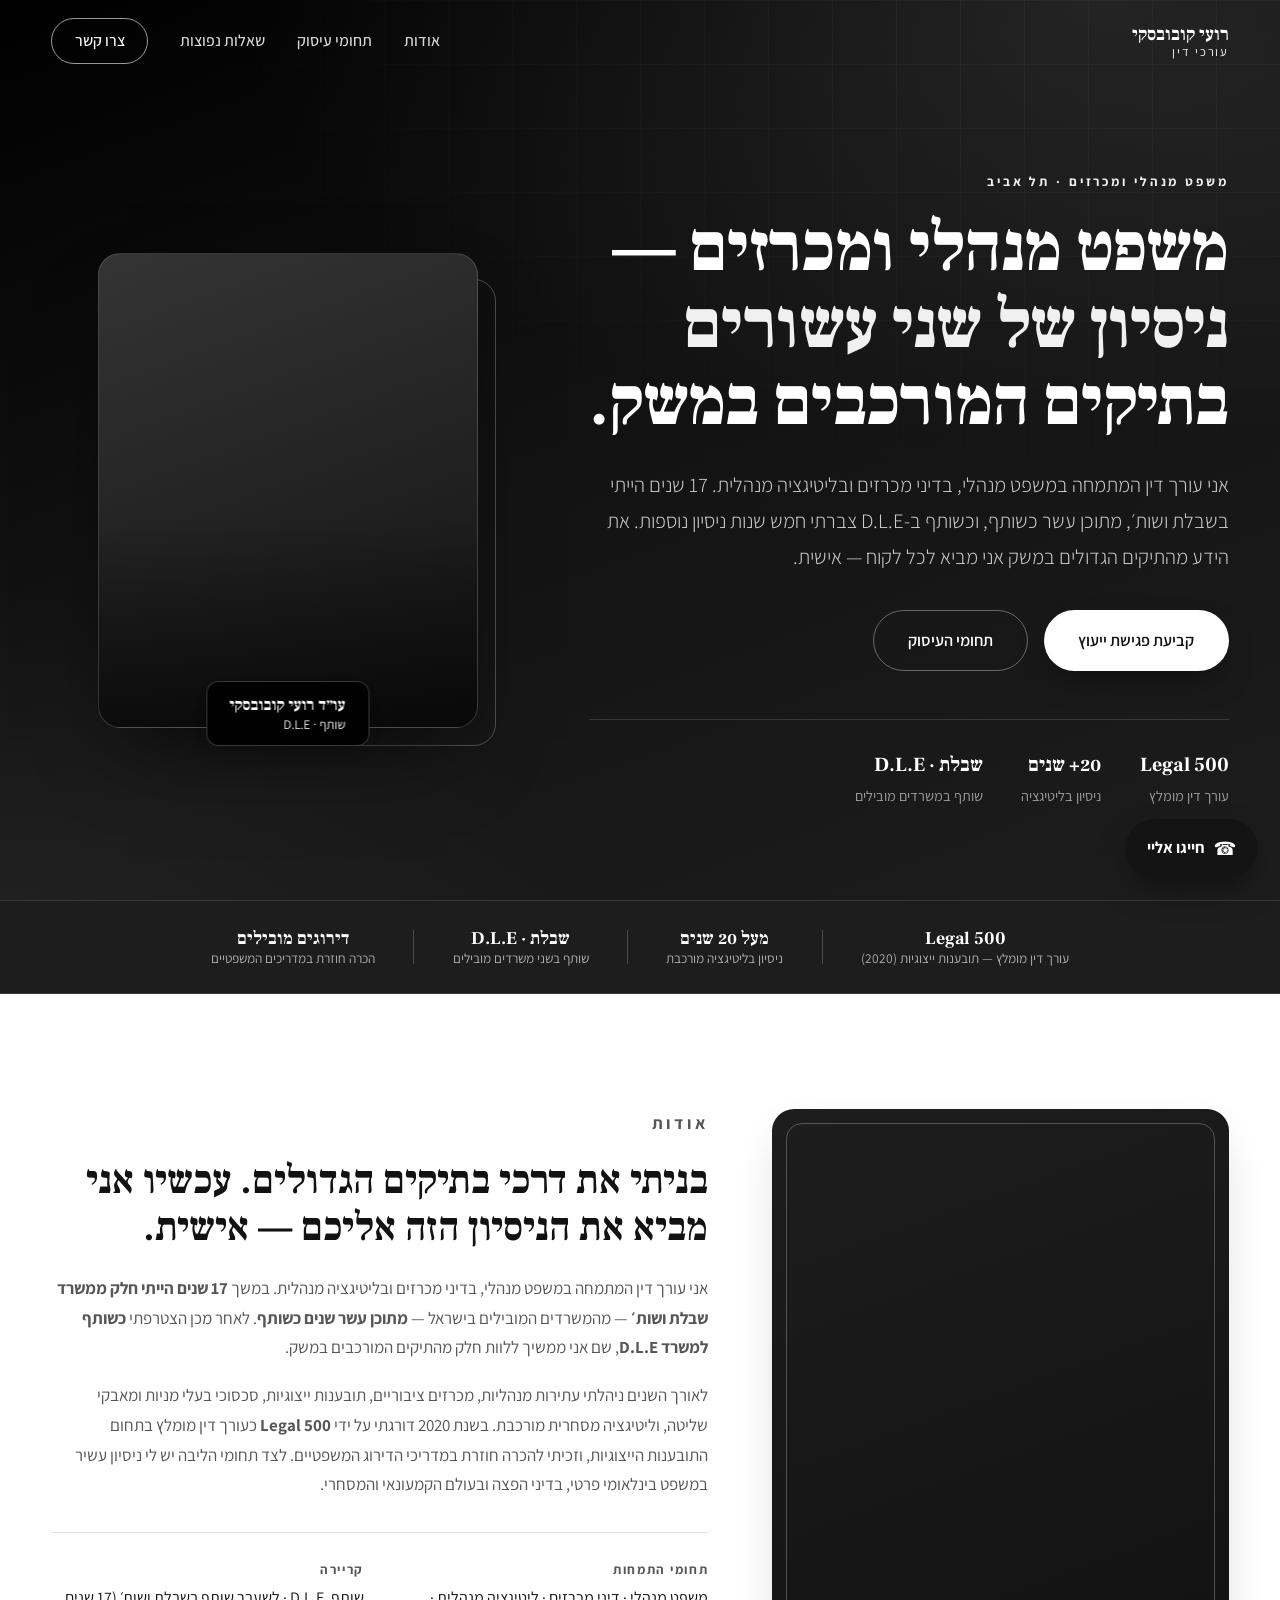
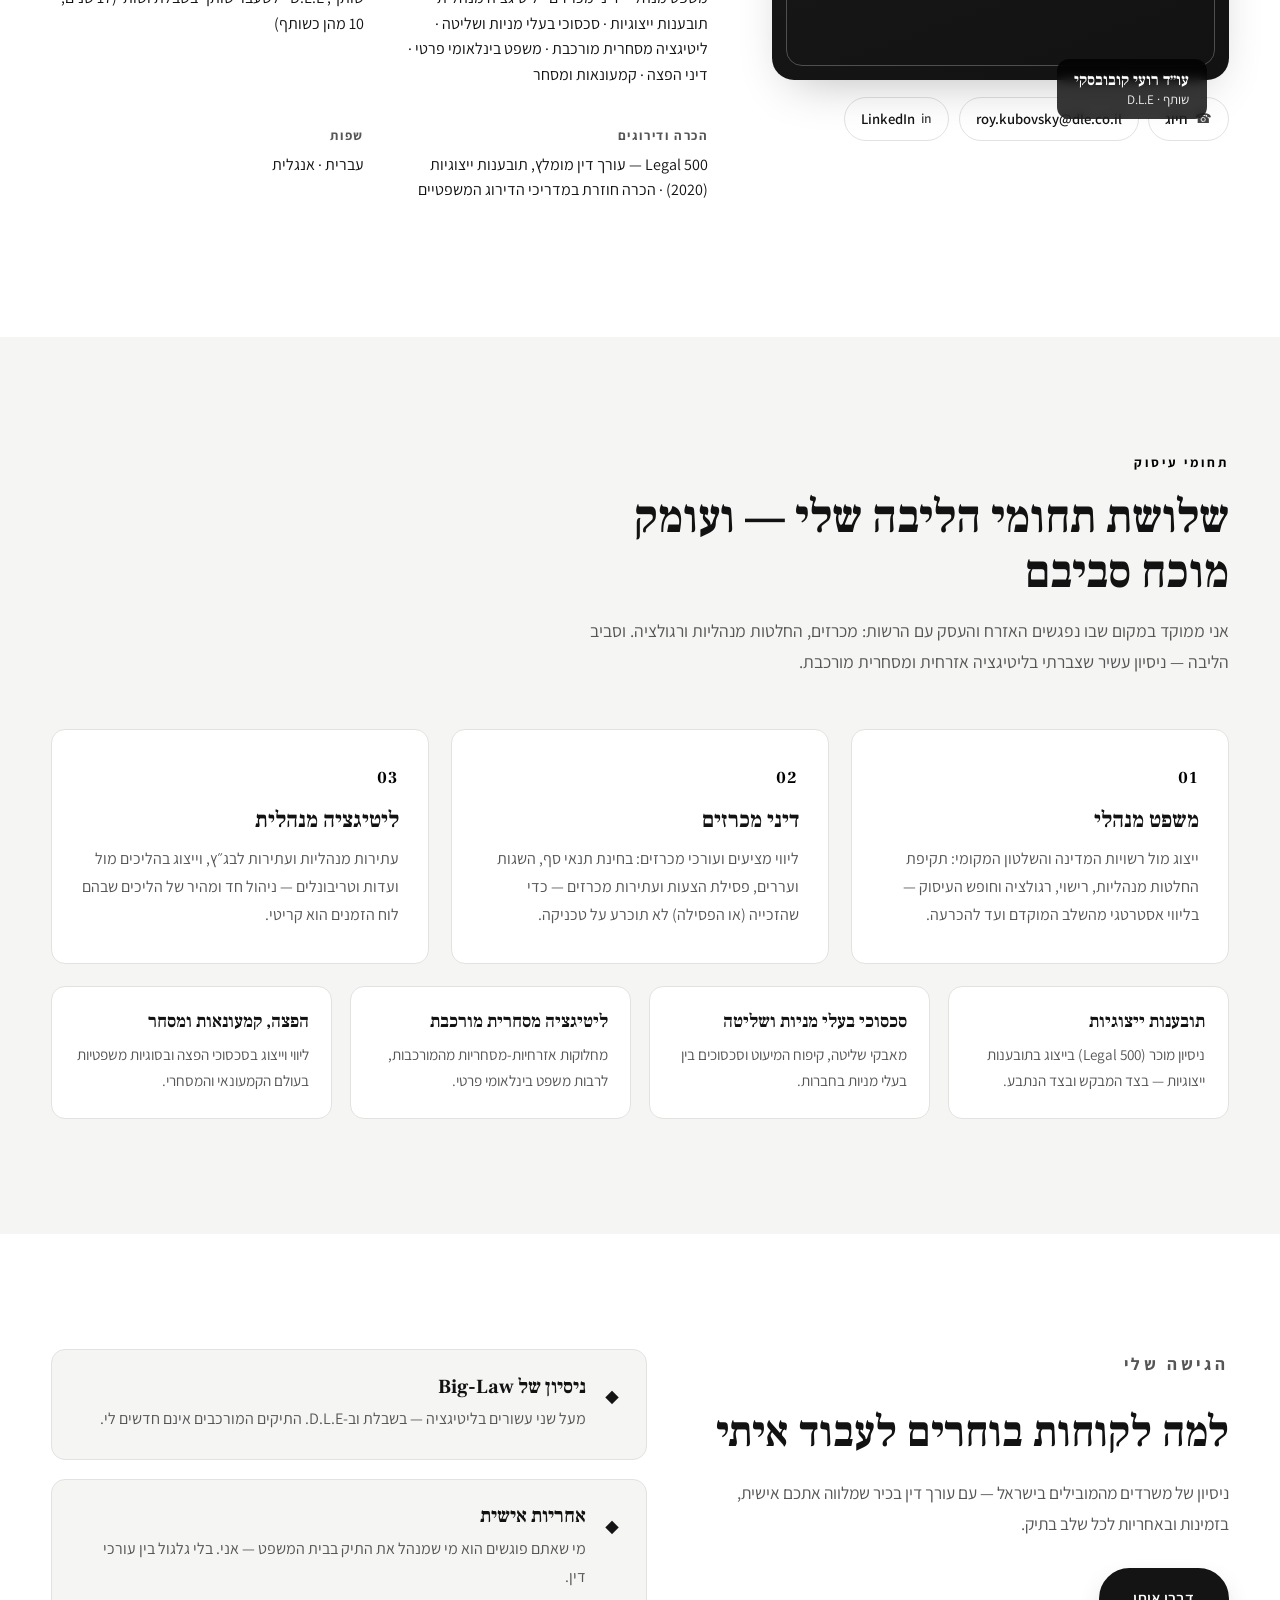
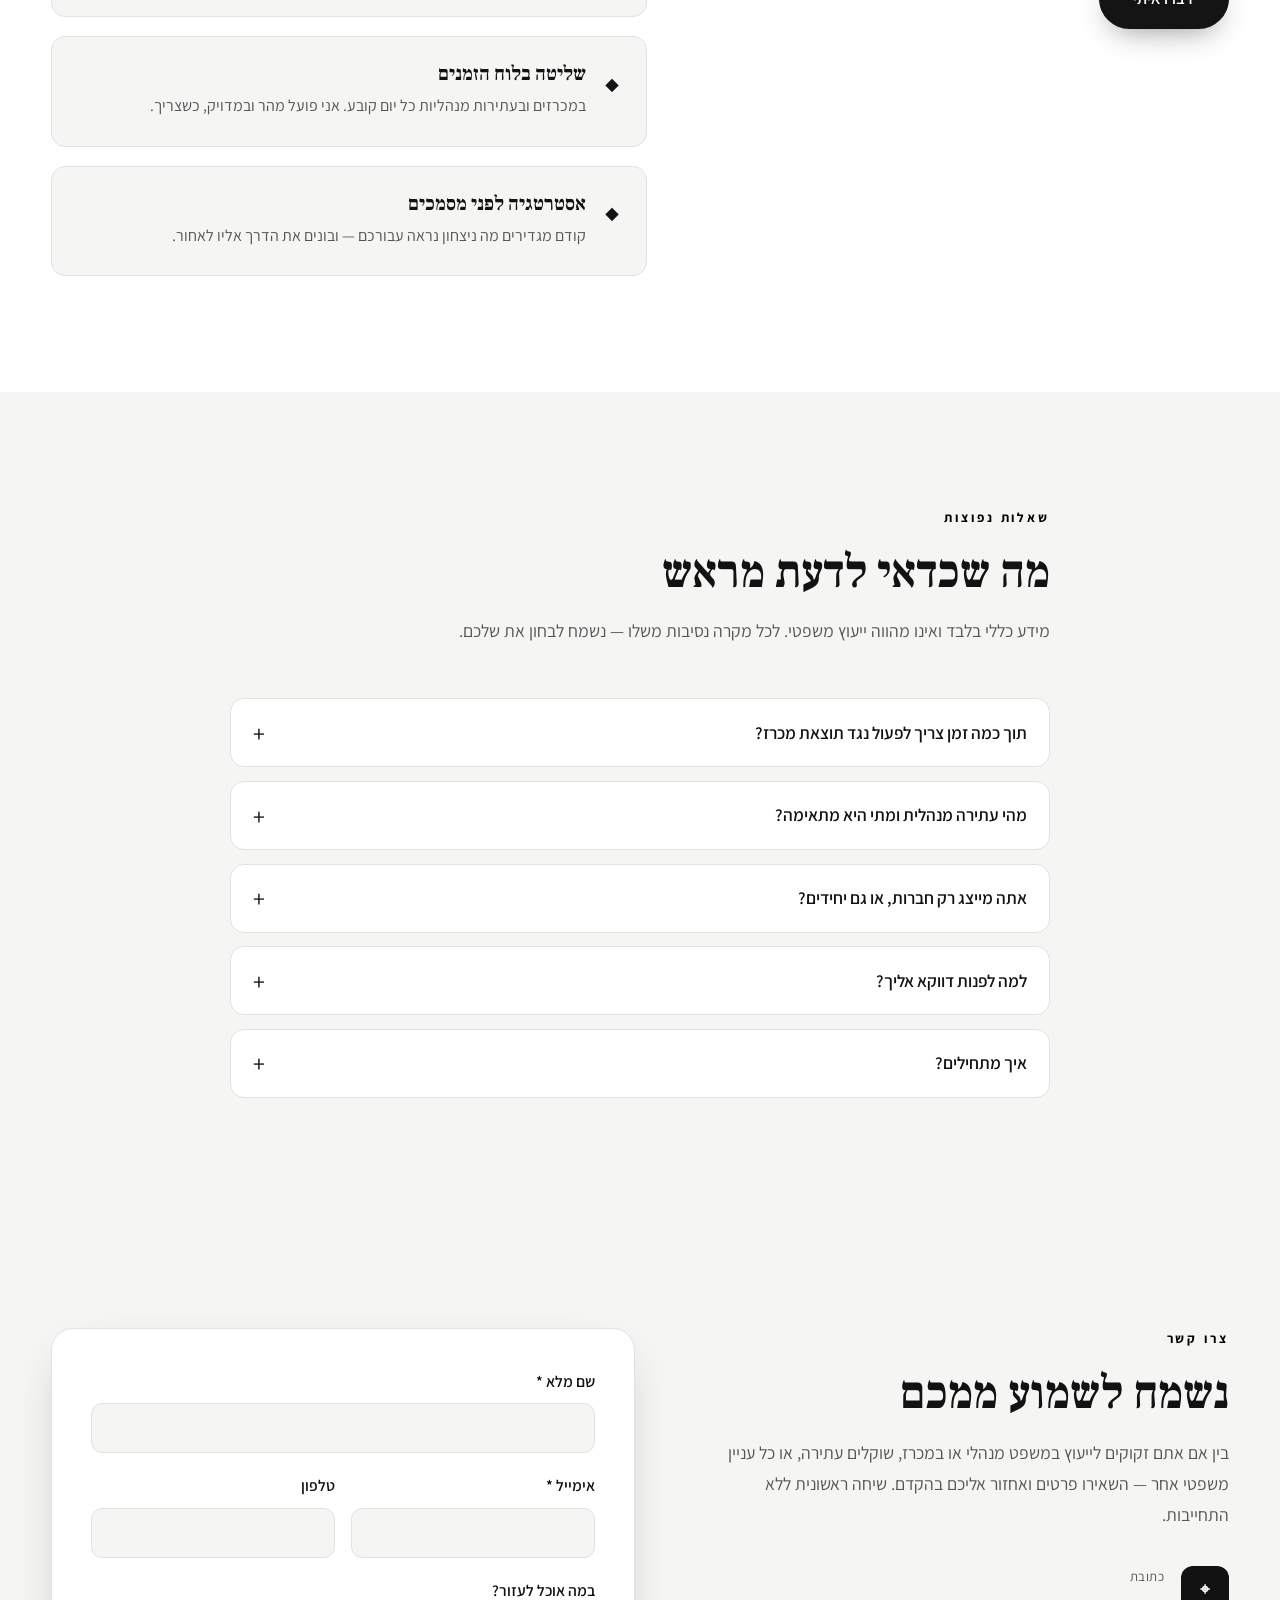
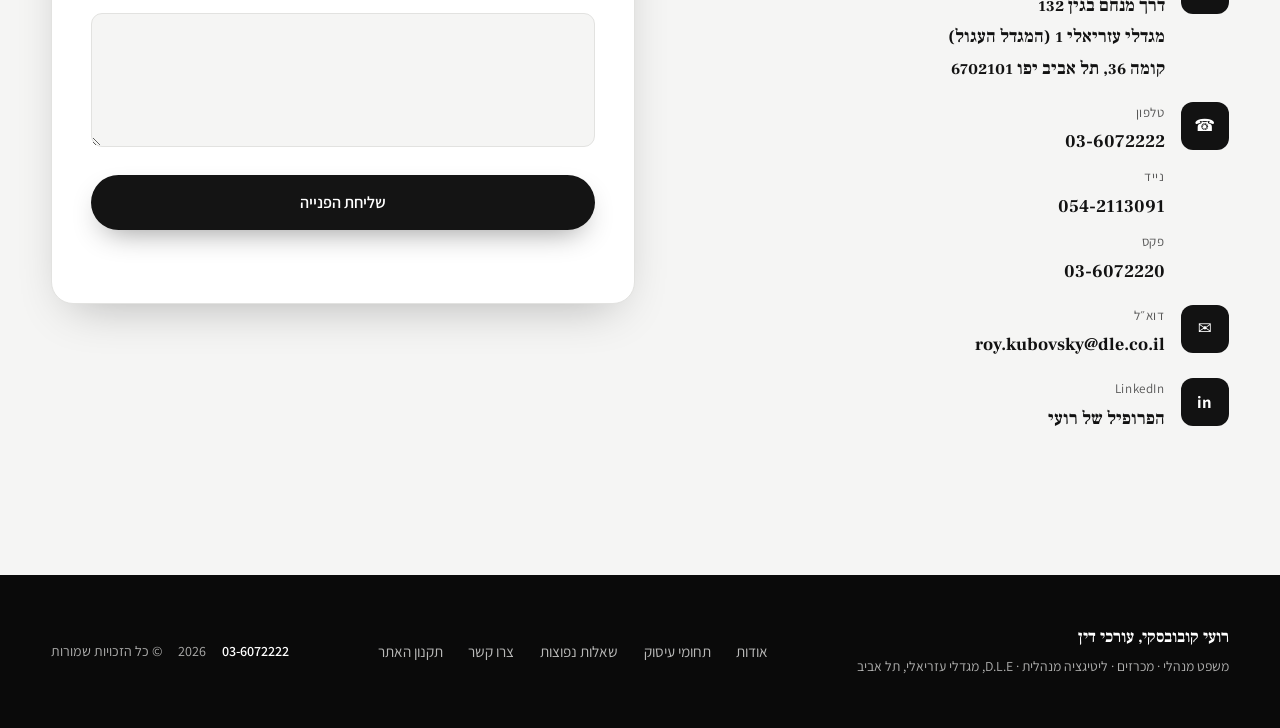
==== commit 6c40ed69: "Refine contact section per request - Address shown as three lines (Menachem Begin 132 / Azrieli roun" ====
--- a/index.html
+++ b/index.html
@@ -340,15 +340,18 @@
             <span class="contact-ic" aria-hidden="true">⌖</span>
             <div>
               <span class="contact-k">כתובת</span>
-              <span class="contact-v">מגדלי עזריאלי 1 (המגדל העגול), קומה 36, תל אביב–יפו 6702101</span>
+              <span class="contact-v">דרך מנחם בגין 132<br />מגדלי עזריאלי 1 (המגדל העגול)<br />קומה 36, תל אביב יפו 6702101</span>
             </div>
           </li>
           <li>
             <span class="contact-ic" aria-hidden="true">☎</span>
             <div>
-              <span class="contact-k">טלפון · נייד</span>
+              <span class="contact-k">טלפון</span>
               <a href="tel:03-6072222" class="contact-v">03-6072222</a>
-              <a href="tel:054-2113091" class="contact-v contact-v-sm">054-2113091</a>
+              <span class="contact-k contact-k-mt">נייד</span>
+              <a href="tel:054-2113091" class="contact-v">054-2113091</a>
+              <span class="contact-k contact-k-mt">פקס</span>
+              <span class="contact-v">03-6072220</span>
             </div>
           </li>
           <li>
@@ -366,38 +369,33 @@
             </div>
           </li>
         </ul>
-
-        <p class="contact-note">
-          שעות מענה: א׳–ה׳, 09:00–19:00. פקס: 03-6072220. פנייה דחופה במכרז או בעתירה? התקשרו ישירות.
-        </p>
       </div>
 
       <div class="contact-form-wrap reveal">
         <form id="leadForm" class="lead-form" novalidate>
           <div class="field">
             <label for="f-name">שם מלא <span class="req">*</span></label>
-            <input type="text" id="f-name" name="full_name" autocomplete="name" required maxlength="120" placeholder="ישראל ישראלי" />
+            <input type="text" id="f-name" name="full_name" autocomplete="name" required maxlength="120" />
           </div>
 
           <div class="field-row">
             <div class="field">
               <label for="f-email">אימייל <span class="req">*</span></label>
-              <input type="email" id="f-email" name="email" autocomplete="email" required maxlength="200" placeholder="name@email.com" dir="ltr" />
+              <input type="email" id="f-email" name="email" autocomplete="email" required maxlength="200" dir="ltr" />
             </div>
             <div class="field">
               <label for="f-phone">טלפון</label>
-              <input type="tel" id="f-phone" name="phone" autocomplete="tel" maxlength="40" placeholder="050-0000000" dir="ltr" />
+              <input type="tel" id="f-phone" name="phone" autocomplete="tel" maxlength="40" dir="ltr" />
             </div>
           </div>
 
           <div class="field">
             <label for="f-message">במה אוכל לעזור?</label>
-            <textarea id="f-message" name="message" rows="5" maxlength="4000" placeholder="ספרו לי בקצרה על העניין (מכרז, החלטה מנהלית, מחלוקת...)"></textarea>
+            <textarea id="f-message" name="message" rows="5" maxlength="4000"></textarea>
           </div>
 
           <button type="submit" class="btn btn-primary btn-block" id="submitBtn">שליחת הפנייה</button>
           <p class="form-status" id="formStatus" role="status" aria-live="polite"></p>
-          <p class="form-fineprint">בשליחת הטופס אתם מאשרים שניצור עמכם קשר בנוגע לפנייה. הפרטים נשמרים בצורה מאובטחת ואינם מועברים לגורם שלישי. ראו <a href="terms.html">תקנון האתר</a>.</p>
         </form>
       </div>
     </div>
--- a/styles.css
+++ b/styles.css
@@ -283,3 +283,6 @@
   * { scroll-behavior: auto !important; }
   .reveal { opacity: 1; transform: none; transition: none; }
 }
+
+/* מרווח בין שורות טלפון/נייד/פקס בפרטי הקשר */
+.contact-k-mt { margin-top: .55rem; }
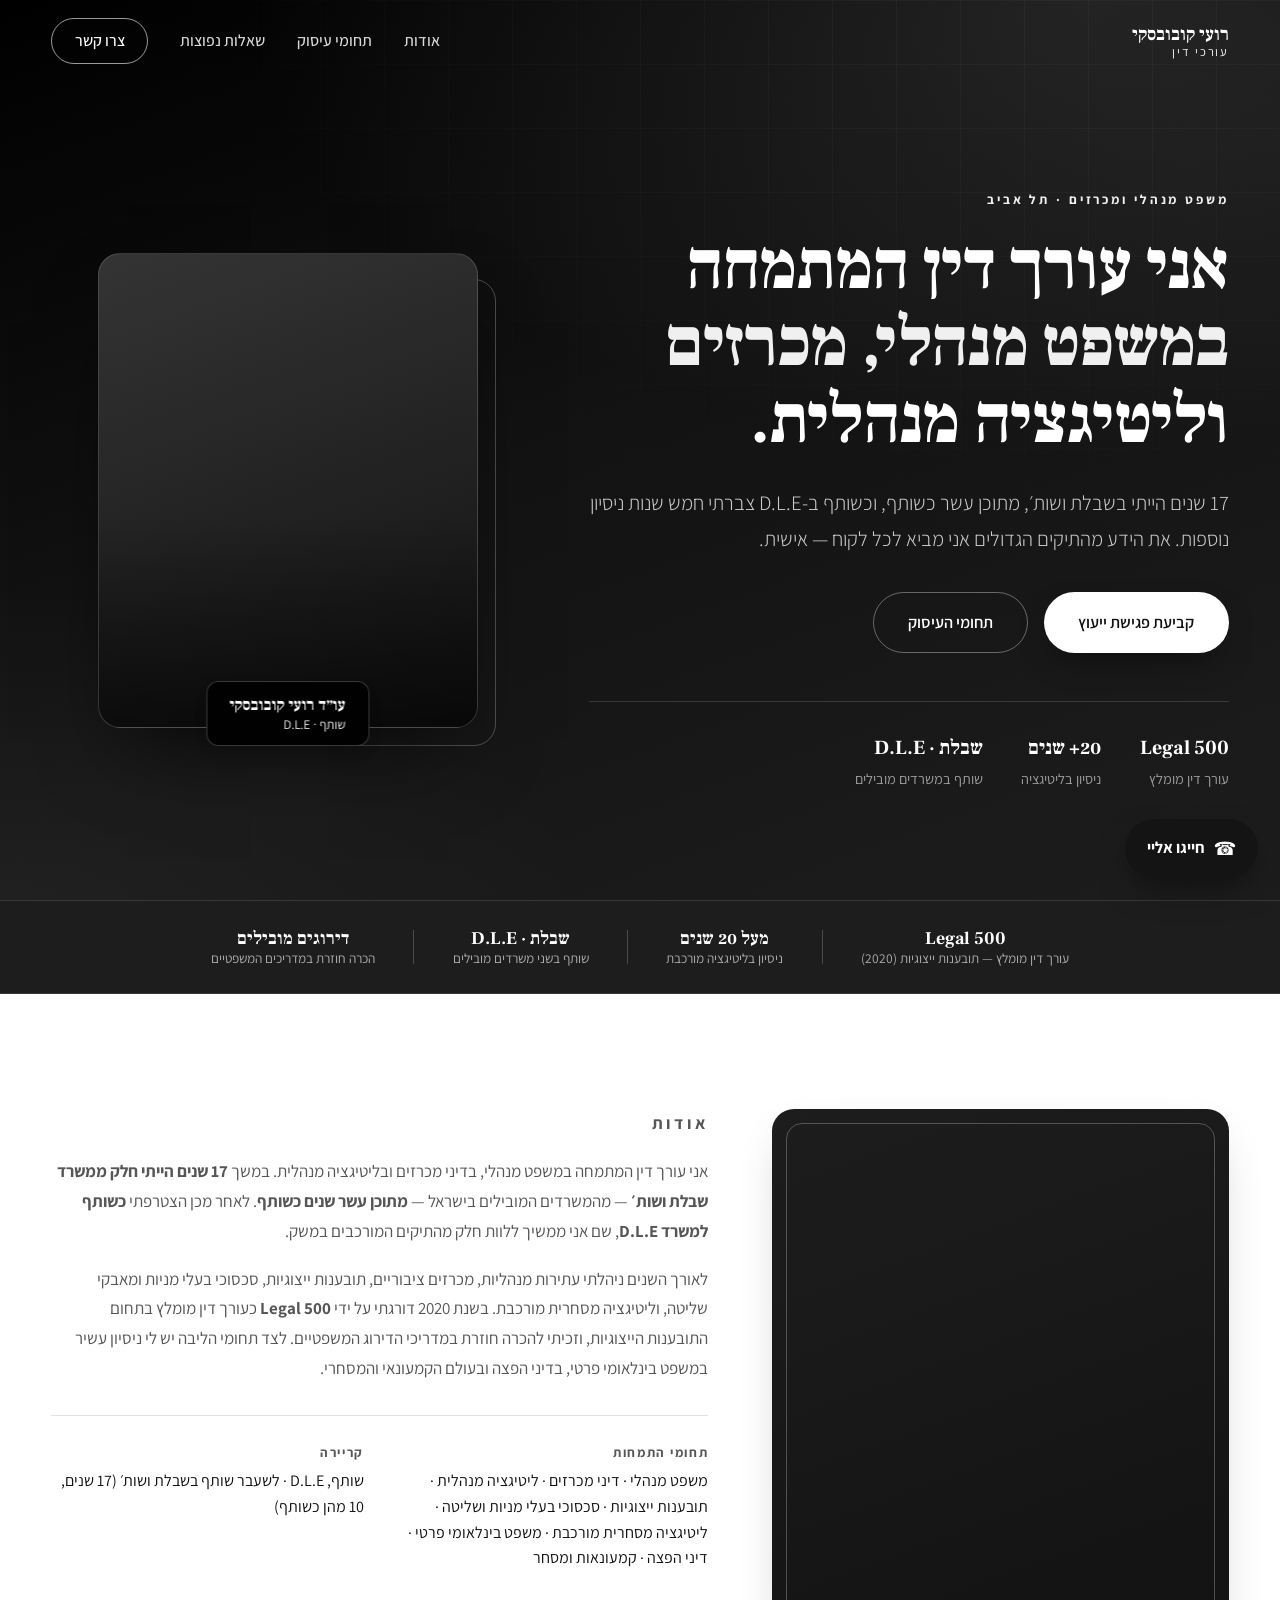
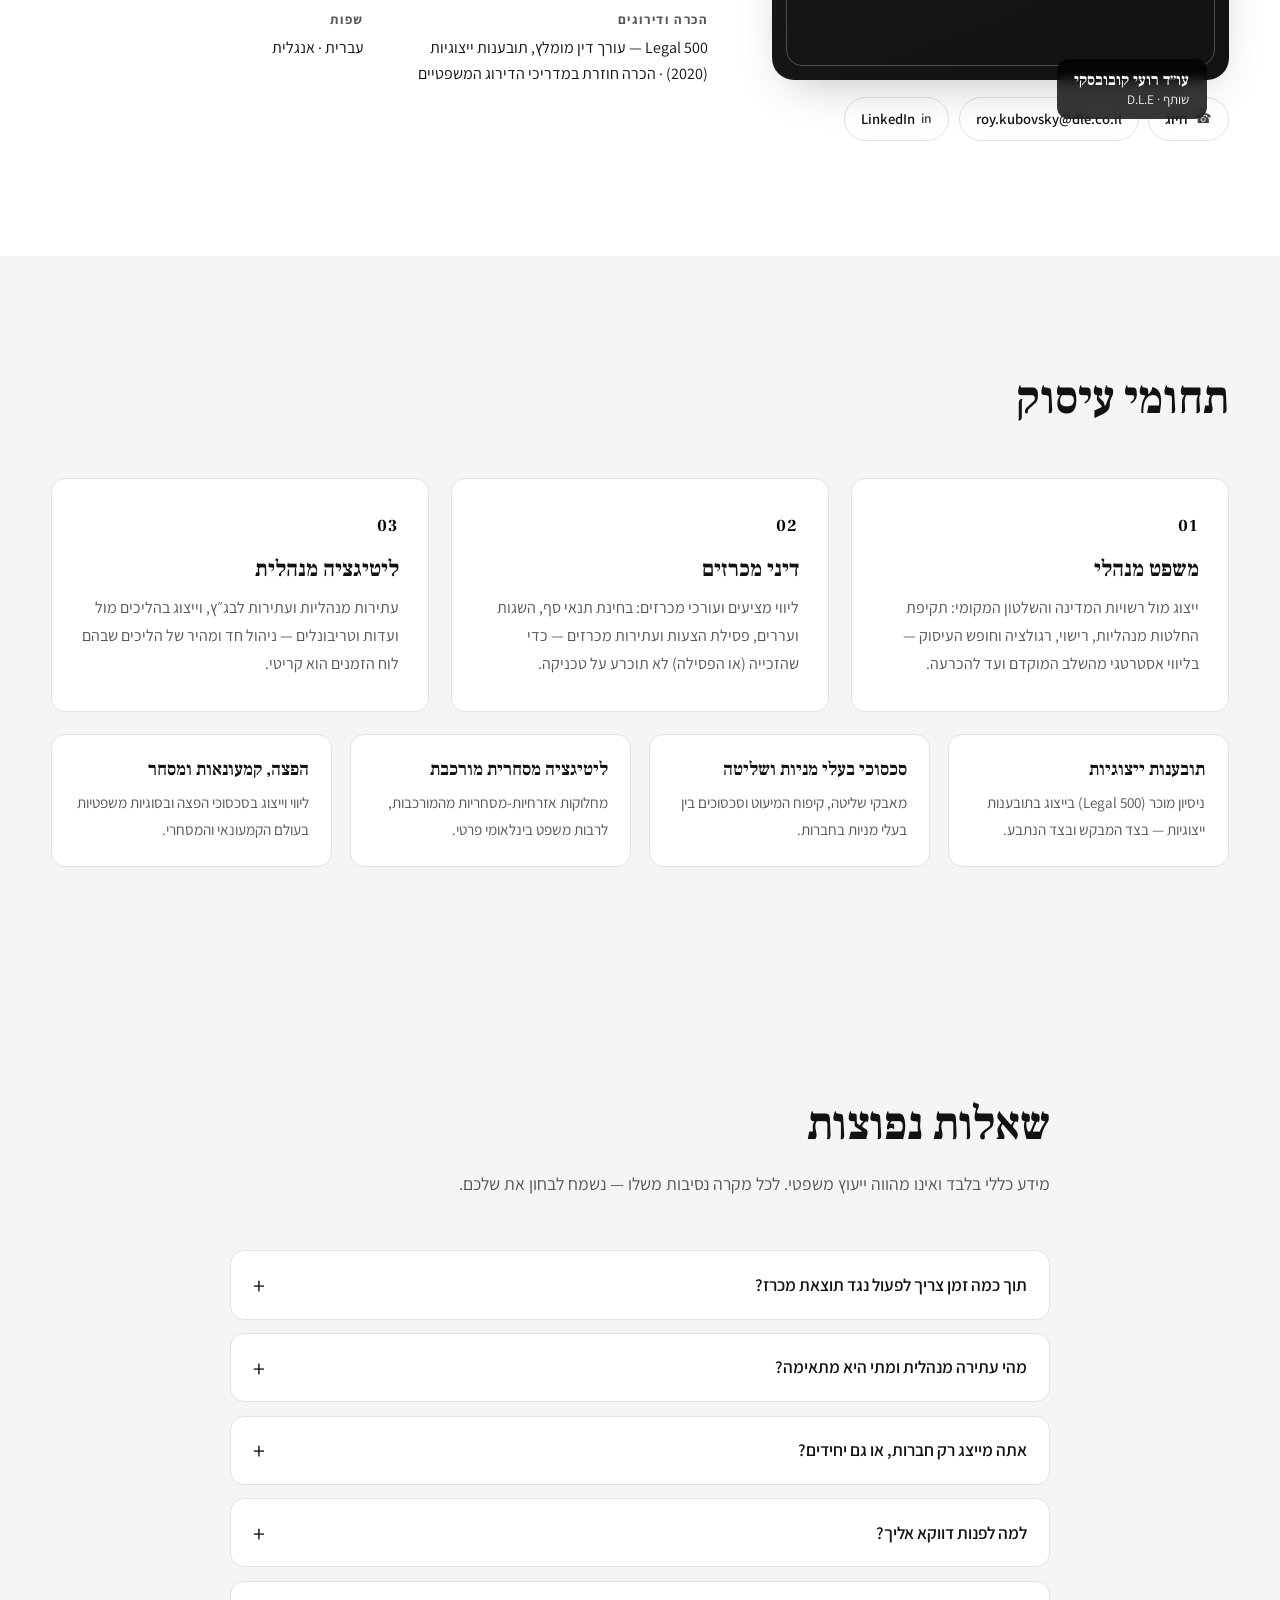
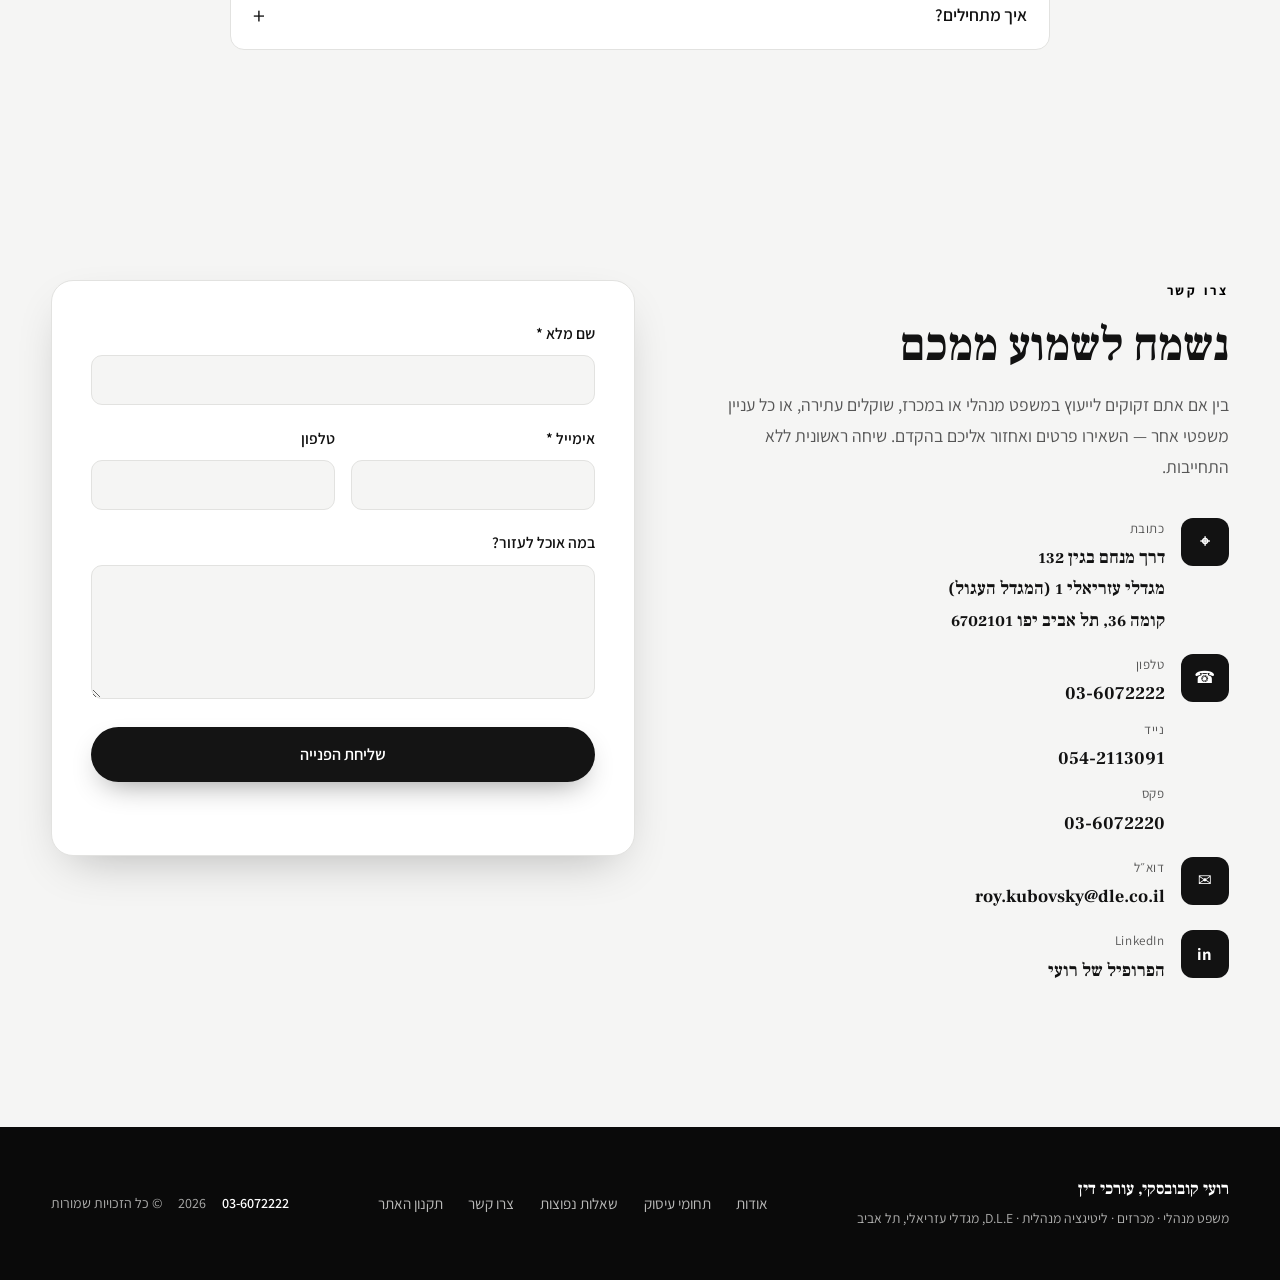
==== commit e1bb28cd: "Simplify headings and remove the "approach" section - Hero headline simplified to "אני עורך דין המתמ" ====
--- a/index.html
+++ b/index.html
@@ -71,14 +71,13 @@
       <div class="hero-copy">
         <p class="eyebrow reveal">משפט מנהלי ומכרזים · תל אביב</p>
         <h1 class="hero-title reveal">
-          משפט מנהלי ומכרזים —<br />
-          <span class="accent">ניסיון של שני עשורים</span><br />
-          בתיקים המורכבים במשק.
+          אני עורך דין המתמחה<br />
+          <span class="accent">במשפט מנהלי, מכרזים</span><br />
+          וליטיגציה מנהלית.
         </h1>
         <p class="hero-lead reveal">
-          אני עורך דין המתמחה במשפט מנהלי, בדיני מכרזים ובליטיגציה מנהלית. 17 שנים הייתי
-          בשבלת ושות׳, מתוכן עשר כשותף, וכשותף ב-D.L.E צברתי חמש שנות ניסיון נוספות.
-          את הידע מהתיקים הגדולים במשק אני מביא לכל לקוח — אישית.
+          17 שנים הייתי בשבלת ושות׳, מתוכן עשר כשותף, וכשותף ב-D.L.E צברתי חמש שנות
+          ניסיון נוספות. את הידע מהתיקים הגדולים אני מביא לכל לקוח — אישית.
         </p>
         <div class="hero-actions reveal">
           <a href="#contact" class="btn btn-primary">קביעת פגישת ייעוץ</a>
@@ -156,7 +155,6 @@
 
       <div class="about-text">
         <p class="eyebrow reveal">אודות</p>
-        <h2 class="reveal">בניתי את דרכי בתיקים הגדולים. עכשיו אני מביא את הניסיון הזה אליכם — אישית.</h2>
         <p class="reveal">
           אני עורך דין המתמחה במשפט מנהלי, בדיני מכרזים ובליטיגציה מנהלית. במשך
           <strong>17 שנים הייתי חלק ממשרד שבלת ושות׳</strong> — מהמשרדים המובילים בישראל —
@@ -197,12 +195,7 @@
   <section class="section practice" id="practice">
     <div class="wrap">
       <div class="section-head reveal">
-        <p class="eyebrow">תחומי עיסוק</p>
-        <h2>שלושת תחומי הליבה שלי — ועומק מוכח סביבם</h2>
-        <p class="section-sub">
-          אני ממוקד במקום שבו נפגשים האזרח והעסק עם הרשות: מכרזים, החלטות מנהליות
-          ורגולציה. וסביב הליבה — ניסיון עשיר שצברתי בליטיגציה אזרחית ומסחרית מורכבת.
-        </p>
+        <h2>תחומי עיסוק</h2>
       </div>
 
       <div class="cards cards-flagship">
@@ -244,58 +237,11 @@
     </div>
   </section>
 
-  <!-- ===== Approach ===== -->
-  <section class="section approach" id="approach">
-    <div class="wrap approach-grid">
-      <div class="approach-intro reveal">
-        <p class="eyebrow">הגישה שלי</p>
-        <h2>למה לקוחות בוחרים לעבוד איתי</h2>
-        <p>
-          ניסיון של משרדים מהמובילים בישראל — עם עורך דין בכיר שמלווה אתכם אישית,
-          בזמינות ובאחריות לכל שלב בתיק.
-        </p>
-        <a href="#contact" class="btn btn-primary">דברו איתי</a>
-      </div>
-
-      <ul class="approach-list">
-        <li class="reveal">
-          <span class="approach-ic" aria-hidden="true">◆</span>
-          <div>
-            <h3>ניסיון של Big-Law</h3>
-            <p>מעל שני עשורים בליטיגציה — בשבלת וב-D.L.E. התיקים המורכבים אינם חדשים לי.</p>
-          </div>
-        </li>
-        <li class="reveal">
-          <span class="approach-ic" aria-hidden="true">◆</span>
-          <div>
-            <h3>אחריות אישית</h3>
-            <p>מי שאתם פוגשים הוא מי שמנהל את התיק בבית המשפט — אני. בלי גלגול בין עורכי דין.</p>
-          </div>
-        </li>
-        <li class="reveal">
-          <span class="approach-ic" aria-hidden="true">◆</span>
-          <div>
-            <h3>שליטה בלוח הזמנים</h3>
-            <p>במכרזים ובעתירות מנהליות כל יום קובע. אני פועל מהר ובמדויק, כשצריך.</p>
-          </div>
-        </li>
-        <li class="reveal">
-          <span class="approach-ic" aria-hidden="true">◆</span>
-          <div>
-            <h3>אסטרטגיה לפני מסמכים</h3>
-            <p>קודם מגדירים מה ניצחון נראה עבורכם — ובונים את הדרך אליו לאחור.</p>
-          </div>
-        </li>
-      </ul>
-    </div>
-  </section>
-
   <!-- ===== FAQ ===== -->
   <section class="section faq" id="faq">
     <div class="wrap faq-wrap">
       <div class="section-head reveal">
-        <p class="eyebrow">שאלות נפוצות</p>
-        <h2>מה שכדאי לדעת מראש</h2>
+        <h2>שאלות נפוצות</h2>
         <p class="section-sub">מידע כללי בלבד ואינו מהווה ייעוץ משפטי. לכל מקרה נסיבות משלו — נשמח לבחון את שלכם.</p>
       </div>
 
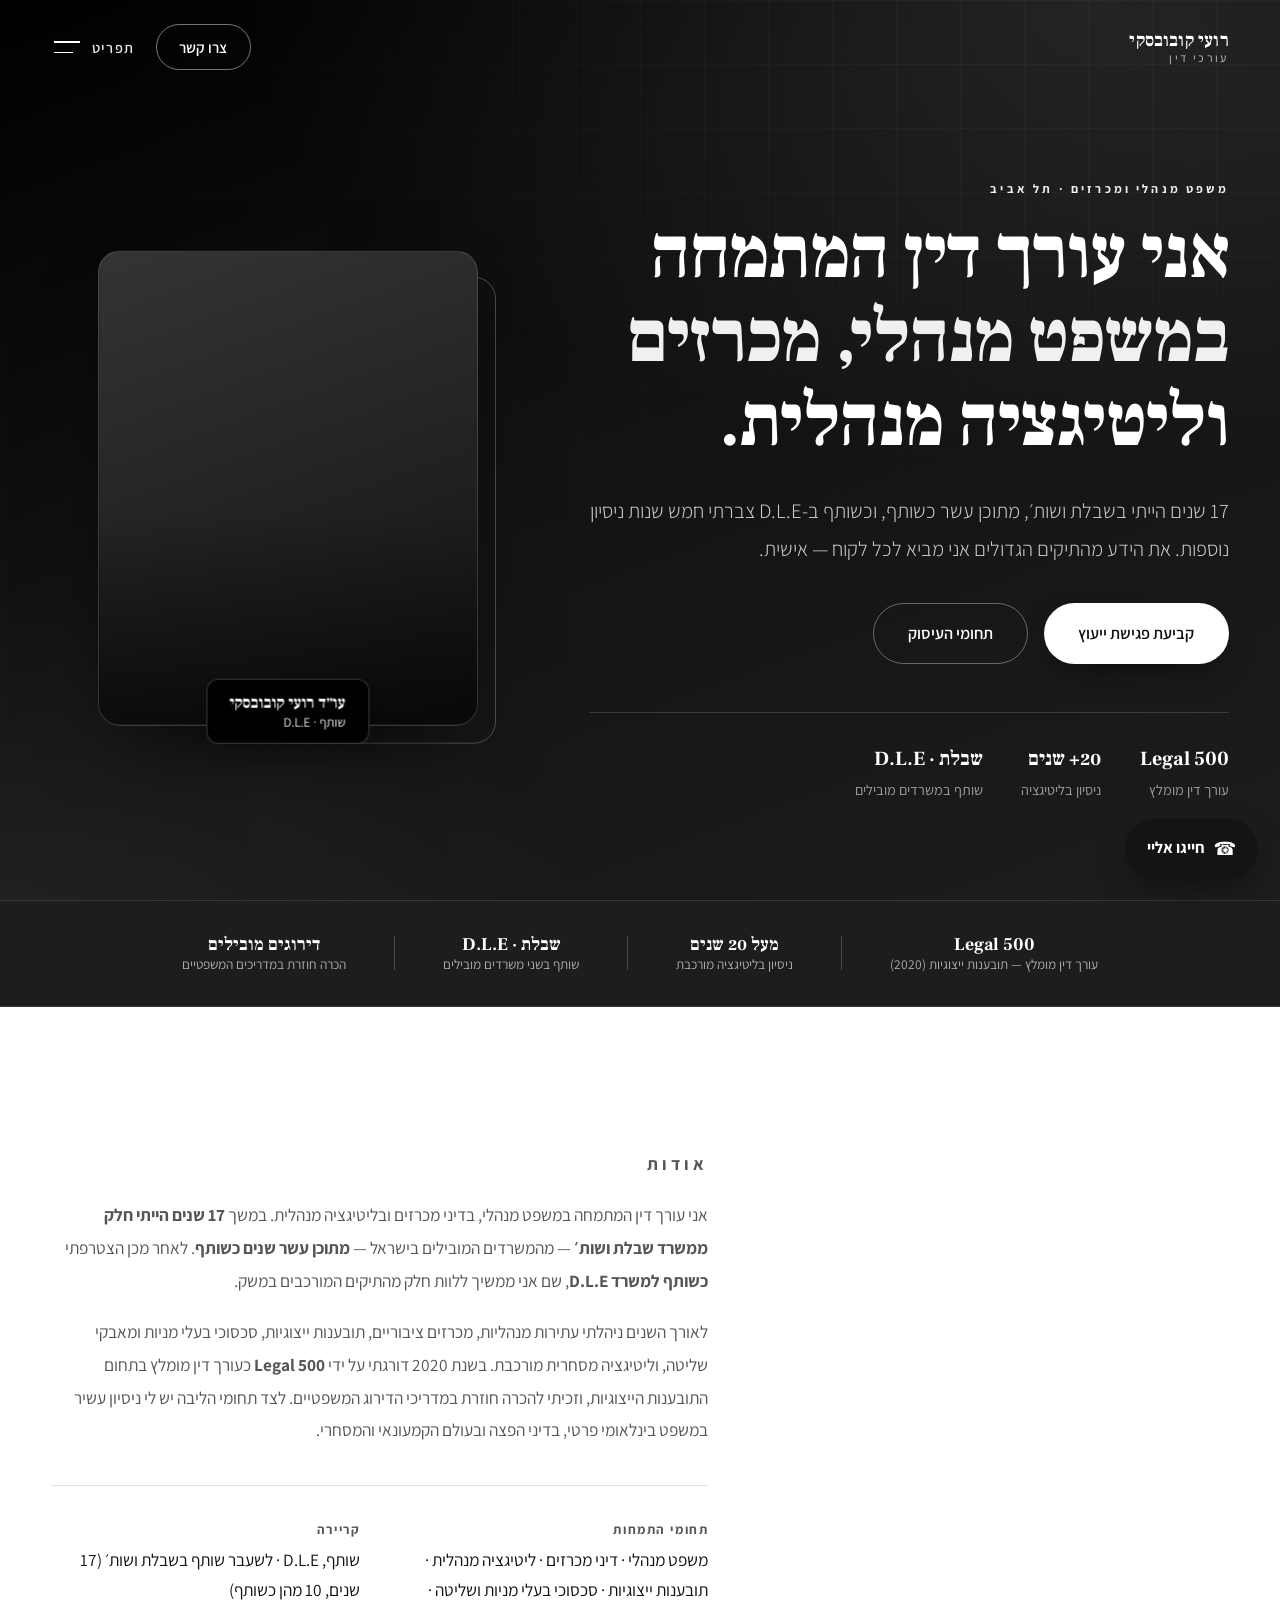
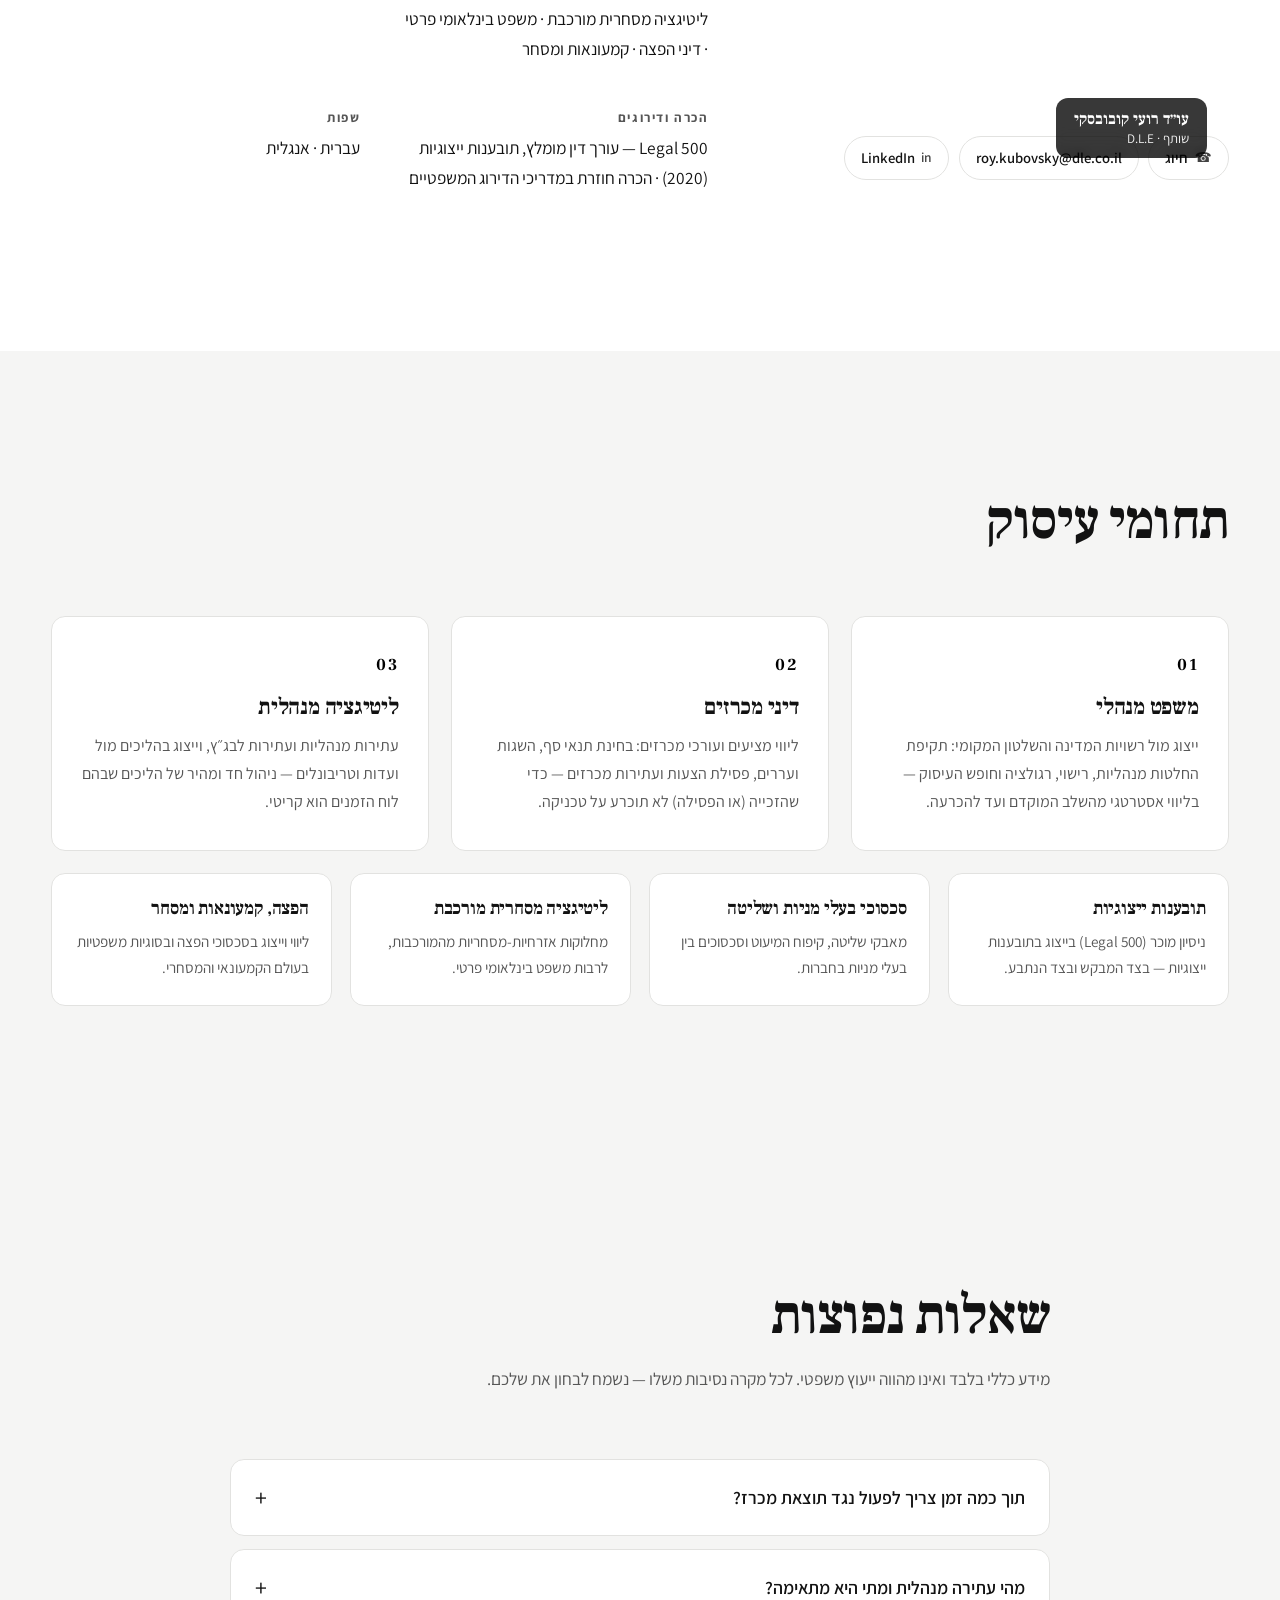
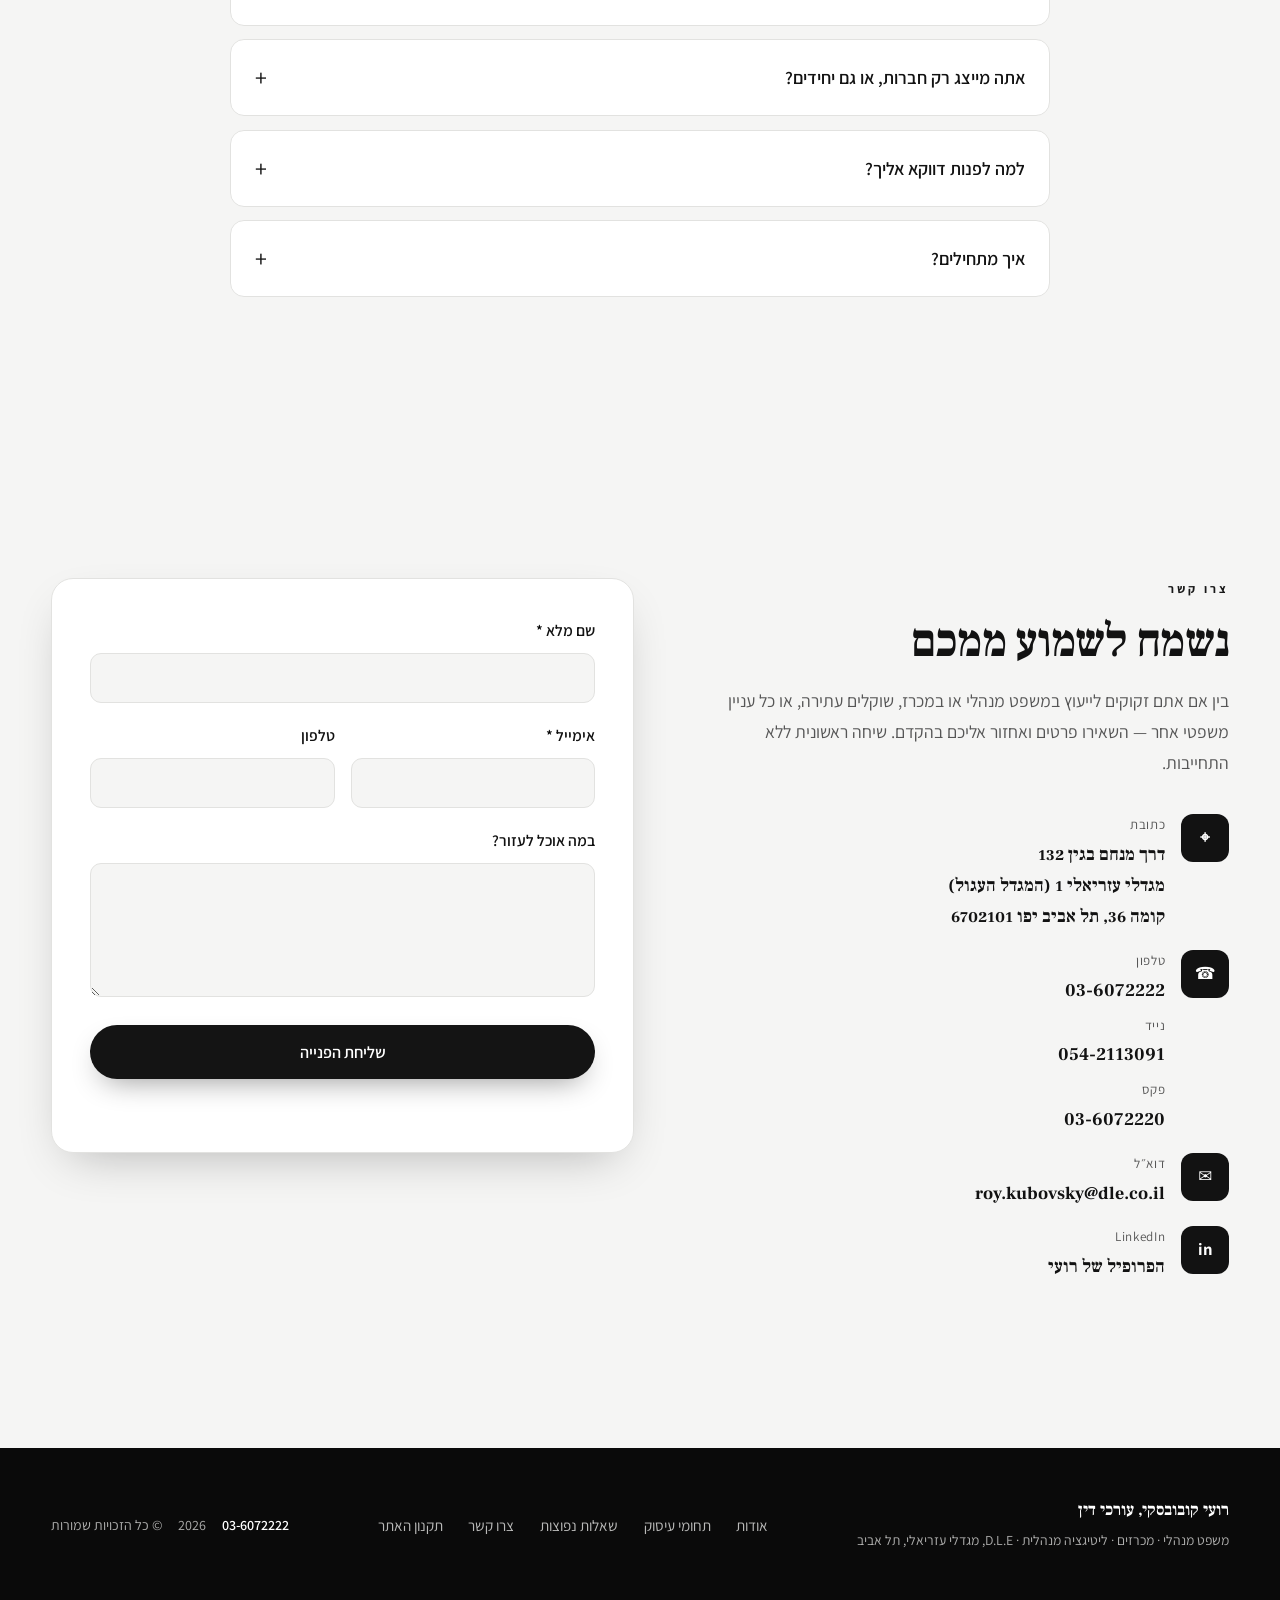
==== commit 59ab943e: "Add fullscreen menu and a premium motion system - Fullscreen overlay menu: hamburger morphs to X, ba" ====
--- a/index.html
+++ b/index.html
@@ -39,6 +39,9 @@
 </head>
 <body>
 
+  <!-- ===== Scroll progress ===== -->
+  <div class="scroll-progress" id="scrollProgress" aria-hidden="true"></div>
+
   <!-- ===== Navigation ===== -->
   <header class="site-header" id="siteHeader">
     <div class="wrap nav-inner">
@@ -51,47 +54,65 @@
         </span>
       </a>
 
-      <nav class="nav-links" aria-label="ניווט ראשי">
-        <a href="#about">אודות</a>
-        <a href="#practice">תחומי עיסוק</a>
-        <a href="#faq">שאלות נפוצות</a>
+      <div class="nav-right">
         <a href="#contact" class="nav-cta">צרו קשר</a>
+        <button class="menu-btn" id="menuBtn" aria-label="פתיחת תפריט" aria-expanded="false" aria-controls="overlayMenu">
+          <span class="menu-btn-label">תפריט</span>
+          <span class="menu-btn-bars" aria-hidden="true"><i></i><i></i></span>
+        </button>
+      </div>
+    </div>
+  </header>
+
+  <!-- ===== Fullscreen overlay menu ===== -->
+  <div class="overlay-menu" id="overlayMenu" aria-hidden="true">
+    <div class="overlay-bg" aria-hidden="true"></div>
+    <div class="wrap overlay-inner">
+      <nav class="overlay-nav" aria-label="ניווט ראשי">
+        <a href="#about"><span class="ov-num">01</span><span class="ov-line"><span>אודות</span></span></a>
+        <a href="#practice"><span class="ov-num">02</span><span class="ov-line"><span>תחומי עיסוק</span></span></a>
+        <a href="#faq"><span class="ov-num">03</span><span class="ov-line"><span>שאלות נפוצות</span></span></a>
+        <a href="#contact"><span class="ov-num">04</span><span class="ov-line"><span>צרו קשר</span></span></a>
       </nav>
 
-      <button class="nav-toggle" id="navToggle" aria-label="פתיחת תפריט" aria-expanded="false">
-        <span></span><span></span><span></span>
-      </button>
-    </div>
-  </header>
+      <div class="overlay-meta">
+        <div class="ov-meta-item"><span>טלפון</span><a href="tel:03-6072222">03-6072222</a></div>
+        <div class="ov-meta-item"><span>נייד</span><a href="tel:054-2113091">054-2113091</a></div>
+        <div class="ov-meta-item"><span>דוא״ל</span><a href="mailto:roy.kubovsky@dle.co.il" class="js-email">roy.kubovsky@dle.co.il</a></div>
+        <div class="ov-meta-item"><span>LinkedIn</span><a href="https://www.linkedin.com/in/roy-kubovsky-34ba2a14/" target="_blank" rel="noopener">הפרופיל של רועי</a></div>
+        <div class="ov-meta-item"><span>מסמכים</span><a href="terms.html">תקנון האתר</a></div>
+      </div>
+    </div>
+  </div>
 
   <!-- ===== Hero ===== -->
   <section class="hero" id="top">
     <div class="hero-bg" aria-hidden="true"></div>
     <div class="wrap hero-inner">
       <div class="hero-copy">
-        <p class="eyebrow reveal">משפט מנהלי ומכרזים · תל אביב</p>
-        <h1 class="hero-title reveal">
-          אני עורך דין המתמחה<br />
-          <span class="accent">במשפט מנהלי, מכרזים</span><br />
-          וליטיגציה מנהלית.
+        <p class="eyebrow ha" style="--i:0">משפט מנהלי ומכרזים · תל אביב</p>
+        <h1 class="hero-title">
+          <span class="mask" style="--i:1"><span>אני עורך דין המתמחה</span></span>
+          <span class="mask" style="--i:2"><span class="accent">במשפט מנהלי, מכרזים</span></span>
+          <span class="mask" style="--i:3"><span>וליטיגציה מנהלית.</span></span>
         </h1>
-        <p class="hero-lead reveal">
+        <p class="hero-lead ha" style="--i:5">
           17 שנים הייתי בשבלת ושות׳, מתוכן עשר כשותף, וכשותף ב-D.L.E צברתי חמש שנות
           ניסיון נוספות. את הידע מהתיקים הגדולים אני מביא לכל לקוח — אישית.
         </p>
-        <div class="hero-actions reveal">
+        <div class="hero-actions ha" style="--i:6">
           <a href="#contact" class="btn btn-primary">קביעת פגישת ייעוץ</a>
           <a href="#practice" class="btn btn-ghost">תחומי העיסוק</a>
         </div>
 
-        <ul class="hero-stats reveal" aria-label="נתונים">
+        <ul class="hero-stats ha" style="--i:7" aria-label="נתונים">
           <li><strong>Legal 500</strong><span>עורך דין מומלץ</span></li>
           <li><strong>20+ שנים</strong><span>ניסיון בליטיגציה</span></li>
           <li><strong>שבלת · D.L.E</strong><span>שותף במשרדים מובילים</span></li>
         </ul>
       </div>
 
-      <figure class="hero-figure reveal">
+      <figure class="hero-figure ha" style="--i:4">
         <div class="hero-photo">
           <img src="assets/roey-hero.jpg" alt="עו״ד רועי קובובסקי" loading="eager"
                data-fallback="https://i.postimg.cc/fbTm22HN/469183981-1145784470342402-2918503025163317510-n-%281%29.jpg"
@@ -108,7 +129,7 @@
 
   <!-- ===== Recognition strip ===== -->
   <section class="recognition" aria-label="הכרה וניסיון">
-    <div class="wrap rec-inner">
+    <div class="wrap rec-inner" data-stagger>
       <div class="rec-item reveal">
         <strong>Legal 500</strong>
         <span>עורך דין מומלץ — תובענות ייצוגיות (2020)</span>
@@ -135,7 +156,7 @@
   <section class="section about" id="about">
     <div class="wrap about-grid">
       <div class="about-portrait reveal">
-        <div class="portrait-frame">
+        <div class="portrait-frame rv-img">
           <img class="portrait-img" src="assets/roey-portrait.jpg" alt="עו״ד רועי קובובסקי"
                loading="lazy"
                data-fallback="https://media.licdn.com/dms/image/v2/C4D03AQEOGrRD3HJB4A/profile-displayphoto-shrink_400_400/profile-displayphoto-shrink_400_400/0/1516546319744?e=2147483647&amp;v=beta&amp;t=Tfmjurq1aBaALul8ncpc5-M7FAx7s1V3-oYRLQRxbyQ"
@@ -169,7 +190,7 @@
           בדיני הפצה ובעולם הקמעונאי והמסחרי.
         </p>
 
-        <div class="profile-grid reveal">
+        <div class="profile-grid" data-stagger>
           <div class="profile-block">
             <h3>תחומי התמחות</h3>
             <p>משפט מנהלי · דיני מכרזים · ליטיגציה מנהלית · תובענות ייצוגיות · סכסוכי בעלי מניות ושליטה · ליטיגציה מסחרית מורכבת · משפט בינלאומי פרטי · דיני הפצה · קמעונאות ומסחר</p>
@@ -195,10 +216,10 @@
   <section class="section practice" id="practice">
     <div class="wrap">
       <div class="section-head reveal">
-        <h2>תחומי עיסוק</h2>
-      </div>
-
-      <div class="cards cards-flagship">
+        <h2 class="rv-mask">תחומי עיסוק</h2>
+      </div>
+
+      <div class="cards cards-flagship" data-stagger>
         <article class="card reveal">
           <div class="card-num">01</div>
           <h3>משפט מנהלי</h3>
@@ -216,7 +237,7 @@
         </article>
       </div>
 
-      <div class="cards cards-secondary">
+      <div class="cards cards-secondary" data-stagger>
         <article class="card card-sm reveal">
           <h3>תובענות ייצוגיות</h3>
           <p>ניסיון מוכר (Legal 500) בייצוג בתובענות ייצוגיות — בצד המבקש ובצד הנתבע.</p>
@@ -241,11 +262,11 @@
   <section class="section faq" id="faq">
     <div class="wrap faq-wrap">
       <div class="section-head reveal">
-        <h2>שאלות נפוצות</h2>
+        <h2 class="rv-mask">שאלות נפוצות</h2>
         <p class="section-sub">מידע כללי בלבד ואינו מהווה ייעוץ משפטי. לכל מקרה נסיבות משלו — נשמח לבחון את שלכם.</p>
       </div>
 
-      <div class="faq-list">
+      <div class="faq-list" data-stagger>
         <details class="faq-item reveal">
           <summary>תוך כמה זמן צריך לפעול נגד תוצאת מכרז?</summary>
           <div class="faq-a">לוחות הזמנים בדיני מכרזים קצרים מאוד — לעיתים ימים ספורים. מומלץ לפנות לייעוץ מיד עם קבלת ההחלטה, עוד לפני שמתגבשת עמדה סופית, כדי לא לאבד את הזכות לפעול.</div>
@@ -275,13 +296,13 @@
     <div class="wrap contact-grid">
       <div class="contact-info reveal">
         <p class="eyebrow">צרו קשר</p>
-        <h2>נשמח לשמוע ממכם</h2>
+        <h2 class="rv-mask">נשמח לשמוע ממכם</h2>
         <p class="contact-sub">
           בין אם אתם זקוקים לייעוץ במשפט מנהלי או במכרז, שוקלים עתירה, או כל עניין
           משפטי אחר — השאירו פרטים ואחזור אליכם בהקדם. שיחה ראשונית ללא התחייבות.
         </p>
 
-        <ul class="contact-list">
+        <ul class="contact-list" data-stagger>
           <li>
             <span class="contact-ic" aria-hidden="true">⌖</span>
             <div>
--- a/styles.css
+++ b/styles.css
@@ -22,6 +22,7 @@
   --maxw:       1180px;
   --serif:      "Frank Ruhl Libre", Georgia, "Times New Roman", serif;
   --sans:       "Assistant", system-ui, "Segoe UI", Arial, sans-serif;
+  --ease:       cubic-bezier(.16, 1, .3, 1);
 }
 
 * { box-sizing: border-box; margin: 0; padding: 0; }
@@ -63,25 +64,100 @@
 .hero .btn-primary { background: #fff; color: #111; box-shadow: 0 14px 34px -14px rgba(0,0,0,.6); }
 .hero .btn-primary:hover { background: #e4e4e4; }
 
-/* ===== Header / Nav ===== */
-.site-header { position: fixed; inset-block-start: 0; inset-inline: 0; z-index: 100; padding: 1.15rem 0; transition: background .35s, padding .35s, box-shadow .35s; }
-.site-header.scrolled { background: rgba(0,0,0,.92); backdrop-filter: blur(12px); padding: .7rem 0; box-shadow: 0 10px 30px -18px rgba(0,0,0,.6); }
+/* ===== Scroll progress ===== */
+.scroll-progress {
+  position: fixed; inset-block-start: 0; inset-inline: 0; height: 2px; z-index: 200;
+  background: #fff; transform: scaleX(0); transform-origin: right center;
+  transition: transform .12s linear; mix-blend-mode: difference; pointer-events: none;
+}
+
+/* ===== Header ===== */
+.site-header {
+  position: fixed; inset-block-start: 0; inset-inline: 0; z-index: 120; padding: 1.5rem 0;
+  transition: background .4s var(--ease), padding .4s var(--ease), transform .5s var(--ease), box-shadow .4s;
+}
+.site-header.scrolled { background: rgba(0,0,0,.88); backdrop-filter: blur(14px); padding: .85rem 0; box-shadow: 0 10px 30px -18px rgba(0,0,0,.6); }
+.site-header.hide { transform: translateY(-110%); }
+body.menu-open .site-header { background: transparent; box-shadow: none; transform: none; }
 .nav-inner { display: flex; align-items: center; justify-content: space-between; gap: 1.5rem; }
-.brand { display: flex; align-items: center; gap: .75rem; text-decoration: none; }
+.brand { display: flex; align-items: center; gap: .75rem; text-decoration: none; position: relative; z-index: 130; }
 .brand-logo { height: 42px; width: auto; display: block; }
 .brand-text { display: flex; flex-direction: column; line-height: 1.2; }
-.brand-text strong { color: #fff; font-size: 1.15rem; font-family: var(--serif); }
-.brand-text em { color: var(--accent-lite); font-style: normal; font-size: .78rem; letter-spacing: .14em; }
-.nav-links { display: flex; align-items: center; gap: 2rem; }
-.nav-links a { color: rgba(255,255,255,.85); text-decoration: none; font-weight: 500; font-size: 1rem; transition: color .2s; }
-.nav-links a:hover { color: #fff; }
-.nav-links .nav-cta { border: 1.5px solid rgba(255,255,255,.6); color: #fff; padding: .5rem 1.4rem; border-radius: 999px; }
-.nav-links .nav-cta:hover { background: #fff; color: #111; }
-.nav-toggle { display: none; background: none; border: 0; cursor: pointer; width: 42px; height: 42px; flex-direction: column; justify-content: center; gap: 6px; }
-.nav-toggle span { display: block; height: 2px; width: 26px; background: #fff; margin-inline-start: auto; transition: transform .3s, opacity .3s; }
-.nav-toggle[aria-expanded="true"] span:nth-child(1) { transform: translateY(8px) rotate(45deg); }
-.nav-toggle[aria-expanded="true"] span:nth-child(2) { opacity: 0; }
-.nav-toggle[aria-expanded="true"] span:nth-child(3) { transform: translateY(-8px) rotate(-45deg); }
+.brand-text strong { color: #fff; font-size: 1.15rem; font-family: var(--serif); letter-spacing: .01em; }
+.brand-text em { color: var(--accent-lite); font-style: normal; font-size: .74rem; letter-spacing: .2em; opacity: .75; }
+
+.nav-right { display: flex; align-items: center; gap: 1.1rem; position: relative; z-index: 130; }
+.nav-cta {
+  color: #fff; text-decoration: none; font-weight: 600; font-size: .95rem;
+  border: 1px solid rgba(255,255,255,.45); padding: .55rem 1.4rem; border-radius: 999px;
+  transition: background .3s var(--ease), color .3s var(--ease), border-color .3s var(--ease);
+}
+.nav-cta:hover { background: #fff; color: #111; border-color: #fff; }
+body.menu-open .nav-cta { opacity: 0; pointer-events: none; transition: opacity .2s; }
+
+/* כפתור התפריט */
+.menu-btn {
+  display: inline-flex; align-items: center; gap: .7rem;
+  background: none; border: 0; cursor: pointer; padding: .4rem .2rem;
+  font-family: var(--sans); font-weight: 600; font-size: .9rem; letter-spacing: .12em; color: #fff;
+}
+.menu-btn-label { opacity: .9; }
+.menu-btn-bars { display: block; width: 26px; height: 12px; position: relative; }
+.menu-btn-bars i {
+  position: absolute; inset-inline: 0; height: 1.5px; background: #fff; display: block;
+  transition: transform .45s var(--ease), width .45s var(--ease);
+}
+.menu-btn-bars i:nth-child(1) { top: 0; }
+.menu-btn-bars i:nth-child(2) { bottom: 0; width: 70%; margin-inline-start: auto; }
+.menu-btn:hover .menu-btn-bars i:nth-child(2) { width: 100%; }
+body.menu-open .menu-btn-bars i:nth-child(1) { transform: translateY(5px) rotate(45deg); }
+body.menu-open .menu-btn-bars i:nth-child(2) { width: 100%; transform: translateY(-5px) rotate(-45deg); }
+
+/* ===== Fullscreen overlay menu ===== */
+.overlay-menu { position: fixed; inset: 0; z-index: 110; visibility: hidden; pointer-events: none; }
+.overlay-menu.open { visibility: visible; pointer-events: auto; }
+.overlay-bg {
+  position: absolute; inset: 0; background: #0a0a0a;
+  clip-path: inset(0 0 100% 0); transition: clip-path .8s var(--ease);
+}
+.overlay-menu.open .overlay-bg { clip-path: inset(0 0 0 0); }
+.overlay-inner {
+  position: relative; height: 100%;
+  display: flex; flex-direction: column; justify-content: center; gap: 3rem;
+  padding-block: 8rem 4rem;
+}
+.overlay-nav { display: flex; flex-direction: column; gap: .3rem; }
+.overlay-nav a {
+  display: flex; align-items: baseline; gap: 1.2rem; text-decoration: none; color: #fff;
+  padding-block: .35rem;
+}
+.ov-num { font-family: var(--sans); font-size: .78rem; letter-spacing: .18em; color: rgba(255,255,255,.4); min-width: 2.2rem; }
+.ov-line { display: block; overflow: hidden; }
+.ov-line > span {
+  display: block; font-family: var(--serif); font-weight: 700;
+  font-size: clamp(2.2rem, 7vw, 4.6rem); line-height: 1.12; letter-spacing: -.01em;
+  transform: translateY(110%); transition: transform .85s var(--ease), opacity .6s var(--ease); opacity: 0;
+}
+.overlay-menu.open .ov-line > span { transform: none; opacity: 1; }
+.overlay-menu.open .overlay-nav a:nth-child(1) .ov-line > span { transition-delay: .26s; }
+.overlay-menu.open .overlay-nav a:nth-child(2) .ov-line > span { transition-delay: .34s; }
+.overlay-menu.open .overlay-nav a:nth-child(3) .ov-line > span { transition-delay: .42s; }
+.overlay-menu.open .overlay-nav a:nth-child(4) .ov-line > span { transition-delay: .50s; }
+.overlay-nav a .ov-line > span { transition-property: transform, opacity, color; }
+.overlay-nav a:hover .ov-line > span { color: var(--accent-lite); transform: translateX(-10px); }
+
+.overlay-meta {
+  display: grid; grid-template-columns: repeat(auto-fit, minmax(170px, 1fr)); gap: 1.4rem 2rem;
+  border-top: 1px solid rgba(255,255,255,.14); padding-top: 2rem;
+  opacity: 0; transform: translateY(18px); transition: opacity .7s var(--ease) .55s, transform .7s var(--ease) .55s;
+}
+.overlay-menu.open .overlay-meta { opacity: 1; transform: none; }
+.ov-meta-item { display: flex; flex-direction: column; gap: .25rem; }
+.ov-meta-item span { font-size: .74rem; letter-spacing: .16em; color: rgba(255,255,255,.45); }
+.ov-meta-item a { color: #fff; text-decoration: none; font-size: 1.02rem; font-weight: 600; transition: opacity .25s; }
+.ov-meta-item a:hover { opacity: .65; text-decoration: underline; text-underline-offset: 4px; }
+
+body.menu-open { overflow: hidden; }
 
 /* ===== Hero ===== */
 .hero { position: relative; min-height: 100svh; display: flex; align-items: center; color: var(--bg); padding: 9rem 0 4rem; overflow: hidden; }
@@ -248,16 +324,71 @@
 .legal-back { margin-top: 1.5rem; }
 .legal-back a { font-weight: 600; }
 
-/* ===== Reveal ===== */
-.reveal { opacity: 0; transform: translateY(26px); transition: opacity .7s ease, transform .7s ease; }
+/* =========================================================
+   מנוע אנימציות
+   ========================================================= */
+
+/* חשיפה בגלילה — עלייה רכה עם מדרוג */
+.reveal {
+  opacity: 0; transform: translateY(30px);
+  transition: opacity .95s var(--ease), transform .95s var(--ease);
+  transition-delay: calc(var(--i, 0) * 85ms);
+  will-change: opacity, transform;
+}
 .reveal.in { opacity: 1; transform: none; }
+
+/* כותרות — חשיפת "מסכה" מלמטה */
+.rv-mask { display: block; overflow: hidden; }
+.rv-mask-in {
+  display: block; transform: translateY(105%);
+  transition: transform 1.05s var(--ease);
+}
+.rv-mask.in .rv-mask-in { transform: none; }
+
+/* תמונות — חשיפה בגזירה + זום עדין */
+.rv-img { clip-path: inset(0 0 100% 0); transition: clip-path 1.15s var(--ease); }
+.rv-img.in { clip-path: inset(0 0 0 0); }
+.rv-img img { transform: scale(1.14); transition: transform 1.6s var(--ease); }
+.rv-img.in img { transform: scale(1); }
+
+/* אנימציית הפתיחה של ה-Hero */
+.ha {
+  opacity: 0; transform: translateY(28px);
+  transition: opacity 1s var(--ease), transform 1s var(--ease);
+  transition-delay: calc(var(--i, 0) * 95ms);
+}
+.hero.in .ha { opacity: 1; transform: none; }
+
+/* שורות כותרת ראשית — מסכה לכל שורה */
+.hero-title .mask { display: block; overflow: hidden; padding-block-end: .06em; }
+.hero-title .mask > span {
+  display: block; transform: translateY(110%);
+  transition: transform 1.15s var(--ease);
+  transition-delay: calc(var(--i, 0) * 95ms);
+}
+.hero.in .hero-title .mask > span { transform: none; }
+
+/* פרלקסה — משתמשים ב-translate נפרד כדי לא להתנגש עם אנימציות transform */
+.hero-figure { translate: 0 var(--py, 0); }
+.portrait-img { translate: 0 var(--py, 0); }
+
+/* קו תחתון נשלף בקישורים */
+.contact-actions a, .footer-nav a { position: relative; }
+.footer-nav a::after {
+  content: ""; position: absolute; inset-block-end: -3px; inset-inline-start: 0;
+  width: 100%; height: 1px; background: currentColor;
+  transform: scaleX(0); transform-origin: right center;
+  transition: transform .45s var(--ease);
+}
+.footer-nav a:hover::after { transform: scaleX(1); }
 
 /* ===== Responsive ===== */
 @media (max-width: 900px) {
-  .nav-links { position: fixed; inset-block-start: 0; inset-inline-end: 0; height: 100svh; width: min(320px, 82%); background: var(--ink-2); flex-direction: column; align-items: flex-start; justify-content: center; gap: 1.8rem; padding: 2rem 2.4rem; transform: translateX(100%); transition: transform .35s; box-shadow: -20px 0 60px -30px #000; }
-  .nav-links.open { transform: translateX(0); }
-  .nav-links a { font-size: 1.25rem; }
-  .nav-toggle { display: flex; z-index: 110; }
+  .nav-cta { display: none; }
+  .menu-btn-label { display: none; }
+  .overlay-inner { gap: 2.2rem; justify-content: flex-start; padding-block: 7rem 3rem; }
+  .overlay-nav a { gap: .8rem; }
+  .ov-num { min-width: 1.8rem; }
   .hero-inner { grid-template-columns: 1fr; }
   .hero { min-height: auto; padding-block-start: 8rem; }
   .hero-copy { max-width: none; }
@@ -281,8 +412,50 @@
 }
 @media (prefers-reduced-motion: reduce) {
   * { scroll-behavior: auto !important; }
-  .reveal { opacity: 1; transform: none; transition: none; }
+  .reveal, .ha { opacity: 1 !important; transform: none !important; transition: none !important; }
+  .rv-mask-in, .hero-title .mask > span { transform: none !important; transition: none !important; }
+  .rv-img { clip-path: none !important; }
+  .rv-img img, .portrait-img { transform: none !important; }
+  .hero-figure { transform: none !important; }
 }
 
 /* מרווח בין שורות טלפון/נייד/פקס בפרטי הקשר */
 .contact-k-mt { margin-top: .55rem; }
+
+/* =========================================================
+   ליטוש: טיפוגרפיה, מרחב ופרטים
+   ========================================================= */
+.section { padding: clamp(5.5rem, 11vw, 10rem) 0; }
+.section-head { margin-bottom: clamp(2.8rem, 5vw, 4.2rem); max-width: 680px; }
+h1, h2 { letter-spacing: -.015em; }
+.section-head h2 { font-size: clamp(2.2rem, 4.6vw, 3.4rem); line-height: 1.1; }
+.section-sub { font-size: 1.08rem; line-height: 1.85; color: var(--text-soft); }
+.about-text p { font-size: 1.08rem; line-height: 1.9; }
+.hero-title { font-size: clamp(2.5rem, 5.8vw, 4.6rem); line-height: 1.08; }
+.hero-lead { line-height: 1.85; }
+.eyebrow { font-size: .76rem; letter-spacing: .26em; opacity: .9; }
+
+/* כרטיסים — מעבר עדין ומדויק יותר */
+.card { transition: transform .5s var(--ease), box-shadow .5s var(--ease), border-color .5s var(--ease); }
+.card:hover { transform: translateY(-8px); }
+.card::before { transition: width .55s var(--ease); }
+.card h3 { letter-spacing: -.01em; }
+
+/* FAQ — נוחות קריאה */
+.faq-item summary { padding: 1.35rem 1.5rem; font-size: 1.12rem; }
+.faq-a { padding: 0 1.5rem 1.45rem; }
+.faq-item { transition: border-color .35s var(--ease), box-shadow .35s var(--ease), transform .35s var(--ease); }
+.faq-item[open] { transform: translateY(-2px); }
+
+/* פרופיל */
+.profile-block p { line-height: 1.7; }
+.profile-grid { gap: 1.8rem 2.4rem; padding-top: 2.2rem; margin-top: 2.4rem; }
+
+/* סרגל ההכרה — אווריריות */
+.rec-inner { padding: 2rem 0; gap: 1.2rem 3rem; }
+
+/* כפתורים — תחושה רכה */
+.btn { transition: transform .35s var(--ease), background .35s var(--ease), color .35s var(--ease), box-shadow .35s var(--ease); }
+
+/* טופס */
+.field input, .field textarea { transition: border-color .3s var(--ease), background .3s var(--ease), box-shadow .3s var(--ease); }
